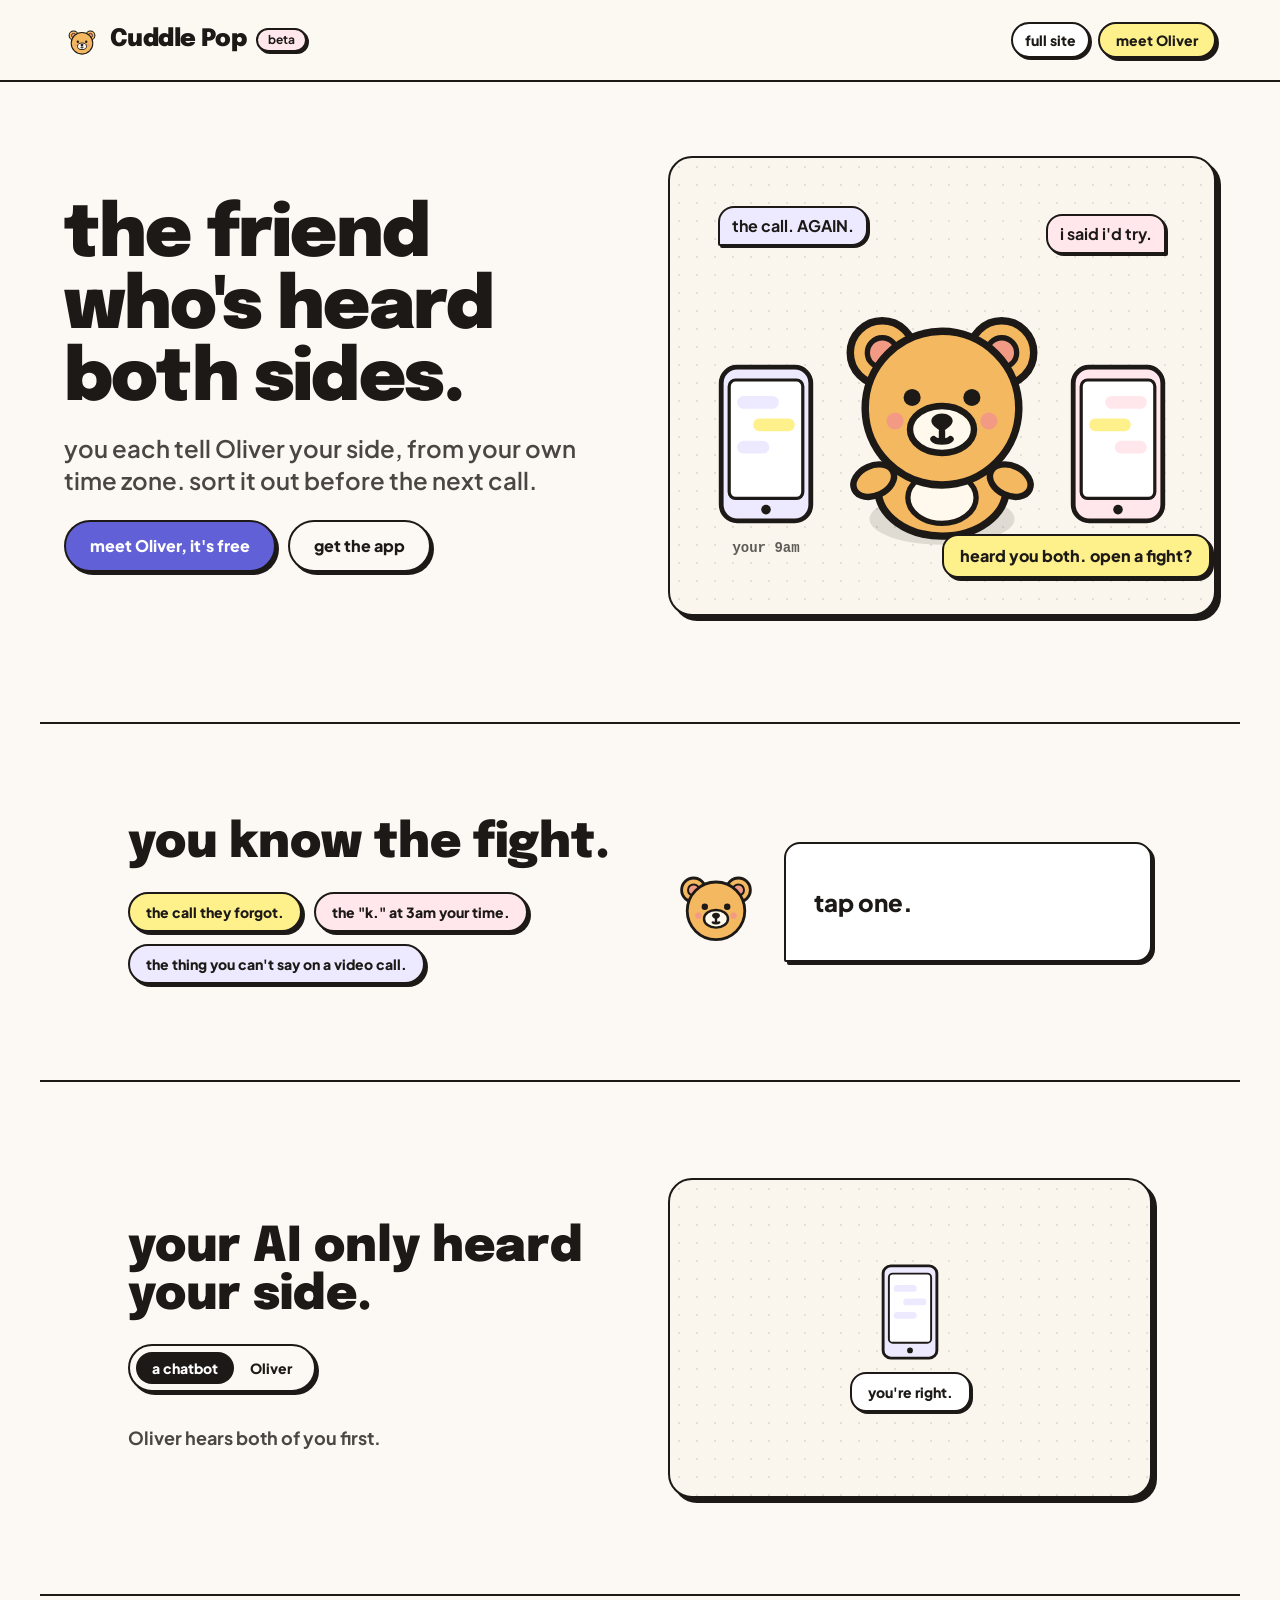
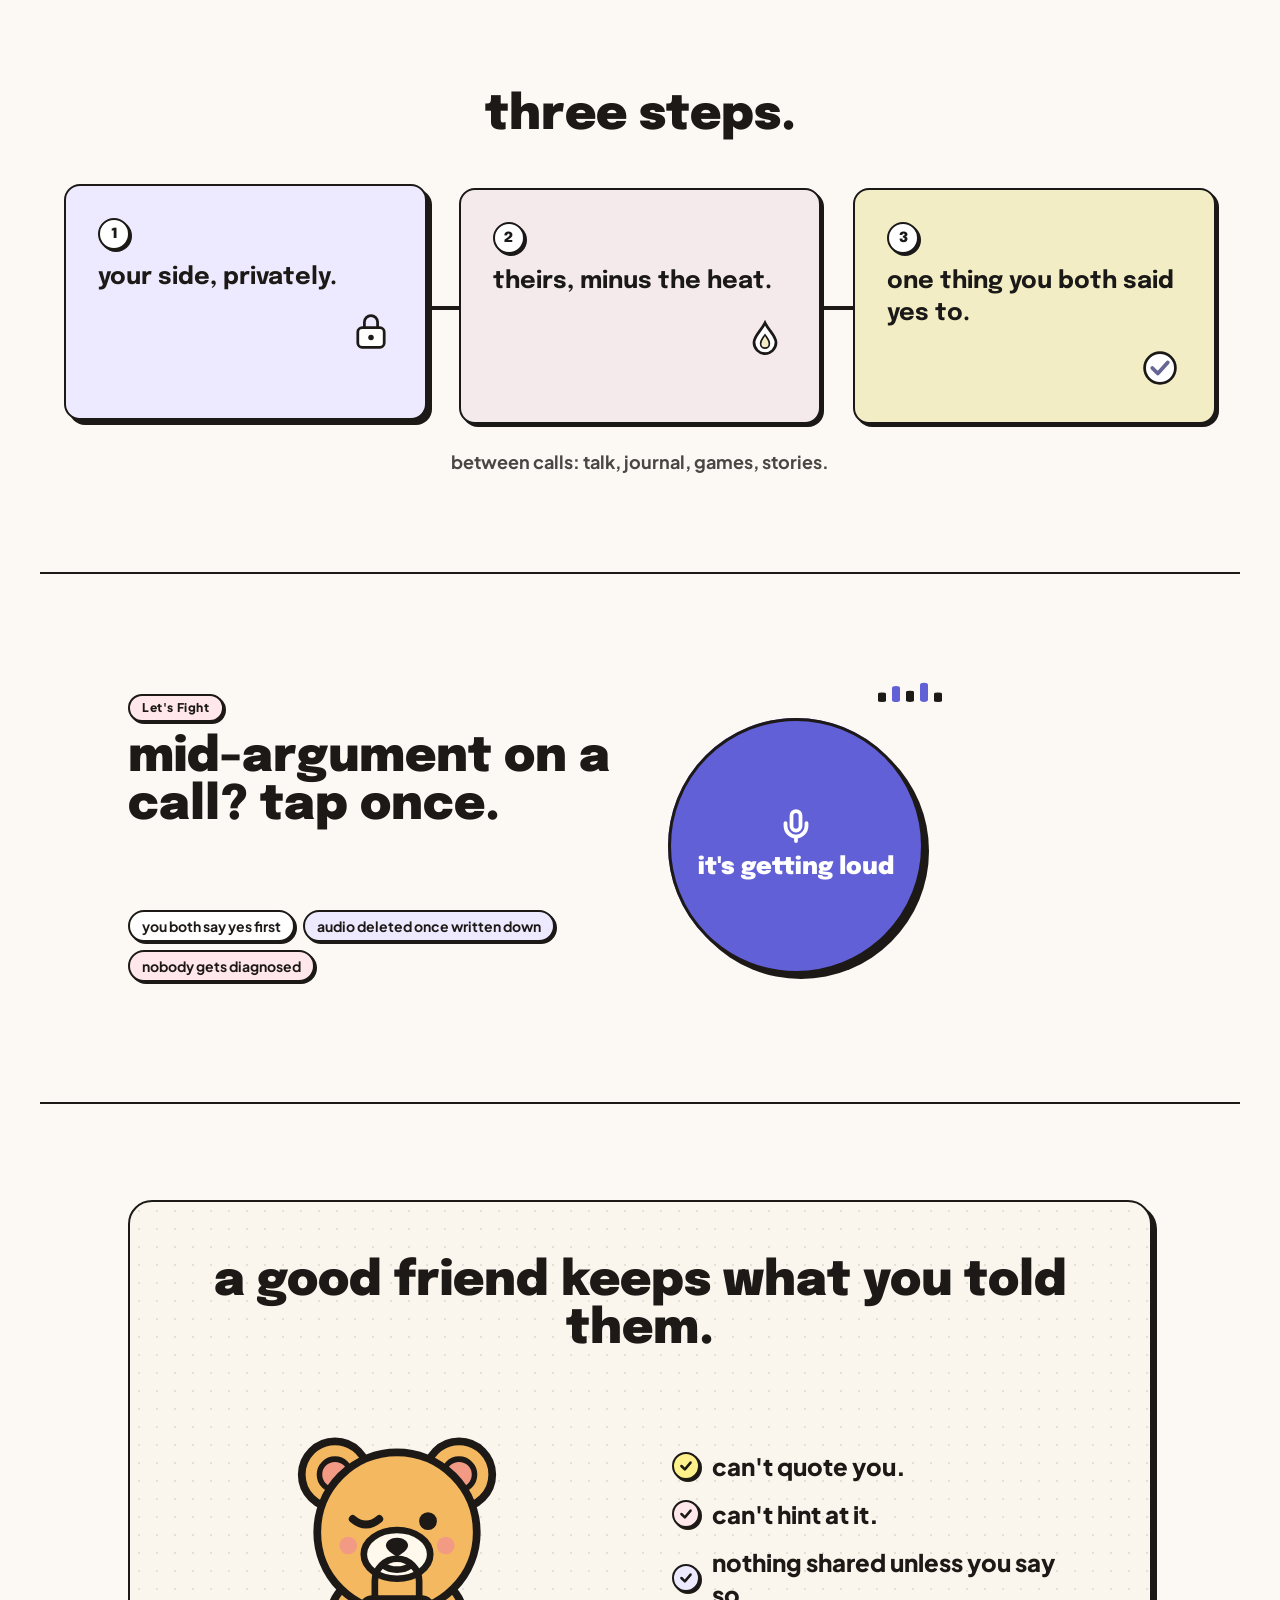
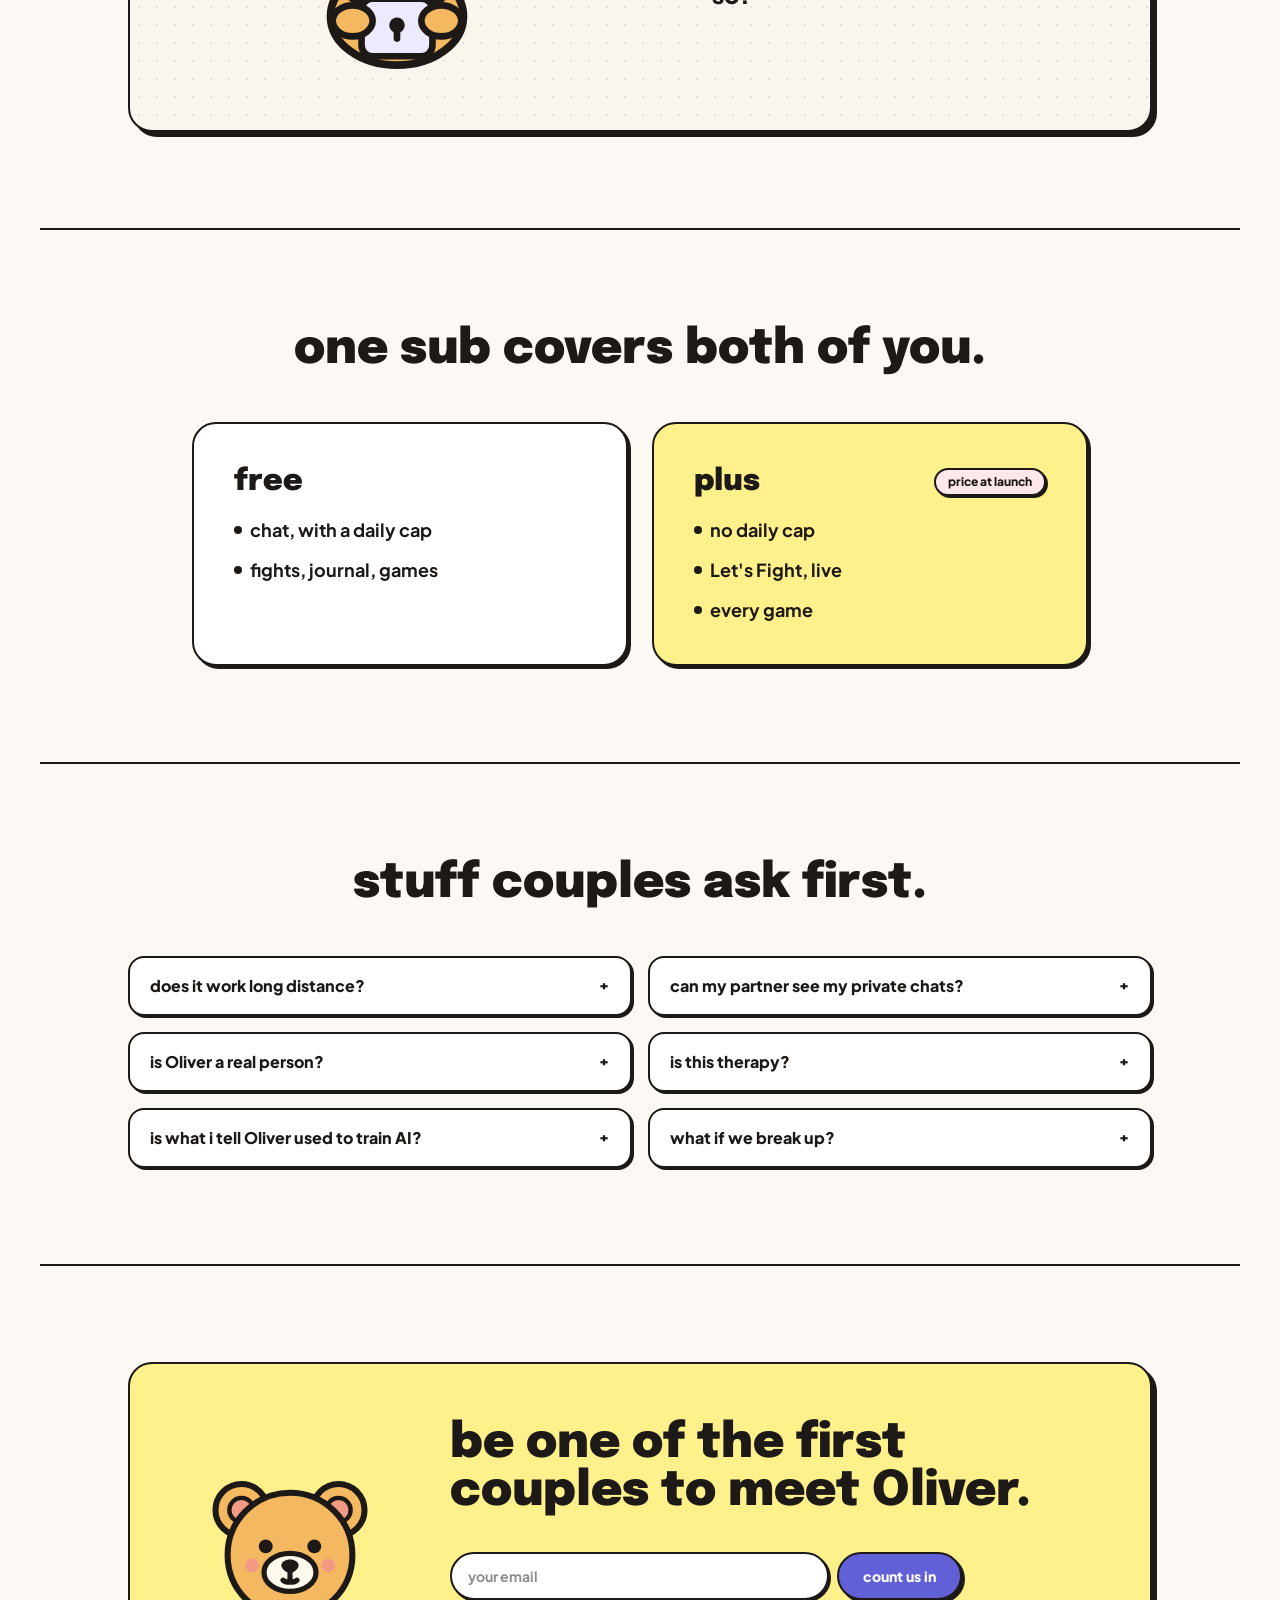
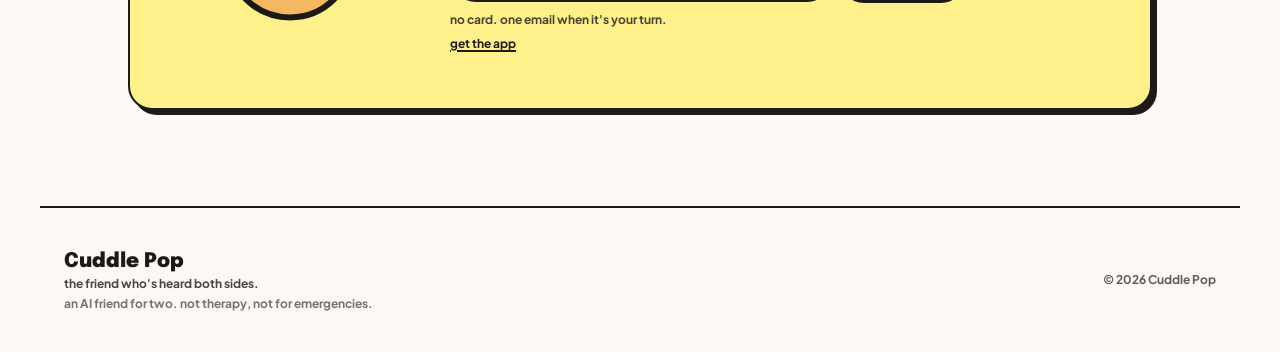
==== adhd/index.html @ 22873da7 "Update site" ====
<!DOCTYPE html>
<html lang="en" class="scroll-smooth">
<head>
  <meta charset="UTF-8">
  <title>Cuddle Pop, ADHD Mode: the AI friend for long-distance couples</title>
  <meta name="description" content="meet Oliver, the friend you both share, from two time zones. each of you tells your side privately, whenever your day allows. Oliver hears both and helps you sort it out before the next call. free early access.">
  <link rel="canonical" href="https://cuddlepop.com/adhd/">
  <meta name="viewport" content="width=device-width, initial-scale=1, viewport-fit=cover">
  <meta name="theme-color" content="#FCF9F4">

  <meta property="og:type" content="website">
  <meta property="og:site_name" content="Cuddle Pop">
  <meta property="og:url" content="https://cuddlepop.com/adhd/">
  <meta property="og:title" content="Oliver wants to hear your side.">
  <meta property="og:description" content="Cuddle Pop is the friend who's heard both sides, in both time zones. tell Oliver yours, privately. sort it out before the next call.">
  <meta property="og:image" content="https://cuddlepop.com/assets/og.png">
  <meta property="og:image:width" content="1200">
  <meta property="og:image:height" content="630">
  <meta property="og:image:alt" content="Oliver the bear beside the words: the friend who's heard both sides.">

  <meta name="twitter:card" content="summary_large_image">
  <meta name="twitter:title" content="Oliver wants to hear your side.">
  <meta name="twitter:description" content="Cuddle Pop is the friend who's heard both sides, in both time zones. tell Oliver yours, privately. sort it out before the next call.">
  <meta name="twitter:image" content="https://cuddlepop.com/assets/og.png">

  <link rel="icon" href="/assets/favicon.svg" type="image/svg+xml">
  <link rel="icon" href="/assets/favicon-32.png" sizes="32x32" type="image/png">
  <link rel="apple-touch-icon" href="/assets/apple-touch-icon.png">

  <!-- Google Fonts: Epilogue (headlines), Plus Jakarta Sans (body) -->
  <link rel="preconnect" href="https://fonts.googleapis.com">
  <link rel="preconnect" href="https://fonts.gstatic.com" crossorigin>
  <link rel="preload" as="style" href="https://fonts.googleapis.com/css2?family=Epilogue:wght@700;800;900&amp;family=Plus+Jakarta+Sans:wght@500;700;800&amp;display=swap" onload="this.onload=null;this.rel='stylesheet'">
  <noscript><link rel="stylesheet" href="https://fonts.googleapis.com/css2?family=Epilogue:wght@700;800;900&amp;family=Plus+Jakarta+Sans:wght@500;700;800&amp;display=swap"></noscript>

  <link rel="stylesheet" href="/assets/site.css?v=66c65642ec">

  <style>
    body {
      background-color: #FCF9F4;
      color: #1C1917;
      font-family: 'Plus Jakarta Sans', sans-serif;
      -webkit-font-smoothing: antialiased;
      overflow-x: hidden;
    }
    h1, h2, h3, .font-heading { font-family: 'Epilogue', sans-serif; }
    section { scroll-margin-top: 4.5rem; }

    /* paper dots behind the illustrations */
    .paper {
      background-color: #FAF6ED;
      background-image: radial-gradient(rgba(28, 25, 23, 0.10) 1.2px, transparent 1.2px);
      background-size: 18px 18px;
    }

    /* buttons press down like a stamp */
    .pop-btn { transition: transform 0.12s ease, box-shadow 0.12s ease; }
    .pop-btn:hover { transform: translateY(-2px); }
    .pop-btn:active { transform: translate(3px, 3px) !important; box-shadow: 1px 1px 0 #1C1917 !important; }

    /* Oliver: ears wiggle, eyes blink */
    @keyframes earL { 0%, 78%, 100% { transform: rotate(0); } 82% { transform: rotate(-14deg); } 87% { transform: rotate(9deg); } 92% { transform: rotate(-6deg); } 96% { transform: rotate(0); } }
    @keyframes earR { 0%, 78%, 100% { transform: rotate(0); } 82% { transform: rotate(14deg); } 87% { transform: rotate(-9deg); } 92% { transform: rotate(6deg); } 96% { transform: rotate(0); } }
    @keyframes blink { 0%, 91%, 100% { transform: scaleY(1); } 94% { transform: scaleY(0.08); } }
    .ear-l { transform-origin: 32px 40px; animation: earL 5s ease-in-out infinite; }
    .ear-r { transform-origin: 88px 40px; animation: earR 5s ease-in-out infinite 0.3s; }
    .eye { transform-box: fill-box; transform-origin: center; animation: blink 4.2s ease-in-out infinite; }
    .eye-r { animation-delay: 0.05s; }

    /* hero bubbles take turns */
    @keyframes bubL { 0%, 8% { opacity: 0; transform: translate(-24px, 6px) scale(0.85); } 14%, 86% { opacity: 1; transform: none; } 93%, 100% { opacity: 0; transform: translate(-12px, 0) scale(0.95); } }
    @keyframes bubR { 0%, 24% { opacity: 0; transform: translate(24px, 6px) scale(0.85); } 30%, 86% { opacity: 1; transform: none; } 93%, 100% { opacity: 0; transform: translate(12px, 0) scale(0.95); } }
    @keyframes bubO { 0%, 44% { opacity: 0; transform: translate(-50%, 14px) scale(0.8); } 50%, 86% { opacity: 1; transform: translate(-50%, 0) scale(1); } 93%, 100% { opacity: 0; transform: translate(-50%, 8px) scale(0.9); } }
    .bub-l { animation: bubL 8s cubic-bezier(0.16, 1, 0.3, 1) infinite; }
    .bub-r { animation: bubR 8s cubic-bezier(0.16, 1, 0.3, 1) infinite; }
    .bub-o { animation: bubO 8s cubic-bezier(0.16, 1, 0.3, 1) infinite; }

    /* stickers drift a little */
    @keyframes bob { 0%, 100% { transform: translateY(0) rotate(var(--tilt, 0deg)); } 50% { transform: translateY(-4px) rotate(var(--tilt, 0deg)); } }
    .sticker { animation: bob 3.6s ease-in-out infinite; }
    .sticker:nth-child(2) { animation-delay: 0.6s; }
    .sticker:nth-child(3) { animation-delay: 1.2s; }

    /* hero card leans toward the pointer (desktop only) */
    #hero-card { transform: perspective(900px) rotateX(var(--rx, 0deg)) rotateY(var(--ry, 0deg)); transition: transform 0.25s ease; will-change: transform; }

    /* things slide in as you scroll */
    .reveal { opacity: 0; transform: translateY(22px); transition: opacity 0.6s cubic-bezier(0.16, 1, 0.3, 1), transform 0.6s cubic-bezier(0.16, 1, 0.3, 1); }
    .reveal.in { opacity: 1; transform: none; }
    .reveal[data-delay="1"] { transition-delay: 0.15s; }
    .reveal[data-delay="2"] { transition-delay: 0.3s; }
    .reveal[data-delay="3"] { transition-delay: 0.45s; }

    /* step cards light up one after another; the line between them draws itself */
    .step { transition: transform 0.4s ease, box-shadow 0.4s ease, filter 0.4s ease; filter: saturate(0.4); }
    .step.lit { filter: none; transform: translateY(-4px); box-shadow: 5px 5px 0 #1C1917; }
    #step-line { transform: scaleX(0); transform-origin: left; transition: transform 1.2s cubic-bezier(0.16, 1, 0.3, 1); }
    #step-line.in { transform: scaleX(1); }

    /* typing cursor on Oliver's replies */
    .typing::after { content: '|'; margin-left: 1px; animation: cursor 0.8s steps(1) infinite; }
    @keyframes cursor { 50% { opacity: 0; } }

    /* Let's Fight: the button hums, the meter spikes, the toast pops */
    @keyframes ring { 0% { transform: scale(1); opacity: 0.55; } 100% { transform: scale(1.45); opacity: 0; } }
    #loud-ring { animation: ring 2.2s ease-out infinite; }
    #loud-ring.off { animation: none; opacity: 0; }
    .bar { transform-origin: bottom; transition: transform 0.25s ease; }
    #meter.loud .bar { animation: spike 0.5s ease-in-out 3; }
    @keyframes spike { 0%, 100% { transform: scaleY(0.3); } 50% { transform: scaleY(1); } }
    .bar:nth-child(2) { animation-delay: 0.08s !important; }
    .bar:nth-child(3) { animation-delay: 0.16s !important; }
    .bar:nth-child(4) { animation-delay: 0.24s !important; }
    .bar:nth-child(5) { animation-delay: 0.32s !important; }
    @keyframes popIn { 0% { opacity: 0; transform: translate(-50%, 12px) scale(0.7); } 60% { transform: translate(-50%, -4px) scale(1.05); } 100% { opacity: 1; transform: translate(-50%, 0) scale(1); } }
    #fight-toast.show { display: block; animation: popIn 0.4s cubic-bezier(0.16, 1, 0.3, 1) both; }

    /* privacy: the lock says nope */
    @keyframes nope { 0%, 100% { transform: translateX(0); } 20%, 60% { transform: translateX(-4px); } 40%, 80% { transform: translateX(4px); } }
    .nope { animation: nope 0.45s ease-in-out; }

    /* chatbot vs Oliver crossfade */
    .state { transition: opacity 0.35s ease, transform 0.35s ease; }
    .state.out { opacity: 0; transform: scale(0.96); position: absolute; pointer-events: none; }

    @media (prefers-reduced-motion: reduce) {
      *, ::before, ::after { animation-duration: 0.01ms !important; animation-iteration-count: 1 !important; transition-duration: 0.01ms !important; scroll-behavior: auto !important; }
      .bub-l, .bub-r, .bub-o, .reveal, #step-line { opacity: 1 !important; transform: none !important; }
      .step { filter: none; }
      #hero-card { transform: none !important; }
    }
  </style>

  <script src="/assets/track.js?v=4882228693" defer></script>

  <script type="application/ld+json">
  {
    "@context": "https://schema.org",
    "@type": "Organization",
    "name": "Cuddle Pop",
    "url": "https://cuddlepop.com/",
    "logo": "https://cuddlepop.com/assets/apple-touch-icon.png",
    "slogan": "the friend who's heard both sides."
  }
  </script>
  <script type="application/ld+json">
  {
    "@context": "https://schema.org",
    "@type": "SoftwareApplication",
    "name": "Cuddle Pop",
    "applicationCategory": "LifestyleApplication",
    "operatingSystem": "iOS, Android",
    "description": "Cuddle Pop gives a long-distance couple Oliver, the AI mutual friend they share. Each partner tells their side privately from their own time zone, and Oliver helps them agree on what happens next before the next call.",
    "url": "https://cuddlepop.com/",
    "offers": { "@type": "Offer", "price": "0", "priceCurrency": "USD" }
  }
  </script>
  <script type="application/ld+json">
  {
    "@context": "https://schema.org",
    "@type": "FAQPage",
    "mainEntity": [
      { "@type": "Question", "name": "does it work long distance?", "acceptedAnswer": { "@type": "Answer", "text": "yes. that's who it's for. Let's Fight works on video calls." } },
      { "@type": "Question", "name": "can my partner see my private chats?", "acceptedAnswer": { "@type": "Answer", "text": "no." } },
      { "@type": "Question", "name": "is Oliver a real person?", "acceptedAnswer": { "@type": "Answer", "text": "no. an AI, and a bear." } },
      { "@type": "Question", "name": "is this therapy?", "acceptedAnswer": { "@type": "Answer", "text": "no. if it spots crisis or abuse, it points you to real help." } },
      { "@type": "Question", "name": "is what i tell Oliver used to train AI?", "acceptedAnswer": { "@type": "Answer", "text": "no." } },
      { "@type": "Question", "name": "what if we break up?", "acceptedAnswer": { "@type": "Answer", "text": "either of you can lock it for both. we wipe it on request." } }
    ]
  }
  </script>
</head>

<body class="bg-canvas text-ink antialiased selection:bg-lemon selection:text-ink">

  <!-- Oliver's face, reused by the small illustrations -->
  <svg width="0" height="0" class="absolute" aria-hidden="true">
    <symbol id="oliver-face" viewBox="0 0 120 110">
      <circle cx="32" cy="40" r="15" fill="#F4B860" stroke="#1C1917" stroke-width="3.5"/>
      <circle cx="32" cy="40" r="7" fill="#F39A85" stroke="#1C1917" stroke-width="2.5"/>
      <circle cx="88" cy="40" r="15" fill="#F4B860" stroke="#1C1917" stroke-width="3.5"/>
      <circle cx="88" cy="40" r="7" fill="#F39A85" stroke="#1C1917" stroke-width="2.5"/>
      <circle cx="60" cy="66" r="36" fill="#F4B860" stroke="#1C1917" stroke-width="3.5"/>
      <ellipse cx="60" cy="76" rx="15" ry="11" fill="#FFF9ED" stroke="#1C1917" stroke-width="3"/>
      <path d="M55 72C55 70 57.3 68.5 60 68.5C62.7 68.5 65 70 65 72C65 74.5 60 77 60 77C60 77 55 74.5 55 72Z" fill="#1C1917"/>
      <path d="M60 77V80.5M56 80.5C57.3 82 62.7 82 64 80.5" stroke="#1C1917" stroke-width="3" stroke-linecap="round"/>
      <circle cx="46" cy="61" r="4" fill="#1C1917"/>
      <circle cx="74" cy="61" r="4" fill="#1C1917"/>
      <circle cx="38" cy="72" r="4" fill="#F39A85"/>
      <circle cx="82" cy="72" r="4" fill="#F39A85"/>
    </symbol>
  </svg>

  <!-- Header -->
  <header class="sticky top-0 z-50 bg-canvas/90 backdrop-blur-md border-b-2 border-ink">
    <div class="max-w-[1200px] mx-auto px-4 sm:px-6 h-16 xl:h-20 flex items-center justify-between">
      <a href="#panel-home" class="flex items-center gap-2.5">
        <svg class="w-9 h-9" aria-hidden="true"><use href="#oliver-face"/></svg>
        <span class="font-heading font-black text-xl sm:text-2xl tracking-tight whitespace-nowrap">Cuddle Pop</span>
        <span class="px-2.5 py-0.5 text-xs font-bold bg-peach border-2 border-ink rounded-full shadow-pop-sm">beta</span>
      </a>
      <div class="flex items-center gap-2">
        <a href="/" onclick="window.track && track('mode_switch', { to: 'full' })" class="pop-btn px-3 py-1.5 text-xs sm:text-sm font-extrabold bg-white border-2 border-ink rounded-full shadow-pop-sm whitespace-nowrap">full site</a>
        <a href="#early-access" onclick="scrollToEarlyAccess(event, 'header')" class="pop-btn px-4 py-1.5 text-sm font-extrabold bg-lemon border-2 border-ink rounded-full shadow-pop whitespace-nowrap">meet Oliver</a>
      </div>
    </div>
  </header>

  <main>
    <!-- Hero -->
    <section id="panel-home" class="pt-10 pb-16 px-4 sm:px-6 max-w-[1200px] mx-auto md:grid md:grid-cols-12 md:gap-8 md:items-center md:pt-14 md:pb-20 xl:gap-14 xl:pt-16 xl:pb-24 xl:min-h-[640px]">
      <div class="text-center max-w-2xl mx-auto mb-10 reveal md:text-left md:mx-0 md:mb-0 md:col-span-6 xl:col-span-6">
        <h1 class="font-heading font-black text-[2.6rem] sm:text-6xl md:text-5xl xl:text-7xl tracking-tight leading-[1.05] mb-4">the friend who's heard both sides.</h1>
        <p class="text-base sm:text-lg xl:text-2xl font-semibold text-ink/80 mb-6 md:max-w-md xl:max-w-lg">you each tell Oliver your side, from your own time zone. sort it out before the next call.</p>
        <div class="flex flex-wrap items-center justify-center md:justify-start gap-3">
          <a href="#early-access" onclick="scrollToEarlyAccess(event, 'hero')" class="pop-btn px-6 py-3 text-base font-extrabold bg-violet text-white border-2 border-ink rounded-full shadow-pop">meet Oliver, it's free</a>
          <button type="button" onclick="openGetApp('hero')" class="pop-btn px-6 py-3 text-base font-extrabold bg-canvas border-2 border-ink rounded-full shadow-pop">get the app</button>
        </div>
      </div>

      <!-- Oliver between two phones -->
      <div id="hero-card" class="paper relative w-full max-w-xl mx-auto border-2 border-ink rounded-3xl p-6 sm:p-10 xl:p-12 shadow-pop-lg reveal md:col-span-6 md:max-w-none" data-delay="1">
        <div class="relative flex items-end justify-between min-h-[230px] sm:min-h-[260px] xl:min-h-[360px]">
          <div class="flex flex-col items-center gap-1.5 mb-2"><svg class="w-16 h-28 sm:w-20 sm:h-36 xl:w-24 xl:h-44" viewBox="0 0 60 100" fill="none" aria-hidden="true">
            <rect x="2" y="2" width="56" height="96" rx="10" fill="#EDE9FE" stroke="#1C1917" stroke-width="3"/>
            <rect x="7" y="10" width="46" height="74" rx="4" fill="#FFFFFF" stroke="#1C1917" stroke-width="2"/>
            <rect x="12" y="20" width="26" height="8" rx="4" fill="#EDE9FE"/>
            <rect x="22" y="34" width="26" height="8" rx="4" fill="#FEF08A"/>
            <rect x="12" y="48" width="20" height="8" rx="4" fill="#EDE9FE"/>
            <circle cx="30" cy="91" r="3" fill="#1C1917"/>
          </svg><span class="font-mono text-[10px] sm:text-xs xl:text-sm font-bold text-ink/70 whitespace-nowrap">your 9am</span></div>

          <svg class="w-40 h-44 sm:w-52 sm:h-56 xl:w-72 xl:h-80 z-10" viewBox="0 0 120 130" fill="none" role="img" aria-label="Oliver, a round bear, between two phones">
            <ellipse cx="60" cy="118" rx="34" ry="12" fill="#1C1917" opacity="0.12"/>
            <ellipse cx="60" cy="104" rx="30" ry="22" fill="#F4B860" stroke="#1C1917" stroke-width="3.5"/>
            <ellipse cx="60" cy="108" rx="16" ry="12" fill="#FFF9ED" stroke="#1C1917" stroke-width="2.5"/>
            <ellipse cx="28" cy="100" rx="10" ry="7" transform="rotate(-25 28 100)" fill="#F4B860" stroke="#1C1917" stroke-width="3"/>
            <ellipse cx="92" cy="100" rx="10" ry="7" transform="rotate(25 92 100)" fill="#F4B860" stroke="#1C1917" stroke-width="3"/>
            <g class="ear-l"><circle cx="32" cy="40" r="15" fill="#F4B860" stroke="#1C1917" stroke-width="3.5"/><circle cx="32" cy="40" r="7" fill="#F39A85" stroke="#1C1917" stroke-width="2.5"/></g>
            <g class="ear-r"><circle cx="88" cy="40" r="15" fill="#F4B860" stroke="#1C1917" stroke-width="3.5"/><circle cx="88" cy="40" r="7" fill="#F39A85" stroke="#1C1917" stroke-width="2.5"/></g>
            <circle cx="60" cy="66" r="36" fill="#F4B860" stroke="#1C1917" stroke-width="3.5"/>
            <ellipse cx="60" cy="76" rx="15" ry="11" fill="#FFF9ED" stroke="#1C1917" stroke-width="3"/>
            <path d="M55 72C55 70 57.3 68.5 60 68.5C62.7 68.5 65 70 65 72C65 74.5 60 77 60 77C60 77 55 74.5 55 72Z" fill="#1C1917"/>
            <path d="M60 77V80.5M56 80.5C57.3 82 62.7 82 64 80.5" stroke="#1C1917" stroke-width="3" stroke-linecap="round"/>
            <circle class="eye" cx="46" cy="61" r="4" fill="#1C1917"/>
            <circle class="eye eye-r" cx="74" cy="61" r="4" fill="#1C1917"/>
            <circle cx="38" cy="72" r="4" fill="#F39A85"/>
            <circle cx="82" cy="72" r="4" fill="#F39A85"/>
          </svg>

          <div class="flex flex-col items-center gap-1.5 mb-2"><svg class="w-16 h-28 sm:w-20 sm:h-36 xl:w-24 xl:h-44" viewBox="0 0 60 100" fill="none" aria-hidden="true">
            <rect x="2" y="2" width="56" height="96" rx="10" fill="#FFE7EC" stroke="#1C1917" stroke-width="3"/>
            <rect x="7" y="10" width="46" height="74" rx="4" fill="#FFFFFF" stroke="#1C1917" stroke-width="2"/>
            <rect x="22" y="20" width="26" height="8" rx="4" fill="#FFE7EC"/>
            <rect x="12" y="34" width="26" height="8" rx="4" fill="#FEF08A"/>
            <rect x="28" y="48" width="20" height="8" rx="4" fill="#FFE7EC"/>
            <circle cx="30" cy="91" r="3" fill="#1C1917"/>
          </svg><span class="font-mono text-[10px] sm:text-xs xl:text-sm font-bold text-ink/70 whitespace-nowrap">their 11pm</span></div>

          <div class="bub-l absolute top-0 left-0 px-3 py-1.5 bg-lavender border-2 border-ink rounded-2xl rounded-bl-sm shadow-pop-sm text-xs sm:text-sm xl:text-base font-bold">the call. AGAIN.</div>
          <div class="bub-r absolute top-2 right-0 px-3 py-1.5 bg-peach border-2 border-ink rounded-2xl rounded-br-sm shadow-pop-sm text-xs sm:text-sm xl:text-base font-bold">i said i'd try.</div>
          <div class="bub-o absolute -bottom-3 left-1/2 px-4 py-2 bg-lemon border-2 border-ink rounded-2xl shadow-pop text-xs sm:text-sm xl:text-base font-black whitespace-nowrap z-20">heard you both. open a fight?</div>
        </div>
      </div>
    </section>

    <!-- you know the fight -->
    <section id="problem" class="py-14 md:py-20 xl:py-24 px-4 sm:px-6 max-w-[1200px] mx-auto border-t-2 border-ink">
      <div class="max-w-xl md:max-w-2xl mx-auto text-center xl:max-w-5xl xl:grid xl:grid-cols-2 xl:gap-14 xl:items-center xl:text-left">
       <div>
        <h2 class="font-heading font-black text-3xl sm:text-4xl xl:text-5xl mb-6 reveal">you know the fight.</h2>
        <div class="flex flex-wrap justify-center xl:justify-start gap-3 mb-6 xl:mb-0 reveal" data-delay="1">
          <button type="button" onclick="pickChip(0, this)" class="pop-btn chip sticker px-4 py-2 text-sm font-extrabold bg-lemon border-2 border-ink rounded-full shadow-pop" style="--tilt:-2deg">the call they forgot.</button>
          <button type="button" onclick="pickChip(1, this)" class="pop-btn chip sticker px-4 py-2 text-sm font-extrabold bg-peach border-2 border-ink rounded-full shadow-pop" style="--tilt:1.5deg">the "k." at 3am your time.</button>
          <button type="button" onclick="pickChip(2, this)" class="pop-btn chip sticker px-4 py-2 text-sm font-extrabold bg-lavender border-2 border-ink rounded-full shadow-pop" style="--tilt:-1deg">the thing you can't say on a video call.</button>
        </div>
       </div>
        <div class="flex items-center justify-center gap-3 max-w-md mx-auto xl:max-w-none xl:mx-0 xl:gap-5 reveal" data-delay="2">
          <svg class="w-12 h-12 xl:w-24 xl:h-24 shrink-0" aria-hidden="true"><use href="#oliver-face"/></svg>
          <div class="relative flex-1 bg-white border-2 border-ink rounded-2xl rounded-bl-sm p-4 xl:p-7 shadow-pop-sm xl:shadow-pop min-h-[60px] xl:min-h-[120px] flex items-center">
            <span id="chip-reply" class="text-sm sm:text-base xl:text-2xl font-extrabold text-left" aria-live="polite">tap one.</span>
          </div>
        </div>
      </div>
    </section>

    <!-- your AI only heard your side -->
    <section id="why-not-chatbot" class="py-14 md:py-20 xl:py-24 px-4 sm:px-6 max-w-[1200px] mx-auto border-t-2 border-ink">
      <div class="max-w-xl md:max-w-2xl mx-auto text-center xl:max-w-5xl xl:grid xl:grid-cols-2 xl:gap-14 xl:items-center xl:text-left">
       <div>
        <h2 class="font-heading font-black text-3xl sm:text-4xl xl:text-5xl mb-6 reveal">your AI only heard your side.</h2>
        <div class="inline-flex p-1.5 bg-canvas border-2 border-ink rounded-full shadow-pop mb-8 reveal" data-delay="1" role="tablist" aria-label="who is listening">
          <button type="button" id="tab-chatbot" role="tab" aria-selected="true" onclick="setListener('chatbot')" class="px-4 py-1.5 text-sm font-extrabold rounded-full transition-colors bg-ink text-white">a chatbot</button>
          <button type="button" id="tab-oliver" role="tab" aria-selected="false" onclick="setListener('oliver')" class="px-4 py-1.5 text-sm font-extrabold rounded-full transition-colors">Oliver</button>
        </div>
        <p class="hidden xl:block text-lg font-bold text-ink/80 reveal" data-delay="2">Oliver hears both of you first.</p>
       </div>
        <div id="listener-box" class="paper relative border-2 border-ink rounded-3xl p-6 sm:p-8 xl:p-12 shadow-pop-lg min-h-[200px] xl:min-h-[320px] flex items-center justify-center mb-4 xl:mb-0 reveal" data-delay="2">
          <div id="state-chatbot" class="state flex flex-col items-center gap-3">
            <svg class="w-16 h-24" viewBox="0 0 60 100" fill="none" aria-hidden="true">
              <rect x="2" y="2" width="56" height="96" rx="8" fill="#EDE9FE" stroke="#1C1917" stroke-width="3"/>
              <rect x="8" y="10" width="44" height="72" rx="4" fill="#FFFFFF" stroke="#1C1917" stroke-width="2"/>
              <rect x="13" y="22" width="24" height="7" rx="3.5" fill="#EDE9FE"/>
              <rect x="23" y="36" width="24" height="7" rx="3.5" fill="#EDE9FE"/>
              <rect x="13" y="50" width="24" height="7" rx="3.5" fill="#EDE9FE"/>
              <circle cx="30" cy="90" r="3" fill="#1C1917"/>
            </svg>
            <div class="px-4 py-2 bg-white border-2 border-ink rounded-2xl shadow-pop-sm text-sm font-extrabold">you're right.</div>
          </div>
          <div id="state-oliver" class="state out flex flex-col items-center gap-3">
            <div class="flex items-center gap-4">
              <svg class="w-12 h-20" viewBox="0 0 60 100" fill="none" aria-hidden="true">
                <rect x="2" y="2" width="56" height="96" rx="8" fill="#EDE9FE" stroke="#1C1917" stroke-width="3"/>
                <rect x="8" y="10" width="44" height="72" rx="4" fill="#FFFFFF" stroke="#1C1917" stroke-width="2"/>
              </svg>
              <svg class="w-20 h-20 xl:w-28 xl:h-28" aria-hidden="true"><use href="#oliver-face"/></svg>
              <svg class="w-12 h-20" viewBox="0 0 60 100" fill="none" aria-hidden="true">
                <rect x="2" y="2" width="56" height="96" rx="8" fill="#FFE7EC" stroke="#1C1917" stroke-width="3"/>
                <rect x="8" y="10" width="44" height="72" rx="4" fill="#FFFFFF" stroke="#1C1917" stroke-width="2"/>
              </svg>
            </div>
            <div class="px-4 py-2 bg-lemon border-2 border-ink rounded-2xl shadow-pop-sm text-sm font-extrabold">you both have a point.</div>
          </div>
        </div>
        <p class="xl:hidden text-sm font-bold text-ink/80 reveal" data-delay="3">Oliver hears both of you first.</p>
      </div>
    </section>

    <!-- three steps -->
    <section id="panel-how-it-works" class="py-14 md:py-20 xl:py-24 px-4 sm:px-6 max-w-[1200px] mx-auto border-t-2 border-ink">
      <div class="max-w-4xl xl:max-w-6xl mx-auto">
        <h2 class="font-heading font-black text-3xl sm:text-4xl xl:text-5xl text-center mb-8 xl:mb-12 reveal">three steps.</h2>
        <div class="relative">
          <div id="step-line" class="hidden md:block absolute top-1/2 left-[8%] right-[8%] h-1 bg-ink -z-10" aria-hidden="true"></div>
          <div id="steps" class="grid grid-cols-1 md:grid-cols-3 gap-4 xl:gap-8 mb-6">
            <div class="step bg-lavender border-2 border-ink rounded-2xl p-5 xl:p-8 shadow-pop reveal">
              <div class="w-8 h-8 rounded-full bg-white border-2 border-ink flex items-center justify-center font-heading font-black text-sm mb-3 shadow-pop-sm">1</div>
              <h3 class="font-heading font-bold text-lg xl:text-2xl">your side, privately.</h3>
              <div class="mt-4 flex justify-end">
                <svg class="w-11 h-11" viewBox="0 0 40 40" fill="none" aria-hidden="true">
                  <rect x="8" y="16" width="24" height="18" rx="4" fill="#FFFFFF" stroke="#1C1917" stroke-width="2.5"/>
                  <path d="M14 16V11C14 7.7 16.7 5 20 5C23.3 5 26 7.7 26 11V16" stroke="#1C1917" stroke-width="2.5" stroke-linecap="round"/>
                  <circle cx="20" cy="25" r="2.5" fill="#1C1917"/>
                </svg>
              </div>
            </div>
            <div class="step bg-peach border-2 border-ink rounded-2xl p-5 xl:p-8 shadow-pop reveal" data-delay="1">
              <div class="w-8 h-8 rounded-full bg-white border-2 border-ink flex items-center justify-center font-heading font-black text-sm mb-3 shadow-pop-sm">2</div>
              <h3 class="font-heading font-bold text-lg xl:text-2xl">theirs, minus the heat.</h3>
              <div class="mt-4 flex justify-end">
                <svg class="w-11 h-11" viewBox="0 0 40 40" fill="none" aria-hidden="true">
                  <path d="M10 26C10 20 16 16 20 8C24 16 30 20 30 26C30 31.5 25.5 36 20 36C14.5 36 10 31.5 10 26Z" fill="#FFFFFF" stroke="#1C1917" stroke-width="2.5"/>
                  <path d="M16 27C16 24 18 22 20 19C22 22 24 24 24 27C24 29.2 22.2 31 20 31C17.8 31 16 29.2 16 27Z" fill="#FEF08A" stroke="#1C1917" stroke-width="1.5"/>
                </svg>
              </div>
            </div>
            <div class="step bg-lemon border-2 border-ink rounded-2xl p-5 xl:p-8 shadow-pop reveal" data-delay="2">
              <div class="w-8 h-8 rounded-full bg-white border-2 border-ink flex items-center justify-center font-heading font-black text-sm mb-3 shadow-pop-sm">3</div>
              <h3 class="font-heading font-bold text-lg xl:text-2xl">one thing you both said yes to.</h3>
              <div class="mt-4 flex justify-end">
                <svg class="w-11 h-11" viewBox="0 0 40 40" fill="none" aria-hidden="true">
                  <circle cx="20" cy="20" r="14" fill="#FFFFFF" stroke="#1C1917" stroke-width="2.5"/>
                  <path d="M13 20L18 25L27 15" stroke="#6260D6" stroke-width="3.5" stroke-linecap="round" stroke-linejoin="round"/>
                </svg>
              </div>
            </div>
          </div>
        </div>
        <p class="text-sm xl:text-lg font-bold text-center text-ink/80 reveal">between calls: talk, journal, games, stories.</p>
      </div>
    </section>

    <!-- Let's Fight -->
    <section id="panel-lets-fight" class="py-14 md:py-20 xl:py-24 px-4 sm:px-6 max-w-[1200px] mx-auto border-t-2 border-ink">
      <div class="max-w-xl mx-auto text-center xl:max-w-5xl xl:grid xl:grid-cols-2 xl:gap-14 xl:items-center xl:text-left">
       <div class="xl:col-start-1 xl:row-start-1 xl:self-end">
        <div class="inline-block px-3 py-1 bg-peach border-2 border-ink rounded-full text-xs font-black tracking-wider mb-3 shadow-pop-sm reveal">Let's Fight</div>
        <h2 class="font-heading font-black text-3xl sm:text-4xl xl:text-5xl mb-8 xl:mb-6 reveal">mid-argument on a call? tap once.</h2>
       </div>
       <div class="xl:col-start-2 xl:row-start-1 xl:row-span-2">
        <div id="meter" class="flex items-end justify-center gap-1.5 h-8 mb-4 reveal" data-delay="1" aria-hidden="true">
          <span class="bar w-2 h-full bg-ink rounded-full" style="transform:scaleY(0.3)"></span>
          <span class="bar w-2 h-full bg-violet rounded-full" style="transform:scaleY(0.5)"></span>
          <span class="bar w-2 h-full bg-ink rounded-full" style="transform:scaleY(0.35)"></span>
          <span class="bar w-2 h-full bg-violet rounded-full" style="transform:scaleY(0.6)"></span>
          <span class="bar w-2 h-full bg-ink rounded-full" style="transform:scaleY(0.3)"></span>
        </div>

        <div class="relative inline-block mb-8 reveal" data-delay="1">
          <span id="loud-ring" class="absolute inset-0 rounded-full bg-violet" aria-hidden="true"></span>
          <button type="button" onclick="getLoud()" class="pop-btn relative w-44 h-44 sm:w-52 sm:h-52 xl:w-64 xl:h-64 rounded-full bg-violet text-white border-[3px] border-ink shadow-pop-lg flex flex-col items-center justify-center p-4">
            <svg class="w-9 h-9 mb-2" viewBox="0 0 24 24" fill="none" stroke="currentColor" stroke-width="2.5" stroke-linecap="round" aria-hidden="true">
              <path d="M12 2a3 3 0 0 0-3 3v7a3 3 0 0 0 6 0V5a3 3 0 0 0-3-3Z"/>
              <path d="M19 10v2a7 7 0 0 1-14 0v-2"/>
              <line x1="12" y1="19" x2="12" y2="22"/>
            </svg>
            <span class="font-heading font-black text-lg xl:text-2xl leading-tight">it's getting loud</span>
          </button>
          <div id="fight-toast" role="status" class="hidden absolute -top-16 left-1/2 w-72 bg-lemon border-2 border-ink rounded-2xl p-3 shadow-pop text-sm font-black z-30">
            <span class="inline-flex items-center gap-2"><svg class="w-7 h-7 shrink-0" aria-hidden="true"><use href="#oliver-face"/></svg>take ten? i'll hold the thought.</span>
          </div>
        </div>
       </div>

        <div class="flex flex-wrap justify-center xl:justify-start gap-2 xl:col-start-1 xl:row-start-2 xl:self-start reveal" data-delay="2">
          <span class="sticker inline-block px-3 py-1 bg-white border-2 border-ink rounded-full text-xs xl:text-sm font-bold shadow-pop-sm" style="--tilt:-1.5deg">you both say yes first</span>
          <span class="sticker inline-block px-3 py-1 bg-lavender border-2 border-ink rounded-full text-xs xl:text-sm font-bold shadow-pop-sm" style="--tilt:1deg">audio deleted once written down</span>
          <span class="sticker inline-block px-3 py-1 bg-peach border-2 border-ink rounded-full text-xs xl:text-sm font-bold shadow-pop-sm" style="--tilt:-1deg">nobody gets diagnosed</span>
        </div>
      </div>
    </section>

    <!-- privacy -->
    <section id="panel-privacy" class="py-14 md:py-20 xl:py-24 px-4 sm:px-6 max-w-[1200px] mx-auto border-t-2 border-ink">
      <div class="paper max-w-2xl md:max-w-3xl xl:max-w-5xl mx-auto border-2 border-ink rounded-3xl p-6 sm:p-10 xl:p-14 shadow-pop-lg reveal">
        <h2 class="font-heading font-black text-3xl sm:text-4xl xl:text-5xl text-center mb-8">a good friend keeps what you told them.</h2>
        <div class="grid grid-cols-1 sm:grid-cols-2 gap-8 xl:gap-16 items-center">
          <button type="button" onclick="shakeLock()" class="flex justify-center focus:outline-none" aria-label="try to open the lock">
            <svg class="w-44 h-44 xl:w-72 xl:h-72" viewBox="0 0 120 130" fill="none" aria-hidden="true">
              <ellipse cx="60" cy="104" rx="30" ry="22" fill="#F4B860" stroke="#1C1917" stroke-width="3.5"/>
              <circle cx="32" cy="40" r="15" fill="#F4B860" stroke="#1C1917" stroke-width="3.5"/>
              <circle cx="32" cy="40" r="7" fill="#F39A85" stroke="#1C1917" stroke-width="2.5"/>
              <circle cx="88" cy="40" r="15" fill="#F4B860" stroke="#1C1917" stroke-width="3.5"/>
              <circle cx="88" cy="40" r="7" fill="#F39A85" stroke="#1C1917" stroke-width="2.5"/>
              <circle cx="60" cy="66" r="36" fill="#F4B860" stroke="#1C1917" stroke-width="3.5"/>
              <path d="M40 60 Q46 65 52 60" stroke="#1C1917" stroke-width="3.5" stroke-linecap="round"/>
              <circle cx="74" cy="61" r="4" fill="#1C1917"/>
              <ellipse cx="60" cy="76" rx="15" ry="11" fill="#FFF9ED" stroke="#1C1917" stroke-width="3"/>
              <path d="M55 72C55 70 57.3 68.5 60 68.5C62.7 68.5 65 70 65 72C65 74.5 60 77 60 77C60 77 55 74.5 55 72Z" fill="#1C1917"/>
              <path d="M54 81C57 83.5 63 83.5 66 81" stroke="#1C1917" stroke-width="3" stroke-linecap="round"/>
              <circle cx="38" cy="72" r="4" fill="#F39A85"/>
              <circle cx="82" cy="72" r="4" fill="#F39A85"/>
              <g id="lock">
                <rect x="44" y="96" width="32" height="26" rx="5" fill="#EDE9FE" stroke="#1C1917" stroke-width="3"/>
                <path d="M50 96V88C50 82.5 54.5 78 60 78C65.5 78 70 82.5 70 88V96" stroke="#1C1917" stroke-width="3" stroke-linecap="round"/>
                <circle cx="60" cy="108" r="3.5" fill="#1C1917"/>
                <path d="M60 108V114" stroke="#1C1917" stroke-width="3" stroke-linecap="round"/>
              </g>
              <ellipse cx="40" cy="106" rx="9" ry="7" fill="#F4B860" stroke="#1C1917" stroke-width="3"/>
              <ellipse cx="80" cy="106" rx="9" ry="7" fill="#F4B860" stroke="#1C1917" stroke-width="3"/>
            </svg>
          </button>
          <ul class="space-y-4">
            <li class="flex items-center gap-3 reveal" data-delay="1"><span class="w-7 h-7 rounded-full bg-lemon border-2 border-ink flex items-center justify-center shrink-0 shadow-pop-sm"><svg class="w-4 h-4" viewBox="0 0 14 14" fill="none" aria-hidden="true"><path d="M3 7L6 10L11 4" stroke="#1C1917" stroke-width="2.2" stroke-linecap="round" stroke-linejoin="round"/></svg></span><span class="text-base xl:text-2xl font-extrabold">can't quote you.</span></li>
            <li class="flex items-center gap-3 reveal" data-delay="2"><span class="w-7 h-7 rounded-full bg-peach border-2 border-ink flex items-center justify-center shrink-0 shadow-pop-sm"><svg class="w-4 h-4" viewBox="0 0 14 14" fill="none" aria-hidden="true"><path d="M3 7L6 10L11 4" stroke="#1C1917" stroke-width="2.2" stroke-linecap="round" stroke-linejoin="round"/></svg></span><span class="text-base xl:text-2xl font-extrabold">can't hint at it.</span></li>
            <li class="flex items-center gap-3 reveal" data-delay="3"><span class="w-7 h-7 rounded-full bg-lavender border-2 border-ink flex items-center justify-center shrink-0 shadow-pop-sm"><svg class="w-4 h-4" viewBox="0 0 14 14" fill="none" aria-hidden="true"><path d="M3 7L6 10L11 4" stroke="#1C1917" stroke-width="2.2" stroke-linecap="round" stroke-linejoin="round"/></svg></span><span class="text-base xl:text-2xl font-extrabold">nothing shared unless you say so.</span></li>
          </ul>
        </div>
      </div>
    </section>

    <!-- pricing -->
    <section id="panel-pricing" class="py-14 md:py-20 xl:py-24 px-4 sm:px-6 max-w-[1200px] mx-auto border-t-2 border-ink">
      <div class="max-w-2xl xl:max-w-4xl mx-auto">
        <h2 class="font-heading font-black text-3xl sm:text-4xl xl:text-5xl text-center mb-8 xl:mb-12 reveal">one sub covers both of you.</h2>
        <div class="grid grid-cols-1 sm:grid-cols-2 gap-6">
          <div class="bg-white border-2 border-ink rounded-3xl p-6 xl:p-10 shadow-pop reveal" data-delay="1">
            <h3 class="font-heading font-black text-2xl xl:text-3xl mb-4">free</h3>
            <ul class="space-y-3 font-bold text-sm xl:text-lg">
              <li class="flex items-center gap-2"><span class="w-2 h-2 rounded-full bg-ink"></span>chat, with a daily cap</li>
              <li class="flex items-center gap-2"><span class="w-2 h-2 rounded-full bg-ink"></span>fights, journal, games</li>
            </ul>
          </div>
          <div class="bg-lemon border-2 border-ink rounded-3xl p-6 xl:p-10 shadow-pop reveal" data-delay="2">
            <div class="flex items-center justify-between mb-4">
              <h3 class="font-heading font-black text-2xl xl:text-3xl">plus</h3>
              <span class="px-3 py-1 bg-peach border-2 border-ink rounded-full text-xs font-black shadow-pop-sm">price at launch</span>
            </div>
            <ul class="space-y-3 font-bold text-sm xl:text-lg">
              <li class="flex items-center gap-2"><span class="w-2 h-2 rounded-full bg-ink"></span>no daily cap</li>
              <li class="flex items-center gap-2"><span class="w-2 h-2 rounded-full bg-ink"></span>Let's Fight, live</li>
              <li class="flex items-center gap-2"><span class="w-2 h-2 rounded-full bg-ink"></span>every game</li>
            </ul>
          </div>
        </div>
      </div>
    </section>

    <!-- faq -->
    <section id="faq" class="py-14 md:py-20 xl:py-24 px-4 sm:px-6 max-w-[1200px] mx-auto border-t-2 border-ink">
      <div class="max-w-xl md:max-w-3xl xl:max-w-5xl mx-auto">
        <h2 class="font-heading font-black text-3xl sm:text-4xl xl:text-5xl text-center mb-8 xl:mb-12 reveal">stuff couples ask first.</h2>
        <div id="faq-list" class="space-y-3 md:space-y-0 md:grid md:grid-cols-2 md:gap-4 md:items-start reveal" data-delay="1">
          <div class="border-2 border-ink rounded-2xl bg-white shadow-pop-sm overflow-hidden">
            <button type="button" onclick="toggleFaq(this)" aria-expanded="false" class="w-full text-left px-5 py-3.5 flex items-center justify-between font-extrabold text-sm sm:text-base"><span>does it work long distance?</span><span class="faq-ic font-heading text-lg font-black ml-2" aria-hidden="true">+</span></button>
            <div class="faq-a hidden px-5 pb-3.5 pt-1 text-sm font-bold text-ink/80 bg-canvas">yes. that's who it's for. Let's Fight works on video calls.</div>
          </div>
          <div class="border-2 border-ink rounded-2xl bg-white shadow-pop-sm overflow-hidden">
            <button type="button" onclick="toggleFaq(this)" aria-expanded="false" class="w-full text-left px-5 py-3.5 flex items-center justify-between font-extrabold text-sm sm:text-base"><span>can my partner see my private chats?</span><span class="faq-ic font-heading text-lg font-black ml-2" aria-hidden="true">+</span></button>
            <div class="faq-a hidden px-5 pb-3.5 pt-1 text-sm font-bold text-ink/80 bg-canvas">no.</div>
          </div>
          <div class="border-2 border-ink rounded-2xl bg-white shadow-pop-sm overflow-hidden">
            <button type="button" onclick="toggleFaq(this)" aria-expanded="false" class="w-full text-left px-5 py-3.5 flex items-center justify-between font-extrabold text-sm sm:text-base"><span>is Oliver a real person?</span><span class="faq-ic font-heading text-lg font-black ml-2" aria-hidden="true">+</span></button>
            <div class="faq-a hidden px-5 pb-3.5 pt-1 text-sm font-bold text-ink/80 bg-canvas">no. an AI, and a bear.</div>
          </div>
          <div class="border-2 border-ink rounded-2xl bg-white shadow-pop-sm overflow-hidden">
            <button type="button" onclick="toggleFaq(this)" aria-expanded="false" class="w-full text-left px-5 py-3.5 flex items-center justify-between font-extrabold text-sm sm:text-base"><span>is this therapy?</span><span class="faq-ic font-heading text-lg font-black ml-2" aria-hidden="true">+</span></button>
            <div class="faq-a hidden px-5 pb-3.5 pt-1 text-sm font-bold text-ink/80 bg-canvas">no. if it spots crisis or abuse, it points you to real help.</div>
          </div>
          <div class="border-2 border-ink rounded-2xl bg-white shadow-pop-sm overflow-hidden">
            <button type="button" onclick="toggleFaq(this)" aria-expanded="false" class="w-full text-left px-5 py-3.5 flex items-center justify-between font-extrabold text-sm sm:text-base"><span>is what i tell Oliver used to train AI?</span><span class="faq-ic font-heading text-lg font-black ml-2" aria-hidden="true">+</span></button>
            <div class="faq-a hidden px-5 pb-3.5 pt-1 text-sm font-bold text-ink/80 bg-canvas">no.</div>
          </div>
          <div class="border-2 border-ink rounded-2xl bg-white shadow-pop-sm overflow-hidden">
            <button type="button" onclick="toggleFaq(this)" aria-expanded="false" class="w-full text-left px-5 py-3.5 flex items-center justify-between font-extrabold text-sm sm:text-base"><span>what if we break up?</span><span class="faq-ic font-heading text-lg font-black ml-2" aria-hidden="true">+</span></button>
            <div class="faq-a hidden px-5 pb-3.5 pt-1 text-sm font-bold text-ink/80 bg-canvas">either of you can lock it for both. we wipe it on request.</div>
          </div>
        </div>
      </div>
    </section>

    <!-- early access -->
    <section id="early-access" class="py-14 md:py-20 xl:py-24 px-4 sm:px-6 max-w-[1200px] mx-auto border-t-2 border-ink">
      <div class="max-w-xl md:max-w-3xl xl:max-w-5xl mx-auto bg-lemon border-2 border-ink rounded-3xl p-6 sm:p-10 xl:p-14 shadow-pop-lg text-center md:text-left md:grid md:grid-cols-[auto_1fr] md:gap-x-8 xl:gap-x-14 md:items-center reveal">
        <svg class="w-16 h-16 mx-auto mb-3 md:w-36 md:h-36 md:mx-0 md:mb-0 md:row-span-4 xl:w-52 xl:h-52" aria-hidden="true"><use href="#oliver-face"/></svg>
        <h2 class="font-heading font-black text-2xl sm:text-3xl xl:text-5xl mb-6">be one of the first couples to meet Oliver.</h2>
        <form onsubmit="handleWaitlist(event)" class="max-w-md mx-auto md:mx-0 xl:max-w-lg space-y-3 mb-3">
          <input type="hidden" name="ref" id="waitlist-ref" value="">
          <div class="flex flex-col sm:flex-row gap-2">
            <input type="email" id="waitlist-email" required placeholder="your email" autocomplete="email" class="w-full min-w-0 px-4 py-3 bg-white border-2 border-ink rounded-full text-sm font-bold placeholder:text-ink/50 focus:outline-none focus:ring-2 focus:ring-violet shadow-pop-sm">
            <button type="submit" id="waitlist-submit" class="pop-btn px-6 py-3 bg-violet text-white font-extrabold text-sm border-2 border-ink rounded-full shadow-pop whitespace-nowrap"><span>count us in</span></button>
          </div>
          <div id="waitlist-success" class="hidden text-sm font-bold bg-white border-2 border-ink rounded-full py-2 px-4">you're in. now send this to your person.</div>
          <div id="share-wrap" class="hidden justify-center md:justify-start">
            <button type="button" id="share-btn" onclick="shareInvite()" class="pop-btn px-6 py-3 bg-violet text-white font-extrabold text-sm border-2 border-ink rounded-full shadow-pop"><span id="share-label">send to your person</span></button>
          </div>
        </form>
        <p class="text-xs font-bold text-ink/80">no card. one email when it's your turn.</p>
        <p class="text-xs font-bold mt-2"><button type="button" onclick="openGetApp('footer')" class="underline underline-offset-2 decoration-2 hover:text-violet">get the app</button></p>
      </div>
    </section>
  </main>

  <footer class="py-10 px-4 sm:px-6 max-w-[1200px] mx-auto border-t-2 border-ink">
    <div class="flex flex-col sm:flex-row items-center justify-between gap-4 text-center sm:text-left">
      <div>
        <div class="font-heading font-black text-xl">Cuddle Pop</div>
        <div class="text-xs font-bold text-ink/80">the friend who's heard both sides.</div>
        <div class="text-xs font-bold text-ink/60 mt-1">an AI friend for two. not therapy, not for emergencies.</div>
      </div>
      <div class="text-xs font-bold text-ink/70">&copy; 2026 Cuddle Pop</div>
    </div>
  </footer>

  <!-- get the app: platform picker. switches itself on when APP_LINKS are filled in -->
  <div id="get-app" class="hidden fixed inset-0 z-[60] bg-ink/40 flex items-center justify-center" onclick="if (event.target === this) closeGetApp()">
    <div role="dialog" aria-modal="true" aria-labelledby="get-app-title" class="relative bg-white border-2 border-ink rounded-3xl shadow-pop-lg p-6 max-w-sm w-[calc(100%-2rem)] space-y-4">
      <button type="button" onclick="closeGetApp()" aria-label="close" class="absolute top-3 right-3 w-8 h-8 inline-flex items-center justify-center rounded-full border-2 border-ink bg-white font-heading font-bold hover:bg-canvas"><span aria-hidden="true" class="text-lg leading-none">&times;</span></button>
      <div class="pr-10">
        <h2 id="get-app-title" tabindex="-1" class="font-heading font-black text-2xl focus:outline-none">get the app.</h2>
      </div>
      <div class="grid grid-cols-2 gap-3">
        <button type="button" id="get-app-android" onclick="pickPlatform('android')" class="pop-btn font-extrabold border-2 border-ink rounded-full py-3 bg-lemon shadow-pop-sm">android</button>
        <button type="button" id="get-app-ios" onclick="pickPlatform('ios')" class="pop-btn font-extrabold border-2 border-ink rounded-full py-3 bg-lavender shadow-pop-sm">iOS</button>
      </div>
      <div id="get-app-ready-android" class="hidden space-y-2 text-center">
        <a id="get-app-dl-android" download href="#" onclick="window.track && track('get_app_download', { platform: 'android' })" class="pop-btn inline-flex w-full items-center justify-center bg-violet text-white font-extrabold text-sm px-5 py-3 rounded-full border-2 border-ink shadow-pop">download for android</a>
        <p class="text-xs font-bold text-ink/70">your phone will ask to allow installs from the browser. that's normal.</p>
      </div>
      <div id="get-app-ready-ios" class="hidden text-center">
        <a id="get-app-dl-ios" href="#" onclick="window.track && track('get_app_download', { platform: 'ios' })" class="pop-btn inline-flex w-full items-center justify-center bg-violet text-white font-extrabold text-sm px-5 py-3 rounded-full border-2 border-ink shadow-pop">get it on iOS</a>
      </div>
      <div id="get-app-not-ready" class="hidden space-y-3 text-center">
        <p class="text-sm font-bold">not out yet. leave your email, we'll send the link the day it's ready.</p>
        <button type="button" onclick="closeGetApp(); goToWaitlist();" class="pop-btn inline-flex w-full items-center justify-center bg-violet text-white font-extrabold text-sm px-5 py-3 rounded-full border-2 border-ink shadow-pop">count us in</button>
      </div>
    </div>
  </div>

  <script>
    const APP_LINKS = { android: '', ios: '' }; // TODO(ready): set the APK URL (e.g. 'assets/cuddlepop.apk') and the iOS link when the builds are ready
    const reducedMotion = window.matchMedia('(prefers-reduced-motion: reduce)').matches;

    // Old hashes (and a few aliases) still land on the right section
    const HASH_MAP = {
      'home': 'panel-home', 'hero': 'panel-home', 'how-it-works': 'panel-how-it-works', 'lets-fight': 'panel-lets-fight',
      'privacy': 'panel-privacy', 'pricing': 'panel-pricing', 'cta': 'early-access'
    };
    function resolveTarget(hash) {
      hash = (hash || '').replace('#', '').toLowerCase();
      if (!hash) return null;
      return document.getElementById(HASH_MAP[hash] || hash);
    }

    // Scroll reveal; the step cards light up in order once they are on screen
    if (!('IntersectionObserver' in window)) {
      document.querySelectorAll('.reveal, #step-line').forEach(el => el.classList.add('in'));
      document.querySelectorAll('#steps .step').forEach(el => el.classList.add('lit'));
    }
    const io = ('IntersectionObserver' in window) ? new IntersectionObserver(entries => {
      entries.forEach(entry => {
        if (!entry.isIntersecting) return;
        entry.target.classList.add('in');
        io.unobserve(entry.target);
        if (entry.target.id === 'steps') lightSteps();
        if (entry.target.id === 'listener-box') autoFlipListener();
      });
    }, { threshold: 0.2 }) : null;
    if (io) document.querySelectorAll('.reveal, #steps, #listener-box').forEach(el => io.observe(el));


    function lightSteps() {
      const line = document.getElementById('step-line');
      if (line) line.classList.add('in');
      document.querySelectorAll('#steps .step').forEach((card, i) => {
        setTimeout(() => card.classList.add('lit'), reducedMotion ? 0 : 500 + i * 450);
      });
    }

    // Hero card leans toward the pointer
    (function heroTilt() {
      const card = document.getElementById('hero-card');
      if (!card || reducedMotion || !window.matchMedia('(hover: hover)').matches) return;
      card.addEventListener('mousemove', e => {
        const r = card.getBoundingClientRect();
        const x = (e.clientX - r.left) / r.width - 0.5;
        const y = (e.clientY - r.top) / r.height - 0.5;
        card.style.setProperty('--ry', (x * 8).toFixed(2) + 'deg');
        card.style.setProperty('--rx', (-y * 8).toFixed(2) + 'deg');
      });
      card.addEventListener('mouseleave', () => { card.style.setProperty('--rx', '0deg'); card.style.setProperty('--ry', '0deg'); });
    })();

    // "you know the fight": tap a chip, Oliver types a reply
    const CHIP_REPLIES = ['that would get to me too.', 'ok. two sides, two time zones.', 'say it here. only Oliver hears it.'];
    let typeTimer = null;
    function pickChip(i, btn) {
      document.querySelectorAll('.chip').forEach(c => c.classList.remove('ring-4', 'ring-violet/40'));
      btn.classList.add('ring-4', 'ring-violet/40');
      typeInto(document.getElementById('chip-reply'), CHIP_REPLIES[i]);
      window.track && track('chip_tap', { chip: i });
    }
    function typeInto(el, text) {
      clearTimeout(typeTimer);
      if (reducedMotion) { el.textContent = text; return; }
      el.textContent = '';
      el.classList.add('typing');
      let n = 0;
      (function step() {
        el.textContent = text.slice(0, ++n);
        if (n < text.length) typeTimer = setTimeout(step, 28);
        else typeTimer = setTimeout(() => el.classList.remove('typing'), 900);
      })();
    }

    // chatbot vs Oliver
    let listenerTouched = false;
    function setListener(which, auto) {
      if (!auto) listenerTouched = true;
      const isOliver = which === 'oliver';
      document.getElementById('state-oliver').classList.toggle('out', !isOliver);
      document.getElementById('state-chatbot').classList.toggle('out', isOliver);
      [['tab-chatbot', !isOliver], ['tab-oliver', isOliver]].forEach(([id, on]) => {
        const b = document.getElementById(id);
        b.setAttribute('aria-selected', String(on));
        b.classList.toggle('bg-ink', on);
        b.classList.toggle('text-white', on);
      });
      if (!auto) window.track && track('listener_toggle', { which: which });
    }
    function autoFlipListener() {
      setTimeout(() => { if (!listenerTouched) setListener('oliver', true); }, reducedMotion ? 0 : 1800);
    }

    // Let's Fight: the meter spikes, Oliver steps in
    let toastTimer = null;
    function getLoud() {
      const meter = document.getElementById('meter');
      const toast = document.getElementById('fight-toast');
      const ring = document.getElementById('loud-ring');
      meter.classList.remove('loud'); void meter.offsetWidth; meter.classList.add('loud');
      ring.classList.add('off');
      clearTimeout(toastTimer);
      toast.classList.remove('show'); void toast.offsetWidth;
      setTimeout(() => toast.classList.add('show'), reducedMotion ? 0 : 900);
      toastTimer = setTimeout(() => { toast.classList.remove('show'); ring.classList.remove('off'); }, 4500);
      window.track && track('lets_fight_demo', {});
    }

    // privacy: the lock does not open
    function shakeLock() {
      const lock = document.getElementById('lock');
      lock.classList.remove('nope'); void lock.getBBox(); lock.classList.add('nope');
    }

    // FAQ accordion, one open at a time
    function toggleFaq(btn) {
      const answer = btn.nextElementSibling;
      const open = answer.classList.contains('hidden');
      document.querySelectorAll('#faq-list .faq-a').forEach(a => a.classList.add('hidden'));
      document.querySelectorAll('#faq-list .faq-ic').forEach(i => i.textContent = '+');
      document.querySelectorAll('#faq-list button').forEach(b => b.setAttribute('aria-expanded', 'false'));
      if (open) {
        answer.classList.remove('hidden');
        btn.querySelector('.faq-ic').textContent = '−';
        btn.setAttribute('aria-expanded', 'true');
        const q = btn.querySelector('span');
        window.track && track('faq_open', { question: q ? q.textContent.trim() : '' });
      }
    }

    // Early access
    function goToWaitlist() {
      const el = document.getElementById('early-access');
      if (!el) return;
      el.scrollIntoView({ behavior: reducedMotion ? 'instant' : 'smooth', block: 'center' });
      const input = document.getElementById('waitlist-email');
      if (input) setTimeout(() => input.focus({ preventScroll: true }), 500);
    }
    function scrollToEarlyAccess(e, location) {
      if (e) e.preventDefault();
      if (location) window.track && track('cta_click', { location: location });
      goToWaitlist();
    }
    function handleWaitlist(e) {
      e.preventDefault();
      const input = document.getElementById('waitlist-email');
      const submitBtn = document.getElementById('waitlist-submit');
      const successMsg = document.getElementById('waitlist-success');
      if (!input || !input.value) return;
      window.track && track('cta_click', { location: 'footer' });
      submitBtn.disabled = true;
      submitBtn.innerHTML = '<span>one sec...</span>';
      setTimeout(() => {
        submitBtn.classList.add('hidden');
        input.disabled = true;
        successMsg.classList.remove('hidden');
        const refInput = document.getElementById('waitlist-ref');
        window.track && track('waitlist_signup', { ref: refInput ? refInput.value : '' });
        showShare();
      }, 600);
    }
    (function fillRef() {
      try {
        const ref = new URLSearchParams(window.location.search).get('ref');
        const el = document.getElementById('waitlist-ref');
        if (ref && el) el.value = ref.replace(/[^a-z0-9_-]/gi, '').slice(0, 64);
      } catch (err) { /* old browser: leave ref empty */ }
    })();

    // Share step after sign-up: native share sheet when available, else copy the link
    const INVITE_URL = 'https://cuddlepop.com/?ref=invite';
    const INVITE_TEXT = 'Oliver wants to hear your side.';
    const canShare = typeof navigator.share === 'function';
    function showShare() {
      const wrap = document.getElementById('share-wrap');
      const label = document.getElementById('share-label');
      if (!wrap) return;
      if (!canShare && label) label.textContent = 'copy link';
      wrap.classList.remove('hidden');
      wrap.classList.add('flex');
    }
    function copyText(text) {
      if (navigator.clipboard && window.isSecureContext) return navigator.clipboard.writeText(text);
      return new Promise((resolve, reject) => {
        const ta = document.createElement('textarea');
        ta.value = text; ta.setAttribute('readonly', '');
        ta.style.position = 'fixed'; ta.style.opacity = '0';
        document.body.appendChild(ta); ta.select();
        const ok = document.execCommand('copy');
        document.body.removeChild(ta);
        ok ? resolve() : reject(new Error('copy failed'));
      });
    }
    let copyTimer = null;
    function copyInvite() {
      const label = document.getElementById('share-label');
      copyText(INVITE_TEXT + ' ' + INVITE_URL).then(() => {
        if (!label) return;
        label.textContent = 'copied.';
        clearTimeout(copyTimer);
        copyTimer = setTimeout(() => { label.textContent = 'copy link'; }, 2000);
      }).catch(() => {});
    }
    function shareInvite() {
      if (canShare) {
        window.track && track('invite_share', { method: 'share' });
        navigator.share({ title: 'Cuddle Pop', text: INVITE_TEXT, url: INVITE_URL }).catch(() => {});
      } else {
        window.track && track('invite_share', { method: 'copy' });
        copyInvite();
      }
    }

    // Get the app: platform picker modal
    let getAppOpener = null;
    function detectPlatform() {
      const ua = navigator.userAgent || '';
      if (/android/i.test(ua)) return 'android';
      if (/iphone|ipad|ipod/i.test(ua) || (/macintosh/i.test(ua) && navigator.maxTouchPoints > 1)) return 'ios';
      return null;
    }
    function openGetApp(location) {
      const modal = document.getElementById('get-app');
      if (!modal) return;
      getAppOpener = document.activeElement;
      ['get-app-ready-android', 'get-app-ready-ios', 'get-app-not-ready'].forEach(id => document.getElementById(id).classList.add('hidden'));
      const guess = detectPlatform();
      ['android', 'ios'].forEach(p => {
        const b = document.getElementById('get-app-' + p);
        b.classList.toggle('ring-4', p === guess);
        b.classList.toggle('ring-violet/40', p === guess);
        b.setAttribute('aria-pressed', 'false');
      });
      modal.classList.remove('hidden');
      document.body.classList.add('overflow-hidden');
      document.getElementById('get-app-title').focus();
      window.track && track('get_app_open', { location: location || '' });
    }
    function closeGetApp() {
      const modal = document.getElementById('get-app');
      if (!modal || modal.classList.contains('hidden')) return;
      modal.classList.add('hidden');
      document.body.classList.remove('overflow-hidden');
      if (getAppOpener && getAppOpener.focus) getAppOpener.focus({ preventScroll: true });
      getAppOpener = null;
    }
    function pickPlatform(platform) {
      const url = APP_LINKS[platform] || '';
      const ready = url !== '';
      ['android', 'ios'].forEach(p => document.getElementById('get-app-' + p).setAttribute('aria-pressed', String(p === platform)));
      ['get-app-ready-android', 'get-app-ready-ios', 'get-app-not-ready'].forEach(id => document.getElementById(id).classList.add('hidden'));
      if (ready) {
        document.getElementById('get-app-dl-' + platform).setAttribute('href', url);
        document.getElementById('get-app-ready-' + platform).classList.remove('hidden');
      } else {
        document.getElementById('get-app-not-ready').classList.remove('hidden');
      }
      window.track && track('get_app_pick', { platform: platform, ready: ready });
    }
    document.addEventListener('keydown', e => { if (e.key === 'Escape') closeGetApp(); });

    // On load: land on the hashed section, open the app picker from ?getapp=1
    function jumpToHash() {
      const el = resolveTarget(window.location.hash);
      if (el) el.scrollIntoView({ behavior: 'instant', block: 'start' });
    }
    window.addEventListener('DOMContentLoaded', () => {
      if ('scrollRestoration' in history) history.scrollRestoration = 'manual';
      jumpToHash();
      if (/[?&]getapp=1(&|$)/.test(window.location.search)) openGetApp('url');
    });
    window.addEventListener('load', () => { jumpToHash(); setTimeout(jumpToHash, 400); });
    window.addEventListener('hashchange', () => {
      const el = resolveTarget(window.location.hash);
      if (el) el.scrollIntoView({ behavior: reducedMotion ? 'instant' : 'smooth', block: 'start' });
    });
  </script>
</body>
</html>
---- assets/site.css ----
*,:after,:before{--tw-border-spacing-x:0;--tw-border-spacing-y:0;--tw-translate-x:0;--tw-translate-y:0;--tw-rotate:0;--tw-skew-x:0;--tw-skew-y:0;--tw-scale-x:1;--tw-scale-y:1;--tw-pan-x: ;--tw-pan-y: ;--tw-pinch-zoom: ;--tw-scroll-snap-strictness:proximity;--tw-gradient-from-position: ;--tw-gradient-via-position: ;--tw-gradient-to-position: ;--tw-ordinal: ;--tw-slashed-zero: ;--tw-numeric-figure: ;--tw-numeric-spacing: ;--tw-numeric-fraction: ;--tw-ring-inset: ;--tw-ring-offset-width:0px;--tw-ring-offset-color:#fff;--tw-ring-color:rgba(59,130,246,.5);--tw-ring-offset-shadow:0 0 #0000;--tw-ring-shadow:0 0 #0000;--tw-shadow:0 0 #0000;--tw-shadow-colored:0 0 #0000;--tw-blur: ;--tw-brightness: ;--tw-contrast: ;--tw-grayscale: ;--tw-hue-rotate: ;--tw-invert: ;--tw-saturate: ;--tw-sepia: ;--tw-drop-shadow: ;--tw-backdrop-blur: ;--tw-backdrop-brightness: ;--tw-backdrop-contrast: ;--tw-backdrop-grayscale: ;--tw-backdrop-hue-rotate: ;--tw-backdrop-invert: ;--tw-backdrop-opacity: ;--tw-backdrop-saturate: ;--tw-backdrop-sepia: ;--tw-contain-size: ;--tw-contain-layout: ;--tw-contain-paint: ;--tw-contain-style: }::backdrop{--tw-border-spacing-x:0;--tw-border-spacing-y:0;--tw-translate-x:0;--tw-translate-y:0;--tw-rotate:0;--tw-skew-x:0;--tw-skew-y:0;--tw-scale-x:1;--tw-scale-y:1;--tw-pan-x: ;--tw-pan-y: ;--tw-pinch-zoom: ;--tw-scroll-snap-strictness:proximity;--tw-gradient-from-position: ;--tw-gradient-via-position: ;--tw-gradient-to-position: ;--tw-ordinal: ;--tw-slashed-zero: ;--tw-numeric-figure: ;--tw-numeric-spacing: ;--tw-numeric-fraction: ;--tw-ring-inset: ;--tw-ring-offset-width:0px;--tw-ring-offset-color:#fff;--tw-ring-color:rgba(59,130,246,.5);--tw-ring-offset-shadow:0 0 #0000;--tw-ring-shadow:0 0 #0000;--tw-shadow:0 0 #0000;--tw-shadow-colored:0 0 #0000;--tw-blur: ;--tw-brightness: ;--tw-contrast: ;--tw-grayscale: ;--tw-hue-rotate: ;--tw-invert: ;--tw-saturate: ;--tw-sepia: ;--tw-drop-shadow: ;--tw-backdrop-blur: ;--tw-backdrop-brightness: ;--tw-backdrop-contrast: ;--tw-backdrop-grayscale: ;--tw-backdrop-hue-rotate: ;--tw-backdrop-invert: ;--tw-backdrop-opacity: ;--tw-backdrop-saturate: ;--tw-backdrop-sepia: ;--tw-contain-size: ;--tw-contain-layout: ;--tw-contain-paint: ;--tw-contain-style: }/*! tailwindcss v3.4.19 | MIT License | https://tailwindcss.com*/*,:after,:before{box-sizing:border-box;border:0 solid #e5e7eb}:after,:before{--tw-content:""}:host,html{line-height:1.5;-webkit-text-size-adjust:100%;-moz-tab-size:4;-o-tab-size:4;tab-size:4;font-family:Plus Jakarta Sans,sans-serif;font-feature-settings:normal;font-variation-settings:normal;-webkit-tap-highlight-color:transparent}body{margin:0;line-height:inherit}hr{height:0;color:inherit;border-top-width:1px}abbr:where([title]){-webkit-text-decoration:underline dotted;text-decoration:underline dotted}h1,h2,h3,h4,h5,h6{font-size:inherit;font-weight:inherit}a{color:inherit;text-decoration:inherit}b,strong{font-weight:bolder}code,kbd,pre,samp{font-family:JetBrains Mono,monospace;font-feature-settings:normal;font-variation-settings:normal;font-size:1em}small{font-size:80%}sub,sup{font-size:75%;line-height:0;position:relative;vertical-align:baseline}sub{bottom:-.25em}sup{top:-.5em}table{text-indent:0;border-color:inherit;border-collapse:collapse}button,input,optgroup,select,textarea{font-family:inherit;font-feature-settings:inherit;font-variation-settings:inherit;font-size:100%;font-weight:inherit;line-height:inherit;letter-spacing:inherit;color:inherit;margin:0;padding:0}button,select{text-transform:none}button,input:where([type=button]),input:where([type=reset]),input:where([type=submit]){-webkit-appearance:button;background-color:transparent;background-image:none}:-moz-focusring{outline:auto}:-moz-ui-invalid{box-shadow:none}progress{vertical-align:baseline}::-webkit-inner-spin-button,::-webkit-outer-spin-button{height:auto}[type=search]{-webkit-appearance:textfield;outline-offset:-2px}::-webkit-search-decoration{-webkit-appearance:none}::-webkit-file-upload-button{-webkit-appearance:button;font:inherit}summary{display:list-item}blockquote,dd,dl,figure,h1,h2,h3,h4,h5,h6,hr,p,pre{margin:0}fieldset{margin:0}fieldset,legend{padding:0}menu,ol,ul{list-style:none;margin:0;padding:0}dialog{padding:0}textarea{resize:vertical}input::-moz-placeholder,textarea::-moz-placeholder{opacity:1;color:#9ca3af}input::placeholder,textarea::placeholder{opacity:1;color:#9ca3af}[role=button],button{cursor:pointer}:disabled{cursor:default}audio,canvas,embed,iframe,img,object,svg,video{display:block;vertical-align:middle}img,video{max-width:100%;height:auto}[hidden]:where(:not([hidden=until-found])){display:none}.sr-only{position:absolute;width:1px;height:1px;padding:0;margin:-1px;overflow:hidden;clip:rect(0,0,0,0);white-space:nowrap;border-width:0}.pointer-events-none{pointer-events:none}.pointer-events-auto{pointer-events:auto}.fixed{position:fixed}.absolute{position:absolute}.relative{position:relative}.sticky{position:sticky}.inset-0{inset:0}.inset-x-0{left:0;right:0}.-bottom-3{bottom:-.75rem}.-top-16{top:-4rem}.left-0{left:0}.left-1\/2{left:50%}.left-\[8\%\]{left:8%}.right-0{right:0}.right-2{right:.5rem}.right-3{right:.75rem}.right-\[8\%\]{right:8%}.top-0{top:0}.top-1\/2{top:50%}.top-2{top:.5rem}.top-3{top:.75rem}.-z-10{z-index:-10}.z-10{z-index:10}.z-20{z-index:20}.z-30{z-index:30}.z-50{z-index:50}.z-\[60\]{z-index:60}.mx-auto{margin-left:auto;margin-right:auto}.-mt-2{margin-top:-.5rem}.mb-10{margin-bottom:2.5rem}.mb-2{margin-bottom:.5rem}.mb-3{margin-bottom:.75rem}.mb-4{margin-bottom:1rem}.mb-6{margin-bottom:1.5rem}.mb-8{margin-bottom:2rem}.ml-2{margin-left:.5rem}.ml-auto{margin-left:auto}.mr-2{margin-right:.5rem}.mt-1{margin-top:.25rem}.mt-2{margin-top:.5rem}.mt-4{margin-top:1rem}.block{display:block}.inline-block{display:inline-block}.flex{display:flex}.inline-flex{display:inline-flex}.grid{display:grid}.hidden{display:none}.aspect-\[4\/3\]{aspect-ratio:4/3}.aspect-square{aspect-ratio:1/1}.h-1{height:.25rem}.h-11{height:2.75rem}.h-12{height:3rem}.h-16{height:4rem}.h-2{height:.5rem}.h-2\.5{height:.625rem}.h-20{height:5rem}.h-24{height:6rem}.h-28{height:7rem}.h-4{height:1rem}.h-44{height:11rem}.h-7{height:1.75rem}.h-8{height:2rem}.h-9{height:2.25rem}.h-\[6px\]{height:6px}.h-full{height:100%}.min-h-\[200px\]{min-height:200px}.min-h-\[230px\]{min-height:230px}.min-h-\[60px\]{min-height:60px}.min-h-screen{min-height:100vh}.w-1{width:.25rem}.w-11{width:2.75rem}.w-12{width:3rem}.w-16{width:4rem}.w-2{width:.5rem}.w-2\.5{width:.625rem}.w-20{width:5rem}.w-28{width:7rem}.w-36{width:9rem}.w-4{width:1rem}.w-40{width:10rem}.w-44{width:11rem}.w-48{width:12rem}.w-5{width:1.25rem}.w-7{width:1.75rem}.w-72{width:18rem}.w-8{width:2rem}.w-9{width:2.25rem}.w-\[calc\(100\%-2rem\)\]{width:calc(100% - 2rem)}.w-full{width:100%}.min-w-0{min-width:0}.max-w-2xl{max-width:42rem}.max-w-4xl{max-width:56rem}.max-w-\[1200px\]{max-width:1200px}.max-w-\[60ch\]{max-width:60ch}.max-w-\[85\%\]{max-width:85%}.max-w-\[90\%\]{max-width:90%}.max-w-full{max-width:100%}.max-w-md{max-width:28rem}.max-w-sm{max-width:24rem}.max-w-xl{max-width:36rem}.max-w-xs{max-width:20rem}.flex-1{flex:1 1 0%}.shrink-0{flex-shrink:0}.rotate-180{--tw-rotate:180deg}.rotate-180,.rotate-\[-1\.5deg\]{transform:translate(var(--tw-translate-x),var(--tw-translate-y)) rotate(var(--tw-rotate)) skewX(var(--tw-skew-x)) skewY(var(--tw-skew-y)) scaleX(var(--tw-scale-x)) scaleY(var(--tw-scale-y))}.rotate-\[-1\.5deg\]{--tw-rotate:-1.5deg}.rotate-\[-1deg\]{--tw-rotate:-1deg}.rotate-\[-1deg\],.rotate-\[-3deg\]{transform:translate(var(--tw-translate-x),var(--tw-translate-y)) rotate(var(--tw-rotate)) skewX(var(--tw-skew-x)) skewY(var(--tw-skew-y)) scaleX(var(--tw-scale-x)) scaleY(var(--tw-scale-y))}.rotate-\[-3deg\]{--tw-rotate:-3deg}.rotate-\[1\.5deg\]{--tw-rotate:1.5deg}.rotate-\[1\.5deg\],.rotate-\[2deg\]{transform:translate(var(--tw-translate-x),var(--tw-translate-y)) rotate(var(--tw-rotate)) skewX(var(--tw-skew-x)) skewY(var(--tw-skew-y)) scaleX(var(--tw-scale-x)) scaleY(var(--tw-scale-y))}.rotate-\[2deg\]{--tw-rotate:2deg}.rotate-\[6deg\]{--tw-rotate:6deg}.rotate-\[6deg\],.transform{transform:translate(var(--tw-translate-x),var(--tw-translate-y)) rotate(var(--tw-rotate)) skewX(var(--tw-skew-x)) skewY(var(--tw-skew-y)) scaleX(var(--tw-scale-x)) scaleY(var(--tw-scale-y))}@keyframes ping{75%,to{transform:scale(2);opacity:0}}.animate-ping{animation:ping 1s cubic-bezier(0,0,.2,1) infinite}.grid-cols-1{grid-template-columns:repeat(1,minmax(0,1fr))}.grid-cols-2{grid-template-columns:repeat(2,minmax(0,1fr))}.flex-col{flex-direction:column}.flex-wrap{flex-wrap:wrap}.items-start{align-items:flex-start}.items-end{align-items:flex-end}.items-center{align-items:center}.justify-end{justify-content:flex-end}.justify-center{justify-content:center}.justify-between{justify-content:space-between}.gap-0\.5{gap:.125rem}.gap-1{gap:.25rem}.gap-1\.5{gap:.375rem}.gap-2{gap:.5rem}.gap-2\.5{gap:.625rem}.gap-3{gap:.75rem}.gap-4{gap:1rem}.gap-5{gap:1.25rem}.gap-6{gap:1.5rem}.gap-8{gap:2rem}.space-y-1>:not([hidden])~:not([hidden]){--tw-space-y-reverse:0;margin-top:calc(.25rem*(1 - var(--tw-space-y-reverse)));margin-bottom:calc(.25rem*var(--tw-space-y-reverse))}.space-y-1\.5>:not([hidden])~:not([hidden]){--tw-space-y-reverse:0;margin-top:calc(.375rem*(1 - var(--tw-space-y-reverse)));margin-bottom:calc(.375rem*var(--tw-space-y-reverse))}.space-y-2>:not([hidden])~:not([hidden]){--tw-space-y-reverse:0;margin-top:calc(.5rem*(1 - var(--tw-space-y-reverse)));margin-bottom:calc(.5rem*var(--tw-space-y-reverse))}.space-y-20>:not([hidden])~:not([hidden]){--tw-space-y-reverse:0;margin-top:calc(5rem*(1 - var(--tw-space-y-reverse)));margin-bottom:calc(5rem*var(--tw-space-y-reverse))}.space-y-3>:not([hidden])~:not([hidden]){--tw-space-y-reverse:0;margin-top:calc(.75rem*(1 - var(--tw-space-y-reverse)));margin-bottom:calc(.75rem*var(--tw-space-y-reverse))}.space-y-4>:not([hidden])~:not([hidden]){--tw-space-y-reverse:0;margin-top:calc(1rem*(1 - var(--tw-space-y-reverse)));margin-bottom:calc(1rem*var(--tw-space-y-reverse))}.space-y-5>:not([hidden])~:not([hidden]){--tw-space-y-reverse:0;margin-top:calc(1.25rem*(1 - var(--tw-space-y-reverse)));margin-bottom:calc(1.25rem*var(--tw-space-y-reverse))}.space-y-6>:not([hidden])~:not([hidden]){--tw-space-y-reverse:0;margin-top:calc(1.5rem*(1 - var(--tw-space-y-reverse)));margin-bottom:calc(1.5rem*var(--tw-space-y-reverse))}.space-y-8>:not([hidden])~:not([hidden]){--tw-space-y-reverse:0;margin-top:calc(2rem*(1 - var(--tw-space-y-reverse)));margin-bottom:calc(2rem*var(--tw-space-y-reverse))}.overflow-hidden{overflow:hidden}.scroll-smooth{scroll-behavior:smooth}.whitespace-nowrap{white-space:nowrap}.rounded{border-radius:.25rem}.rounded-2xl{border-radius:1rem}.rounded-3xl{border-radius:1.5rem}.rounded-\[1\.75rem\]{border-radius:1.75rem}.rounded-full{border-radius:9999px}.rounded-lg{border-radius:.5rem}.rounded-md{border-radius:.375rem}.rounded-xl{border-radius:.75rem}.rounded-bl-sm{border-bottom-left-radius:.125rem}.rounded-br-sm{border-bottom-right-radius:.125rem}.rounded-tl-none{border-top-left-radius:0}.rounded-tr-none{border-top-right-radius:0}.border{border-width:1px}.border-2{border-width:2px}.border-\[3px\]{border-width:3px}.border-b{border-bottom-width:1px}.border-b-2{border-bottom-width:2px}.border-t{border-top-width:1px}.border-t-2{border-top-width:2px}.border-dashed{border-style:dashed}.border-\[\#2B2749\]{--tw-border-opacity:1;border-color:rgb(43 39 73/var(--tw-border-opacity,1))}.border-amber-300{--tw-border-opacity:1;border-color:rgb(252 211 77/var(--tw-border-opacity,1))}.border-brand-border{--tw-border-opacity:1;border-color:rgb(38 38 38/var(--tw-border-opacity,1))}.border-brand-dark{--tw-border-opacity:1;border-color:rgb(28 25 23/var(--tw-border-opacity,1))}.border-brand-primary{--tw-border-opacity:1;border-color:rgb(98 96 214/var(--tw-border-opacity,1))}.border-brand-primary\/40{border-color:rgba(98,96,214,.4)}.border-brand-primary\/50{border-color:rgba(98,96,214,.5)}.border-emerald-600{--tw-border-opacity:1;border-color:rgb(5 150 105/var(--tw-border-opacity,1))}.border-indigo-100{--tw-border-opacity:1;border-color:rgb(224 231 255/var(--tw-border-opacity,1))}.border-ink{--tw-border-opacity:1;border-color:rgb(28 25 23/var(--tw-border-opacity,1))}.border-stone-200{--tw-border-opacity:1;border-color:rgb(231 229 228/var(--tw-border-opacity,1))}.border-stone-300{--tw-border-opacity:1;border-color:rgb(214 211 209/var(--tw-border-opacity,1))}.border-stone-700{--tw-border-opacity:1;border-color:rgb(68 64 60/var(--tw-border-opacity,1))}.border-stone-800{--tw-border-opacity:1;border-color:rgb(41 37 36/var(--tw-border-opacity,1))}.border-transparent{border-color:transparent}.bg-amber-200\/80{background-color:hsla(48,97%,77%,.8)}.bg-amber-400{--tw-bg-opacity:1;background-color:rgb(251 191 36/var(--tw-bg-opacity,1))}.bg-amber-50\/70{background-color:rgba(255,251,235,.7)}.bg-brand-butter{--tw-bg-opacity:1;background-color:rgb(255 251 235/var(--tw-bg-opacity,1))}.bg-brand-cream{--tw-bg-opacity:1;background-color:rgb(252 249 244/var(--tw-bg-opacity,1))}.bg-brand-cream\/40{background-color:hsla(38,57%,97%,.4)}.bg-brand-cream\/\[0\.92\]{background-color:hsla(38,57%,97%,.92)}.bg-brand-dark\/40{background-color:rgba(28,25,23,.4)}.bg-brand-lavender{--tw-bg-opacity:1;background-color:rgb(237 233 254/var(--tw-bg-opacity,1))}.bg-brand-lemon{--tw-bg-opacity:1;background-color:rgb(254 240 138/var(--tw-bg-opacity,1))}.bg-brand-lemon\/60{background-color:hsla(53,98%,77%,.6)}.bg-brand-peach{--tw-bg-opacity:1;background-color:rgb(255 231 236/var(--tw-bg-opacity,1))}.bg-brand-primary{--tw-bg-opacity:1;background-color:rgb(98 96 214/var(--tw-bg-opacity,1))}.bg-brand-primary\/20{background-color:rgba(98,96,214,.2)}.bg-brand-rose{--tw-bg-opacity:1;background-color:rgb(253 164 175/var(--tw-bg-opacity,1))}.bg-canvas{--tw-bg-opacity:1;background-color:rgb(252 249 244/var(--tw-bg-opacity,1))}.bg-canvas\/90{background-color:hsla(38,57%,97%,.9)}.bg-emerald-100{--tw-bg-opacity:1;background-color:rgb(209 250 229/var(--tw-bg-opacity,1))}.bg-indigo-50\/60{background-color:rgba(238,242,255,.6)}.bg-indigo-500{--tw-bg-opacity:1;background-color:rgb(99 102 241/var(--tw-bg-opacity,1))}.bg-ink{--tw-bg-opacity:1;background-color:rgb(28 25 23/var(--tw-bg-opacity,1))}.bg-ink\/40{background-color:rgba(28,25,23,.4)}.bg-lavender{--tw-bg-opacity:1;background-color:rgb(237 233 254/var(--tw-bg-opacity,1))}.bg-lemon{--tw-bg-opacity:1;background-color:rgb(254 240 138/var(--tw-bg-opacity,1))}.bg-peach{--tw-bg-opacity:1;background-color:rgb(255 231 236/var(--tw-bg-opacity,1))}.bg-red-400{--tw-bg-opacity:1;background-color:rgb(248 113 113/var(--tw-bg-opacity,1))}.bg-red-500{--tw-bg-opacity:1;background-color:rgb(239 68 68/var(--tw-bg-opacity,1))}.bg-stone-100{--tw-bg-opacity:1;background-color:rgb(245 245 244/var(--tw-bg-opacity,1))}.bg-stone-800{--tw-bg-opacity:1;background-color:rgb(41 37 36/var(--tw-bg-opacity,1))}.bg-stone-900{--tw-bg-opacity:1;background-color:rgb(28 25 23/var(--tw-bg-opacity,1))}.bg-stone-950{--tw-bg-opacity:1;background-color:rgb(12 10 9/var(--tw-bg-opacity,1))}.bg-violet{--tw-bg-opacity:1;background-color:rgb(98 96 214/var(--tw-bg-opacity,1))}.bg-white{--tw-bg-opacity:1;background-color:rgb(255 255 255/var(--tw-bg-opacity,1))}.object-cover{-o-object-fit:cover;object-fit:cover}.p-1{padding:.25rem}.p-1\.5{padding:.375rem}.p-2{padding:.5rem}.p-2\.5{padding:.625rem}.p-3{padding:.75rem}.p-3\.5{padding:.875rem}.p-4{padding:1rem}.p-5{padding:1.25rem}.p-6{padding:1.5rem}.px-1\.5{padding-left:.375rem;padding-right:.375rem}.px-2{padding-left:.5rem;padding-right:.5rem}.px-2\.5{padding-left:.625rem;padding-right:.625rem}.px-3{padding-left:.75rem;padding-right:.75rem}.px-3\.5{padding-left:.875rem;padding-right:.875rem}.px-4{padding-left:1rem;padding-right:1rem}.px-5{padding-left:1.25rem;padding-right:1.25rem}.px-6{padding-left:1.5rem;padding-right:1.5rem}.py-0\.5{padding-top:.125rem;padding-bottom:.125rem}.py-1{padding-top:.25rem;padding-bottom:.25rem}.py-1\.5{padding-top:.375rem;padding-bottom:.375rem}.py-10{padding-top:2.5rem;padding-bottom:2.5rem}.py-14{padding-top:3.5rem;padding-bottom:3.5rem}.py-2{padding-top:.5rem;padding-bottom:.5rem}.py-2\.5{padding-top:.625rem;padding-bottom:.625rem}.py-3{padding-top:.75rem;padding-bottom:.75rem}.py-3\.5{padding-top:.875rem;padding-bottom:.875rem}.pb-16{padding-bottom:4rem}.pb-2{padding-bottom:.5rem}.pb-24{padding-bottom:6rem}.pb-3\.5{padding-bottom:.875rem}.pb-4{padding-bottom:1rem}.pr-10{padding-right:2.5rem}.pt-0{padding-top:0}.pt-1{padding-top:.25rem}.pt-10{padding-top:2.5rem}.pt-2{padding-top:.5rem}.pt-6{padding-top:1.5rem}.pt-8{padding-top:2rem}.text-left{text-align:left}.text-center{text-align:center}.align-middle{vertical-align:middle}.font-accent{font-family:"Instrument Serif",Georgia,serif}.font-hand{font-family:Caveat,cursive}.font-heading{font-family:Epilogue,sans-serif}.font-mono{font-family:JetBrains Mono,monospace}.text-2xl{font-size:1.5rem;line-height:2rem}.text-3xl{font-size:1.875rem;line-height:2.25rem}.text-4xl{font-size:2.25rem;line-height:2.5rem}.text-\[1\.08em\]{font-size:1.08em}.text-\[10px\]{font-size:10px}.text-\[11px\]{font-size:11px}.text-\[15px\]{font-size:15px}.text-\[17px\]{font-size:17px}.text-\[2\.6rem\]{font-size:2.6rem}.text-base{font-size:1rem;line-height:1.5rem}.text-lg{font-size:1.125rem;line-height:1.75rem}.text-sm{font-size:.875rem;line-height:1.25rem}.text-xl{font-size:1.25rem;line-height:1.75rem}.text-xs{font-size:.75rem;line-height:1rem}.font-black{font-weight:900}.font-bold{font-weight:700}.font-extrabold{font-weight:800}.font-medium{font-weight:500}.font-normal{font-weight:400}.font-semibold{font-weight:600}.italic{font-style:italic}.leading-\[1\.04\]{line-height:1.04}.leading-\[1\.05\]{line-height:1.05}.leading-\[1\.08\]{line-height:1.08}.leading-\[1\.65\]{line-height:1.65}.leading-\[1\.6\]{line-height:1.6}.leading-none{line-height:1}.leading-relaxed{line-height:1.625}.leading-snug{line-height:1.375}.leading-tight{line-height:1.25}.tracking-\[-0\.01em\]{letter-spacing:-.01em}.tracking-\[-0\.02em\]{letter-spacing:-.02em}.tracking-\[-0\.035em\]{letter-spacing:-.035em}.tracking-\[0\.06em\]{letter-spacing:.06em}.tracking-tight{letter-spacing:-.025em}.tracking-wide{letter-spacing:.025em}.tracking-wider{letter-spacing:.05em}.text-brand-dark{--tw-text-opacity:1;color:rgb(28 25 23/var(--tw-text-opacity,1))}.text-brand-dark\/80{color:rgba(28,25,23,.8)}.text-brand-lemon{--tw-text-opacity:1;color:rgb(254 240 138/var(--tw-text-opacity,1))}.text-brand-primary{--tw-text-opacity:1;color:rgb(98 96 214/var(--tw-text-opacity,1))}.text-brand-rose{--tw-text-opacity:1;color:rgb(253 164 175/var(--tw-text-opacity,1))}.text-emerald-800{--tw-text-opacity:1;color:rgb(6 95 70/var(--tw-text-opacity,1))}.text-indigo-100{--tw-text-opacity:1;color:rgb(224 231 255/var(--tw-text-opacity,1))}.text-indigo-300{--tw-text-opacity:1;color:rgb(165 180 252/var(--tw-text-opacity,1))}.text-ink{--tw-text-opacity:1;color:rgb(28 25 23/var(--tw-text-opacity,1))}.text-ink\/60{color:rgba(28,25,23,.6)}.text-ink\/70{color:rgba(28,25,23,.7)}.text-ink\/80{color:rgba(28,25,23,.8)}.text-red-400{--tw-text-opacity:1;color:rgb(248 113 113/var(--tw-text-opacity,1))}.text-stone-200{--tw-text-opacity:1;color:rgb(231 229 228/var(--tw-text-opacity,1))}.text-stone-400{--tw-text-opacity:1;color:rgb(168 162 158/var(--tw-text-opacity,1))}.text-stone-500{--tw-text-opacity:1;color:rgb(120 113 108/var(--tw-text-opacity,1))}.text-stone-600{--tw-text-opacity:1;color:rgb(87 83 78/var(--tw-text-opacity,1))}.text-stone-700{--tw-text-opacity:1;color:rgb(68 64 60/var(--tw-text-opacity,1))}.text-stone-800{--tw-text-opacity:1;color:rgb(41 37 36/var(--tw-text-opacity,1))}.text-stone-900{--tw-text-opacity:1;color:rgb(28 25 23/var(--tw-text-opacity,1))}.text-stone-950{--tw-text-opacity:1;color:rgb(12 10 9/var(--tw-text-opacity,1))}.text-white{--tw-text-opacity:1;color:rgb(255 255 255/var(--tw-text-opacity,1))}.underline{text-decoration-line:underline}.decoration-2{text-decoration-thickness:2px}.underline-offset-2{text-underline-offset:2px}.antialiased{-webkit-font-smoothing:antialiased;-moz-osx-font-smoothing:grayscale}.shadow-\[0_2px_0_rgba\(43\2c 39\2c 73\2c 0\.06\)\]{--tw-shadow:0 2px 0 rgba(43,39,73,.06);--tw-shadow-colored:0 2px 0 var(--tw-shadow-color);box-shadow:var(--tw-ring-offset-shadow,0 0 #0000),var(--tw-ring-shadow,0 0 #0000),var(--tw-shadow)}.shadow-\[3px_3px_0px_\#2B2749\]{--tw-shadow:3px 3px 0px #2b2749;--tw-shadow-colored:3px 3px 0px var(--tw-shadow-color)}.shadow-\[3px_3px_0px_\#2B2749\],.shadow-pop{box-shadow:var(--tw-ring-offset-shadow,0 0 #0000),var(--tw-ring-shadow,0 0 #0000),var(--tw-shadow)}.shadow-pop{--tw-shadow:3px 3px 0px #1c1917;--tw-shadow-colored:3px 3px 0px var(--tw-shadow-color)}.shadow-pop-lg{--tw-shadow:5px 5px 0px #1c1917;--tw-shadow-colored:5px 5px 0px var(--tw-shadow-color)}.shadow-pop-lg,.shadow-pop-sm{box-shadow:var(--tw-ring-offset-shadow,0 0 #0000),var(--tw-ring-shadow,0 0 #0000),var(--tw-shadow)}.shadow-pop-sm{--tw-shadow:2px 2px 0px #1c1917;--tw-shadow-colored:2px 2px 0px var(--tw-shadow-color)}.ring{--tw-ring-offset-shadow:var(--tw-ring-inset) 0 0 0 var(--tw-ring-offset-width) var(--tw-ring-offset-color);--tw-ring-shadow:var(--tw-ring-inset) 0 0 0 calc(3px + var(--tw-ring-offset-width)) var(--tw-ring-color)}.ring,.ring-2{box-shadow:var(--tw-ring-offset-shadow),var(--tw-ring-shadow),var(--tw-shadow,0 0 #0000)}.ring-2{--tw-ring-offset-shadow:var(--tw-ring-inset) 0 0 0 var(--tw-ring-offset-width) var(--tw-ring-offset-color);--tw-ring-shadow:var(--tw-ring-inset) 0 0 0 calc(2px + var(--tw-ring-offset-width)) var(--tw-ring-color)}.ring-4{--tw-ring-offset-shadow:var(--tw-ring-inset) 0 0 0 var(--tw-ring-offset-width) var(--tw-ring-offset-color);--tw-ring-shadow:var(--tw-ring-inset) 0 0 0 calc(4px + var(--tw-ring-offset-width)) var(--tw-ring-color);box-shadow:var(--tw-ring-offset-shadow),var(--tw-ring-shadow),var(--tw-shadow,0 0 #0000)}.ring-brand-primary{--tw-ring-opacity:1;--tw-ring-color:rgb(98 96 214/var(--tw-ring-opacity,1))}.ring-violet\/40{--tw-ring-color:rgba(98,96,214,.4)}.blur{--tw-blur:blur(8px)}.blur,.drop-shadow{filter:var(--tw-blur) var(--tw-brightness) var(--tw-contrast) var(--tw-grayscale) var(--tw-hue-rotate) var(--tw-invert) var(--tw-saturate) var(--tw-sepia) var(--tw-drop-shadow)}.drop-shadow{--tw-drop-shadow:drop-shadow(0 1px 2px rgba(0,0,0,.1)) drop-shadow(0 1px 1px rgba(0,0,0,.06))}.filter{filter:var(--tw-blur) var(--tw-brightness) var(--tw-contrast) var(--tw-grayscale) var(--tw-hue-rotate) var(--tw-invert) var(--tw-saturate) var(--tw-sepia) var(--tw-drop-shadow)}.backdrop-blur-md{--tw-backdrop-blur:blur(12px)}.backdrop-blur-md,.backdrop-filter{-webkit-backdrop-filter:var(--tw-backdrop-blur) var(--tw-backdrop-brightness) var(--tw-backdrop-contrast) var(--tw-backdrop-grayscale) var(--tw-backdrop-hue-rotate) var(--tw-backdrop-invert) var(--tw-backdrop-opacity) var(--tw-backdrop-saturate) var(--tw-backdrop-sepia);backdrop-filter:var(--tw-backdrop-blur) var(--tw-backdrop-brightness) var(--tw-backdrop-contrast) var(--tw-backdrop-grayscale) var(--tw-backdrop-hue-rotate) var(--tw-backdrop-invert) var(--tw-backdrop-opacity) var(--tw-backdrop-saturate) var(--tw-backdrop-sepia)}.transition{transition-property:color,background-color,border-color,text-decoration-color,fill,stroke,opacity,box-shadow,transform,filter,-webkit-backdrop-filter;transition-property:color,background-color,border-color,text-decoration-color,fill,stroke,opacity,box-shadow,transform,filter,backdrop-filter;transition-property:color,background-color,border-color,text-decoration-color,fill,stroke,opacity,box-shadow,transform,filter,backdrop-filter,-webkit-backdrop-filter;transition-timing-function:cubic-bezier(.4,0,.2,1);transition-duration:.15s}.transition-\[transform\2c background-color\]{transition-property:transform,background-color;transition-timing-function:cubic-bezier(.4,0,.2,1);transition-duration:.15s}.transition-all{transition-property:all;transition-timing-function:cubic-bezier(.4,0,.2,1);transition-duration:.15s}.transition-colors{transition-property:color,background-color,border-color,text-decoration-color,fill,stroke;transition-timing-function:cubic-bezier(.4,0,.2,1);transition-duration:.15s}.transition-transform{transition-property:transform;transition-timing-function:cubic-bezier(.4,0,.2,1)}.duration-150,.transition-transform{transition-duration:.15s}.ease-in-out{transition-timing-function:cubic-bezier(.4,0,.2,1)}.ease-out{transition-timing-function:cubic-bezier(0,0,.2,1)}.will-change-transform{will-change:transform}.selection\:bg-brand-rose ::-moz-selection{--tw-bg-opacity:1;background-color:rgb(253 164 175/var(--tw-bg-opacity,1))}.selection\:bg-brand-rose ::selection{--tw-bg-opacity:1;background-color:rgb(253 164 175/var(--tw-bg-opacity,1))}.selection\:bg-lemon ::-moz-selection{--tw-bg-opacity:1;background-color:rgb(254 240 138/var(--tw-bg-opacity,1))}.selection\:bg-lemon ::selection{--tw-bg-opacity:1;background-color:rgb(254 240 138/var(--tw-bg-opacity,1))}.selection\:text-brand-dark ::-moz-selection{--tw-text-opacity:1;color:rgb(28 25 23/var(--tw-text-opacity,1))}.selection\:text-brand-dark ::selection{--tw-text-opacity:1;color:rgb(28 25 23/var(--tw-text-opacity,1))}.selection\:text-ink ::-moz-selection{--tw-text-opacity:1;color:rgb(28 25 23/var(--tw-text-opacity,1))}.selection\:text-ink ::selection{--tw-text-opacity:1;color:rgb(28 25 23/var(--tw-text-opacity,1))}.selection\:bg-brand-rose::-moz-selection{--tw-bg-opacity:1;background-color:rgb(253 164 175/var(--tw-bg-opacity,1))}.selection\:bg-brand-rose::selection{--tw-bg-opacity:1;background-color:rgb(253 164 175/var(--tw-bg-opacity,1))}.selection\:bg-lemon::-moz-selection{--tw-bg-opacity:1;background-color:rgb(254 240 138/var(--tw-bg-opacity,1))}.selection\:bg-lemon::selection{--tw-bg-opacity:1;background-color:rgb(254 240 138/var(--tw-bg-opacity,1))}.selection\:text-brand-dark::-moz-selection{--tw-text-opacity:1;color:rgb(28 25 23/var(--tw-text-opacity,1))}.selection\:text-brand-dark::selection{--tw-text-opacity:1;color:rgb(28 25 23/var(--tw-text-opacity,1))}.selection\:text-ink::-moz-selection{--tw-text-opacity:1;color:rgb(28 25 23/var(--tw-text-opacity,1))}.selection\:text-ink::selection{--tw-text-opacity:1;color:rgb(28 25 23/var(--tw-text-opacity,1))}.placeholder\:text-ink\/50::-moz-placeholder{color:rgba(28,25,23,.5)}.placeholder\:text-ink\/50::placeholder{color:rgba(28,25,23,.5)}.placeholder\:text-stone-400::-moz-placeholder{--tw-text-opacity:1;color:rgb(168 162 158/var(--tw-text-opacity,1))}.placeholder\:text-stone-400::placeholder{--tw-text-opacity:1;color:rgb(168 162 158/var(--tw-text-opacity,1))}.hover\:-translate-y-0\.5:hover{--tw-translate-y:-0.125rem}.hover\:-translate-y-0\.5:hover,.hover\:translate-x-0\.5:hover{transform:translate(var(--tw-translate-x),var(--tw-translate-y)) rotate(var(--tw-rotate)) skewX(var(--tw-skew-x)) skewY(var(--tw-skew-y)) scaleX(var(--tw-scale-x)) scaleY(var(--tw-scale-y))}.hover\:translate-x-0\.5:hover{--tw-translate-x:0.125rem}.hover\:translate-y-0\.5:hover{--tw-translate-y:0.125rem;transform:translate(var(--tw-translate-x),var(--tw-translate-y)) rotate(var(--tw-rotate)) skewX(var(--tw-skew-x)) skewY(var(--tw-skew-y)) scaleX(var(--tw-scale-x)) scaleY(var(--tw-scale-y))}.hover\:bg-brand-cream:hover{--tw-bg-opacity:1;background-color:rgb(252 249 244/var(--tw-bg-opacity,1))}.hover\:bg-brand-primaryHover:hover{--tw-bg-opacity:1;background-color:rgb(82 80 184/var(--tw-bg-opacity,1))}.hover\:bg-canvas:hover{--tw-bg-opacity:1;background-color:rgb(252 249 244/var(--tw-bg-opacity,1))}.hover\:bg-stone-200:hover{--tw-bg-opacity:1;background-color:rgb(231 229 228/var(--tw-bg-opacity,1))}.hover\:bg-stone-700:hover{--tw-bg-opacity:1;background-color:rgb(68 64 60/var(--tw-bg-opacity,1))}.hover\:text-brand-primary:hover,.hover\:text-violet:hover{--tw-text-opacity:1;color:rgb(98 96 214/var(--tw-text-opacity,1))}.hover\:shadow-none:hover{--tw-shadow:0 0 #0000;--tw-shadow-colored:0 0 #0000}.hover\:shadow-none:hover,.hover\:shadow-pop-lg:hover{box-shadow:var(--tw-ring-offset-shadow,0 0 #0000),var(--tw-ring-shadow,0 0 #0000),var(--tw-shadow)}.hover\:shadow-pop-lg:hover{--tw-shadow:5px 5px 0px #1c1917;--tw-shadow-colored:5px 5px 0px var(--tw-shadow-color)}.focus\:outline-none:focus{outline:2px solid transparent;outline-offset:2px}.focus\:ring-2:focus{--tw-ring-offset-shadow:var(--tw-ring-inset) 0 0 0 var(--tw-ring-offset-width) var(--tw-ring-offset-color);--tw-ring-shadow:var(--tw-ring-inset) 0 0 0 calc(2px + var(--tw-ring-offset-width)) var(--tw-ring-color);box-shadow:var(--tw-ring-offset-shadow),var(--tw-ring-shadow),var(--tw-shadow,0 0 #0000)}.focus\:ring-brand-primary:focus,.focus\:ring-violet:focus{--tw-ring-opacity:1;--tw-ring-color:rgb(98 96 214/var(--tw-ring-opacity,1))}.active\:translate-x-0\.5:active{--tw-translate-x:0.125rem}.active\:translate-x-0\.5:active,.active\:translate-y-0\.5:active{transform:translate(var(--tw-translate-x),var(--tw-translate-y)) rotate(var(--tw-rotate)) skewX(var(--tw-skew-x)) skewY(var(--tw-skew-y)) scaleX(var(--tw-scale-x)) scaleY(var(--tw-scale-y))}.active\:translate-y-0\.5:active{--tw-translate-y:0.125rem}.active\:shadow-none:active{--tw-shadow:0 0 #0000;--tw-shadow-colored:0 0 #0000;box-shadow:var(--tw-ring-offset-shadow,0 0 #0000),var(--tw-ring-shadow,0 0 #0000),var(--tw-shadow)}.group:hover .group-hover\:scale-110{--tw-scale-x:1.1;--tw-scale-y:1.1;transform:translate(var(--tw-translate-x),var(--tw-translate-y)) rotate(var(--tw-rotate)) skewX(var(--tw-skew-x)) skewY(var(--tw-skew-y)) scaleX(var(--tw-scale-x)) scaleY(var(--tw-scale-y))}@media (min-width:640px){.sm\:mr-10{margin-right:2.5rem}.sm\:block{display:block}.sm\:h-36{height:9rem}.sm\:h-52{height:13rem}.sm\:h-56{height:14rem}.sm\:min-h-\[260px\]{min-height:260px}.sm\:w-20{width:5rem}.sm\:w-52{width:13rem}.sm\:grid-cols-2{grid-template-columns:repeat(2,minmax(0,1fr))}.sm\:flex-row{flex-direction:row}.sm\:p-10{padding:2.5rem}.sm\:p-8{padding:2rem}.sm\:px-6{padding-left:1.5rem;padding-right:1.5rem}.sm\:text-left{text-align:left}.sm\:text-2xl{font-size:1.5rem;line-height:2rem}.sm\:text-3xl{font-size:1.875rem;line-height:2.25rem}.sm\:text-4xl{font-size:2.25rem;line-height:2.5rem}.sm\:text-5xl{font-size:3rem;line-height:1}.sm\:text-6xl{font-size:3.75rem;line-height:1}.sm\:text-base{font-size:1rem;line-height:1.5rem}.sm\:text-lg{font-size:1.125rem;line-height:1.75rem}.sm\:text-sm{font-size:.875rem;line-height:1.25rem}.sm\:text-xs{font-size:.75rem;line-height:1rem}}@media (min-width:768px){.md\:not-sr-only{position:static;width:auto;height:auto;padding:0;margin:0;overflow:visible;clip:auto;white-space:normal}.md\:col-span-6{grid-column:span 6/span 6}.md\:row-span-4{grid-row:span 4/span 4}.md\:mx-0{margin-left:0;margin-right:0}.md\:-mt-4{margin-top:-1rem}.md\:mb-0{margin-bottom:0}.md\:block{display:block}.md\:flex{display:flex}.md\:grid{display:grid}.md\:hidden{display:none}.md\:h-36{height:9rem}.md\:w-36{width:9rem}.md\:w-full{width:100%}.md\:max-w-2xl{max-width:42rem}.md\:max-w-3xl{max-width:48rem}.md\:max-w-4xl{max-width:56rem}.md\:max-w-md{max-width:28rem}.md\:max-w-none{max-width:none}.md\:shrink-0{flex-shrink:0}.md\:translate-y-4{--tw-translate-y:1rem}.md\:rotate-\[-1\.5deg\],.md\:translate-y-4{transform:translate(var(--tw-translate-x),var(--tw-translate-y)) rotate(var(--tw-rotate)) skewX(var(--tw-skew-x)) skewY(var(--tw-skew-y)) scaleX(var(--tw-scale-x)) scaleY(var(--tw-scale-y))}.md\:rotate-\[-1\.5deg\]{--tw-rotate:-1.5deg}.md\:rotate-\[-2deg\]{--tw-rotate:-2deg}.md\:rotate-\[-2deg\],.md\:rotate-\[1deg\]{transform:translate(var(--tw-translate-x),var(--tw-translate-y)) rotate(var(--tw-rotate)) skewX(var(--tw-skew-x)) skewY(var(--tw-skew-y)) scaleX(var(--tw-scale-x)) scaleY(var(--tw-scale-y))}.md\:rotate-\[1deg\]{--tw-rotate:1deg}.md\:grid-cols-12{grid-template-columns:repeat(12,minmax(0,1fr))}.md\:grid-cols-2{grid-template-columns:repeat(2,minmax(0,1fr))}.md\:grid-cols-3{grid-template-columns:repeat(3,minmax(0,1fr))}.md\:grid-cols-\[1fr_auto\]{grid-template-columns:1fr auto}.md\:grid-cols-\[auto_1fr\]{grid-template-columns:auto 1fr}.md\:flex-row{flex-direction:row}.md\:items-start{align-items:flex-start}.md\:items-center{align-items:center}.md\:justify-start{justify-content:flex-start}.md\:justify-between{justify-content:space-between}.md\:gap-1{gap:.25rem}.md\:gap-1\.5{gap:.375rem}.md\:gap-10{gap:2.5rem}.md\:gap-3{gap:.75rem}.md\:gap-4{gap:1rem}.md\:gap-6{gap:1.5rem}.md\:gap-8{gap:2rem}.md\:gap-x-8{-moz-column-gap:2rem;column-gap:2rem}.md\:space-y-0>:not([hidden])~:not([hidden]){--tw-space-y-reverse:0;margin-top:calc(0px*(1 - var(--tw-space-y-reverse)));margin-bottom:calc(0px*var(--tw-space-y-reverse))}.md\:space-y-1>:not([hidden])~:not([hidden]){--tw-space-y-reverse:0;margin-top:calc(.25rem*(1 - var(--tw-space-y-reverse)));margin-bottom:calc(.25rem*var(--tw-space-y-reverse))}.md\:space-y-24>:not([hidden])~:not([hidden]){--tw-space-y-reverse:0;margin-top:calc(6rem*(1 - var(--tw-space-y-reverse)));margin-bottom:calc(6rem*var(--tw-space-y-reverse))}.md\:space-y-8>:not([hidden])~:not([hidden]){--tw-space-y-reverse:0;margin-top:calc(2rem*(1 - var(--tw-space-y-reverse)));margin-bottom:calc(2rem*var(--tw-space-y-reverse))}.md\:rounded-full{border-radius:9999px}.md\:p-1\.5{padding:.375rem}.md\:p-4{padding:1rem}.md\:p-5{padding:1.25rem}.md\:p-6{padding:1.5rem}.md\:px-3{padding-left:.75rem;padding-right:.75rem}.md\:px-8{padding-left:2rem;padding-right:2rem}.md\:py-1\.5{padding-top:.375rem;padding-bottom:.375rem}.md\:py-20{padding-top:5rem;padding-bottom:5rem}.md\:pb-0{padding-bottom:0}.md\:pb-1{padding-bottom:.25rem}.md\:pb-20{padding-bottom:5rem}.md\:pb-3{padding-bottom:.75rem}.md\:pt-10{padding-top:2.5rem}.md\:pt-12{padding-top:3rem}.md\:pt-14{padding-top:3.5rem}.md\:pt-2{padding-top:.5rem}.md\:pt-4{padding-top:1rem}.md\:pt-\[76px\]{padding-top:76px}.md\:text-left{text-align:left}.md\:text-center{text-align:center}.md\:text-right{text-align:right}.md\:text-3xl{font-size:1.875rem;line-height:2.25rem}.md\:text-4xl{font-size:2.25rem;line-height:2.5rem}.md\:text-5xl{font-size:3rem;line-height:1}.md\:text-\[15px\]{font-size:15px}.md\:text-base{font-size:1rem;line-height:1.5rem}.md\:text-lg{font-size:1.125rem;line-height:1.75rem}.md\:text-sm{font-size:.875rem;line-height:1.25rem}.md\:text-xl{font-size:1.25rem;line-height:1.75rem}.md\:text-xs{font-size:.75rem;line-height:1rem}}@media (min-width:1024px){.lg\:text-5xl{font-size:3rem;line-height:1}}@media (min-width:1280px){.xl\:col-span-5{grid-column:span 5/span 5}.xl\:col-span-6{grid-column:span 6/span 6}.xl\:col-span-7{grid-column:span 7/span 7}.xl\:col-start-1{grid-column-start:1}.xl\:col-start-2{grid-column-start:2}.xl\:row-span-2{grid-row:span 2/span 2}.xl\:row-start-1{grid-row-start:1}.xl\:row-start-2{grid-row-start:2}.xl\:mx-0{margin-left:0;margin-right:0}.xl\:mb-0{margin-bottom:0}.xl\:mb-12{margin-bottom:3rem}.xl\:mb-6{margin-bottom:1.5rem}.xl\:mr-16{margin-right:4rem}.xl\:block{display:block}.xl\:grid{display:grid}.xl\:hidden{display:none}.xl\:h-20{height:5rem}.xl\:h-24{height:6rem}.xl\:h-28{height:7rem}.xl\:h-44{height:11rem}.xl\:h-52{height:13rem}.xl\:h-64{height:16rem}.xl\:h-72{height:18rem}.xl\:h-80{height:20rem}.xl\:min-h-\[120px\]{min-height:120px}.xl\:min-h-\[320px\]{min-height:320px}.xl\:min-h-\[360px\]{min-height:360px}.xl\:min-h-\[640px\]{min-height:640px}.xl\:min-h-\[76px\]{min-height:76px}.xl\:w-24{width:6rem}.xl\:w-28{width:7rem}.xl\:w-44{width:11rem}.xl\:w-48{width:12rem}.xl\:w-52{width:13rem}.xl\:w-60{width:15rem}.xl\:w-64{width:16rem}.xl\:w-72{width:18rem}.xl\:max-w-4xl{max-width:56rem}.xl\:max-w-5xl{max-width:64rem}.xl\:max-w-6xl{max-width:72rem}.xl\:max-w-7xl{max-width:80rem}.xl\:max-w-lg{max-width:32rem}.xl\:max-w-none{max-width:none}.xl\:grid-cols-12{grid-template-columns:repeat(12,minmax(0,1fr))}.xl\:grid-cols-2{grid-template-columns:repeat(2,minmax(0,1fr))}.xl\:grid-cols-\[1\.05fr_1fr\]{grid-template-columns:1.05fr 1fr}.xl\:grid-cols-\[5fr_7fr\]{grid-template-columns:5fr 7fr}.xl\:flex-col{flex-direction:column}.xl\:items-start{align-items:flex-start}.xl\:items-center{align-items:center}.xl\:justify-start{justify-content:flex-start}.xl\:gap-10{gap:2.5rem}.xl\:gap-12{gap:3rem}.xl\:gap-14{gap:3.5rem}.xl\:gap-16{gap:4rem}.xl\:gap-5{gap:1.25rem}.xl\:gap-6{gap:1.5rem}.xl\:gap-8{gap:2rem}.xl\:gap-x-14{-moz-column-gap:3.5rem;column-gap:3.5rem}.xl\:space-y-0>:not([hidden])~:not([hidden]){--tw-space-y-reverse:0;margin-top:calc(0px*(1 - var(--tw-space-y-reverse)));margin-bottom:calc(0px*var(--tw-space-y-reverse))}.xl\:space-y-2>:not([hidden])~:not([hidden]){--tw-space-y-reverse:0;margin-top:calc(.5rem*(1 - var(--tw-space-y-reverse)));margin-bottom:calc(.5rem*var(--tw-space-y-reverse))}.xl\:space-y-28>:not([hidden])~:not([hidden]){--tw-space-y-reverse:0;margin-top:calc(7rem*(1 - var(--tw-space-y-reverse)));margin-bottom:calc(7rem*var(--tw-space-y-reverse))}.xl\:space-y-4>:not([hidden])~:not([hidden]){--tw-space-y-reverse:0;margin-top:calc(1rem*(1 - var(--tw-space-y-reverse)));margin-bottom:calc(1rem*var(--tw-space-y-reverse))}.xl\:space-y-6>:not([hidden])~:not([hidden]){--tw-space-y-reverse:0;margin-top:calc(1.5rem*(1 - var(--tw-space-y-reverse)));margin-bottom:calc(1.5rem*var(--tw-space-y-reverse))}.xl\:self-start{align-self:flex-start}.xl\:self-end{align-self:flex-end}.xl\:p-10{padding:2.5rem}.xl\:p-12{padding:3rem}.xl\:p-14{padding:3.5rem}.xl\:p-5{padding:1.25rem}.xl\:p-6{padding:1.5rem}.xl\:p-7{padding:1.75rem}.xl\:p-8{padding:2rem}.xl\:px-10{padding-left:2.5rem;padding-right:2.5rem}.xl\:px-16{padding-left:4rem;padding-right:4rem}.xl\:px-4{padding-left:1rem;padding-right:1rem}.xl\:px-5{padding-left:1.25rem;padding-right:1.25rem}.xl\:py-2{padding-top:.5rem;padding-bottom:.5rem}.xl\:py-2\.5{padding-top:.625rem;padding-bottom:.625rem}.xl\:py-24{padding-top:6rem}.xl\:pb-24,.xl\:py-24{padding-bottom:6rem}.xl\:pr-4{padding-right:1rem}.xl\:pt-14{padding-top:3.5rem}.xl\:pt-16{padding-top:4rem}.xl\:text-left{text-align:left}.xl\:text-2xl{font-size:1.5rem;line-height:2rem}.xl\:text-3xl{font-size:1.875rem;line-height:2.25rem}.xl\:text-4xl{font-size:2.25rem;line-height:2.5rem}.xl\:text-5xl{font-size:3rem;line-height:1}.xl\:text-7xl{font-size:4.5rem;line-height:1}.xl\:text-\[17px\]{font-size:17px}.xl\:text-base{font-size:1rem;line-height:1.5rem}.xl\:text-lg{font-size:1.125rem;line-height:1.75rem}.xl\:text-sm{font-size:.875rem;line-height:1.25rem}.xl\:leading-\[0\.98\]{line-height:.98}.xl\:leading-\[1\.6\]{line-height:1.6}.xl\:shadow-pop{--tw-shadow:3px 3px 0px #1c1917;--tw-shadow-colored:3px 3px 0px var(--tw-shadow-color);box-shadow:var(--tw-ring-offset-shadow,0 0 #0000),var(--tw-ring-shadow,0 0 #0000),var(--tw-shadow)}}@media(hover:hover){.\[\@media\(hover\:hover\)\]\:hover\:scale-\[1\.12\]:hover{--tw-scale-x:1.12;--tw-scale-y:1.12;transform:translate(var(--tw-translate-x),var(--tw-translate-y)) rotate(var(--tw-rotate)) skewX(var(--tw-skew-x)) skewY(var(--tw-skew-y)) scaleX(var(--tw-scale-x)) scaleY(var(--tw-scale-y))}.\[\@media\(hover\:hover\)\]\:hover\:bg-brand-butter:hover{--tw-bg-opacity:1;background-color:rgb(255 251 235/var(--tw-bg-opacity,1))}.\[\@media\(hover\:hover\)\]\:hover\:bg-brand-primaryHover:hover{--tw-bg-opacity:1;background-color:rgb(82 80 184/var(--tw-bg-opacity,1))}}
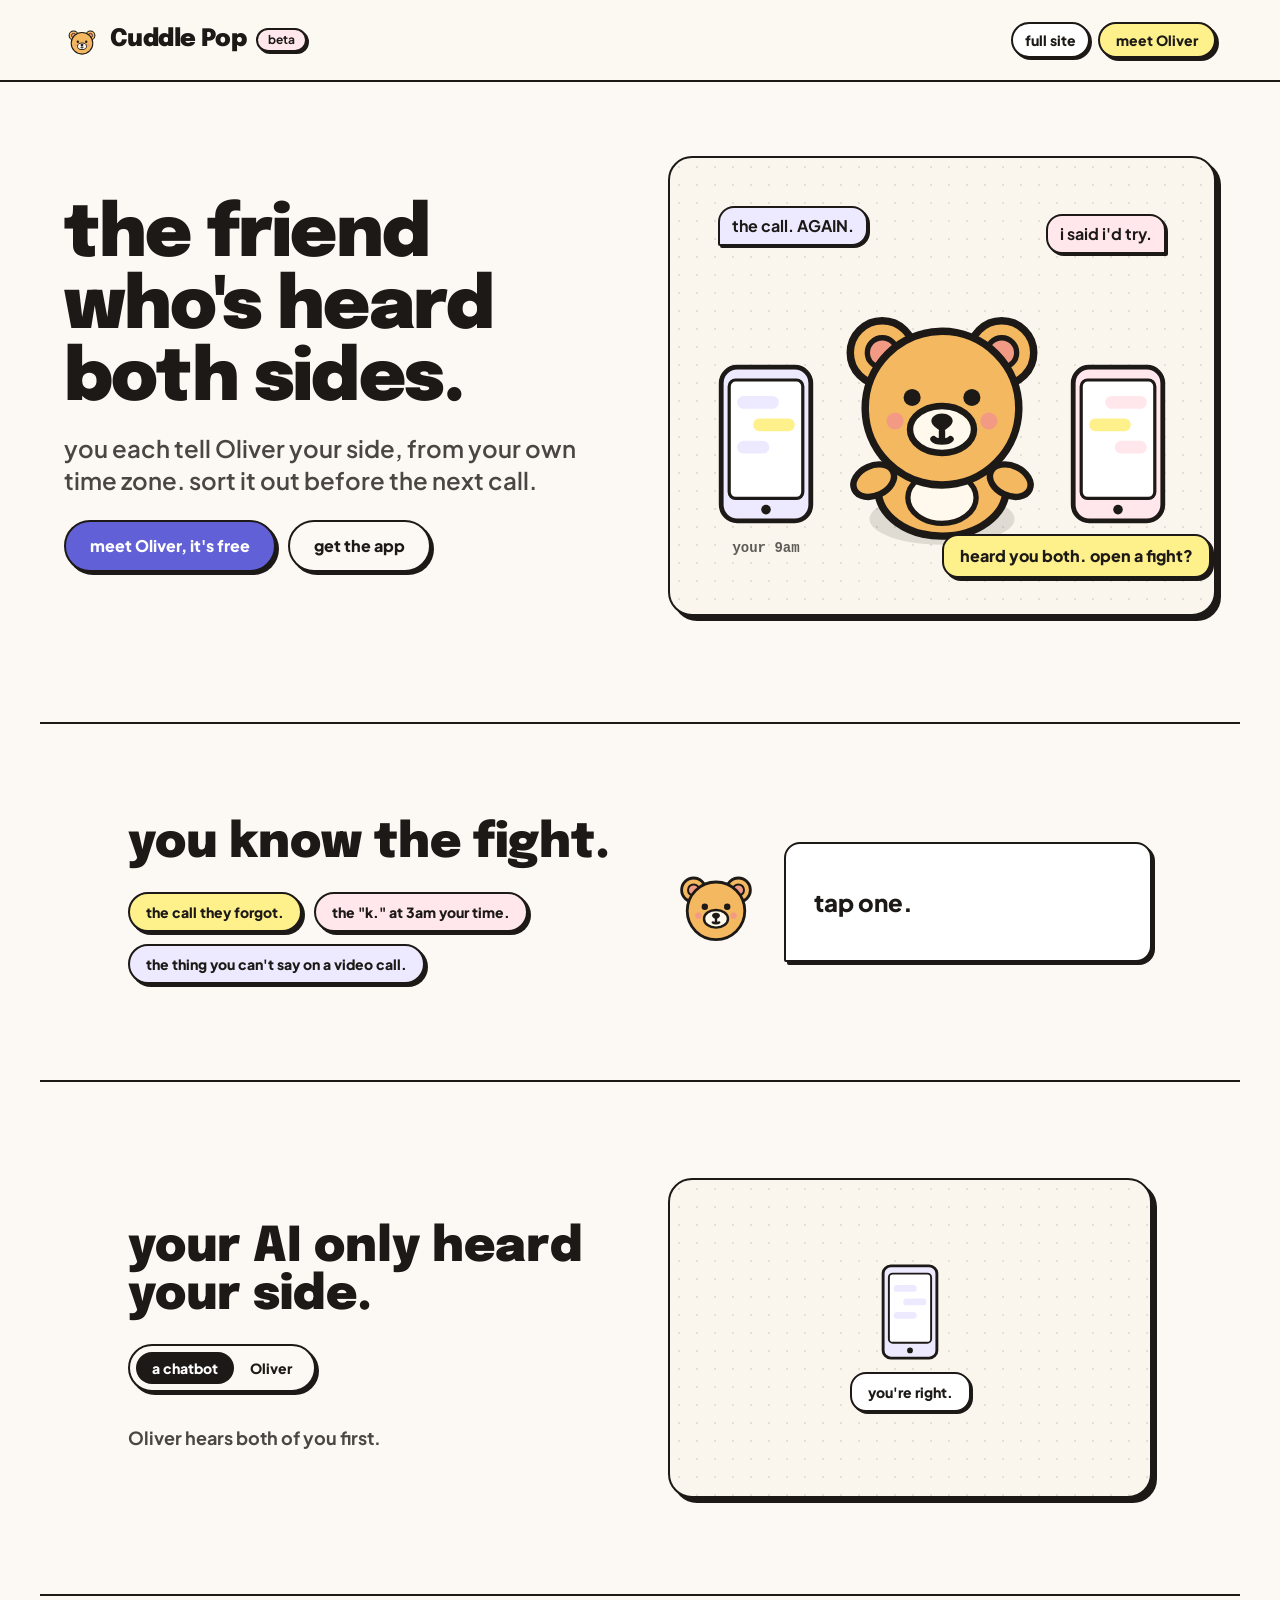
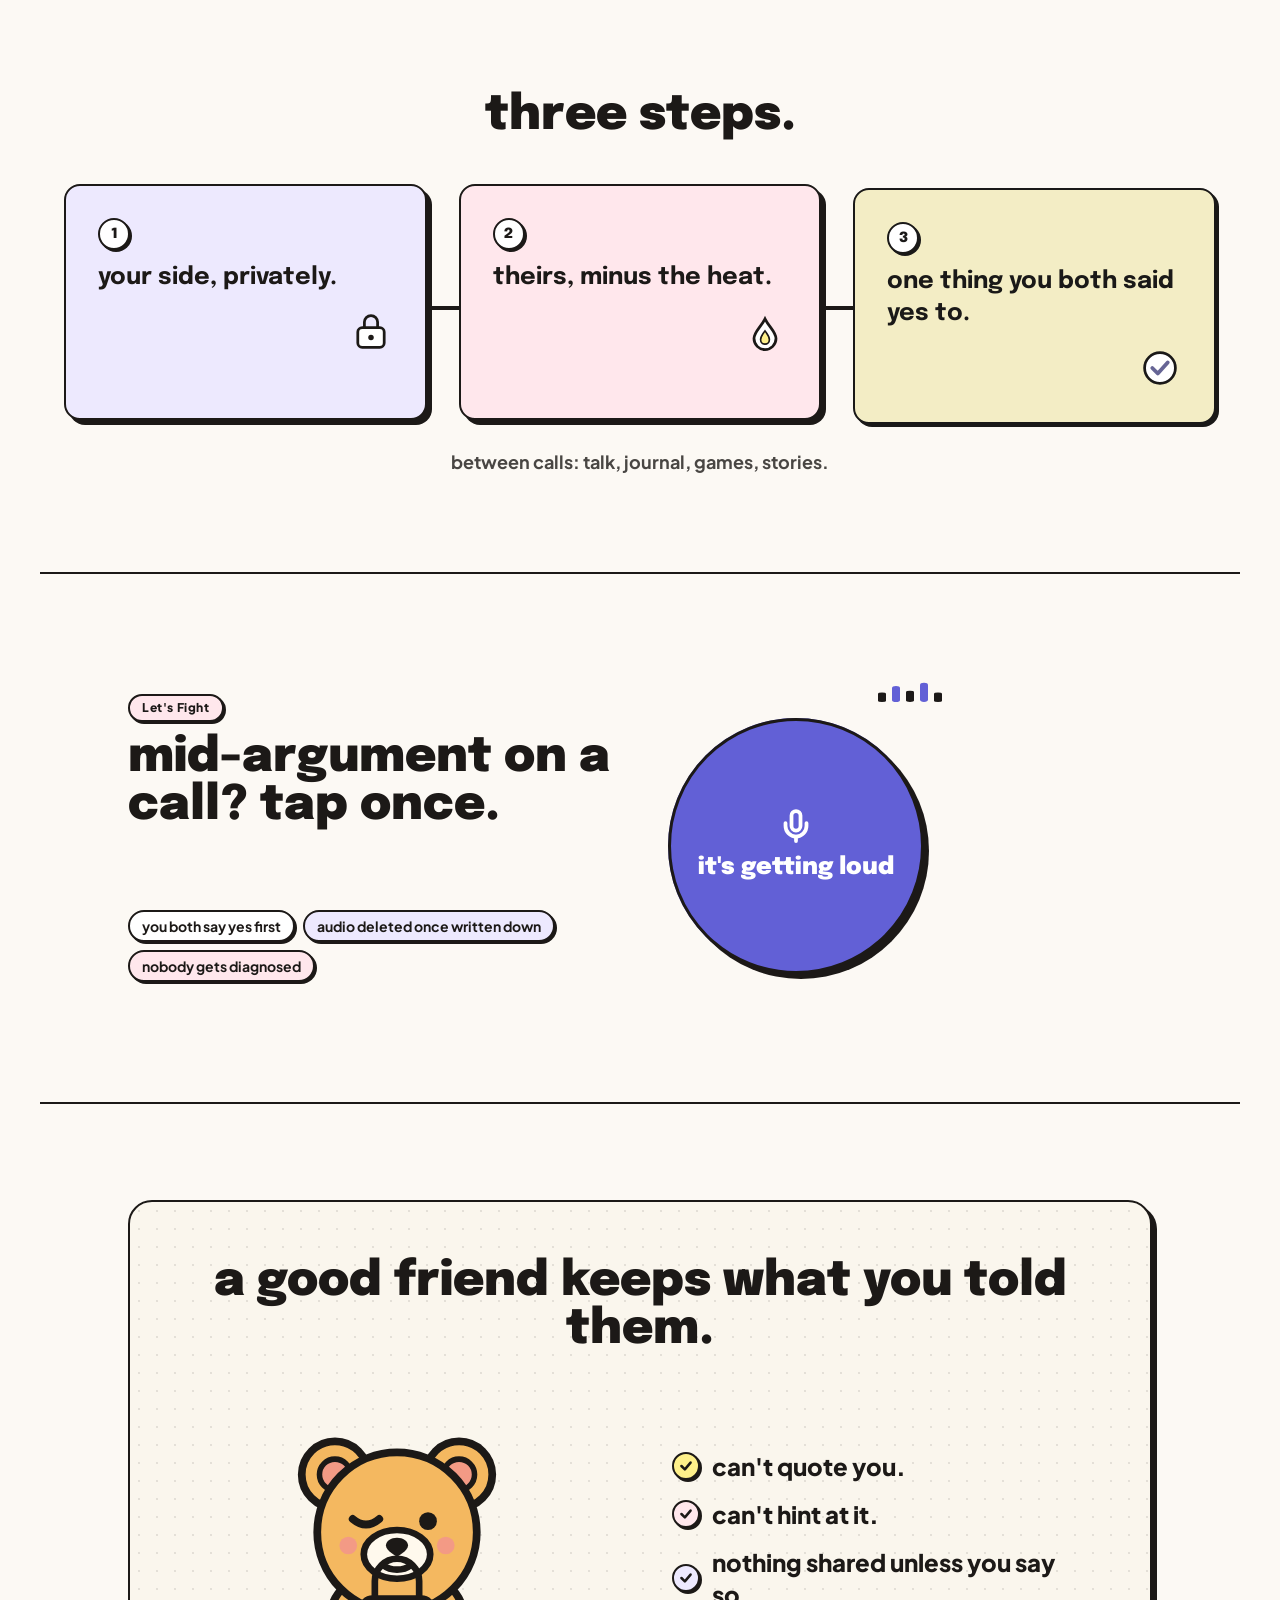
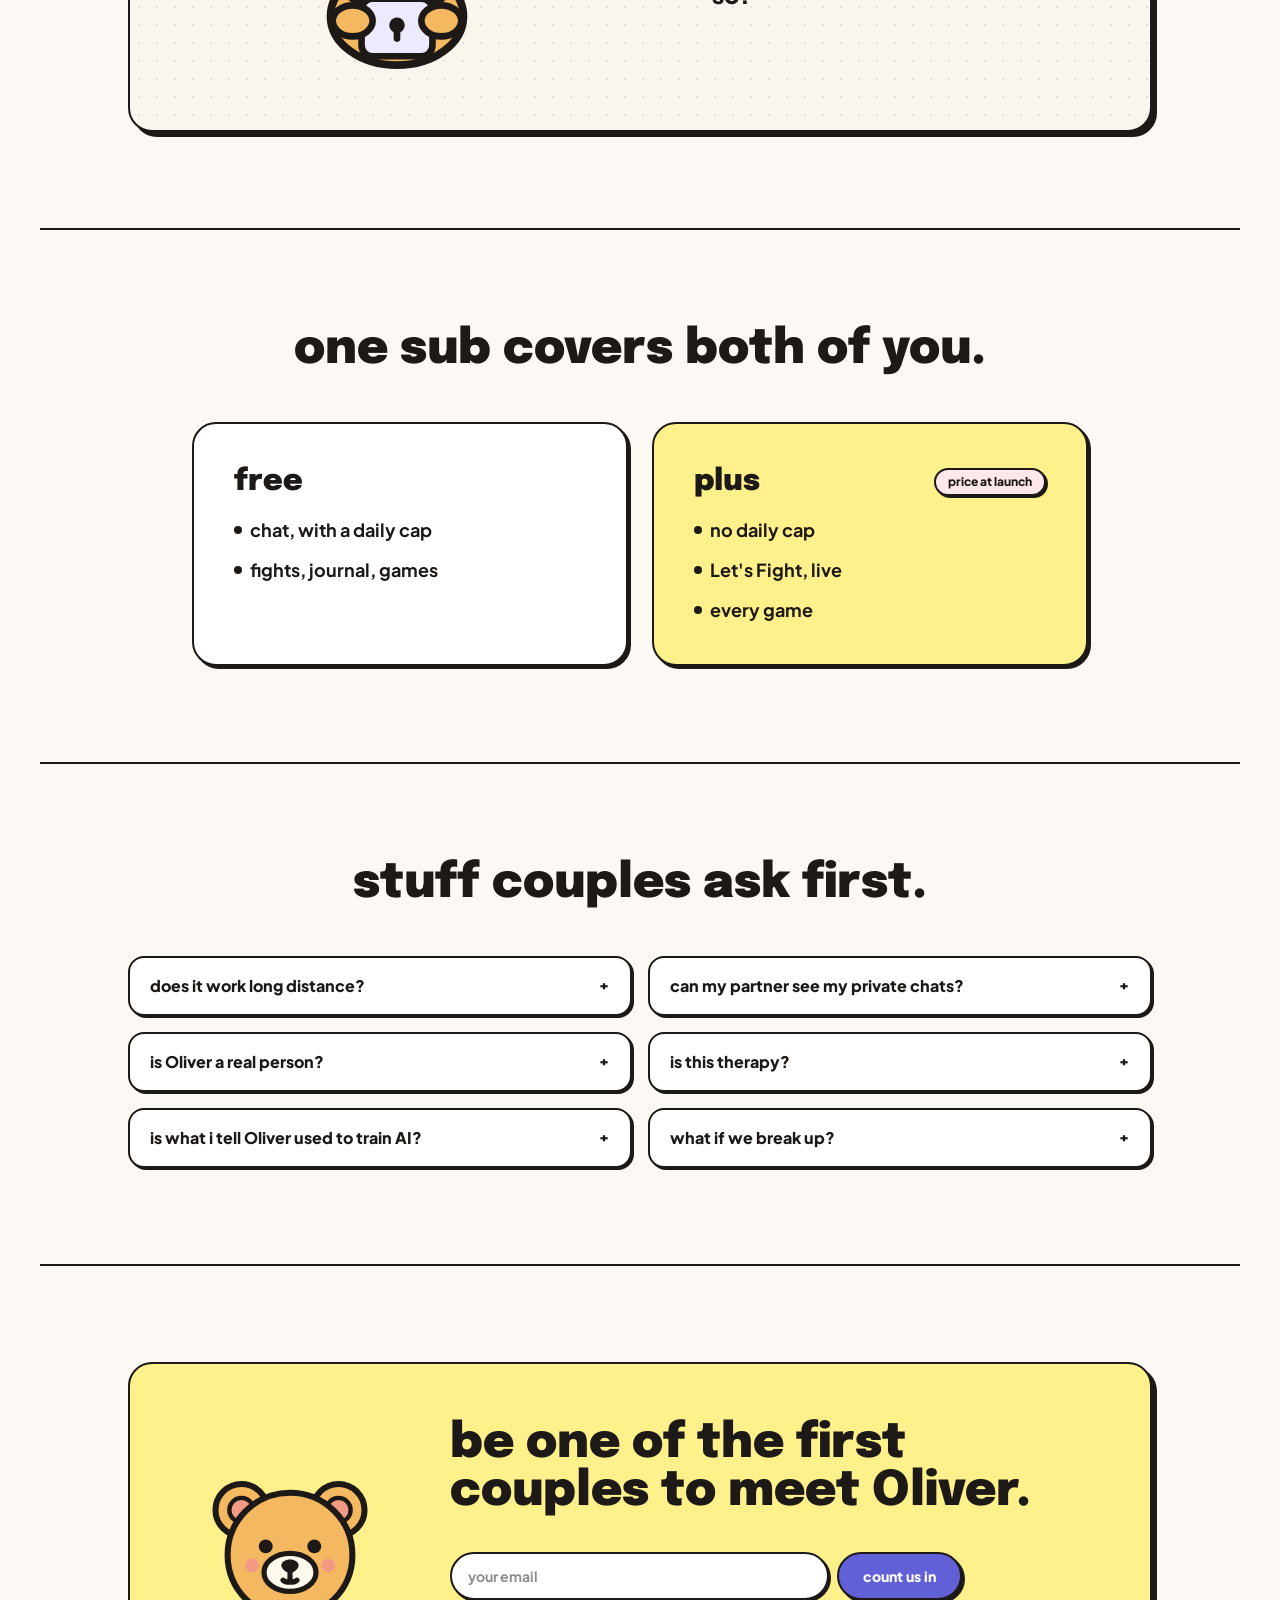
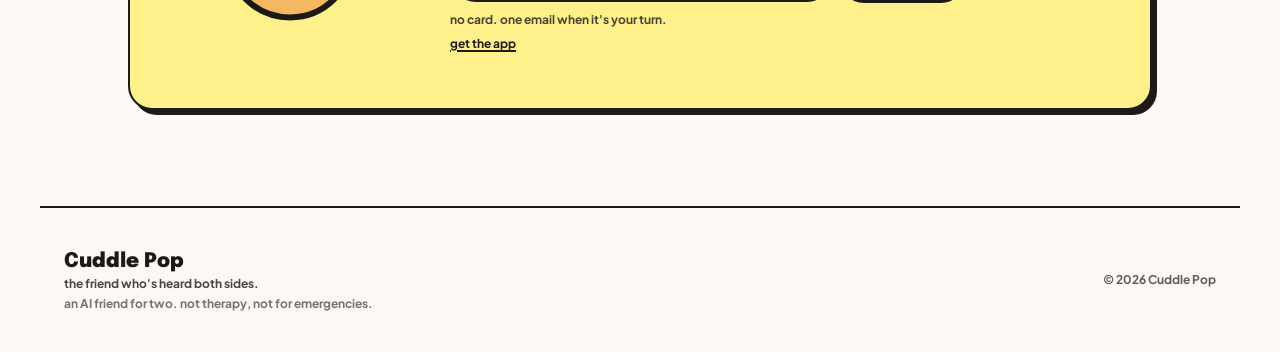
==== commit 369f5a87: "Update site" ====
--- a/adhd/index.html
+++ b/adhd/index.html
@@ -33,7 +33,7 @@
   <link rel="preload" as="style" href="https://fonts.googleapis.com/css2?family=Epilogue:wght@700;800;900&amp;family=Plus+Jakarta+Sans:wght@500;700;800&amp;display=swap" onload="this.onload=null;this.rel='stylesheet'">
   <noscript><link rel="stylesheet" href="https://fonts.googleapis.com/css2?family=Epilogue:wght@700;800;900&amp;family=Plus+Jakarta+Sans:wght@500;700;800&amp;display=swap"></noscript>
 
-  <link rel="stylesheet" href="/assets/site.css?v=66c65642ec">
+  <link rel="stylesheet" href="/assets/site.css?v=aeb097e380">
 
   <style>
     body {
@@ -196,12 +196,12 @@
     <div class="max-w-[1200px] mx-auto px-4 sm:px-6 h-16 xl:h-20 flex items-center justify-between">
       <a href="#panel-home" class="flex items-center gap-2.5">
         <svg class="w-9 h-9" aria-hidden="true"><use href="#oliver-face"/></svg>
-        <span class="font-heading font-black text-xl sm:text-2xl tracking-tight whitespace-nowrap">Cuddle Pop</span>
-        <span class="px-2.5 py-0.5 text-xs font-bold bg-peach border-2 border-ink rounded-full shadow-pop-sm">beta</span>
+        <span class="font-heading font-black text-lg sm:text-2xl tracking-tight whitespace-nowrap">Cuddle Pop</span>
+        <span class="hidden sm:inline-block px-2.5 py-0.5 text-xs font-bold bg-peach border-2 border-ink rounded-full shadow-pop-sm">beta</span>
       </a>
       <div class="flex items-center gap-2">
-        <a href="/" onclick="window.track && track('mode_switch', { to: 'full' })" class="pop-btn px-3 py-1.5 text-xs sm:text-sm font-extrabold bg-white border-2 border-ink rounded-full shadow-pop-sm whitespace-nowrap">full site</a>
-        <a href="#early-access" onclick="scrollToEarlyAccess(event, 'header')" class="pop-btn px-4 py-1.5 text-sm font-extrabold bg-lemon border-2 border-ink rounded-full shadow-pop whitespace-nowrap">meet Oliver</a>
+        <a href="/" onclick="window.track && track('mode_switch', { to: 'full' })" class="pop-btn px-2.5 sm:px-3 py-1.5 text-xs sm:text-sm font-extrabold bg-white border-2 border-ink rounded-full shadow-pop-sm whitespace-nowrap">full site</a>
+        <a href="#early-access" onclick="scrollToEarlyAccess(event, 'header')" class="pop-btn px-3 sm:px-4 py-1.5 text-xs sm:text-sm font-extrabold bg-lemon border-2 border-ink rounded-full shadow-pop whitespace-nowrap">meet Oliver</a>
       </div>
     </div>
   </header>
@@ -517,7 +517,7 @@
         <form onsubmit="handleWaitlist(event)" class="max-w-md mx-auto md:mx-0 xl:max-w-lg space-y-3 mb-3">
           <input type="hidden" name="ref" id="waitlist-ref" value="">
           <div class="flex flex-col sm:flex-row gap-2">
-            <input type="email" id="waitlist-email" required placeholder="your email" autocomplete="email" class="w-full min-w-0 px-4 py-3 bg-white border-2 border-ink rounded-full text-sm font-bold placeholder:text-ink/50 focus:outline-none focus:ring-2 focus:ring-violet shadow-pop-sm">
+            <input type="email" id="waitlist-email" aria-label="your email" required placeholder="your email" autocomplete="email" class="w-full min-w-0 px-4 py-3 bg-white border-2 border-ink rounded-full text-sm font-bold placeholder:text-ink/50 focus:outline-none focus:ring-2 focus:ring-violet shadow-pop-sm">
             <button type="submit" id="waitlist-submit" class="pop-btn px-6 py-3 bg-violet text-white font-extrabold text-sm border-2 border-ink rounded-full shadow-pop whitespace-nowrap"><span>count us in</span></button>
           </div>
           <div id="waitlist-success" class="hidden text-sm font-bold bg-white border-2 border-ink rounded-full py-2 px-4">you're in. now send this to your person.</div>
@@ -828,7 +828,18 @@
       }
       window.track && track('get_app_pick', { platform: platform, ready: ready });
     }
-    document.addEventListener('keydown', e => { if (e.key === 'Escape') closeGetApp(); });
+    document.addEventListener('keydown', e => {
+      if (e.key === 'Escape') return closeGetApp();
+      // Keep Tab inside the open get-the-app dialog (aria-modal)
+      const modal = document.getElementById('get-app');
+      if (e.key !== 'Tab' || !modal || modal.classList.contains('hidden')) return;
+      const f = [...modal.querySelectorAll('a[href], button:not([disabled])')].filter(el => el.offsetParent !== null);
+      if (!f.length) return;
+      const i = f.indexOf(document.activeElement);
+      if (!modal.contains(document.activeElement)) { e.preventDefault(); f[0].focus(); }
+      else if (e.shiftKey && i === 0) { e.preventDefault(); f[f.length - 1].focus(); }
+      else if (!e.shiftKey && i === f.length - 1) { e.preventDefault(); f[0].focus(); }
+    });
 
     // On load: land on the hashed section, open the app picker from ?getapp=1
     function jumpToHash() {
--- a/assets/site.css
+++ b/assets/site.css
@@ -1 +1 @@
-*,:after,:before{--tw-border-spacing-x:0;--tw-border-spacing-y:0;--tw-translate-x:0;--tw-translate-y:0;--tw-rotate:0;--tw-skew-x:0;--tw-skew-y:0;--tw-scale-x:1;--tw-scale-y:1;--tw-pan-x: ;--tw-pan-y: ;--tw-pinch-zoom: ;--tw-scroll-snap-strictness:proximity;--tw-gradient-from-position: ;--tw-gradient-via-position: ;--tw-gradient-to-position: ;--tw-ordinal: ;--tw-slashed-zero: ;--tw-numeric-figure: ;--tw-numeric-spacing: ;--tw-numeric-fraction: ;--tw-ring-inset: ;--tw-ring-offset-width:0px;--tw-ring-offset-color:#fff;--tw-ring-color:rgba(59,130,246,.5);--tw-ring-offset-shadow:0 0 #0000;--tw-ring-shadow:0 0 #0000;--tw-shadow:0 0 #0000;--tw-shadow-colored:0 0 #0000;--tw-blur: ;--tw-brightness: ;--tw-contrast: ;--tw-grayscale: ;--tw-hue-rotate: ;--tw-invert: ;--tw-saturate: ;--tw-sepia: ;--tw-drop-shadow: ;--tw-backdrop-blur: ;--tw-backdrop-brightness: ;--tw-backdrop-contrast: ;--tw-backdrop-grayscale: ;--tw-backdrop-hue-rotate: ;--tw-backdrop-invert: ;--tw-backdrop-opacity: ;--tw-backdrop-saturate: ;--tw-backdrop-sepia: ;--tw-contain-size: ;--tw-contain-layout: ;--tw-contain-paint: ;--tw-contain-style: }::backdrop{--tw-border-spacing-x:0;--tw-border-spacing-y:0;--tw-translate-x:0;--tw-translate-y:0;--tw-rotate:0;--tw-skew-x:0;--tw-skew-y:0;--tw-scale-x:1;--tw-scale-y:1;--tw-pan-x: ;--tw-pan-y: ;--tw-pinch-zoom: ;--tw-scroll-snap-strictness:proximity;--tw-gradient-from-position: ;--tw-gradient-via-position: ;--tw-gradient-to-position: ;--tw-ordinal: ;--tw-slashed-zero: ;--tw-numeric-figure: ;--tw-numeric-spacing: ;--tw-numeric-fraction: ;--tw-ring-inset: ;--tw-ring-offset-width:0px;--tw-ring-offset-color:#fff;--tw-ring-color:rgba(59,130,246,.5);--tw-ring-offset-shadow:0 0 #0000;--tw-ring-shadow:0 0 #0000;--tw-shadow:0 0 #0000;--tw-shadow-colored:0 0 #0000;--tw-blur: ;--tw-brightness: ;--tw-contrast: ;--tw-grayscale: ;--tw-hue-rotate: ;--tw-invert: ;--tw-saturate: ;--tw-sepia: ;--tw-drop-shadow: ;--tw-backdrop-blur: ;--tw-backdrop-brightness: ;--tw-backdrop-contrast: ;--tw-backdrop-grayscale: ;--tw-backdrop-hue-rotate: ;--tw-backdrop-invert: ;--tw-backdrop-opacity: ;--tw-backdrop-saturate: ;--tw-backdrop-sepia: ;--tw-contain-size: ;--tw-contain-layout: ;--tw-contain-paint: ;--tw-contain-style: }/*! tailwindcss v3.4.19 | MIT License | https://tailwindcss.com*/*,:after,:before{box-sizing:border-box;border:0 solid #e5e7eb}:after,:before{--tw-content:""}:host,html{line-height:1.5;-webkit-text-size-adjust:100%;-moz-tab-size:4;-o-tab-size:4;tab-size:4;font-family:Plus Jakarta Sans,sans-serif;font-feature-settings:normal;font-variation-settings:normal;-webkit-tap-highlight-color:transparent}body{margin:0;line-height:inherit}hr{height:0;color:inherit;border-top-width:1px}abbr:where([title]){-webkit-text-decoration:underline dotted;text-decoration:underline dotted}h1,h2,h3,h4,h5,h6{font-size:inherit;font-weight:inherit}a{color:inherit;text-decoration:inherit}b,strong{font-weight:bolder}code,kbd,pre,samp{font-family:JetBrains Mono,monospace;font-feature-settings:normal;font-variation-settings:normal;font-size:1em}small{font-size:80%}sub,sup{font-size:75%;line-height:0;position:relative;vertical-align:baseline}sub{bottom:-.25em}sup{top:-.5em}table{text-indent:0;border-color:inherit;border-collapse:collapse}button,input,optgroup,select,textarea{font-family:inherit;font-feature-settings:inherit;font-variation-settings:inherit;font-size:100%;font-weight:inherit;line-height:inherit;letter-spacing:inherit;color:inherit;margin:0;padding:0}button,select{text-transform:none}button,input:where([type=button]),input:where([type=reset]),input:where([type=submit]){-webkit-appearance:button;background-color:transparent;background-image:none}:-moz-focusring{outline:auto}:-moz-ui-invalid{box-shadow:none}progress{vertical-align:baseline}::-webkit-inner-spin-button,::-webkit-outer-spin-button{height:auto}[type=search]{-webkit-appearance:textfield;outline-offset:-2px}::-webkit-search-decoration{-webkit-appearance:none}::-webkit-file-upload-button{-webkit-appearance:button;font:inherit}summary{display:list-item}blockquote,dd,dl,figure,h1,h2,h3,h4,h5,h6,hr,p,pre{margin:0}fieldset{margin:0}fieldset,legend{padding:0}menu,ol,ul{list-style:none;margin:0;padding:0}dialog{padding:0}textarea{resize:vertical}input::-moz-placeholder,textarea::-moz-placeholder{opacity:1;color:#9ca3af}input::placeholder,textarea::placeholder{opacity:1;color:#9ca3af}[role=button],button{cursor:pointer}:disabled{cursor:default}audio,canvas,embed,iframe,img,object,svg,video{display:block;vertical-align:middle}img,video{max-width:100%;height:auto}[hidden]:where(:not([hidden=until-found])){display:none}.sr-only{position:absolute;width:1px;height:1px;padding:0;margin:-1px;overflow:hidden;clip:rect(0,0,0,0);white-space:nowrap;border-width:0}.pointer-events-none{pointer-events:none}.pointer-events-auto{pointer-events:auto}.fixed{position:fixed}.absolute{position:absolute}.relative{position:relative}.sticky{position:sticky}.inset-0{inset:0}.inset-x-0{left:0;right:0}.-bottom-3{bottom:-.75rem}.-top-16{top:-4rem}.left-0{left:0}.left-1\/2{left:50%}.left-\[8\%\]{left:8%}.right-0{right:0}.right-2{right:.5rem}.right-3{right:.75rem}.right-\[8\%\]{right:8%}.top-0{top:0}.top-1\/2{top:50%}.top-2{top:.5rem}.top-3{top:.75rem}.-z-10{z-index:-10}.z-10{z-index:10}.z-20{z-index:20}.z-30{z-index:30}.z-50{z-index:50}.z-\[60\]{z-index:60}.mx-auto{margin-left:auto;margin-right:auto}.-mt-2{margin-top:-.5rem}.mb-10{margin-bottom:2.5rem}.mb-2{margin-bottom:.5rem}.mb-3{margin-bottom:.75rem}.mb-4{margin-bottom:1rem}.mb-6{margin-bottom:1.5rem}.mb-8{margin-bottom:2rem}.ml-2{margin-left:.5rem}.ml-auto{margin-left:auto}.mr-2{margin-right:.5rem}.mt-1{margin-top:.25rem}.mt-2{margin-top:.5rem}.mt-4{margin-top:1rem}.block{display:block}.inline-block{display:inline-block}.flex{display:flex}.inline-flex{display:inline-flex}.grid{display:grid}.hidden{display:none}.aspect-\[4\/3\]{aspect-ratio:4/3}.aspect-square{aspect-ratio:1/1}.h-1{height:.25rem}.h-11{height:2.75rem}.h-12{height:3rem}.h-16{height:4rem}.h-2{height:.5rem}.h-2\.5{height:.625rem}.h-20{height:5rem}.h-24{height:6rem}.h-28{height:7rem}.h-4{height:1rem}.h-44{height:11rem}.h-7{height:1.75rem}.h-8{height:2rem}.h-9{height:2.25rem}.h-\[6px\]{height:6px}.h-full{height:100%}.min-h-\[200px\]{min-height:200px}.min-h-\[230px\]{min-height:230px}.min-h-\[60px\]{min-height:60px}.min-h-screen{min-height:100vh}.w-1{width:.25rem}.w-11{width:2.75rem}.w-12{width:3rem}.w-16{width:4rem}.w-2{width:.5rem}.w-2\.5{width:.625rem}.w-20{width:5rem}.w-28{width:7rem}.w-36{width:9rem}.w-4{width:1rem}.w-40{width:10rem}.w-44{width:11rem}.w-48{width:12rem}.w-5{width:1.25rem}.w-7{width:1.75rem}.w-72{width:18rem}.w-8{width:2rem}.w-9{width:2.25rem}.w-\[calc\(100\%-2rem\)\]{width:calc(100% - 2rem)}.w-full{width:100%}.min-w-0{min-width:0}.max-w-2xl{max-width:42rem}.max-w-4xl{max-width:56rem}.max-w-\[1200px\]{max-width:1200px}.max-w-\[60ch\]{max-width:60ch}.max-w-\[85\%\]{max-width:85%}.max-w-\[90\%\]{max-width:90%}.max-w-full{max-width:100%}.max-w-md{max-width:28rem}.max-w-sm{max-width:24rem}.max-w-xl{max-width:36rem}.max-w-xs{max-width:20rem}.flex-1{flex:1 1 0%}.shrink-0{flex-shrink:0}.rotate-180{--tw-rotate:180deg}.rotate-180,.rotate-\[-1\.5deg\]{transform:translate(var(--tw-translate-x),var(--tw-translate-y)) rotate(var(--tw-rotate)) skewX(var(--tw-skew-x)) skewY(var(--tw-skew-y)) scaleX(var(--tw-scale-x)) scaleY(var(--tw-scale-y))}.rotate-\[-1\.5deg\]{--tw-rotate:-1.5deg}.rotate-\[-1deg\]{--tw-rotate:-1deg}.rotate-\[-1deg\],.rotate-\[-3deg\]{transform:translate(var(--tw-translate-x),var(--tw-translate-y)) rotate(var(--tw-rotate)) skewX(var(--tw-skew-x)) skewY(var(--tw-skew-y)) scaleX(var(--tw-scale-x)) scaleY(var(--tw-scale-y))}.rotate-\[-3deg\]{--tw-rotate:-3deg}.rotate-\[1\.5deg\]{--tw-rotate:1.5deg}.rotate-\[1\.5deg\],.rotate-\[2deg\]{transform:translate(var(--tw-translate-x),var(--tw-translate-y)) rotate(var(--tw-rotate)) skewX(var(--tw-skew-x)) skewY(var(--tw-skew-y)) scaleX(var(--tw-scale-x)) scaleY(var(--tw-scale-y))}.rotate-\[2deg\]{--tw-rotate:2deg}.rotate-\[6deg\]{--tw-rotate:6deg}.rotate-\[6deg\],.transform{transform:translate(var(--tw-translate-x),var(--tw-translate-y)) rotate(var(--tw-rotate)) skewX(var(--tw-skew-x)) skewY(var(--tw-skew-y)) scaleX(var(--tw-scale-x)) scaleY(var(--tw-scale-y))}@keyframes ping{75%,to{transform:scale(2);opacity:0}}.animate-ping{animation:ping 1s cubic-bezier(0,0,.2,1) infinite}.grid-cols-1{grid-template-columns:repeat(1,minmax(0,1fr))}.grid-cols-2{grid-template-columns:repeat(2,minmax(0,1fr))}.flex-col{flex-direction:column}.flex-wrap{flex-wrap:wrap}.items-start{align-items:flex-start}.items-end{align-items:flex-end}.items-center{align-items:center}.justify-end{justify-content:flex-end}.justify-center{justify-content:center}.justify-between{justify-content:space-between}.gap-0\.5{gap:.125rem}.gap-1{gap:.25rem}.gap-1\.5{gap:.375rem}.gap-2{gap:.5rem}.gap-2\.5{gap:.625rem}.gap-3{gap:.75rem}.gap-4{gap:1rem}.gap-5{gap:1.25rem}.gap-6{gap:1.5rem}.gap-8{gap:2rem}.space-y-1>:not([hidden])~:not([hidden]){--tw-space-y-reverse:0;margin-top:calc(.25rem*(1 - var(--tw-space-y-reverse)));margin-bottom:calc(.25rem*var(--tw-space-y-reverse))}.space-y-1\.5>:not([hidden])~:not([hidden]){--tw-space-y-reverse:0;margin-top:calc(.375rem*(1 - var(--tw-space-y-reverse)));margin-bottom:calc(.375rem*var(--tw-space-y-reverse))}.space-y-2>:not([hidden])~:not([hidden]){--tw-space-y-reverse:0;margin-top:calc(.5rem*(1 - var(--tw-space-y-reverse)));margin-bottom:calc(.5rem*var(--tw-space-y-reverse))}.space-y-20>:not([hidden])~:not([hidden]){--tw-space-y-reverse:0;margin-top:calc(5rem*(1 - var(--tw-space-y-reverse)));margin-bottom:calc(5rem*var(--tw-space-y-reverse))}.space-y-3>:not([hidden])~:not([hidden]){--tw-space-y-reverse:0;margin-top:calc(.75rem*(1 - var(--tw-space-y-reverse)));margin-bottom:calc(.75rem*var(--tw-space-y-reverse))}.space-y-4>:not([hidden])~:not([hidden]){--tw-space-y-reverse:0;margin-top:calc(1rem*(1 - var(--tw-space-y-reverse)));margin-bottom:calc(1rem*var(--tw-space-y-reverse))}.space-y-5>:not([hidden])~:not([hidden]){--tw-space-y-reverse:0;margin-top:calc(1.25rem*(1 - var(--tw-space-y-reverse)));margin-bottom:calc(1.25rem*var(--tw-space-y-reverse))}.space-y-6>:not([hidden])~:not([hidden]){--tw-space-y-reverse:0;margin-top:calc(1.5rem*(1 - var(--tw-space-y-reverse)));margin-bottom:calc(1.5rem*var(--tw-space-y-reverse))}.space-y-8>:not([hidden])~:not([hidden]){--tw-space-y-reverse:0;margin-top:calc(2rem*(1 - var(--tw-space-y-reverse)));margin-bottom:calc(2rem*var(--tw-space-y-reverse))}.overflow-hidden{overflow:hidden}.scroll-smooth{scroll-behavior:smooth}.whitespace-nowrap{white-space:nowrap}.rounded{border-radius:.25rem}.rounded-2xl{border-radius:1rem}.rounded-3xl{border-radius:1.5rem}.rounded-\[1\.75rem\]{border-radius:1.75rem}.rounded-full{border-radius:9999px}.rounded-lg{border-radius:.5rem}.rounded-md{border-radius:.375rem}.rounded-xl{border-radius:.75rem}.rounded-bl-sm{border-bottom-left-radius:.125rem}.rounded-br-sm{border-bottom-right-radius:.125rem}.rounded-tl-none{border-top-left-radius:0}.rounded-tr-none{border-top-right-radius:0}.border{border-width:1px}.border-2{border-width:2px}.border-\[3px\]{border-width:3px}.border-b{border-bottom-width:1px}.border-b-2{border-bottom-width:2px}.border-t{border-top-width:1px}.border-t-2{border-top-width:2px}.border-dashed{border-style:dashed}.border-\[\#2B2749\]{--tw-border-opacity:1;border-color:rgb(43 39 73/var(--tw-border-opacity,1))}.border-amber-300{--tw-border-opacity:1;border-color:rgb(252 211 77/var(--tw-border-opacity,1))}.border-brand-border{--tw-border-opacity:1;border-color:rgb(38 38 38/var(--tw-border-opacity,1))}.border-brand-dark{--tw-border-opacity:1;border-color:rgb(28 25 23/var(--tw-border-opacity,1))}.border-brand-primary{--tw-border-opacity:1;border-color:rgb(98 96 214/var(--tw-border-opacity,1))}.border-brand-primary\/40{border-color:rgba(98,96,214,.4)}.border-brand-primary\/50{border-color:rgba(98,96,214,.5)}.border-emerald-600{--tw-border-opacity:1;border-color:rgb(5 150 105/var(--tw-border-opacity,1))}.border-indigo-100{--tw-border-opacity:1;border-color:rgb(224 231 255/var(--tw-border-opacity,1))}.border-ink{--tw-border-opacity:1;border-color:rgb(28 25 23/var(--tw-border-opacity,1))}.border-stone-200{--tw-border-opacity:1;border-color:rgb(231 229 228/var(--tw-border-opacity,1))}.border-stone-300{--tw-border-opacity:1;border-color:rgb(214 211 209/var(--tw-border-opacity,1))}.border-stone-700{--tw-border-opacity:1;border-color:rgb(68 64 60/var(--tw-border-opacity,1))}.border-stone-800{--tw-border-opacity:1;border-color:rgb(41 37 36/var(--tw-border-opacity,1))}.border-transparent{border-color:transparent}.bg-amber-200\/80{background-color:hsla(48,97%,77%,.8)}.bg-amber-400{--tw-bg-opacity:1;background-color:rgb(251 191 36/var(--tw-bg-opacity,1))}.bg-amber-50\/70{background-color:rgba(255,251,235,.7)}.bg-brand-butter{--tw-bg-opacity:1;background-color:rgb(255 251 235/var(--tw-bg-opacity,1))}.bg-brand-cream{--tw-bg-opacity:1;background-color:rgb(252 249 244/var(--tw-bg-opacity,1))}.bg-brand-cream\/40{background-color:hsla(38,57%,97%,.4)}.bg-brand-cream\/\[0\.92\]{background-color:hsla(38,57%,97%,.92)}.bg-brand-dark\/40{background-color:rgba(28,25,23,.4)}.bg-brand-lavender{--tw-bg-opacity:1;background-color:rgb(237 233 254/var(--tw-bg-opacity,1))}.bg-brand-lemon{--tw-bg-opacity:1;background-color:rgb(254 240 138/var(--tw-bg-opacity,1))}.bg-brand-lemon\/60{background-color:hsla(53,98%,77%,.6)}.bg-brand-peach{--tw-bg-opacity:1;background-color:rgb(255 231 236/var(--tw-bg-opacity,1))}.bg-brand-primary{--tw-bg-opacity:1;background-color:rgb(98 96 214/var(--tw-bg-opacity,1))}.bg-brand-primary\/20{background-color:rgba(98,96,214,.2)}.bg-brand-rose{--tw-bg-opacity:1;background-color:rgb(253 164 175/var(--tw-bg-opacity,1))}.bg-canvas{--tw-bg-opacity:1;background-color:rgb(252 249 244/var(--tw-bg-opacity,1))}.bg-canvas\/90{background-color:hsla(38,57%,97%,.9)}.bg-emerald-100{--tw-bg-opacity:1;background-color:rgb(209 250 229/var(--tw-bg-opacity,1))}.bg-indigo-50\/60{background-color:rgba(238,242,255,.6)}.bg-indigo-500{--tw-bg-opacity:1;background-color:rgb(99 102 241/var(--tw-bg-opacity,1))}.bg-ink{--tw-bg-opacity:1;background-color:rgb(28 25 23/var(--tw-bg-opacity,1))}.bg-ink\/40{background-color:rgba(28,25,23,.4)}.bg-lavender{--tw-bg-opacity:1;background-color:rgb(237 233 254/var(--tw-bg-opacity,1))}.bg-lemon{--tw-bg-opacity:1;background-color:rgb(254 240 138/var(--tw-bg-opacity,1))}.bg-peach{--tw-bg-opacity:1;background-color:rgb(255 231 236/var(--tw-bg-opacity,1))}.bg-red-400{--tw-bg-opacity:1;background-color:rgb(248 113 113/var(--tw-bg-opacity,1))}.bg-red-500{--tw-bg-opacity:1;background-color:rgb(239 68 68/var(--tw-bg-opacity,1))}.bg-stone-100{--tw-bg-opacity:1;background-color:rgb(245 245 244/var(--tw-bg-opacity,1))}.bg-stone-800{--tw-bg-opacity:1;background-color:rgb(41 37 36/var(--tw-bg-opacity,1))}.bg-stone-900{--tw-bg-opacity:1;background-color:rgb(28 25 23/var(--tw-bg-opacity,1))}.bg-stone-950{--tw-bg-opacity:1;background-color:rgb(12 10 9/var(--tw-bg-opacity,1))}.bg-violet{--tw-bg-opacity:1;background-color:rgb(98 96 214/var(--tw-bg-opacity,1))}.bg-white{--tw-bg-opacity:1;background-color:rgb(255 255 255/var(--tw-bg-opacity,1))}.object-cover{-o-object-fit:cover;object-fit:cover}.p-1{padding:.25rem}.p-1\.5{padding:.375rem}.p-2{padding:.5rem}.p-2\.5{padding:.625rem}.p-3{padding:.75rem}.p-3\.5{padding:.875rem}.p-4{padding:1rem}.p-5{padding:1.25rem}.p-6{padding:1.5rem}.px-1\.5{padding-left:.375rem;padding-right:.375rem}.px-2{padding-left:.5rem;padding-right:.5rem}.px-2\.5{padding-left:.625rem;padding-right:.625rem}.px-3{padding-left:.75rem;padding-right:.75rem}.px-3\.5{padding-left:.875rem;padding-right:.875rem}.px-4{padding-left:1rem;padding-right:1rem}.px-5{padding-left:1.25rem;padding-right:1.25rem}.px-6{padding-left:1.5rem;padding-right:1.5rem}.py-0\.5{padding-top:.125rem;padding-bottom:.125rem}.py-1{padding-top:.25rem;padding-bottom:.25rem}.py-1\.5{padding-top:.375rem;padding-bottom:.375rem}.py-10{padding-top:2.5rem;padding-bottom:2.5rem}.py-14{padding-top:3.5rem;padding-bottom:3.5rem}.py-2{padding-top:.5rem;padding-bottom:.5rem}.py-2\.5{padding-top:.625rem;padding-bottom:.625rem}.py-3{padding-top:.75rem;padding-bottom:.75rem}.py-3\.5{padding-top:.875rem;padding-bottom:.875rem}.pb-16{padding-bottom:4rem}.pb-2{padding-bottom:.5rem}.pb-24{padding-bottom:6rem}.pb-3\.5{padding-bottom:.875rem}.pb-4{padding-bottom:1rem}.pr-10{padding-right:2.5rem}.pt-0{padding-top:0}.pt-1{padding-top:.25rem}.pt-10{padding-top:2.5rem}.pt-2{padding-top:.5rem}.pt-6{padding-top:1.5rem}.pt-8{padding-top:2rem}.text-left{text-align:left}.text-center{text-align:center}.align-middle{vertical-align:middle}.font-accent{font-family:"Instrument Serif",Georgia,serif}.font-hand{font-family:Caveat,cursive}.font-heading{font-family:Epilogue,sans-serif}.font-mono{font-family:JetBrains Mono,monospace}.text-2xl{font-size:1.5rem;line-height:2rem}.text-3xl{font-size:1.875rem;line-height:2.25rem}.text-4xl{font-size:2.25rem;line-height:2.5rem}.text-\[1\.08em\]{font-size:1.08em}.text-\[10px\]{font-size:10px}.text-\[11px\]{font-size:11px}.text-\[15px\]{font-size:15px}.text-\[17px\]{font-size:17px}.text-\[2\.6rem\]{font-size:2.6rem}.text-base{font-size:1rem;line-height:1.5rem}.text-lg{font-size:1.125rem;line-height:1.75rem}.text-sm{font-size:.875rem;line-height:1.25rem}.text-xl{font-size:1.25rem;line-height:1.75rem}.text-xs{font-size:.75rem;line-height:1rem}.font-black{font-weight:900}.font-bold{font-weight:700}.font-extrabold{font-weight:800}.font-medium{font-weight:500}.font-normal{font-weight:400}.font-semibold{font-weight:600}.italic{font-style:italic}.leading-\[1\.04\]{line-height:1.04}.leading-\[1\.05\]{line-height:1.05}.leading-\[1\.08\]{line-height:1.08}.leading-\[1\.65\]{line-height:1.65}.leading-\[1\.6\]{line-height:1.6}.leading-none{line-height:1}.leading-relaxed{line-height:1.625}.leading-snug{line-height:1.375}.leading-tight{line-height:1.25}.tracking-\[-0\.01em\]{letter-spacing:-.01em}.tracking-\[-0\.02em\]{letter-spacing:-.02em}.tracking-\[-0\.035em\]{letter-spacing:-.035em}.tracking-\[0\.06em\]{letter-spacing:.06em}.tracking-tight{letter-spacing:-.025em}.tracking-wide{letter-spacing:.025em}.tracking-wider{letter-spacing:.05em}.text-brand-dark{--tw-text-opacity:1;color:rgb(28 25 23/var(--tw-text-opacity,1))}.text-brand-dark\/80{color:rgba(28,25,23,.8)}.text-brand-lemon{--tw-text-opacity:1;color:rgb(254 240 138/var(--tw-text-opacity,1))}.text-brand-primary{--tw-text-opacity:1;color:rgb(98 96 214/var(--tw-text-opacity,1))}.text-brand-rose{--tw-text-opacity:1;color:rgb(253 164 175/var(--tw-text-opacity,1))}.text-emerald-800{--tw-text-opacity:1;color:rgb(6 95 70/var(--tw-text-opacity,1))}.text-indigo-100{--tw-text-opacity:1;color:rgb(224 231 255/var(--tw-text-opacity,1))}.text-indigo-300{--tw-text-opacity:1;color:rgb(165 180 252/var(--tw-text-opacity,1))}.text-ink{--tw-text-opacity:1;color:rgb(28 25 23/var(--tw-text-opacity,1))}.text-ink\/60{color:rgba(28,25,23,.6)}.text-ink\/70{color:rgba(28,25,23,.7)}.text-ink\/80{color:rgba(28,25,23,.8)}.text-red-400{--tw-text-opacity:1;color:rgb(248 113 113/var(--tw-text-opacity,1))}.text-stone-200{--tw-text-opacity:1;color:rgb(231 229 228/var(--tw-text-opacity,1))}.text-stone-400{--tw-text-opacity:1;color:rgb(168 162 158/var(--tw-text-opacity,1))}.text-stone-500{--tw-text-opacity:1;color:rgb(120 113 108/var(--tw-text-opacity,1))}.text-stone-600{--tw-text-opacity:1;color:rgb(87 83 78/var(--tw-text-opacity,1))}.text-stone-700{--tw-text-opacity:1;color:rgb(68 64 60/var(--tw-text-opacity,1))}.text-stone-800{--tw-text-opacity:1;color:rgb(41 37 36/var(--tw-text-opacity,1))}.text-stone-900{--tw-text-opacity:1;color:rgb(28 25 23/var(--tw-text-opacity,1))}.text-stone-950{--tw-text-opacity:1;color:rgb(12 10 9/var(--tw-text-opacity,1))}.text-white{--tw-text-opacity:1;color:rgb(255 255 255/var(--tw-text-opacity,1))}.underline{text-decoration-line:underline}.decoration-2{text-decoration-thickness:2px}.underline-offset-2{text-underline-offset:2px}.antialiased{-webkit-font-smoothing:antialiased;-moz-osx-font-smoothing:grayscale}.shadow-\[0_2px_0_rgba\(43\2c 39\2c 73\2c 0\.06\)\]{--tw-shadow:0 2px 0 rgba(43,39,73,.06);--tw-shadow-colored:0 2px 0 var(--tw-shadow-color);box-shadow:var(--tw-ring-offset-shadow,0 0 #0000),var(--tw-ring-shadow,0 0 #0000),var(--tw-shadow)}.shadow-\[3px_3px_0px_\#2B2749\]{--tw-shadow:3px 3px 0px #2b2749;--tw-shadow-colored:3px 3px 0px var(--tw-shadow-color)}.shadow-\[3px_3px_0px_\#2B2749\],.shadow-pop{box-shadow:var(--tw-ring-offset-shadow,0 0 #0000),var(--tw-ring-shadow,0 0 #0000),var(--tw-shadow)}.shadow-pop{--tw-shadow:3px 3px 0px #1c1917;--tw-shadow-colored:3px 3px 0px var(--tw-shadow-color)}.shadow-pop-lg{--tw-shadow:5px 5px 0px #1c1917;--tw-shadow-colored:5px 5px 0px var(--tw-shadow-color)}.shadow-pop-lg,.shadow-pop-sm{box-shadow:var(--tw-ring-offset-shadow,0 0 #0000),var(--tw-ring-shadow,0 0 #0000),var(--tw-shadow)}.shadow-pop-sm{--tw-shadow:2px 2px 0px #1c1917;--tw-shadow-colored:2px 2px 0px var(--tw-shadow-color)}.ring{--tw-ring-offset-shadow:var(--tw-ring-inset) 0 0 0 var(--tw-ring-offset-width) var(--tw-ring-offset-color);--tw-ring-shadow:var(--tw-ring-inset) 0 0 0 calc(3px + var(--tw-ring-offset-width)) var(--tw-ring-color)}.ring,.ring-2{box-shadow:var(--tw-ring-offset-shadow),var(--tw-ring-shadow),var(--tw-shadow,0 0 #0000)}.ring-2{--tw-ring-offset-shadow:var(--tw-ring-inset) 0 0 0 var(--tw-ring-offset-width) var(--tw-ring-offset-color);--tw-ring-shadow:var(--tw-ring-inset) 0 0 0 calc(2px + var(--tw-ring-offset-width)) var(--tw-ring-color)}.ring-4{--tw-ring-offset-shadow:var(--tw-ring-inset) 0 0 0 var(--tw-ring-offset-width) var(--tw-ring-offset-color);--tw-ring-shadow:var(--tw-ring-inset) 0 0 0 calc(4px + var(--tw-ring-offset-width)) var(--tw-ring-color);box-shadow:var(--tw-ring-offset-shadow),var(--tw-ring-shadow),var(--tw-shadow,0 0 #0000)}.ring-brand-primary{--tw-ring-opacity:1;--tw-ring-color:rgb(98 96 214/var(--tw-ring-opacity,1))}.ring-violet\/40{--tw-ring-color:rgba(98,96,214,.4)}.blur{--tw-blur:blur(8px)}.blur,.drop-shadow{filter:var(--tw-blur) var(--tw-brightness) var(--tw-contrast) var(--tw-grayscale) var(--tw-hue-rotate) var(--tw-invert) var(--tw-saturate) var(--tw-sepia) var(--tw-drop-shadow)}.drop-shadow{--tw-drop-shadow:drop-shadow(0 1px 2px rgba(0,0,0,.1)) drop-shadow(0 1px 1px rgba(0,0,0,.06))}.filter{filter:var(--tw-blur) var(--tw-brightness) var(--tw-contrast) var(--tw-grayscale) var(--tw-hue-rotate) var(--tw-invert) var(--tw-saturate) var(--tw-sepia) var(--tw-drop-shadow)}.backdrop-blur-md{--tw-backdrop-blur:blur(12px)}.backdrop-blur-md,.backdrop-filter{-webkit-backdrop-filter:var(--tw-backdrop-blur) var(--tw-backdrop-brightness) var(--tw-backdrop-contrast) var(--tw-backdrop-grayscale) var(--tw-backdrop-hue-rotate) var(--tw-backdrop-invert) var(--tw-backdrop-opacity) var(--tw-backdrop-saturate) var(--tw-backdrop-sepia);backdrop-filter:var(--tw-backdrop-blur) var(--tw-backdrop-brightness) var(--tw-backdrop-contrast) var(--tw-backdrop-grayscale) var(--tw-backdrop-hue-rotate) var(--tw-backdrop-invert) var(--tw-backdrop-opacity) var(--tw-backdrop-saturate) var(--tw-backdrop-sepia)}.transition{transition-property:color,background-color,border-color,text-decoration-color,fill,stroke,opacity,box-shadow,transform,filter,-webkit-backdrop-filter;transition-property:color,background-color,border-color,text-decoration-color,fill,stroke,opacity,box-shadow,transform,filter,backdrop-filter;transition-property:color,background-color,border-color,text-decoration-color,fill,stroke,opacity,box-shadow,transform,filter,backdrop-filter,-webkit-backdrop-filter;transition-timing-function:cubic-bezier(.4,0,.2,1);transition-duration:.15s}.transition-\[transform\2c background-color\]{transition-property:transform,background-color;transition-timing-function:cubic-bezier(.4,0,.2,1);transition-duration:.15s}.transition-all{transition-property:all;transition-timing-function:cubic-bezier(.4,0,.2,1);transition-duration:.15s}.transition-colors{transition-property:color,background-color,border-color,text-decoration-color,fill,stroke;transition-timing-function:cubic-bezier(.4,0,.2,1);transition-duration:.15s}.transition-transform{transition-property:transform;transition-timing-function:cubic-bezier(.4,0,.2,1)}.duration-150,.transition-transform{transition-duration:.15s}.ease-in-out{transition-timing-function:cubic-bezier(.4,0,.2,1)}.ease-out{transition-timing-function:cubic-bezier(0,0,.2,1)}.will-change-transform{will-change:transform}.selection\:bg-brand-rose ::-moz-selection{--tw-bg-opacity:1;background-color:rgb(253 164 175/var(--tw-bg-opacity,1))}.selection\:bg-brand-rose ::selection{--tw-bg-opacity:1;background-color:rgb(253 164 175/var(--tw-bg-opacity,1))}.selection\:bg-lemon ::-moz-selection{--tw-bg-opacity:1;background-color:rgb(254 240 138/var(--tw-bg-opacity,1))}.selection\:bg-lemon ::selection{--tw-bg-opacity:1;background-color:rgb(254 240 138/var(--tw-bg-opacity,1))}.selection\:text-brand-dark ::-moz-selection{--tw-text-opacity:1;color:rgb(28 25 23/var(--tw-text-opacity,1))}.selection\:text-brand-dark ::selection{--tw-text-opacity:1;color:rgb(28 25 23/var(--tw-text-opacity,1))}.selection\:text-ink ::-moz-selection{--tw-text-opacity:1;color:rgb(28 25 23/var(--tw-text-opacity,1))}.selection\:text-ink ::selection{--tw-text-opacity:1;color:rgb(28 25 23/var(--tw-text-opacity,1))}.selection\:bg-brand-rose::-moz-selection{--tw-bg-opacity:1;background-color:rgb(253 164 175/var(--tw-bg-opacity,1))}.selection\:bg-brand-rose::selection{--tw-bg-opacity:1;background-color:rgb(253 164 175/var(--tw-bg-opacity,1))}.selection\:bg-lemon::-moz-selection{--tw-bg-opacity:1;background-color:rgb(254 240 138/var(--tw-bg-opacity,1))}.selection\:bg-lemon::selection{--tw-bg-opacity:1;background-color:rgb(254 240 138/var(--tw-bg-opacity,1))}.selection\:text-brand-dark::-moz-selection{--tw-text-opacity:1;color:rgb(28 25 23/var(--tw-text-opacity,1))}.selection\:text-brand-dark::selection{--tw-text-opacity:1;color:rgb(28 25 23/var(--tw-text-opacity,1))}.selection\:text-ink::-moz-selection{--tw-text-opacity:1;color:rgb(28 25 23/var(--tw-text-opacity,1))}.selection\:text-ink::selection{--tw-text-opacity:1;color:rgb(28 25 23/var(--tw-text-opacity,1))}.placeholder\:text-ink\/50::-moz-placeholder{color:rgba(28,25,23,.5)}.placeholder\:text-ink\/50::placeholder{color:rgba(28,25,23,.5)}.placeholder\:text-stone-400::-moz-placeholder{--tw-text-opacity:1;color:rgb(168 162 158/var(--tw-text-opacity,1))}.placeholder\:text-stone-400::placeholder{--tw-text-opacity:1;color:rgb(168 162 158/var(--tw-text-opacity,1))}.hover\:-translate-y-0\.5:hover{--tw-translate-y:-0.125rem}.hover\:-translate-y-0\.5:hover,.hover\:translate-x-0\.5:hover{transform:translate(var(--tw-translate-x),var(--tw-translate-y)) rotate(var(--tw-rotate)) skewX(var(--tw-skew-x)) skewY(var(--tw-skew-y)) scaleX(var(--tw-scale-x)) scaleY(var(--tw-scale-y))}.hover\:translate-x-0\.5:hover{--tw-translate-x:0.125rem}.hover\:translate-y-0\.5:hover{--tw-translate-y:0.125rem;transform:translate(var(--tw-translate-x),var(--tw-translate-y)) rotate(var(--tw-rotate)) skewX(var(--tw-skew-x)) skewY(var(--tw-skew-y)) scaleX(var(--tw-scale-x)) scaleY(var(--tw-scale-y))}.hover\:bg-brand-cream:hover{--tw-bg-opacity:1;background-color:rgb(252 249 244/var(--tw-bg-opacity,1))}.hover\:bg-brand-primaryHover:hover{--tw-bg-opacity:1;background-color:rgb(82 80 184/var(--tw-bg-opacity,1))}.hover\:bg-canvas:hover{--tw-bg-opacity:1;background-color:rgb(252 249 244/var(--tw-bg-opacity,1))}.hover\:bg-stone-200:hover{--tw-bg-opacity:1;background-color:rgb(231 229 228/var(--tw-bg-opacity,1))}.hover\:bg-stone-700:hover{--tw-bg-opacity:1;background-color:rgb(68 64 60/var(--tw-bg-opacity,1))}.hover\:text-brand-primary:hover,.hover\:text-violet:hover{--tw-text-opacity:1;color:rgb(98 96 214/var(--tw-text-opacity,1))}.hover\:shadow-none:hover{--tw-shadow:0 0 #0000;--tw-shadow-colored:0 0 #0000}.hover\:shadow-none:hover,.hover\:shadow-pop-lg:hover{box-shadow:var(--tw-ring-offset-shadow,0 0 #0000),var(--tw-ring-shadow,0 0 #0000),var(--tw-shadow)}.hover\:shadow-pop-lg:hover{--tw-shadow:5px 5px 0px #1c1917;--tw-shadow-colored:5px 5px 0px var(--tw-shadow-color)}.focus\:outline-none:focus{outline:2px solid transparent;outline-offset:2px}.focus\:ring-2:focus{--tw-ring-offset-shadow:var(--tw-ring-inset) 0 0 0 var(--tw-ring-offset-width) var(--tw-ring-offset-color);--tw-ring-shadow:var(--tw-ring-inset) 0 0 0 calc(2px + var(--tw-ring-offset-width)) var(--tw-ring-color);box-shadow:var(--tw-ring-offset-shadow),var(--tw-ring-shadow),var(--tw-shadow,0 0 #0000)}.focus\:ring-brand-primary:focus,.focus\:ring-violet:focus{--tw-ring-opacity:1;--tw-ring-color:rgb(98 96 214/var(--tw-ring-opacity,1))}.active\:translate-x-0\.5:active{--tw-translate-x:0.125rem}.active\:translate-x-0\.5:active,.active\:translate-y-0\.5:active{transform:translate(var(--tw-translate-x),var(--tw-translate-y)) rotate(var(--tw-rotate)) skewX(var(--tw-skew-x)) skewY(var(--tw-skew-y)) scaleX(var(--tw-scale-x)) scaleY(var(--tw-scale-y))}.active\:translate-y-0\.5:active{--tw-translate-y:0.125rem}.active\:shadow-none:active{--tw-shadow:0 0 #0000;--tw-shadow-colored:0 0 #0000;box-shadow:var(--tw-ring-offset-shadow,0 0 #0000),var(--tw-ring-shadow,0 0 #0000),var(--tw-shadow)}.group:hover .group-hover\:scale-110{--tw-scale-x:1.1;--tw-scale-y:1.1;transform:translate(var(--tw-translate-x),var(--tw-translate-y)) rotate(var(--tw-rotate)) skewX(var(--tw-skew-x)) skewY(var(--tw-skew-y)) scaleX(var(--tw-scale-x)) scaleY(var(--tw-scale-y))}@media (min-width:640px){.sm\:mr-10{margin-right:2.5rem}.sm\:block{display:block}.sm\:h-36{height:9rem}.sm\:h-52{height:13rem}.sm\:h-56{height:14rem}.sm\:min-h-\[260px\]{min-height:260px}.sm\:w-20{width:5rem}.sm\:w-52{width:13rem}.sm\:grid-cols-2{grid-template-columns:repeat(2,minmax(0,1fr))}.sm\:flex-row{flex-direction:row}.sm\:p-10{padding:2.5rem}.sm\:p-8{padding:2rem}.sm\:px-6{padding-left:1.5rem;padding-right:1.5rem}.sm\:text-left{text-align:left}.sm\:text-2xl{font-size:1.5rem;line-height:2rem}.sm\:text-3xl{font-size:1.875rem;line-height:2.25rem}.sm\:text-4xl{font-size:2.25rem;line-height:2.5rem}.sm\:text-5xl{font-size:3rem;line-height:1}.sm\:text-6xl{font-size:3.75rem;line-height:1}.sm\:text-base{font-size:1rem;line-height:1.5rem}.sm\:text-lg{font-size:1.125rem;line-height:1.75rem}.sm\:text-sm{font-size:.875rem;line-height:1.25rem}.sm\:text-xs{font-size:.75rem;line-height:1rem}}@media (min-width:768px){.md\:not-sr-only{position:static;width:auto;height:auto;padding:0;margin:0;overflow:visible;clip:auto;white-space:normal}.md\:col-span-6{grid-column:span 6/span 6}.md\:row-span-4{grid-row:span 4/span 4}.md\:mx-0{margin-left:0;margin-right:0}.md\:-mt-4{margin-top:-1rem}.md\:mb-0{margin-bottom:0}.md\:block{display:block}.md\:flex{display:flex}.md\:grid{display:grid}.md\:hidden{display:none}.md\:h-36{height:9rem}.md\:w-36{width:9rem}.md\:w-full{width:100%}.md\:max-w-2xl{max-width:42rem}.md\:max-w-3xl{max-width:48rem}.md\:max-w-4xl{max-width:56rem}.md\:max-w-md{max-width:28rem}.md\:max-w-none{max-width:none}.md\:shrink-0{flex-shrink:0}.md\:translate-y-4{--tw-translate-y:1rem}.md\:rotate-\[-1\.5deg\],.md\:translate-y-4{transform:translate(var(--tw-translate-x),var(--tw-translate-y)) rotate(var(--tw-rotate)) skewX(var(--tw-skew-x)) skewY(var(--tw-skew-y)) scaleX(var(--tw-scale-x)) scaleY(var(--tw-scale-y))}.md\:rotate-\[-1\.5deg\]{--tw-rotate:-1.5deg}.md\:rotate-\[-2deg\]{--tw-rotate:-2deg}.md\:rotate-\[-2deg\],.md\:rotate-\[1deg\]{transform:translate(var(--tw-translate-x),var(--tw-translate-y)) rotate(var(--tw-rotate)) skewX(var(--tw-skew-x)) skewY(var(--tw-skew-y)) scaleX(var(--tw-scale-x)) scaleY(var(--tw-scale-y))}.md\:rotate-\[1deg\]{--tw-rotate:1deg}.md\:grid-cols-12{grid-template-columns:repeat(12,minmax(0,1fr))}.md\:grid-cols-2{grid-template-columns:repeat(2,minmax(0,1fr))}.md\:grid-cols-3{grid-template-columns:repeat(3,minmax(0,1fr))}.md\:grid-cols-\[1fr_auto\]{grid-template-columns:1fr auto}.md\:grid-cols-\[auto_1fr\]{grid-template-columns:auto 1fr}.md\:flex-row{flex-direction:row}.md\:items-start{align-items:flex-start}.md\:items-center{align-items:center}.md\:justify-start{justify-content:flex-start}.md\:justify-between{justify-content:space-between}.md\:gap-1{gap:.25rem}.md\:gap-1\.5{gap:.375rem}.md\:gap-10{gap:2.5rem}.md\:gap-3{gap:.75rem}.md\:gap-4{gap:1rem}.md\:gap-6{gap:1.5rem}.md\:gap-8{gap:2rem}.md\:gap-x-8{-moz-column-gap:2rem;column-gap:2rem}.md\:space-y-0>:not([hidden])~:not([hidden]){--tw-space-y-reverse:0;margin-top:calc(0px*(1 - var(--tw-space-y-reverse)));margin-bottom:calc(0px*var(--tw-space-y-reverse))}.md\:space-y-1>:not([hidden])~:not([hidden]){--tw-space-y-reverse:0;margin-top:calc(.25rem*(1 - var(--tw-space-y-reverse)));margin-bottom:calc(.25rem*var(--tw-space-y-reverse))}.md\:space-y-24>:not([hidden])~:not([hidden]){--tw-space-y-reverse:0;margin-top:calc(6rem*(1 - var(--tw-space-y-reverse)));margin-bottom:calc(6rem*var(--tw-space-y-reverse))}.md\:space-y-8>:not([hidden])~:not([hidden]){--tw-space-y-reverse:0;margin-top:calc(2rem*(1 - var(--tw-space-y-reverse)));margin-bottom:calc(2rem*var(--tw-space-y-reverse))}.md\:rounded-full{border-radius:9999px}.md\:p-1\.5{padding:.375rem}.md\:p-4{padding:1rem}.md\:p-5{padding:1.25rem}.md\:p-6{padding:1.5rem}.md\:px-3{padding-left:.75rem;padding-right:.75rem}.md\:px-8{padding-left:2rem;padding-right:2rem}.md\:py-1\.5{padding-top:.375rem;padding-bottom:.375rem}.md\:py-20{padding-top:5rem;padding-bottom:5rem}.md\:pb-0{padding-bottom:0}.md\:pb-1{padding-bottom:.25rem}.md\:pb-20{padding-bottom:5rem}.md\:pb-3{padding-bottom:.75rem}.md\:pt-10{padding-top:2.5rem}.md\:pt-12{padding-top:3rem}.md\:pt-14{padding-top:3.5rem}.md\:pt-2{padding-top:.5rem}.md\:pt-4{padding-top:1rem}.md\:pt-\[76px\]{padding-top:76px}.md\:text-left{text-align:left}.md\:text-center{text-align:center}.md\:text-right{text-align:right}.md\:text-3xl{font-size:1.875rem;line-height:2.25rem}.md\:text-4xl{font-size:2.25rem;line-height:2.5rem}.md\:text-5xl{font-size:3rem;line-height:1}.md\:text-\[15px\]{font-size:15px}.md\:text-base{font-size:1rem;line-height:1.5rem}.md\:text-lg{font-size:1.125rem;line-height:1.75rem}.md\:text-sm{font-size:.875rem;line-height:1.25rem}.md\:text-xl{font-size:1.25rem;line-height:1.75rem}.md\:text-xs{font-size:.75rem;line-height:1rem}}@media (min-width:1024px){.lg\:text-5xl{font-size:3rem;line-height:1}}@media (min-width:1280px){.xl\:col-span-5{grid-column:span 5/span 5}.xl\:col-span-6{grid-column:span 6/span 6}.xl\:col-span-7{grid-column:span 7/span 7}.xl\:col-start-1{grid-column-start:1}.xl\:col-start-2{grid-column-start:2}.xl\:row-span-2{grid-row:span 2/span 2}.xl\:row-start-1{grid-row-start:1}.xl\:row-start-2{grid-row-start:2}.xl\:mx-0{margin-left:0;margin-right:0}.xl\:mb-0{margin-bottom:0}.xl\:mb-12{margin-bottom:3rem}.xl\:mb-6{margin-bottom:1.5rem}.xl\:mr-16{margin-right:4rem}.xl\:block{display:block}.xl\:grid{display:grid}.xl\:hidden{display:none}.xl\:h-20{height:5rem}.xl\:h-24{height:6rem}.xl\:h-28{height:7rem}.xl\:h-44{height:11rem}.xl\:h-52{height:13rem}.xl\:h-64{height:16rem}.xl\:h-72{height:18rem}.xl\:h-80{height:20rem}.xl\:min-h-\[120px\]{min-height:120px}.xl\:min-h-\[320px\]{min-height:320px}.xl\:min-h-\[360px\]{min-height:360px}.xl\:min-h-\[640px\]{min-height:640px}.xl\:min-h-\[76px\]{min-height:76px}.xl\:w-24{width:6rem}.xl\:w-28{width:7rem}.xl\:w-44{width:11rem}.xl\:w-48{width:12rem}.xl\:w-52{width:13rem}.xl\:w-60{width:15rem}.xl\:w-64{width:16rem}.xl\:w-72{width:18rem}.xl\:max-w-4xl{max-width:56rem}.xl\:max-w-5xl{max-width:64rem}.xl\:max-w-6xl{max-width:72rem}.xl\:max-w-7xl{max-width:80rem}.xl\:max-w-lg{max-width:32rem}.xl\:max-w-none{max-width:none}.xl\:grid-cols-12{grid-template-columns:repeat(12,minmax(0,1fr))}.xl\:grid-cols-2{grid-template-columns:repeat(2,minmax(0,1fr))}.xl\:grid-cols-\[1\.05fr_1fr\]{grid-template-columns:1.05fr 1fr}.xl\:grid-cols-\[5fr_7fr\]{grid-template-columns:5fr 7fr}.xl\:flex-col{flex-direction:column}.xl\:items-start{align-items:flex-start}.xl\:items-center{align-items:center}.xl\:justify-start{justify-content:flex-start}.xl\:gap-10{gap:2.5rem}.xl\:gap-12{gap:3rem}.xl\:gap-14{gap:3.5rem}.xl\:gap-16{gap:4rem}.xl\:gap-5{gap:1.25rem}.xl\:gap-6{gap:1.5rem}.xl\:gap-8{gap:2rem}.xl\:gap-x-14{-moz-column-gap:3.5rem;column-gap:3.5rem}.xl\:space-y-0>:not([hidden])~:not([hidden]){--tw-space-y-reverse:0;margin-top:calc(0px*(1 - var(--tw-space-y-reverse)));margin-bottom:calc(0px*var(--tw-space-y-reverse))}.xl\:space-y-2>:not([hidden])~:not([hidden]){--tw-space-y-reverse:0;margin-top:calc(.5rem*(1 - var(--tw-space-y-reverse)));margin-bottom:calc(.5rem*var(--tw-space-y-reverse))}.xl\:space-y-28>:not([hidden])~:not([hidden]){--tw-space-y-reverse:0;margin-top:calc(7rem*(1 - var(--tw-space-y-reverse)));margin-bottom:calc(7rem*var(--tw-space-y-reverse))}.xl\:space-y-4>:not([hidden])~:not([hidden]){--tw-space-y-reverse:0;margin-top:calc(1rem*(1 - var(--tw-space-y-reverse)));margin-bottom:calc(1rem*var(--tw-space-y-reverse))}.xl\:space-y-6>:not([hidden])~:not([hidden]){--tw-space-y-reverse:0;margin-top:calc(1.5rem*(1 - var(--tw-space-y-reverse)));margin-bottom:calc(1.5rem*var(--tw-space-y-reverse))}.xl\:self-start{align-self:flex-start}.xl\:self-end{align-self:flex-end}.xl\:p-10{padding:2.5rem}.xl\:p-12{padding:3rem}.xl\:p-14{padding:3.5rem}.xl\:p-5{padding:1.25rem}.xl\:p-6{padding:1.5rem}.xl\:p-7{padding:1.75rem}.xl\:p-8{padding:2rem}.xl\:px-10{padding-left:2.5rem;padding-right:2.5rem}.xl\:px-16{padding-left:4rem;padding-right:4rem}.xl\:px-4{padding-left:1rem;padding-right:1rem}.xl\:px-5{padding-left:1.25rem;padding-right:1.25rem}.xl\:py-2{padding-top:.5rem;padding-bottom:.5rem}.xl\:py-2\.5{padding-top:.625rem;padding-bottom:.625rem}.xl\:py-24{padding-top:6rem}.xl\:pb-24,.xl\:py-24{padding-bottom:6rem}.xl\:pr-4{padding-right:1rem}.xl\:pt-14{padding-top:3.5rem}.xl\:pt-16{padding-top:4rem}.xl\:text-left{text-align:left}.xl\:text-2xl{font-size:1.5rem;line-height:2rem}.xl\:text-3xl{font-size:1.875rem;line-height:2.25rem}.xl\:text-4xl{font-size:2.25rem;line-height:2.5rem}.xl\:text-5xl{font-size:3rem;line-height:1}.xl\:text-7xl{font-size:4.5rem;line-height:1}.xl\:text-\[17px\]{font-size:17px}.xl\:text-base{font-size:1rem;line-height:1.5rem}.xl\:text-lg{font-size:1.125rem;line-height:1.75rem}.xl\:text-sm{font-size:.875rem;line-height:1.25rem}.xl\:leading-\[0\.98\]{line-height:.98}.xl\:leading-\[1\.6\]{line-height:1.6}.xl\:shadow-pop{--tw-shadow:3px 3px 0px #1c1917;--tw-shadow-colored:3px 3px 0px var(--tw-shadow-color);box-shadow:var(--tw-ring-offset-shadow,0 0 #0000),var(--tw-ring-shadow,0 0 #0000),var(--tw-shadow)}}@media(hover:hover){.\[\@media\(hover\:hover\)\]\:hover\:scale-\[1\.12\]:hover{--tw-scale-x:1.12;--tw-scale-y:1.12;transform:translate(var(--tw-translate-x),var(--tw-translate-y)) rotate(var(--tw-rotate)) skewX(var(--tw-skew-x)) skewY(var(--tw-skew-y)) scaleX(var(--tw-scale-x)) scaleY(var(--tw-scale-y))}.\[\@media\(hover\:hover\)\]\:hover\:bg-brand-butter:hover{--tw-bg-opacity:1;background-color:rgb(255 251 235/var(--tw-bg-opacity,1))}.\[\@media\(hover\:hover\)\]\:hover\:bg-brand-primaryHover:hover{--tw-bg-opacity:1;background-color:rgb(82 80 184/var(--tw-bg-opacity,1))}}+*,:after,:before{--tw-border-spacing-x:0;--tw-border-spacing-y:0;--tw-translate-x:0;--tw-translate-y:0;--tw-rotate:0;--tw-skew-x:0;--tw-skew-y:0;--tw-scale-x:1;--tw-scale-y:1;--tw-pan-x: ;--tw-pan-y: ;--tw-pinch-zoom: ;--tw-scroll-snap-strictness:proximity;--tw-gradient-from-position: ;--tw-gradient-via-position: ;--tw-gradient-to-position: ;--tw-ordinal: ;--tw-slashed-zero: ;--tw-numeric-figure: ;--tw-numeric-spacing: ;--tw-numeric-fraction: ;--tw-ring-inset: ;--tw-ring-offset-width:0px;--tw-ring-offset-color:#fff;--tw-ring-color:rgba(59,130,246,.5);--tw-ring-offset-shadow:0 0 #0000;--tw-ring-shadow:0 0 #0000;--tw-shadow:0 0 #0000;--tw-shadow-colored:0 0 #0000;--tw-blur: ;--tw-brightness: ;--tw-contrast: ;--tw-grayscale: ;--tw-hue-rotate: ;--tw-invert: ;--tw-saturate: ;--tw-sepia: ;--tw-drop-shadow: ;--tw-backdrop-blur: ;--tw-backdrop-brightness: ;--tw-backdrop-contrast: ;--tw-backdrop-grayscale: ;--tw-backdrop-hue-rotate: ;--tw-backdrop-invert: ;--tw-backdrop-opacity: ;--tw-backdrop-saturate: ;--tw-backdrop-sepia: ;--tw-contain-size: ;--tw-contain-layout: ;--tw-contain-paint: ;--tw-contain-style: }::backdrop{--tw-border-spacing-x:0;--tw-border-spacing-y:0;--tw-translate-x:0;--tw-translate-y:0;--tw-rotate:0;--tw-skew-x:0;--tw-skew-y:0;--tw-scale-x:1;--tw-scale-y:1;--tw-pan-x: ;--tw-pan-y: ;--tw-pinch-zoom: ;--tw-scroll-snap-strictness:proximity;--tw-gradient-from-position: ;--tw-gradient-via-position: ;--tw-gradient-to-position: ;--tw-ordinal: ;--tw-slashed-zero: ;--tw-numeric-figure: ;--tw-numeric-spacing: ;--tw-numeric-fraction: ;--tw-ring-inset: ;--tw-ring-offset-width:0px;--tw-ring-offset-color:#fff;--tw-ring-color:rgba(59,130,246,.5);--tw-ring-offset-shadow:0 0 #0000;--tw-ring-shadow:0 0 #0000;--tw-shadow:0 0 #0000;--tw-shadow-colored:0 0 #0000;--tw-blur: ;--tw-brightness: ;--tw-contrast: ;--tw-grayscale: ;--tw-hue-rotate: ;--tw-invert: ;--tw-saturate: ;--tw-sepia: ;--tw-drop-shadow: ;--tw-backdrop-blur: ;--tw-backdrop-brightness: ;--tw-backdrop-contrast: ;--tw-backdrop-grayscale: ;--tw-backdrop-hue-rotate: ;--tw-backdrop-invert: ;--tw-backdrop-opacity: ;--tw-backdrop-saturate: ;--tw-backdrop-sepia: ;--tw-contain-size: ;--tw-contain-layout: ;--tw-contain-paint: ;--tw-contain-style: }/*! tailwindcss v3.4.19 | MIT License | https://tailwindcss.com*/*,:after,:before{box-sizing:border-box;border:0 solid #e5e7eb}:after,:before{--tw-content:""}:host,html{line-height:1.5;-webkit-text-size-adjust:100%;-moz-tab-size:4;-o-tab-size:4;tab-size:4;font-family:Plus Jakarta Sans,sans-serif;font-feature-settings:normal;font-variation-settings:normal;-webkit-tap-highlight-color:transparent}body{margin:0;line-height:inherit}hr{height:0;color:inherit;border-top-width:1px}abbr:where([title]){-webkit-text-decoration:underline dotted;text-decoration:underline dotted}h1,h2,h3,h4,h5,h6{font-size:inherit;font-weight:inherit}a{color:inherit;text-decoration:inherit}b,strong{font-weight:bolder}code,kbd,pre,samp{font-family:JetBrains Mono,monospace;font-feature-settings:normal;font-variation-settings:normal;font-size:1em}small{font-size:80%}sub,sup{font-size:75%;line-height:0;position:relative;vertical-align:baseline}sub{bottom:-.25em}sup{top:-.5em}table{text-indent:0;border-color:inherit;border-collapse:collapse}button,input,optgroup,select,textarea{font-family:inherit;font-feature-settings:inherit;font-variation-settings:inherit;font-size:100%;font-weight:inherit;line-height:inherit;letter-spacing:inherit;color:inherit;margin:0;padding:0}button,select{text-transform:none}button,input:where([type=button]),input:where([type=reset]),input:where([type=submit]){-webkit-appearance:button;background-color:transparent;background-image:none}:-moz-focusring{outline:auto}:-moz-ui-invalid{box-shadow:none}progress{vertical-align:baseline}::-webkit-inner-spin-button,::-webkit-outer-spin-button{height:auto}[type=search]{-webkit-appearance:textfield;outline-offset:-2px}::-webkit-search-decoration{-webkit-appearance:none}::-webkit-file-upload-button{-webkit-appearance:button;font:inherit}summary{display:list-item}blockquote,dd,dl,figure,h1,h2,h3,h4,h5,h6,hr,p,pre{margin:0}fieldset{margin:0}fieldset,legend{padding:0}menu,ol,ul{list-style:none;margin:0;padding:0}dialog{padding:0}textarea{resize:vertical}input::-moz-placeholder,textarea::-moz-placeholder{opacity:1;color:#9ca3af}input::placeholder,textarea::placeholder{opacity:1;color:#9ca3af}[role=button],button{cursor:pointer}:disabled{cursor:default}audio,canvas,embed,iframe,img,object,svg,video{display:block;vertical-align:middle}img,video{max-width:100%;height:auto}[hidden]:where(:not([hidden=until-found])){display:none}.sr-only{position:absolute;width:1px;height:1px;padding:0;margin:-1px;overflow:hidden;clip:rect(0,0,0,0);white-space:nowrap;border-width:0}.pointer-events-none{pointer-events:none}.pointer-events-auto{pointer-events:auto}.fixed{position:fixed}.absolute{position:absolute}.relative{position:relative}.sticky{position:sticky}.inset-0{inset:0}.inset-x-0{left:0;right:0}.-bottom-3{bottom:-.75rem}.-top-16{top:-4rem}.left-0{left:0}.left-1\/2{left:50%}.left-\[8\%\]{left:8%}.right-0{right:0}.right-2{right:.5rem}.right-3{right:.75rem}.right-\[8\%\]{right:8%}.top-0{top:0}.top-1\/2{top:50%}.top-2{top:.5rem}.top-3{top:.75rem}.-z-10{z-index:-10}.z-10{z-index:10}.z-20{z-index:20}.z-30{z-index:30}.z-50{z-index:50}.z-\[60\]{z-index:60}.mx-auto{margin-left:auto;margin-right:auto}.-mt-2{margin-top:-.5rem}.mb-10{margin-bottom:2.5rem}.mb-2{margin-bottom:.5rem}.mb-3{margin-bottom:.75rem}.mb-4{margin-bottom:1rem}.mb-6{margin-bottom:1.5rem}.mb-8{margin-bottom:2rem}.ml-2{margin-left:.5rem}.ml-auto{margin-left:auto}.mr-2{margin-right:.5rem}.mt-1{margin-top:.25rem}.mt-2{margin-top:.5rem}.mt-4{margin-top:1rem}.block{display:block}.inline-block{display:inline-block}.flex{display:flex}.inline-flex{display:inline-flex}.grid{display:grid}.hidden{display:none}.aspect-\[4\/3\]{aspect-ratio:4/3}.aspect-square{aspect-ratio:1/1}.h-1{height:.25rem}.h-11{height:2.75rem}.h-12{height:3rem}.h-16{height:4rem}.h-2{height:.5rem}.h-2\.5{height:.625rem}.h-20{height:5rem}.h-24{height:6rem}.h-28{height:7rem}.h-4{height:1rem}.h-44{height:11rem}.h-7{height:1.75rem}.h-8{height:2rem}.h-9{height:2.25rem}.h-\[6px\]{height:6px}.h-full{height:100%}.min-h-\[200px\]{min-height:200px}.min-h-\[230px\]{min-height:230px}.min-h-\[60px\]{min-height:60px}.min-h-screen{min-height:100vh}.w-1{width:.25rem}.w-11{width:2.75rem}.w-12{width:3rem}.w-16{width:4rem}.w-2{width:.5rem}.w-2\.5{width:.625rem}.w-20{width:5rem}.w-28{width:7rem}.w-36{width:9rem}.w-4{width:1rem}.w-40{width:10rem}.w-44{width:11rem}.w-48{width:12rem}.w-5{width:1.25rem}.w-7{width:1.75rem}.w-72{width:18rem}.w-8{width:2rem}.w-9{width:2.25rem}.w-\[calc\(100\%-2rem\)\]{width:calc(100% - 2rem)}.w-full{width:100%}.min-w-0{min-width:0}.max-w-2xl{max-width:42rem}.max-w-4xl{max-width:56rem}.max-w-\[1200px\]{max-width:1200px}.max-w-\[60ch\]{max-width:60ch}.max-w-\[85\%\]{max-width:85%}.max-w-\[90\%\]{max-width:90%}.max-w-full{max-width:100%}.max-w-md{max-width:28rem}.max-w-sm{max-width:24rem}.max-w-xl{max-width:36rem}.max-w-xs{max-width:20rem}.flex-1{flex:1 1 0%}.shrink-0{flex-shrink:0}.rotate-180{--tw-rotate:180deg}.rotate-180,.rotate-\[-1\.5deg\]{transform:translate(var(--tw-translate-x),var(--tw-translate-y)) rotate(var(--tw-rotate)) skewX(var(--tw-skew-x)) skewY(var(--tw-skew-y)) scaleX(var(--tw-scale-x)) scaleY(var(--tw-scale-y))}.rotate-\[-1\.5deg\]{--tw-rotate:-1.5deg}.rotate-\[-1deg\]{--tw-rotate:-1deg}.rotate-\[-1deg\],.rotate-\[-3deg\]{transform:translate(var(--tw-translate-x),var(--tw-translate-y)) rotate(var(--tw-rotate)) skewX(var(--tw-skew-x)) skewY(var(--tw-skew-y)) scaleX(var(--tw-scale-x)) scaleY(var(--tw-scale-y))}.rotate-\[-3deg\]{--tw-rotate:-3deg}.rotate-\[1\.5deg\]{--tw-rotate:1.5deg}.rotate-\[1\.5deg\],.rotate-\[2deg\]{transform:translate(var(--tw-translate-x),var(--tw-translate-y)) rotate(var(--tw-rotate)) skewX(var(--tw-skew-x)) skewY(var(--tw-skew-y)) scaleX(var(--tw-scale-x)) scaleY(var(--tw-scale-y))}.rotate-\[2deg\]{--tw-rotate:2deg}.rotate-\[6deg\]{--tw-rotate:6deg}.rotate-\[6deg\],.transform{transform:translate(var(--tw-translate-x),var(--tw-translate-y)) rotate(var(--tw-rotate)) skewX(var(--tw-skew-x)) skewY(var(--tw-skew-y)) scaleX(var(--tw-scale-x)) scaleY(var(--tw-scale-y))}@keyframes ping{75%,to{transform:scale(2);opacity:0}}.animate-ping{animation:ping 1s cubic-bezier(0,0,.2,1) infinite}.grid-cols-1{grid-template-columns:repeat(1,minmax(0,1fr))}.grid-cols-2{grid-template-columns:repeat(2,minmax(0,1fr))}.flex-col{flex-direction:column}.flex-wrap{flex-wrap:wrap}.items-start{align-items:flex-start}.items-end{align-items:flex-end}.items-center{align-items:center}.justify-end{justify-content:flex-end}.justify-center{justify-content:center}.justify-between{justify-content:space-between}.gap-0\.5{gap:.125rem}.gap-1{gap:.25rem}.gap-1\.5{gap:.375rem}.gap-2{gap:.5rem}.gap-2\.5{gap:.625rem}.gap-3{gap:.75rem}.gap-4{gap:1rem}.gap-5{gap:1.25rem}.gap-6{gap:1.5rem}.gap-8{gap:2rem}.space-y-1>:not([hidden])~:not([hidden]){--tw-space-y-reverse:0;margin-top:calc(.25rem*(1 - var(--tw-space-y-reverse)));margin-bottom:calc(.25rem*var(--tw-space-y-reverse))}.space-y-1\.5>:not([hidden])~:not([hidden]){--tw-space-y-reverse:0;margin-top:calc(.375rem*(1 - var(--tw-space-y-reverse)));margin-bottom:calc(.375rem*var(--tw-space-y-reverse))}.space-y-2>:not([hidden])~:not([hidden]){--tw-space-y-reverse:0;margin-top:calc(.5rem*(1 - var(--tw-space-y-reverse)));margin-bottom:calc(.5rem*var(--tw-space-y-reverse))}.space-y-20>:not([hidden])~:not([hidden]){--tw-space-y-reverse:0;margin-top:calc(5rem*(1 - var(--tw-space-y-reverse)));margin-bottom:calc(5rem*var(--tw-space-y-reverse))}.space-y-3>:not([hidden])~:not([hidden]){--tw-space-y-reverse:0;margin-top:calc(.75rem*(1 - var(--tw-space-y-reverse)));margin-bottom:calc(.75rem*var(--tw-space-y-reverse))}.space-y-4>:not([hidden])~:not([hidden]){--tw-space-y-reverse:0;margin-top:calc(1rem*(1 - var(--tw-space-y-reverse)));margin-bottom:calc(1rem*var(--tw-space-y-reverse))}.space-y-5>:not([hidden])~:not([hidden]){--tw-space-y-reverse:0;margin-top:calc(1.25rem*(1 - var(--tw-space-y-reverse)));margin-bottom:calc(1.25rem*var(--tw-space-y-reverse))}.space-y-6>:not([hidden])~:not([hidden]){--tw-space-y-reverse:0;margin-top:calc(1.5rem*(1 - var(--tw-space-y-reverse)));margin-bottom:calc(1.5rem*var(--tw-space-y-reverse))}.space-y-8>:not([hidden])~:not([hidden]){--tw-space-y-reverse:0;margin-top:calc(2rem*(1 - var(--tw-space-y-reverse)));margin-bottom:calc(2rem*var(--tw-space-y-reverse))}.overflow-hidden{overflow:hidden}.scroll-smooth{scroll-behavior:smooth}.whitespace-nowrap{white-space:nowrap}.rounded{border-radius:.25rem}.rounded-2xl{border-radius:1rem}.rounded-3xl{border-radius:1.5rem}.rounded-\[1\.75rem\]{border-radius:1.75rem}.rounded-full{border-radius:9999px}.rounded-lg{border-radius:.5rem}.rounded-md{border-radius:.375rem}.rounded-xl{border-radius:.75rem}.rounded-bl-sm{border-bottom-left-radius:.125rem}.rounded-br-sm{border-bottom-right-radius:.125rem}.rounded-tl-none{border-top-left-radius:0}.rounded-tr-none{border-top-right-radius:0}.border{border-width:1px}.border-2{border-width:2px}.border-\[3px\]{border-width:3px}.border-b{border-bottom-width:1px}.border-b-2{border-bottom-width:2px}.border-t{border-top-width:1px}.border-t-2{border-top-width:2px}.border-dashed{border-style:dashed}.border-\[\#2B2749\]{--tw-border-opacity:1;border-color:rgb(43 39 73/var(--tw-border-opacity,1))}.border-amber-300{--tw-border-opacity:1;border-color:rgb(252 211 77/var(--tw-border-opacity,1))}.border-brand-border{--tw-border-opacity:1;border-color:rgb(38 38 38/var(--tw-border-opacity,1))}.border-brand-dark{--tw-border-opacity:1;border-color:rgb(28 25 23/var(--tw-border-opacity,1))}.border-brand-primary{--tw-border-opacity:1;border-color:rgb(98 96 214/var(--tw-border-opacity,1))}.border-brand-primary\/40{border-color:rgba(98,96,214,.4)}.border-brand-primary\/50{border-color:rgba(98,96,214,.5)}.border-emerald-600{--tw-border-opacity:1;border-color:rgb(5 150 105/var(--tw-border-opacity,1))}.border-indigo-100{--tw-border-opacity:1;border-color:rgb(224 231 255/var(--tw-border-opacity,1))}.border-ink{--tw-border-opacity:1;border-color:rgb(28 25 23/var(--tw-border-opacity,1))}.border-stone-200{--tw-border-opacity:1;border-color:rgb(231 229 228/var(--tw-border-opacity,1))}.border-stone-300{--tw-border-opacity:1;border-color:rgb(214 211 209/var(--tw-border-opacity,1))}.border-stone-700{--tw-border-opacity:1;border-color:rgb(68 64 60/var(--tw-border-opacity,1))}.border-stone-800{--tw-border-opacity:1;border-color:rgb(41 37 36/var(--tw-border-opacity,1))}.border-transparent{border-color:transparent}.bg-amber-200\/80{background-color:hsla(48,97%,77%,.8)}.bg-amber-400{--tw-bg-opacity:1;background-color:rgb(251 191 36/var(--tw-bg-opacity,1))}.bg-amber-50\/70{background-color:rgba(255,251,235,.7)}.bg-brand-butter{--tw-bg-opacity:1;background-color:rgb(255 251 235/var(--tw-bg-opacity,1))}.bg-brand-cream{--tw-bg-opacity:1;background-color:rgb(252 249 244/var(--tw-bg-opacity,1))}.bg-brand-cream\/40{background-color:hsla(38,57%,97%,.4)}.bg-brand-cream\/\[0\.92\]{background-color:hsla(38,57%,97%,.92)}.bg-brand-dark\/40{background-color:rgba(28,25,23,.4)}.bg-brand-lavender{--tw-bg-opacity:1;background-color:rgb(237 233 254/var(--tw-bg-opacity,1))}.bg-brand-lemon{--tw-bg-opacity:1;background-color:rgb(254 240 138/var(--tw-bg-opacity,1))}.bg-brand-lemon\/60{background-color:hsla(53,98%,77%,.6)}.bg-brand-peach{--tw-bg-opacity:1;background-color:rgb(255 231 236/var(--tw-bg-opacity,1))}.bg-brand-primary{--tw-bg-opacity:1;background-color:rgb(98 96 214/var(--tw-bg-opacity,1))}.bg-brand-primary\/20{background-color:rgba(98,96,214,.2)}.bg-brand-rose{--tw-bg-opacity:1;background-color:rgb(253 164 175/var(--tw-bg-opacity,1))}.bg-canvas{--tw-bg-opacity:1;background-color:rgb(252 249 244/var(--tw-bg-opacity,1))}.bg-canvas\/90{background-color:hsla(38,57%,97%,.9)}.bg-emerald-100{--tw-bg-opacity:1;background-color:rgb(209 250 229/var(--tw-bg-opacity,1))}.bg-indigo-50\/60{background-color:rgba(238,242,255,.6)}.bg-indigo-500{--tw-bg-opacity:1;background-color:rgb(99 102 241/var(--tw-bg-opacity,1))}.bg-ink{--tw-bg-opacity:1;background-color:rgb(28 25 23/var(--tw-bg-opacity,1))}.bg-ink\/40{background-color:rgba(28,25,23,.4)}.bg-lavender{--tw-bg-opacity:1;background-color:rgb(237 233 254/var(--tw-bg-opacity,1))}.bg-lemon{--tw-bg-opacity:1;background-color:rgb(254 240 138/var(--tw-bg-opacity,1))}.bg-peach{--tw-bg-opacity:1;background-color:rgb(255 231 236/var(--tw-bg-opacity,1))}.bg-red-400{--tw-bg-opacity:1;background-color:rgb(248 113 113/var(--tw-bg-opacity,1))}.bg-red-500{--tw-bg-opacity:1;background-color:rgb(239 68 68/var(--tw-bg-opacity,1))}.bg-stone-100{--tw-bg-opacity:1;background-color:rgb(245 245 244/var(--tw-bg-opacity,1))}.bg-stone-800{--tw-bg-opacity:1;background-color:rgb(41 37 36/var(--tw-bg-opacity,1))}.bg-stone-900{--tw-bg-opacity:1;background-color:rgb(28 25 23/var(--tw-bg-opacity,1))}.bg-stone-950{--tw-bg-opacity:1;background-color:rgb(12 10 9/var(--tw-bg-opacity,1))}.bg-violet{--tw-bg-opacity:1;background-color:rgb(98 96 214/var(--tw-bg-opacity,1))}.bg-white{--tw-bg-opacity:1;background-color:rgb(255 255 255/var(--tw-bg-opacity,1))}.object-cover{-o-object-fit:cover;object-fit:cover}.p-1{padding:.25rem}.p-1\.5{padding:.375rem}.p-2{padding:.5rem}.p-2\.5{padding:.625rem}.p-3{padding:.75rem}.p-3\.5{padding:.875rem}.p-4{padding:1rem}.p-5{padding:1.25rem}.p-6{padding:1.5rem}.px-1\.5{padding-left:.375rem;padding-right:.375rem}.px-2{padding-left:.5rem;padding-right:.5rem}.px-2\.5{padding-left:.625rem;padding-right:.625rem}.px-3{padding-left:.75rem;padding-right:.75rem}.px-3\.5{padding-left:.875rem;padding-right:.875rem}.px-4{padding-left:1rem;padding-right:1rem}.px-5{padding-left:1.25rem;padding-right:1.25rem}.px-6{padding-left:1.5rem;padding-right:1.5rem}.py-0\.5{padding-top:.125rem;padding-bottom:.125rem}.py-1{padding-top:.25rem;padding-bottom:.25rem}.py-1\.5{padding-top:.375rem;padding-bottom:.375rem}.py-10{padding-top:2.5rem;padding-bottom:2.5rem}.py-14{padding-top:3.5rem;padding-bottom:3.5rem}.py-2{padding-top:.5rem;padding-bottom:.5rem}.py-2\.5{padding-top:.625rem;padding-bottom:.625rem}.py-3{padding-top:.75rem;padding-bottom:.75rem}.py-3\.5{padding-top:.875rem;padding-bottom:.875rem}.pb-16{padding-bottom:4rem}.pb-2{padding-bottom:.5rem}.pb-24{padding-bottom:6rem}.pb-3\.5{padding-bottom:.875rem}.pb-4{padding-bottom:1rem}.pr-10{padding-right:2.5rem}.pt-0{padding-top:0}.pt-1{padding-top:.25rem}.pt-10{padding-top:2.5rem}.pt-2{padding-top:.5rem}.pt-6{padding-top:1.5rem}.pt-8{padding-top:2rem}.text-left{text-align:left}.text-center{text-align:center}.align-middle{vertical-align:middle}.font-accent{font-family:"Instrument Serif",Georgia,serif}.font-hand{font-family:Caveat,cursive}.font-heading{font-family:Epilogue,sans-serif}.font-mono{font-family:JetBrains Mono,monospace}.text-2xl{font-size:1.5rem;line-height:2rem}.text-3xl{font-size:1.875rem;line-height:2.25rem}.text-4xl{font-size:2.25rem;line-height:2.5rem}.text-\[1\.08em\]{font-size:1.08em}.text-\[10px\]{font-size:10px}.text-\[11px\]{font-size:11px}.text-\[15px\]{font-size:15px}.text-\[17px\]{font-size:17px}.text-\[2\.6rem\]{font-size:2.6rem}.text-base{font-size:1rem;line-height:1.5rem}.text-lg{font-size:1.125rem;line-height:1.75rem}.text-sm{font-size:.875rem;line-height:1.25rem}.text-xl{font-size:1.25rem;line-height:1.75rem}.text-xs{font-size:.75rem;line-height:1rem}.font-black{font-weight:900}.font-bold{font-weight:700}.font-extrabold{font-weight:800}.font-medium{font-weight:500}.font-normal{font-weight:400}.font-semibold{font-weight:600}.italic{font-style:italic}.leading-\[1\.04\]{line-height:1.04}.leading-\[1\.05\]{line-height:1.05}.leading-\[1\.08\]{line-height:1.08}.leading-\[1\.65\]{line-height:1.65}.leading-\[1\.6\]{line-height:1.6}.leading-none{line-height:1}.leading-relaxed{line-height:1.625}.leading-snug{line-height:1.375}.leading-tight{line-height:1.25}.tracking-\[-0\.01em\]{letter-spacing:-.01em}.tracking-\[-0\.02em\]{letter-spacing:-.02em}.tracking-\[-0\.035em\]{letter-spacing:-.035em}.tracking-\[0\.06em\]{letter-spacing:.06em}.tracking-tight{letter-spacing:-.025em}.tracking-wide{letter-spacing:.025em}.tracking-wider{letter-spacing:.05em}.text-brand-dark{--tw-text-opacity:1;color:rgb(28 25 23/var(--tw-text-opacity,1))}.text-brand-dark\/80{color:rgba(28,25,23,.8)}.text-brand-lemon{--tw-text-opacity:1;color:rgb(254 240 138/var(--tw-text-opacity,1))}.text-brand-primary{--tw-text-opacity:1;color:rgb(98 96 214/var(--tw-text-opacity,1))}.text-brand-rose{--tw-text-opacity:1;color:rgb(253 164 175/var(--tw-text-opacity,1))}.text-emerald-800{--tw-text-opacity:1;color:rgb(6 95 70/var(--tw-text-opacity,1))}.text-indigo-100{--tw-text-opacity:1;color:rgb(224 231 255/var(--tw-text-opacity,1))}.text-indigo-300{--tw-text-opacity:1;color:rgb(165 180 252/var(--tw-text-opacity,1))}.text-ink{--tw-text-opacity:1;color:rgb(28 25 23/var(--tw-text-opacity,1))}.text-ink\/60{color:rgba(28,25,23,.6)}.text-ink\/70{color:rgba(28,25,23,.7)}.text-ink\/80{color:rgba(28,25,23,.8)}.text-red-400{--tw-text-opacity:1;color:rgb(248 113 113/var(--tw-text-opacity,1))}.text-stone-200{--tw-text-opacity:1;color:rgb(231 229 228/var(--tw-text-opacity,1))}.text-stone-400{--tw-text-opacity:1;color:rgb(168 162 158/var(--tw-text-opacity,1))}.text-stone-500{--tw-text-opacity:1;color:rgb(120 113 108/var(--tw-text-opacity,1))}.text-stone-600{--tw-text-opacity:1;color:rgb(87 83 78/var(--tw-text-opacity,1))}.text-stone-700{--tw-text-opacity:1;color:rgb(68 64 60/var(--tw-text-opacity,1))}.text-stone-800{--tw-text-opacity:1;color:rgb(41 37 36/var(--tw-text-opacity,1))}.text-stone-900{--tw-text-opacity:1;color:rgb(28 25 23/var(--tw-text-opacity,1))}.text-stone-950{--tw-text-opacity:1;color:rgb(12 10 9/var(--tw-text-opacity,1))}.text-white{--tw-text-opacity:1;color:rgb(255 255 255/var(--tw-text-opacity,1))}.underline{text-decoration-line:underline}.decoration-2{text-decoration-thickness:2px}.underline-offset-2{text-underline-offset:2px}.antialiased{-webkit-font-smoothing:antialiased;-moz-osx-font-smoothing:grayscale}.shadow-\[0_2px_0_rgba\(43\2c 39\2c 73\2c 0\.06\)\]{--tw-shadow:0 2px 0 rgba(43,39,73,.06);--tw-shadow-colored:0 2px 0 var(--tw-shadow-color);box-shadow:var(--tw-ring-offset-shadow,0 0 #0000),var(--tw-ring-shadow,0 0 #0000),var(--tw-shadow)}.shadow-\[3px_3px_0px_\#2B2749\]{--tw-shadow:3px 3px 0px #2b2749;--tw-shadow-colored:3px 3px 0px var(--tw-shadow-color)}.shadow-\[3px_3px_0px_\#2B2749\],.shadow-pop{box-shadow:var(--tw-ring-offset-shadow,0 0 #0000),var(--tw-ring-shadow,0 0 #0000),var(--tw-shadow)}.shadow-pop{--tw-shadow:3px 3px 0px #1c1917;--tw-shadow-colored:3px 3px 0px var(--tw-shadow-color)}.shadow-pop-lg{--tw-shadow:5px 5px 0px #1c1917;--tw-shadow-colored:5px 5px 0px var(--tw-shadow-color)}.shadow-pop-lg,.shadow-pop-sm{box-shadow:var(--tw-ring-offset-shadow,0 0 #0000),var(--tw-ring-shadow,0 0 #0000),var(--tw-shadow)}.shadow-pop-sm{--tw-shadow:2px 2px 0px #1c1917;--tw-shadow-colored:2px 2px 0px var(--tw-shadow-color)}.ring{--tw-ring-offset-shadow:var(--tw-ring-inset) 0 0 0 var(--tw-ring-offset-width) var(--tw-ring-offset-color);--tw-ring-shadow:var(--tw-ring-inset) 0 0 0 calc(3px + var(--tw-ring-offset-width)) var(--tw-ring-color)}.ring,.ring-2{box-shadow:var(--tw-ring-offset-shadow),var(--tw-ring-shadow),var(--tw-shadow,0 0 #0000)}.ring-2{--tw-ring-offset-shadow:var(--tw-ring-inset) 0 0 0 var(--tw-ring-offset-width) var(--tw-ring-offset-color);--tw-ring-shadow:var(--tw-ring-inset) 0 0 0 calc(2px + var(--tw-ring-offset-width)) var(--tw-ring-color)}.ring-4{--tw-ring-offset-shadow:var(--tw-ring-inset) 0 0 0 var(--tw-ring-offset-width) var(--tw-ring-offset-color);--tw-ring-shadow:var(--tw-ring-inset) 0 0 0 calc(4px + var(--tw-ring-offset-width)) var(--tw-ring-color);box-shadow:var(--tw-ring-offset-shadow),var(--tw-ring-shadow),var(--tw-shadow,0 0 #0000)}.ring-brand-primary{--tw-ring-opacity:1;--tw-ring-color:rgb(98 96 214/var(--tw-ring-opacity,1))}.ring-violet\/40{--tw-ring-color:rgba(98,96,214,.4)}.blur{--tw-blur:blur(8px)}.blur,.drop-shadow{filter:var(--tw-blur) var(--tw-brightness) var(--tw-contrast) var(--tw-grayscale) var(--tw-hue-rotate) var(--tw-invert) var(--tw-saturate) var(--tw-sepia) var(--tw-drop-shadow)}.drop-shadow{--tw-drop-shadow:drop-shadow(0 1px 2px rgba(0,0,0,.1)) drop-shadow(0 1px 1px rgba(0,0,0,.06))}.filter{filter:var(--tw-blur) var(--tw-brightness) var(--tw-contrast) var(--tw-grayscale) var(--tw-hue-rotate) var(--tw-invert) var(--tw-saturate) var(--tw-sepia) var(--tw-drop-shadow)}.backdrop-blur-md{--tw-backdrop-blur:blur(12px)}.backdrop-blur-md,.backdrop-filter{-webkit-backdrop-filter:var(--tw-backdrop-blur) var(--tw-backdrop-brightness) var(--tw-backdrop-contrast) var(--tw-backdrop-grayscale) var(--tw-backdrop-hue-rotate) var(--tw-backdrop-invert) var(--tw-backdrop-opacity) var(--tw-backdrop-saturate) var(--tw-backdrop-sepia);backdrop-filter:var(--tw-backdrop-blur) var(--tw-backdrop-brightness) var(--tw-backdrop-contrast) var(--tw-backdrop-grayscale) var(--tw-backdrop-hue-rotate) var(--tw-backdrop-invert) var(--tw-backdrop-opacity) var(--tw-backdrop-saturate) var(--tw-backdrop-sepia)}.transition{transition-property:color,background-color,border-color,text-decoration-color,fill,stroke,opacity,box-shadow,transform,filter,-webkit-backdrop-filter;transition-property:color,background-color,border-color,text-decoration-color,fill,stroke,opacity,box-shadow,transform,filter,backdrop-filter;transition-property:color,background-color,border-color,text-decoration-color,fill,stroke,opacity,box-shadow,transform,filter,backdrop-filter,-webkit-backdrop-filter;transition-timing-function:cubic-bezier(.4,0,.2,1);transition-duration:.15s}.transition-\[transform\2c background-color\]{transition-property:transform,background-color;transition-timing-function:cubic-bezier(.4,0,.2,1);transition-duration:.15s}.transition-all{transition-property:all;transition-timing-function:cubic-bezier(.4,0,.2,1);transition-duration:.15s}.transition-colors{transition-property:color,background-color,border-color,text-decoration-color,fill,stroke;transition-timing-function:cubic-bezier(.4,0,.2,1);transition-duration:.15s}.transition-transform{transition-property:transform;transition-timing-function:cubic-bezier(.4,0,.2,1)}.duration-150,.transition-transform{transition-duration:.15s}.ease-in-out{transition-timing-function:cubic-bezier(.4,0,.2,1)}.ease-out{transition-timing-function:cubic-bezier(0,0,.2,1)}.will-change-transform{will-change:transform}.selection\:bg-brand-rose ::-moz-selection{--tw-bg-opacity:1;background-color:rgb(253 164 175/var(--tw-bg-opacity,1))}.selection\:bg-brand-rose ::selection{--tw-bg-opacity:1;background-color:rgb(253 164 175/var(--tw-bg-opacity,1))}.selection\:bg-lemon ::-moz-selection{--tw-bg-opacity:1;background-color:rgb(254 240 138/var(--tw-bg-opacity,1))}.selection\:bg-lemon ::selection{--tw-bg-opacity:1;background-color:rgb(254 240 138/var(--tw-bg-opacity,1))}.selection\:text-brand-dark ::-moz-selection{--tw-text-opacity:1;color:rgb(28 25 23/var(--tw-text-opacity,1))}.selection\:text-brand-dark ::selection{--tw-text-opacity:1;color:rgb(28 25 23/var(--tw-text-opacity,1))}.selection\:text-ink ::-moz-selection{--tw-text-opacity:1;color:rgb(28 25 23/var(--tw-text-opacity,1))}.selection\:text-ink ::selection{--tw-text-opacity:1;color:rgb(28 25 23/var(--tw-text-opacity,1))}.selection\:bg-brand-rose::-moz-selection{--tw-bg-opacity:1;background-color:rgb(253 164 175/var(--tw-bg-opacity,1))}.selection\:bg-brand-rose::selection{--tw-bg-opacity:1;background-color:rgb(253 164 175/var(--tw-bg-opacity,1))}.selection\:bg-lemon::-moz-selection{--tw-bg-opacity:1;background-color:rgb(254 240 138/var(--tw-bg-opacity,1))}.selection\:bg-lemon::selection{--tw-bg-opacity:1;background-color:rgb(254 240 138/var(--tw-bg-opacity,1))}.selection\:text-brand-dark::-moz-selection{--tw-text-opacity:1;color:rgb(28 25 23/var(--tw-text-opacity,1))}.selection\:text-brand-dark::selection{--tw-text-opacity:1;color:rgb(28 25 23/var(--tw-text-opacity,1))}.selection\:text-ink::-moz-selection{--tw-text-opacity:1;color:rgb(28 25 23/var(--tw-text-opacity,1))}.selection\:text-ink::selection{--tw-text-opacity:1;color:rgb(28 25 23/var(--tw-text-opacity,1))}.placeholder\:text-ink\/50::-moz-placeholder{color:rgba(28,25,23,.5)}.placeholder\:text-ink\/50::placeholder{color:rgba(28,25,23,.5)}.placeholder\:text-stone-400::-moz-placeholder{--tw-text-opacity:1;color:rgb(168 162 158/var(--tw-text-opacity,1))}.placeholder\:text-stone-400::placeholder{--tw-text-opacity:1;color:rgb(168 162 158/var(--tw-text-opacity,1))}.hover\:-translate-y-0\.5:hover{--tw-translate-y:-0.125rem}.hover\:-translate-y-0\.5:hover,.hover\:translate-x-0\.5:hover{transform:translate(var(--tw-translate-x),var(--tw-translate-y)) rotate(var(--tw-rotate)) skewX(var(--tw-skew-x)) skewY(var(--tw-skew-y)) scaleX(var(--tw-scale-x)) scaleY(var(--tw-scale-y))}.hover\:translate-x-0\.5:hover{--tw-translate-x:0.125rem}.hover\:translate-y-0\.5:hover{--tw-translate-y:0.125rem;transform:translate(var(--tw-translate-x),var(--tw-translate-y)) rotate(var(--tw-rotate)) skewX(var(--tw-skew-x)) skewY(var(--tw-skew-y)) scaleX(var(--tw-scale-x)) scaleY(var(--tw-scale-y))}.hover\:bg-brand-cream:hover{--tw-bg-opacity:1;background-color:rgb(252 249 244/var(--tw-bg-opacity,1))}.hover\:bg-brand-primaryHover:hover{--tw-bg-opacity:1;background-color:rgb(82 80 184/var(--tw-bg-opacity,1))}.hover\:bg-canvas:hover{--tw-bg-opacity:1;background-color:rgb(252 249 244/var(--tw-bg-opacity,1))}.hover\:bg-stone-200:hover{--tw-bg-opacity:1;background-color:rgb(231 229 228/var(--tw-bg-opacity,1))}.hover\:bg-stone-700:hover{--tw-bg-opacity:1;background-color:rgb(68 64 60/var(--tw-bg-opacity,1))}.hover\:text-brand-primary:hover,.hover\:text-violet:hover{--tw-text-opacity:1;color:rgb(98 96 214/var(--tw-text-opacity,1))}.hover\:shadow-none:hover{--tw-shadow:0 0 #0000;--tw-shadow-colored:0 0 #0000}.hover\:shadow-none:hover,.hover\:shadow-pop-lg:hover{box-shadow:var(--tw-ring-offset-shadow,0 0 #0000),var(--tw-ring-shadow,0 0 #0000),var(--tw-shadow)}.hover\:shadow-pop-lg:hover{--tw-shadow:5px 5px 0px #1c1917;--tw-shadow-colored:5px 5px 0px var(--tw-shadow-color)}.focus\:outline-none:focus{outline:2px solid transparent;outline-offset:2px}.focus\:ring-2:focus{--tw-ring-offset-shadow:var(--tw-ring-inset) 0 0 0 var(--tw-ring-offset-width) var(--tw-ring-offset-color);--tw-ring-shadow:var(--tw-ring-inset) 0 0 0 calc(2px + var(--tw-ring-offset-width)) var(--tw-ring-color);box-shadow:var(--tw-ring-offset-shadow),var(--tw-ring-shadow),var(--tw-shadow,0 0 #0000)}.focus\:ring-brand-primary:focus,.focus\:ring-violet:focus{--tw-ring-opacity:1;--tw-ring-color:rgb(98 96 214/var(--tw-ring-opacity,1))}.active\:translate-x-0\.5:active{--tw-translate-x:0.125rem}.active\:translate-x-0\.5:active,.active\:translate-y-0\.5:active{transform:translate(var(--tw-translate-x),var(--tw-translate-y)) rotate(var(--tw-rotate)) skewX(var(--tw-skew-x)) skewY(var(--tw-skew-y)) scaleX(var(--tw-scale-x)) scaleY(var(--tw-scale-y))}.active\:translate-y-0\.5:active{--tw-translate-y:0.125rem}.active\:shadow-none:active{--tw-shadow:0 0 #0000;--tw-shadow-colored:0 0 #0000;box-shadow:var(--tw-ring-offset-shadow,0 0 #0000),var(--tw-ring-shadow,0 0 #0000),var(--tw-shadow)}.group:hover .group-hover\:scale-110{--tw-scale-x:1.1;--tw-scale-y:1.1;transform:translate(var(--tw-translate-x),var(--tw-translate-y)) rotate(var(--tw-rotate)) skewX(var(--tw-skew-x)) skewY(var(--tw-skew-y)) scaleX(var(--tw-scale-x)) scaleY(var(--tw-scale-y))}@media (min-width:640px){.sm\:mr-10{margin-right:2.5rem}.sm\:block{display:block}.sm\:inline-block{display:inline-block}.sm\:h-36{height:9rem}.sm\:h-52{height:13rem}.sm\:h-56{height:14rem}.sm\:min-h-\[260px\]{min-height:260px}.sm\:w-20{width:5rem}.sm\:w-52{width:13rem}.sm\:grid-cols-2{grid-template-columns:repeat(2,minmax(0,1fr))}.sm\:flex-row{flex-direction:row}.sm\:p-10{padding:2.5rem}.sm\:p-8{padding:2rem}.sm\:px-3{padding-left:.75rem;padding-right:.75rem}.sm\:px-4{padding-left:1rem;padding-right:1rem}.sm\:px-6{padding-left:1.5rem;padding-right:1.5rem}.sm\:text-left{text-align:left}.sm\:text-2xl{font-size:1.5rem;line-height:2rem}.sm\:text-3xl{font-size:1.875rem;line-height:2.25rem}.sm\:text-4xl{font-size:2.25rem;line-height:2.5rem}.sm\:text-5xl{font-size:3rem;line-height:1}.sm\:text-6xl{font-size:3.75rem;line-height:1}.sm\:text-base{font-size:1rem;line-height:1.5rem}.sm\:text-lg{font-size:1.125rem;line-height:1.75rem}.sm\:text-sm{font-size:.875rem;line-height:1.25rem}.sm\:text-xs{font-size:.75rem;line-height:1rem}}@media (min-width:768px){.md\:not-sr-only{position:static;width:auto;height:auto;padding:0;margin:0;overflow:visible;clip:auto;white-space:normal}.md\:col-span-6{grid-column:span 6/span 6}.md\:row-span-4{grid-row:span 4/span 4}.md\:mx-0{margin-left:0;margin-right:0}.md\:-mt-4{margin-top:-1rem}.md\:mb-0{margin-bottom:0}.md\:block{display:block}.md\:flex{display:flex}.md\:grid{display:grid}.md\:hidden{display:none}.md\:h-36{height:9rem}.md\:w-36{width:9rem}.md\:w-full{width:100%}.md\:max-w-2xl{max-width:42rem}.md\:max-w-3xl{max-width:48rem}.md\:max-w-4xl{max-width:56rem}.md\:max-w-md{max-width:28rem}.md\:max-w-none{max-width:none}.md\:shrink-0{flex-shrink:0}.md\:translate-y-4{--tw-translate-y:1rem}.md\:rotate-\[-1\.5deg\],.md\:translate-y-4{transform:translate(var(--tw-translate-x),var(--tw-translate-y)) rotate(var(--tw-rotate)) skewX(var(--tw-skew-x)) skewY(var(--tw-skew-y)) scaleX(var(--tw-scale-x)) scaleY(var(--tw-scale-y))}.md\:rotate-\[-1\.5deg\]{--tw-rotate:-1.5deg}.md\:rotate-\[-2deg\]{--tw-rotate:-2deg}.md\:rotate-\[-2deg\],.md\:rotate-\[1deg\]{transform:translate(var(--tw-translate-x),var(--tw-translate-y)) rotate(var(--tw-rotate)) skewX(var(--tw-skew-x)) skewY(var(--tw-skew-y)) scaleX(var(--tw-scale-x)) scaleY(var(--tw-scale-y))}.md\:rotate-\[1deg\]{--tw-rotate:1deg}.md\:grid-cols-12{grid-template-columns:repeat(12,minmax(0,1fr))}.md\:grid-cols-2{grid-template-columns:repeat(2,minmax(0,1fr))}.md\:grid-cols-3{grid-template-columns:repeat(3,minmax(0,1fr))}.md\:grid-cols-\[1fr_auto\]{grid-template-columns:1fr auto}.md\:grid-cols-\[auto_1fr\]{grid-template-columns:auto 1fr}.md\:flex-row{flex-direction:row}.md\:items-start{align-items:flex-start}.md\:items-center{align-items:center}.md\:justify-start{justify-content:flex-start}.md\:justify-between{justify-content:space-between}.md\:gap-1{gap:.25rem}.md\:gap-1\.5{gap:.375rem}.md\:gap-10{gap:2.5rem}.md\:gap-3{gap:.75rem}.md\:gap-4{gap:1rem}.md\:gap-6{gap:1.5rem}.md\:gap-8{gap:2rem}.md\:gap-x-8{-moz-column-gap:2rem;column-gap:2rem}.md\:space-y-0>:not([hidden])~:not([hidden]){--tw-space-y-reverse:0;margin-top:calc(0px*(1 - var(--tw-space-y-reverse)));margin-bottom:calc(0px*var(--tw-space-y-reverse))}.md\:space-y-1>:not([hidden])~:not([hidden]){--tw-space-y-reverse:0;margin-top:calc(.25rem*(1 - var(--tw-space-y-reverse)));margin-bottom:calc(.25rem*var(--tw-space-y-reverse))}.md\:space-y-24>:not([hidden])~:not([hidden]){--tw-space-y-reverse:0;margin-top:calc(6rem*(1 - var(--tw-space-y-reverse)));margin-bottom:calc(6rem*var(--tw-space-y-reverse))}.md\:space-y-8>:not([hidden])~:not([hidden]){--tw-space-y-reverse:0;margin-top:calc(2rem*(1 - var(--tw-space-y-reverse)));margin-bottom:calc(2rem*var(--tw-space-y-reverse))}.md\:rounded-full{border-radius:9999px}.md\:p-1\.5{padding:.375rem}.md\:p-4{padding:1rem}.md\:p-5{padding:1.25rem}.md\:p-6{padding:1.5rem}.md\:px-3{padding-left:.75rem;padding-right:.75rem}.md\:px-8{padding-left:2rem;padding-right:2rem}.md\:py-1\.5{padding-top:.375rem;padding-bottom:.375rem}.md\:py-20{padding-top:5rem;padding-bottom:5rem}.md\:pb-0{padding-bottom:0}.md\:pb-1{padding-bottom:.25rem}.md\:pb-20{padding-bottom:5rem}.md\:pb-3{padding-bottom:.75rem}.md\:pt-10{padding-top:2.5rem}.md\:pt-12{padding-top:3rem}.md\:pt-14{padding-top:3.5rem}.md\:pt-2{padding-top:.5rem}.md\:pt-4{padding-top:1rem}.md\:pt-\[76px\]{padding-top:76px}.md\:text-left{text-align:left}.md\:text-center{text-align:center}.md\:text-right{text-align:right}.md\:text-3xl{font-size:1.875rem;line-height:2.25rem}.md\:text-4xl{font-size:2.25rem;line-height:2.5rem}.md\:text-5xl{font-size:3rem;line-height:1}.md\:text-\[15px\]{font-size:15px}.md\:text-base{font-size:1rem;line-height:1.5rem}.md\:text-lg{font-size:1.125rem;line-height:1.75rem}.md\:text-sm{font-size:.875rem;line-height:1.25rem}.md\:text-xl{font-size:1.25rem;line-height:1.75rem}.md\:text-xs{font-size:.75rem;line-height:1rem}}@media (min-width:1024px){.lg\:text-5xl{font-size:3rem;line-height:1}}@media (min-width:1280px){.xl\:col-span-5{grid-column:span 5/span 5}.xl\:col-span-6{grid-column:span 6/span 6}.xl\:col-span-7{grid-column:span 7/span 7}.xl\:col-start-1{grid-column-start:1}.xl\:col-start-2{grid-column-start:2}.xl\:row-span-2{grid-row:span 2/span 2}.xl\:row-start-1{grid-row-start:1}.xl\:row-start-2{grid-row-start:2}.xl\:mx-0{margin-left:0;margin-right:0}.xl\:mb-0{margin-bottom:0}.xl\:mb-12{margin-bottom:3rem}.xl\:mb-6{margin-bottom:1.5rem}.xl\:mr-16{margin-right:4rem}.xl\:block{display:block}.xl\:grid{display:grid}.xl\:hidden{display:none}.xl\:h-20{height:5rem}.xl\:h-24{height:6rem}.xl\:h-28{height:7rem}.xl\:h-44{height:11rem}.xl\:h-52{height:13rem}.xl\:h-64{height:16rem}.xl\:h-72{height:18rem}.xl\:h-80{height:20rem}.xl\:min-h-\[120px\]{min-height:120px}.xl\:min-h-\[320px\]{min-height:320px}.xl\:min-h-\[360px\]{min-height:360px}.xl\:min-h-\[640px\]{min-height:640px}.xl\:min-h-\[76px\]{min-height:76px}.xl\:w-24{width:6rem}.xl\:w-28{width:7rem}.xl\:w-44{width:11rem}.xl\:w-48{width:12rem}.xl\:w-52{width:13rem}.xl\:w-60{width:15rem}.xl\:w-64{width:16rem}.xl\:w-72{width:18rem}.xl\:max-w-4xl{max-width:56rem}.xl\:max-w-5xl{max-width:64rem}.xl\:max-w-6xl{max-width:72rem}.xl\:max-w-7xl{max-width:80rem}.xl\:max-w-lg{max-width:32rem}.xl\:max-w-none{max-width:none}.xl\:grid-cols-12{grid-template-columns:repeat(12,minmax(0,1fr))}.xl\:grid-cols-2{grid-template-columns:repeat(2,minmax(0,1fr))}.xl\:grid-cols-\[1\.05fr_1fr\]{grid-template-columns:1.05fr 1fr}.xl\:grid-cols-\[5fr_7fr\]{grid-template-columns:5fr 7fr}.xl\:flex-col{flex-direction:column}.xl\:items-start{align-items:flex-start}.xl\:items-center{align-items:center}.xl\:justify-start{justify-content:flex-start}.xl\:gap-10{gap:2.5rem}.xl\:gap-12{gap:3rem}.xl\:gap-14{gap:3.5rem}.xl\:gap-16{gap:4rem}.xl\:gap-5{gap:1.25rem}.xl\:gap-6{gap:1.5rem}.xl\:gap-8{gap:2rem}.xl\:gap-x-14{-moz-column-gap:3.5rem;column-gap:3.5rem}.xl\:space-y-0>:not([hidden])~:not([hidden]){--tw-space-y-reverse:0;margin-top:calc(0px*(1 - var(--tw-space-y-reverse)));margin-bottom:calc(0px*var(--tw-space-y-reverse))}.xl\:space-y-2>:not([hidden])~:not([hidden]){--tw-space-y-reverse:0;margin-top:calc(.5rem*(1 - var(--tw-space-y-reverse)));margin-bottom:calc(.5rem*var(--tw-space-y-reverse))}.xl\:space-y-28>:not([hidden])~:not([hidden]){--tw-space-y-reverse:0;margin-top:calc(7rem*(1 - var(--tw-space-y-reverse)));margin-bottom:calc(7rem*var(--tw-space-y-reverse))}.xl\:space-y-4>:not([hidden])~:not([hidden]){--tw-space-y-reverse:0;margin-top:calc(1rem*(1 - var(--tw-space-y-reverse)));margin-bottom:calc(1rem*var(--tw-space-y-reverse))}.xl\:space-y-6>:not([hidden])~:not([hidden]){--tw-space-y-reverse:0;margin-top:calc(1.5rem*(1 - var(--tw-space-y-reverse)));margin-bottom:calc(1.5rem*var(--tw-space-y-reverse))}.xl\:self-start{align-self:flex-start}.xl\:self-end{align-self:flex-end}.xl\:p-10{padding:2.5rem}.xl\:p-12{padding:3rem}.xl\:p-14{padding:3.5rem}.xl\:p-5{padding:1.25rem}.xl\:p-6{padding:1.5rem}.xl\:p-7{padding:1.75rem}.xl\:p-8{padding:2rem}.xl\:px-10{padding-left:2.5rem;padding-right:2.5rem}.xl\:px-16{padding-left:4rem;padding-right:4rem}.xl\:px-4{padding-left:1rem;padding-right:1rem}.xl\:px-5{padding-left:1.25rem;padding-right:1.25rem}.xl\:py-2{padding-top:.5rem;padding-bottom:.5rem}.xl\:py-2\.5{padding-top:.625rem;padding-bottom:.625rem}.xl\:py-24{padding-top:6rem}.xl\:pb-24,.xl\:py-24{padding-bottom:6rem}.xl\:pr-4{padding-right:1rem}.xl\:pt-14{padding-top:3.5rem}.xl\:pt-16{padding-top:4rem}.xl\:text-left{text-align:left}.xl\:text-2xl{font-size:1.5rem;line-height:2rem}.xl\:text-3xl{font-size:1.875rem;line-height:2.25rem}.xl\:text-4xl{font-size:2.25rem;line-height:2.5rem}.xl\:text-5xl{font-size:3rem;line-height:1}.xl\:text-7xl{font-size:4.5rem;line-height:1}.xl\:text-\[17px\]{font-size:17px}.xl\:text-base{font-size:1rem;line-height:1.5rem}.xl\:text-lg{font-size:1.125rem;line-height:1.75rem}.xl\:text-sm{font-size:.875rem;line-height:1.25rem}.xl\:leading-\[0\.98\]{line-height:.98}.xl\:leading-\[1\.6\]{line-height:1.6}.xl\:shadow-pop{--tw-shadow:3px 3px 0px #1c1917;--tw-shadow-colored:3px 3px 0px var(--tw-shadow-color);box-shadow:var(--tw-ring-offset-shadow,0 0 #0000),var(--tw-ring-shadow,0 0 #0000),var(--tw-shadow)}}@media(hover:hover){.\[\@media\(hover\:hover\)\]\:hover\:scale-\[1\.12\]:hover{--tw-scale-x:1.12;--tw-scale-y:1.12;transform:translate(var(--tw-translate-x),var(--tw-translate-y)) rotate(var(--tw-rotate)) skewX(var(--tw-skew-x)) skewY(var(--tw-skew-y)) scaleX(var(--tw-scale-x)) scaleY(var(--tw-scale-y))}.\[\@media\(hover\:hover\)\]\:hover\:bg-brand-butter:hover{--tw-bg-opacity:1;background-color:rgb(255 251 235/var(--tw-bg-opacity,1))}.\[\@media\(hover\:hover\)\]\:hover\:bg-brand-primaryHover:hover{--tw-bg-opacity:1;background-color:rgb(82 80 184/var(--tw-bg-opacity,1))}}
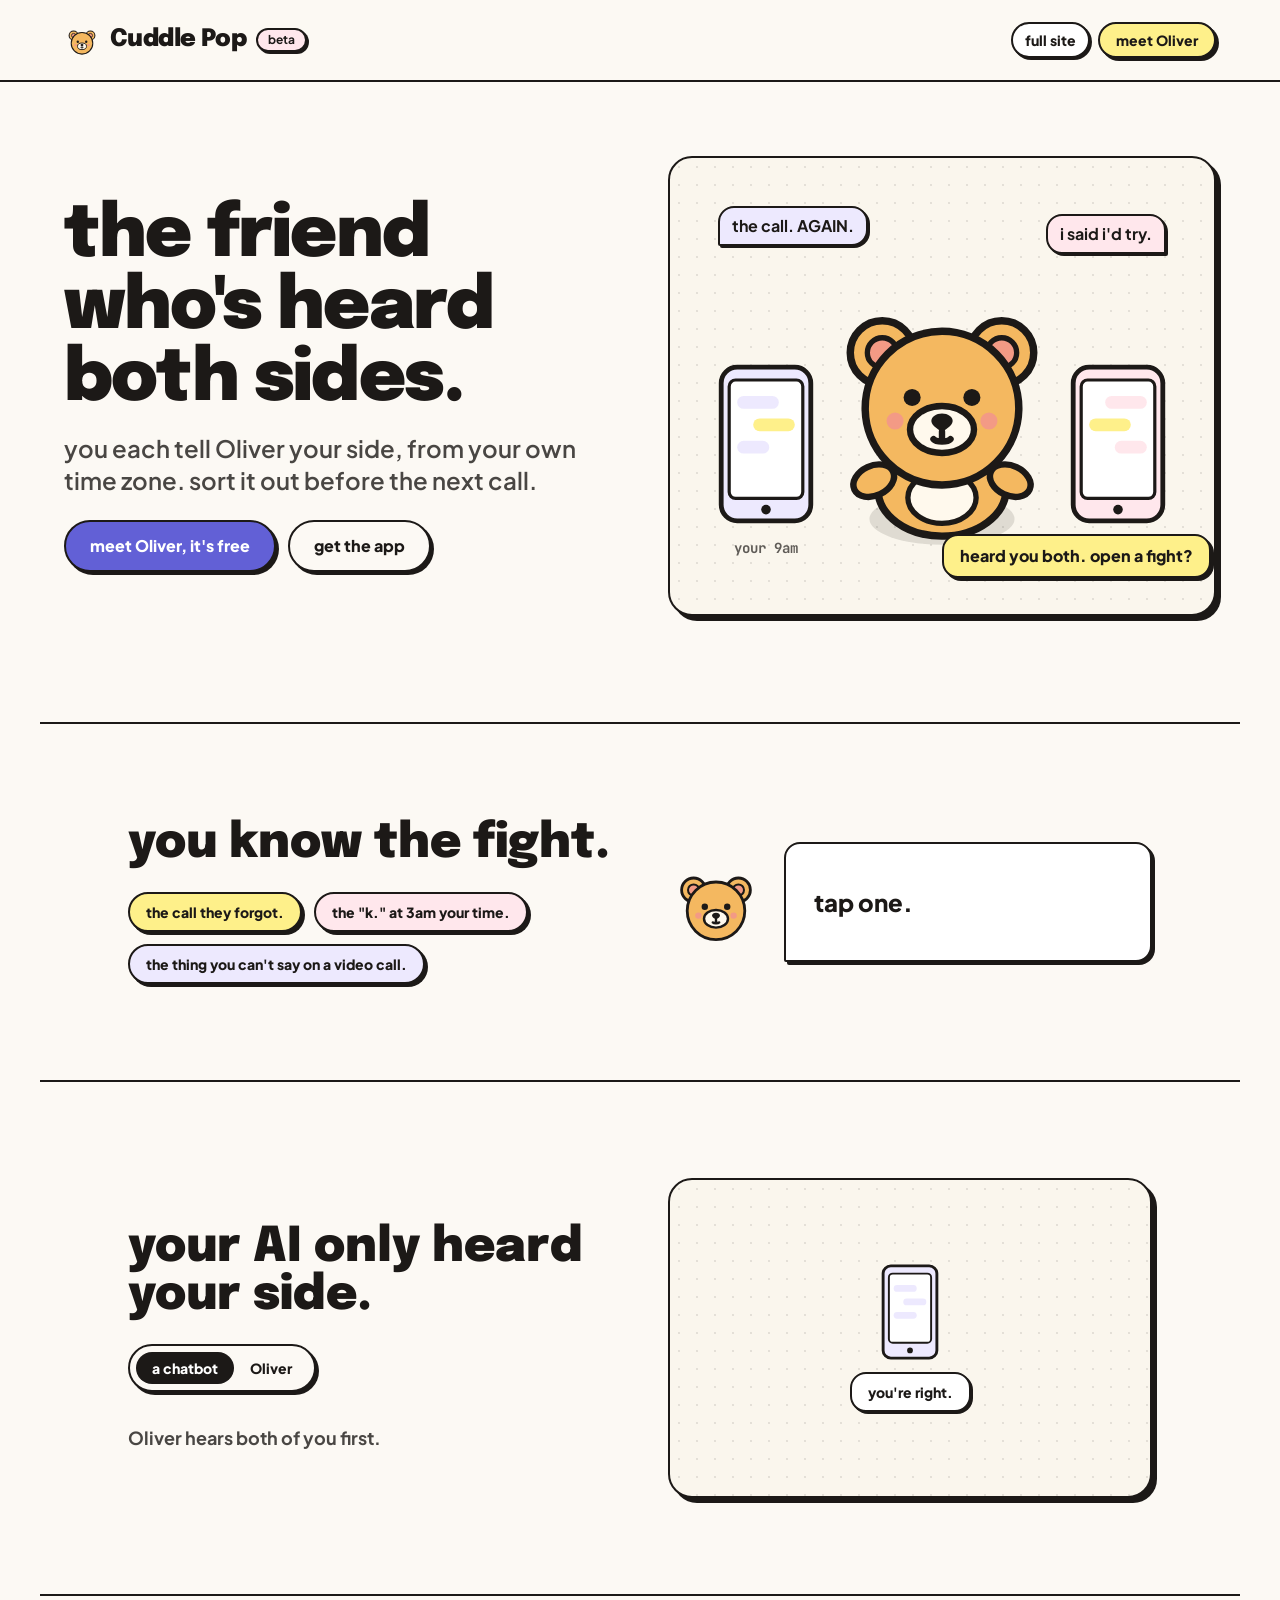
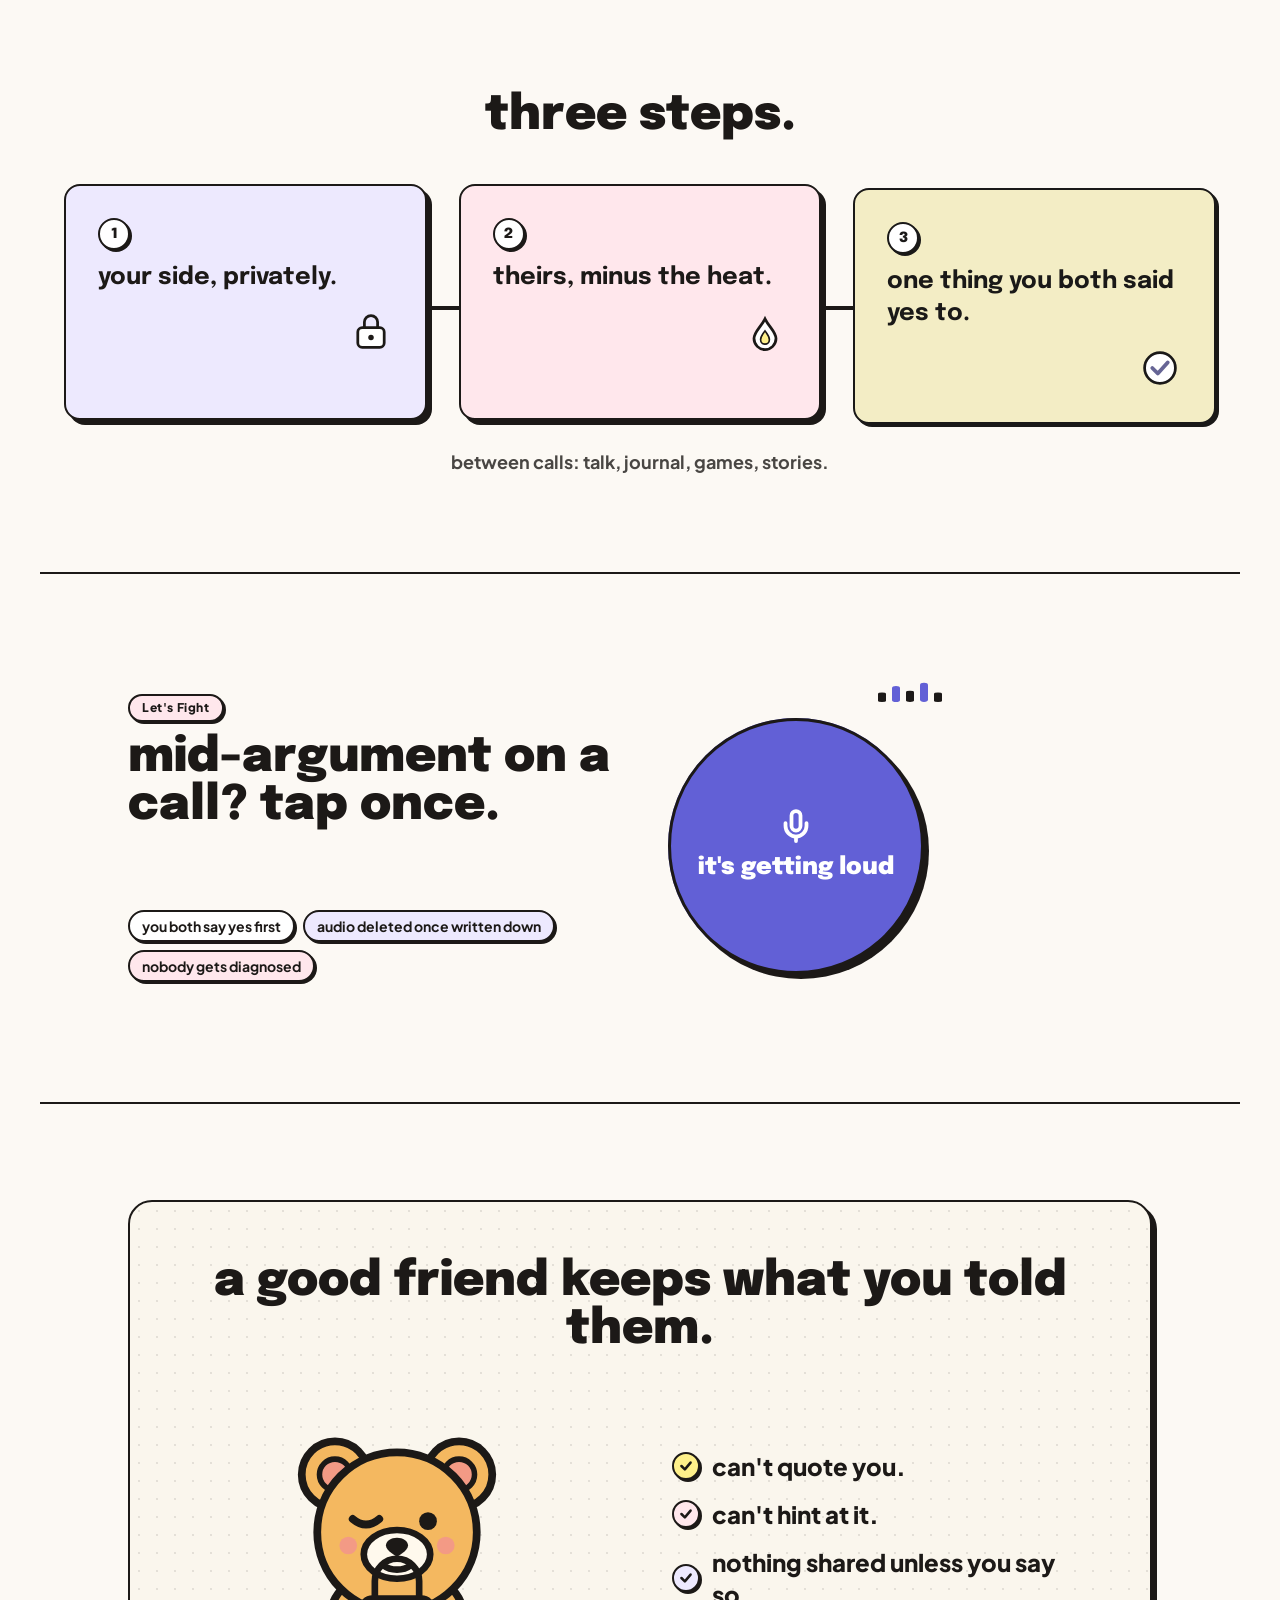
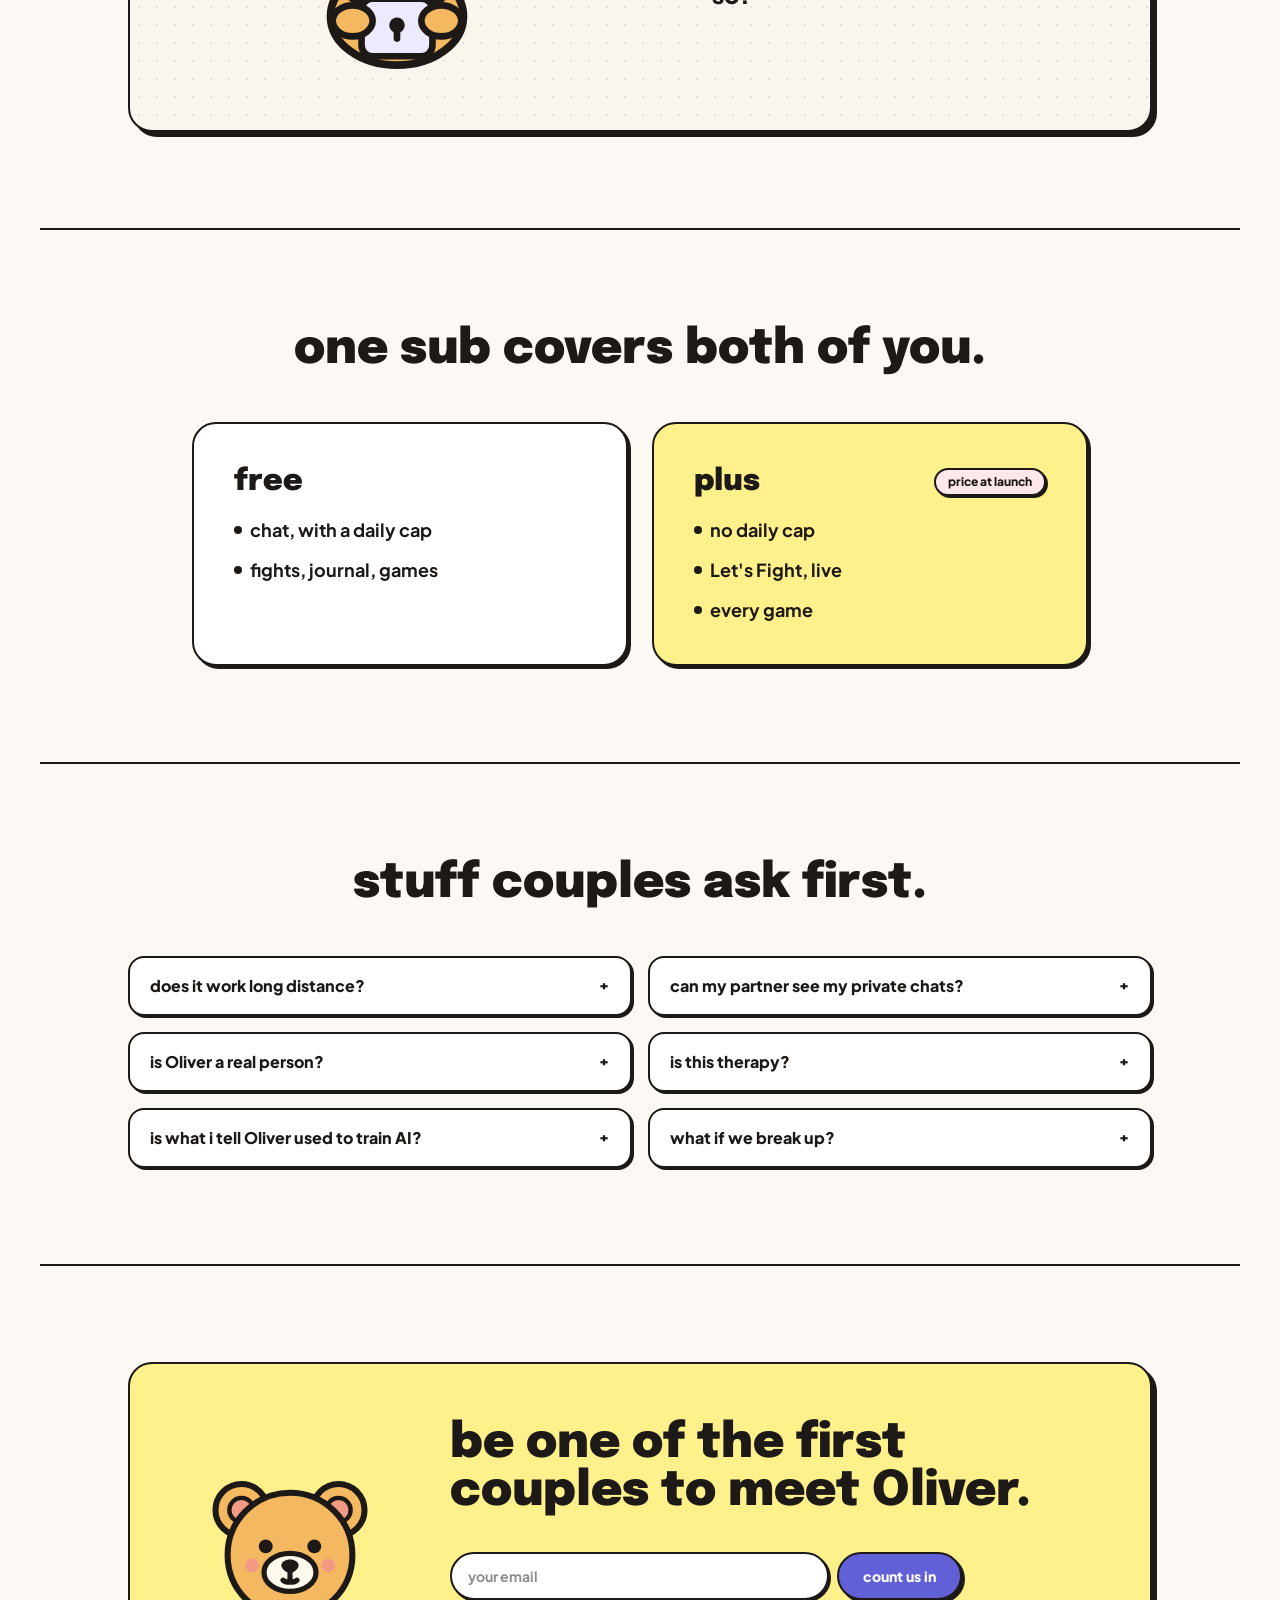
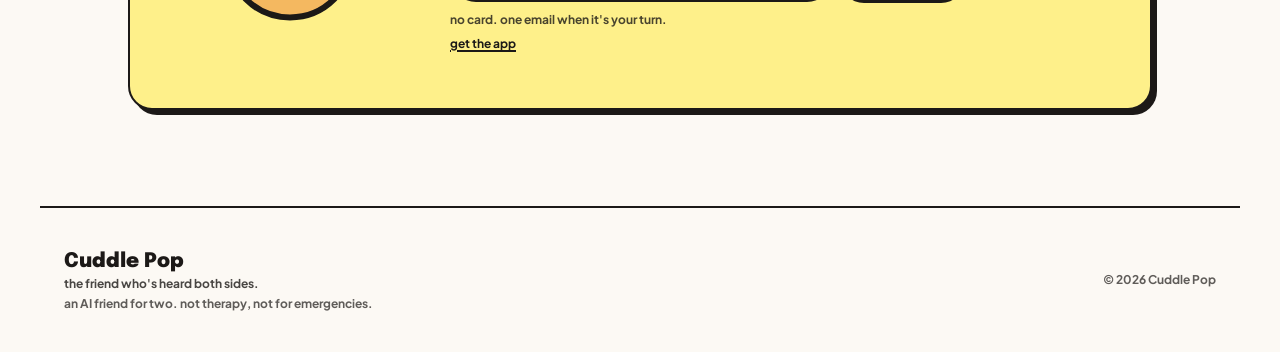
==== commit 728ed5ee: "Update site" ====
--- a/adhd/index.html
+++ b/adhd/index.html
@@ -30,10 +30,10 @@
   <!-- Google Fonts: Epilogue (headlines), Plus Jakarta Sans (body) -->
   <link rel="preconnect" href="https://fonts.googleapis.com">
   <link rel="preconnect" href="https://fonts.gstatic.com" crossorigin>
-  <link rel="preload" as="style" href="https://fonts.googleapis.com/css2?family=Epilogue:wght@700;800;900&amp;family=Plus+Jakarta+Sans:wght@500;700;800&amp;display=swap" onload="this.onload=null;this.rel='stylesheet'">
-  <noscript><link rel="stylesheet" href="https://fonts.googleapis.com/css2?family=Epilogue:wght@700;800;900&amp;family=Plus+Jakarta+Sans:wght@500;700;800&amp;display=swap"></noscript>
-
-  <link rel="stylesheet" href="/assets/site.css?v=aeb097e380">
+  <link rel="preload" as="style" href="https://fonts.googleapis.com/css2?family=Epilogue:wght@700;900&amp;family=Plus+Jakarta+Sans:wght@700;800&amp;family=JetBrains+Mono:wght@700&amp;display=swap" onload="this.onload=null;this.rel='stylesheet'">
+  <noscript><link rel="stylesheet" href="https://fonts.googleapis.com/css2?family=Epilogue:wght@700;900&amp;family=Plus+Jakarta+Sans:wght@700;800&amp;family=JetBrains+Mono:wght@700&amp;display=swap"></noscript>
+
+  <link rel="stylesheet" href="/assets/site.css?v=946b703394">
 
   <style>
     body {
@@ -126,12 +126,13 @@
     @media (prefers-reduced-motion: reduce) {
       *, ::before, ::after { animation-duration: 0.01ms !important; animation-iteration-count: 1 !important; transition-duration: 0.01ms !important; scroll-behavior: auto !important; }
       .bub-l, .bub-r, .bub-o, .reveal, #step-line { opacity: 1 !important; transform: none !important; }
+      .bub-o { transform: translateX(-50%) !important; }
       .step { filter: none; }
       #hero-card { transform: none !important; }
     }
   </style>
 
-  <script src="/assets/track.js?v=4882228693" defer></script>
+  <script src="/assets/track.js?v=7691872161" defer></script>
 
   <script type="application/ld+json">
   {
@@ -536,7 +537,7 @@
       <div>
         <div class="font-heading font-black text-xl">Cuddle Pop</div>
         <div class="text-xs font-bold text-ink/80">the friend who's heard both sides.</div>
-        <div class="text-xs font-bold text-ink/60 mt-1">an AI friend for two. not therapy, not for emergencies.</div>
+        <div class="text-xs font-bold text-ink/70 mt-1">an AI friend for two. not therapy, not for emergencies.</div>
       </div>
       <div class="text-xs font-bold text-ink/70">&copy; 2026 Cuddle Pop</div>
     </div>
--- a/assets/site.css
+++ b/assets/site.css
@@ -1 +1,5 @@
-*,:after,:before{--tw-border-spacing-x:0;--tw-border-spacing-y:0;--tw-translate-x:0;--tw-translate-y:0;--tw-rotate:0;--tw-skew-x:0;--tw-skew-y:0;--tw-scale-x:1;--tw-scale-y:1;--tw-pan-x: ;--tw-pan-y: ;--tw-pinch-zoom: ;--tw-scroll-snap-strictness:proximity;--tw-gradient-from-position: ;--tw-gradient-via-position: ;--tw-gradient-to-position: ;--tw-ordinal: ;--tw-slashed-zero: ;--tw-numeric-figure: ;--tw-numeric-spacing: ;--tw-numeric-fraction: ;--tw-ring-inset: ;--tw-ring-offset-width:0px;--tw-ring-offset-color:#fff;--tw-ring-color:rgba(59,130,246,.5);--tw-ring-offset-shadow:0 0 #0000;--tw-ring-shadow:0 0 #0000;--tw-shadow:0 0 #0000;--tw-shadow-colored:0 0 #0000;--tw-blur: ;--tw-brightness: ;--tw-contrast: ;--tw-grayscale: ;--tw-hue-rotate: ;--tw-invert: ;--tw-saturate: ;--tw-sepia: ;--tw-drop-shadow: ;--tw-backdrop-blur: ;--tw-backdrop-brightness: ;--tw-backdrop-contrast: ;--tw-backdrop-grayscale: ;--tw-backdrop-hue-rotate: ;--tw-backdrop-invert: ;--tw-backdrop-opacity: ;--tw-backdrop-saturate: ;--tw-backdrop-sepia: ;--tw-contain-size: ;--tw-contain-layout: ;--tw-contain-paint: ;--tw-contain-style: }::backdrop{--tw-border-spacing-x:0;--tw-border-spacing-y:0;--tw-translate-x:0;--tw-translate-y:0;--tw-rotate:0;--tw-skew-x:0;--tw-skew-y:0;--tw-scale-x:1;--tw-scale-y:1;--tw-pan-x: ;--tw-pan-y: ;--tw-pinch-zoom: ;--tw-scroll-snap-strictness:proximity;--tw-gradient-from-position: ;--tw-gradient-via-position: ;--tw-gradient-to-position: ;--tw-ordinal: ;--tw-slashed-zero: ;--tw-numeric-figure: ;--tw-numeric-spacing: ;--tw-numeric-fraction: ;--tw-ring-inset: ;--tw-ring-offset-width:0px;--tw-ring-offset-color:#fff;--tw-ring-color:rgba(59,130,246,.5);--tw-ring-offset-shadow:0 0 #0000;--tw-ring-shadow:0 0 #0000;--tw-shadow:0 0 #0000;--tw-shadow-colored:0 0 #0000;--tw-blur: ;--tw-brightness: ;--tw-contrast: ;--tw-grayscale: ;--tw-hue-rotate: ;--tw-invert: ;--tw-saturate: ;--tw-sepia: ;--tw-drop-shadow: ;--tw-backdrop-blur: ;--tw-backdrop-brightness: ;--tw-backdrop-contrast: ;--tw-backdrop-grayscale: ;--tw-backdrop-hue-rotate: ;--tw-backdrop-invert: ;--tw-backdrop-opacity: ;--tw-backdrop-saturate: ;--tw-backdrop-sepia: ;--tw-contain-size: ;--tw-contain-layout: ;--tw-contain-paint: ;--tw-contain-style: }/*! tailwindcss v3.4.19 | MIT License | https://tailwindcss.com*/*,:after,:before{box-sizing:border-box;border:0 solid #e5e7eb}:after,:before{--tw-content:""}:host,html{line-height:1.5;-webkit-text-size-adjust:100%;-moz-tab-size:4;-o-tab-size:4;tab-size:4;font-family:Plus Jakarta Sans,sans-serif;font-feature-settings:normal;font-variation-settings:normal;-webkit-tap-highlight-color:transparent}body{margin:0;line-height:inherit}hr{height:0;color:inherit;border-top-width:1px}abbr:where([title]){-webkit-text-decoration:underline dotted;text-decoration:underline dotted}h1,h2,h3,h4,h5,h6{font-size:inherit;font-weight:inherit}a{color:inherit;text-decoration:inherit}b,strong{font-weight:bolder}code,kbd,pre,samp{font-family:JetBrains Mono,monospace;font-feature-settings:normal;font-variation-settings:normal;font-size:1em}small{font-size:80%}sub,sup{font-size:75%;line-height:0;position:relative;vertical-align:baseline}sub{bottom:-.25em}sup{top:-.5em}table{text-indent:0;border-color:inherit;border-collapse:collapse}button,input,optgroup,select,textarea{font-family:inherit;font-feature-settings:inherit;font-variation-settings:inherit;font-size:100%;font-weight:inherit;line-height:inherit;letter-spacing:inherit;color:inherit;margin:0;padding:0}button,select{text-transform:none}button,input:where([type=button]),input:where([type=reset]),input:where([type=submit]){-webkit-appearance:button;background-color:transparent;background-image:none}:-moz-focusring{outline:auto}:-moz-ui-invalid{box-shadow:none}progress{vertical-align:baseline}::-webkit-inner-spin-button,::-webkit-outer-spin-button{height:auto}[type=search]{-webkit-appearance:textfield;outline-offset:-2px}::-webkit-search-decoration{-webkit-appearance:none}::-webkit-file-upload-button{-webkit-appearance:button;font:inherit}summary{display:list-item}blockquote,dd,dl,figure,h1,h2,h3,h4,h5,h6,hr,p,pre{margin:0}fieldset{margin:0}fieldset,legend{padding:0}menu,ol,ul{list-style:none;margin:0;padding:0}dialog{padding:0}textarea{resize:vertical}input::-moz-placeholder,textarea::-moz-placeholder{opacity:1;color:#9ca3af}input::placeholder,textarea::placeholder{opacity:1;color:#9ca3af}[role=button],button{cursor:pointer}:disabled{cursor:default}audio,canvas,embed,iframe,img,object,svg,video{display:block;vertical-align:middle}img,video{max-width:100%;height:auto}[hidden]:where(:not([hidden=until-found])){display:none}.sr-only{position:absolute;width:1px;height:1px;padding:0;margin:-1px;overflow:hidden;clip:rect(0,0,0,0);white-space:nowrap;border-width:0}.pointer-events-none{pointer-events:none}.pointer-events-auto{pointer-events:auto}.fixed{position:fixed}.absolute{position:absolute}.relative{position:relative}.sticky{position:sticky}.inset-0{inset:0}.inset-x-0{left:0;right:0}.-bottom-3{bottom:-.75rem}.-top-16{top:-4rem}.left-0{left:0}.left-1\/2{left:50%}.left-\[8\%\]{left:8%}.right-0{right:0}.right-2{right:.5rem}.right-3{right:.75rem}.right-\[8\%\]{right:8%}.top-0{top:0}.top-1\/2{top:50%}.top-2{top:.5rem}.top-3{top:.75rem}.-z-10{z-index:-10}.z-10{z-index:10}.z-20{z-index:20}.z-30{z-index:30}.z-50{z-index:50}.z-\[60\]{z-index:60}.mx-auto{margin-left:auto;margin-right:auto}.-mt-2{margin-top:-.5rem}.mb-10{margin-bottom:2.5rem}.mb-2{margin-bottom:.5rem}.mb-3{margin-bottom:.75rem}.mb-4{margin-bottom:1rem}.mb-6{margin-bottom:1.5rem}.mb-8{margin-bottom:2rem}.ml-2{margin-left:.5rem}.ml-auto{margin-left:auto}.mr-2{margin-right:.5rem}.mt-1{margin-top:.25rem}.mt-2{margin-top:.5rem}.mt-4{margin-top:1rem}.block{display:block}.inline-block{display:inline-block}.flex{display:flex}.inline-flex{display:inline-flex}.grid{display:grid}.hidden{display:none}.aspect-\[4\/3\]{aspect-ratio:4/3}.aspect-square{aspect-ratio:1/1}.h-1{height:.25rem}.h-11{height:2.75rem}.h-12{height:3rem}.h-16{height:4rem}.h-2{height:.5rem}.h-2\.5{height:.625rem}.h-20{height:5rem}.h-24{height:6rem}.h-28{height:7rem}.h-4{height:1rem}.h-44{height:11rem}.h-7{height:1.75rem}.h-8{height:2rem}.h-9{height:2.25rem}.h-\[6px\]{height:6px}.h-full{height:100%}.min-h-\[200px\]{min-height:200px}.min-h-\[230px\]{min-height:230px}.min-h-\[60px\]{min-height:60px}.min-h-screen{min-height:100vh}.w-1{width:.25rem}.w-11{width:2.75rem}.w-12{width:3rem}.w-16{width:4rem}.w-2{width:.5rem}.w-2\.5{width:.625rem}.w-20{width:5rem}.w-28{width:7rem}.w-36{width:9rem}.w-4{width:1rem}.w-40{width:10rem}.w-44{width:11rem}.w-48{width:12rem}.w-5{width:1.25rem}.w-7{width:1.75rem}.w-72{width:18rem}.w-8{width:2rem}.w-9{width:2.25rem}.w-\[calc\(100\%-2rem\)\]{width:calc(100% - 2rem)}.w-full{width:100%}.min-w-0{min-width:0}.max-w-2xl{max-width:42rem}.max-w-4xl{max-width:56rem}.max-w-\[1200px\]{max-width:1200px}.max-w-\[60ch\]{max-width:60ch}.max-w-\[85\%\]{max-width:85%}.max-w-\[90\%\]{max-width:90%}.max-w-full{max-width:100%}.max-w-md{max-width:28rem}.max-w-sm{max-width:24rem}.max-w-xl{max-width:36rem}.max-w-xs{max-width:20rem}.flex-1{flex:1 1 0%}.shrink-0{flex-shrink:0}.rotate-180{--tw-rotate:180deg}.rotate-180,.rotate-\[-1\.5deg\]{transform:translate(var(--tw-translate-x),var(--tw-translate-y)) rotate(var(--tw-rotate)) skewX(var(--tw-skew-x)) skewY(var(--tw-skew-y)) scaleX(var(--tw-scale-x)) scaleY(var(--tw-scale-y))}.rotate-\[-1\.5deg\]{--tw-rotate:-1.5deg}.rotate-\[-1deg\]{--tw-rotate:-1deg}.rotate-\[-1deg\],.rotate-\[-3deg\]{transform:translate(var(--tw-translate-x),var(--tw-translate-y)) rotate(var(--tw-rotate)) skewX(var(--tw-skew-x)) skewY(var(--tw-skew-y)) scaleX(var(--tw-scale-x)) scaleY(var(--tw-scale-y))}.rotate-\[-3deg\]{--tw-rotate:-3deg}.rotate-\[1\.5deg\]{--tw-rotate:1.5deg}.rotate-\[1\.5deg\],.rotate-\[2deg\]{transform:translate(var(--tw-translate-x),var(--tw-translate-y)) rotate(var(--tw-rotate)) skewX(var(--tw-skew-x)) skewY(var(--tw-skew-y)) scaleX(var(--tw-scale-x)) scaleY(var(--tw-scale-y))}.rotate-\[2deg\]{--tw-rotate:2deg}.rotate-\[6deg\]{--tw-rotate:6deg}.rotate-\[6deg\],.transform{transform:translate(var(--tw-translate-x),var(--tw-translate-y)) rotate(var(--tw-rotate)) skewX(var(--tw-skew-x)) skewY(var(--tw-skew-y)) scaleX(var(--tw-scale-x)) scaleY(var(--tw-scale-y))}@keyframes ping{75%,to{transform:scale(2);opacity:0}}.animate-ping{animation:ping 1s cubic-bezier(0,0,.2,1) infinite}.grid-cols-1{grid-template-columns:repeat(1,minmax(0,1fr))}.grid-cols-2{grid-template-columns:repeat(2,minmax(0,1fr))}.flex-col{flex-direction:column}.flex-wrap{flex-wrap:wrap}.items-start{align-items:flex-start}.items-end{align-items:flex-end}.items-center{align-items:center}.justify-end{justify-content:flex-end}.justify-center{justify-content:center}.justify-between{justify-content:space-between}.gap-0\.5{gap:.125rem}.gap-1{gap:.25rem}.gap-1\.5{gap:.375rem}.gap-2{gap:.5rem}.gap-2\.5{gap:.625rem}.gap-3{gap:.75rem}.gap-4{gap:1rem}.gap-5{gap:1.25rem}.gap-6{gap:1.5rem}.gap-8{gap:2rem}.space-y-1>:not([hidden])~:not([hidden]){--tw-space-y-reverse:0;margin-top:calc(.25rem*(1 - var(--tw-space-y-reverse)));margin-bottom:calc(.25rem*var(--tw-space-y-reverse))}.space-y-1\.5>:not([hidden])~:not([hidden]){--tw-space-y-reverse:0;margin-top:calc(.375rem*(1 - var(--tw-space-y-reverse)));margin-bottom:calc(.375rem*var(--tw-space-y-reverse))}.space-y-2>:not([hidden])~:not([hidden]){--tw-space-y-reverse:0;margin-top:calc(.5rem*(1 - var(--tw-space-y-reverse)));margin-bottom:calc(.5rem*var(--tw-space-y-reverse))}.space-y-20>:not([hidden])~:not([hidden]){--tw-space-y-reverse:0;margin-top:calc(5rem*(1 - var(--tw-space-y-reverse)));margin-bottom:calc(5rem*var(--tw-space-y-reverse))}.space-y-3>:not([hidden])~:not([hidden]){--tw-space-y-reverse:0;margin-top:calc(.75rem*(1 - var(--tw-space-y-reverse)));margin-bottom:calc(.75rem*var(--tw-space-y-reverse))}.space-y-4>:not([hidden])~:not([hidden]){--tw-space-y-reverse:0;margin-top:calc(1rem*(1 - var(--tw-space-y-reverse)));margin-bottom:calc(1rem*var(--tw-space-y-reverse))}.space-y-5>:not([hidden])~:not([hidden]){--tw-space-y-reverse:0;margin-top:calc(1.25rem*(1 - var(--tw-space-y-reverse)));margin-bottom:calc(1.25rem*var(--tw-space-y-reverse))}.space-y-6>:not([hidden])~:not([hidden]){--tw-space-y-reverse:0;margin-top:calc(1.5rem*(1 - var(--tw-space-y-reverse)));margin-bottom:calc(1.5rem*var(--tw-space-y-reverse))}.space-y-8>:not([hidden])~:not([hidden]){--tw-space-y-reverse:0;margin-top:calc(2rem*(1 - var(--tw-space-y-reverse)));margin-bottom:calc(2rem*var(--tw-space-y-reverse))}.overflow-hidden{overflow:hidden}.scroll-smooth{scroll-behavior:smooth}.whitespace-nowrap{white-space:nowrap}.rounded{border-radius:.25rem}.rounded-2xl{border-radius:1rem}.rounded-3xl{border-radius:1.5rem}.rounded-\[1\.75rem\]{border-radius:1.75rem}.rounded-full{border-radius:9999px}.rounded-lg{border-radius:.5rem}.rounded-md{border-radius:.375rem}.rounded-xl{border-radius:.75rem}.rounded-bl-sm{border-bottom-left-radius:.125rem}.rounded-br-sm{border-bottom-right-radius:.125rem}.rounded-tl-none{border-top-left-radius:0}.rounded-tr-none{border-top-right-radius:0}.border{border-width:1px}.border-2{border-width:2px}.border-\[3px\]{border-width:3px}.border-b{border-bottom-width:1px}.border-b-2{border-bottom-width:2px}.border-t{border-top-width:1px}.border-t-2{border-top-width:2px}.border-dashed{border-style:dashed}.border-\[\#2B2749\]{--tw-border-opacity:1;border-color:rgb(43 39 73/var(--tw-border-opacity,1))}.border-amber-300{--tw-border-opacity:1;border-color:rgb(252 211 77/var(--tw-border-opacity,1))}.border-brand-border{--tw-border-opacity:1;border-color:rgb(38 38 38/var(--tw-border-opacity,1))}.border-brand-dark{--tw-border-opacity:1;border-color:rgb(28 25 23/var(--tw-border-opacity,1))}.border-brand-primary{--tw-border-opacity:1;border-color:rgb(98 96 214/var(--tw-border-opacity,1))}.border-brand-primary\/40{border-color:rgba(98,96,214,.4)}.border-brand-primary\/50{border-color:rgba(98,96,214,.5)}.border-emerald-600{--tw-border-opacity:1;border-color:rgb(5 150 105/var(--tw-border-opacity,1))}.border-indigo-100{--tw-border-opacity:1;border-color:rgb(224 231 255/var(--tw-border-opacity,1))}.border-ink{--tw-border-opacity:1;border-color:rgb(28 25 23/var(--tw-border-opacity,1))}.border-stone-200{--tw-border-opacity:1;border-color:rgb(231 229 228/var(--tw-border-opacity,1))}.border-stone-300{--tw-border-opacity:1;border-color:rgb(214 211 209/var(--tw-border-opacity,1))}.border-stone-700{--tw-border-opacity:1;border-color:rgb(68 64 60/var(--tw-border-opacity,1))}.border-stone-800{--tw-border-opacity:1;border-color:rgb(41 37 36/var(--tw-border-opacity,1))}.border-transparent{border-color:transparent}.bg-amber-200\/80{background-color:hsla(48,97%,77%,.8)}.bg-amber-400{--tw-bg-opacity:1;background-color:rgb(251 191 36/var(--tw-bg-opacity,1))}.bg-amber-50\/70{background-color:rgba(255,251,235,.7)}.bg-brand-butter{--tw-bg-opacity:1;background-color:rgb(255 251 235/var(--tw-bg-opacity,1))}.bg-brand-cream{--tw-bg-opacity:1;background-color:rgb(252 249 244/var(--tw-bg-opacity,1))}.bg-brand-cream\/40{background-color:hsla(38,57%,97%,.4)}.bg-brand-cream\/\[0\.92\]{background-color:hsla(38,57%,97%,.92)}.bg-brand-dark\/40{background-color:rgba(28,25,23,.4)}.bg-brand-lavender{--tw-bg-opacity:1;background-color:rgb(237 233 254/var(--tw-bg-opacity,1))}.bg-brand-lemon{--tw-bg-opacity:1;background-color:rgb(254 240 138/var(--tw-bg-opacity,1))}.bg-brand-lemon\/60{background-color:hsla(53,98%,77%,.6)}.bg-brand-peach{--tw-bg-opacity:1;background-color:rgb(255 231 236/var(--tw-bg-opacity,1))}.bg-brand-primary{--tw-bg-opacity:1;background-color:rgb(98 96 214/var(--tw-bg-opacity,1))}.bg-brand-primary\/20{background-color:rgba(98,96,214,.2)}.bg-brand-rose{--tw-bg-opacity:1;background-color:rgb(253 164 175/var(--tw-bg-opacity,1))}.bg-canvas{--tw-bg-opacity:1;background-color:rgb(252 249 244/var(--tw-bg-opacity,1))}.bg-canvas\/90{background-color:hsla(38,57%,97%,.9)}.bg-emerald-100{--tw-bg-opacity:1;background-color:rgb(209 250 229/var(--tw-bg-opacity,1))}.bg-indigo-50\/60{background-color:rgba(238,242,255,.6)}.bg-indigo-500{--tw-bg-opacity:1;background-color:rgb(99 102 241/var(--tw-bg-opacity,1))}.bg-ink{--tw-bg-opacity:1;background-color:rgb(28 25 23/var(--tw-bg-opacity,1))}.bg-ink\/40{background-color:rgba(28,25,23,.4)}.bg-lavender{--tw-bg-opacity:1;background-color:rgb(237 233 254/var(--tw-bg-opacity,1))}.bg-lemon{--tw-bg-opacity:1;background-color:rgb(254 240 138/var(--tw-bg-opacity,1))}.bg-peach{--tw-bg-opacity:1;background-color:rgb(255 231 236/var(--tw-bg-opacity,1))}.bg-red-400{--tw-bg-opacity:1;background-color:rgb(248 113 113/var(--tw-bg-opacity,1))}.bg-red-500{--tw-bg-opacity:1;background-color:rgb(239 68 68/var(--tw-bg-opacity,1))}.bg-stone-100{--tw-bg-opacity:1;background-color:rgb(245 245 244/var(--tw-bg-opacity,1))}.bg-stone-800{--tw-bg-opacity:1;background-color:rgb(41 37 36/var(--tw-bg-opacity,1))}.bg-stone-900{--tw-bg-opacity:1;background-color:rgb(28 25 23/var(--tw-bg-opacity,1))}.bg-stone-950{--tw-bg-opacity:1;background-color:rgb(12 10 9/var(--tw-bg-opacity,1))}.bg-violet{--tw-bg-opacity:1;background-color:rgb(98 96 214/var(--tw-bg-opacity,1))}.bg-white{--tw-bg-opacity:1;background-color:rgb(255 255 255/var(--tw-bg-opacity,1))}.object-cover{-o-object-fit:cover;object-fit:cover}.p-1{padding:.25rem}.p-1\.5{padding:.375rem}.p-2{padding:.5rem}.p-2\.5{padding:.625rem}.p-3{padding:.75rem}.p-3\.5{padding:.875rem}.p-4{padding:1rem}.p-5{padding:1.25rem}.p-6{padding:1.5rem}.px-1\.5{padding-left:.375rem;padding-right:.375rem}.px-2{padding-left:.5rem;padding-right:.5rem}.px-2\.5{padding-left:.625rem;padding-right:.625rem}.px-3{padding-left:.75rem;padding-right:.75rem}.px-3\.5{padding-left:.875rem;padding-right:.875rem}.px-4{padding-left:1rem;padding-right:1rem}.px-5{padding-left:1.25rem;padding-right:1.25rem}.px-6{padding-left:1.5rem;padding-right:1.5rem}.py-0\.5{padding-top:.125rem;padding-bottom:.125rem}.py-1{padding-top:.25rem;padding-bottom:.25rem}.py-1\.5{padding-top:.375rem;padding-bottom:.375rem}.py-10{padding-top:2.5rem;padding-bottom:2.5rem}.py-14{padding-top:3.5rem;padding-bottom:3.5rem}.py-2{padding-top:.5rem;padding-bottom:.5rem}.py-2\.5{padding-top:.625rem;padding-bottom:.625rem}.py-3{padding-top:.75rem;padding-bottom:.75rem}.py-3\.5{padding-top:.875rem;padding-bottom:.875rem}.pb-16{padding-bottom:4rem}.pb-2{padding-bottom:.5rem}.pb-24{padding-bottom:6rem}.pb-3\.5{padding-bottom:.875rem}.pb-4{padding-bottom:1rem}.pr-10{padding-right:2.5rem}.pt-0{padding-top:0}.pt-1{padding-top:.25rem}.pt-10{padding-top:2.5rem}.pt-2{padding-top:.5rem}.pt-6{padding-top:1.5rem}.pt-8{padding-top:2rem}.text-left{text-align:left}.text-center{text-align:center}.align-middle{vertical-align:middle}.font-accent{font-family:"Instrument Serif",Georgia,serif}.font-hand{font-family:Caveat,cursive}.font-heading{font-family:Epilogue,sans-serif}.font-mono{font-family:JetBrains Mono,monospace}.text-2xl{font-size:1.5rem;line-height:2rem}.text-3xl{font-size:1.875rem;line-height:2.25rem}.text-4xl{font-size:2.25rem;line-height:2.5rem}.text-\[1\.08em\]{font-size:1.08em}.text-\[10px\]{font-size:10px}.text-\[11px\]{font-size:11px}.text-\[15px\]{font-size:15px}.text-\[17px\]{font-size:17px}.text-\[2\.6rem\]{font-size:2.6rem}.text-base{font-size:1rem;line-height:1.5rem}.text-lg{font-size:1.125rem;line-height:1.75rem}.text-sm{font-size:.875rem;line-height:1.25rem}.text-xl{font-size:1.25rem;line-height:1.75rem}.text-xs{font-size:.75rem;line-height:1rem}.font-black{font-weight:900}.font-bold{font-weight:700}.font-extrabold{font-weight:800}.font-medium{font-weight:500}.font-normal{font-weight:400}.font-semibold{font-weight:600}.italic{font-style:italic}.leading-\[1\.04\]{line-height:1.04}.leading-\[1\.05\]{line-height:1.05}.leading-\[1\.08\]{line-height:1.08}.leading-\[1\.65\]{line-height:1.65}.leading-\[1\.6\]{line-height:1.6}.leading-none{line-height:1}.leading-relaxed{line-height:1.625}.leading-snug{line-height:1.375}.leading-tight{line-height:1.25}.tracking-\[-0\.01em\]{letter-spacing:-.01em}.tracking-\[-0\.02em\]{letter-spacing:-.02em}.tracking-\[-0\.035em\]{letter-spacing:-.035em}.tracking-\[0\.06em\]{letter-spacing:.06em}.tracking-tight{letter-spacing:-.025em}.tracking-wide{letter-spacing:.025em}.tracking-wider{letter-spacing:.05em}.text-brand-dark{--tw-text-opacity:1;color:rgb(28 25 23/var(--tw-text-opacity,1))}.text-brand-dark\/80{color:rgba(28,25,23,.8)}.text-brand-lemon{--tw-text-opacity:1;color:rgb(254 240 138/var(--tw-text-opacity,1))}.text-brand-primary{--tw-text-opacity:1;color:rgb(98 96 214/var(--tw-text-opacity,1))}.text-brand-rose{--tw-text-opacity:1;color:rgb(253 164 175/var(--tw-text-opacity,1))}.text-emerald-800{--tw-text-opacity:1;color:rgb(6 95 70/var(--tw-text-opacity,1))}.text-indigo-100{--tw-text-opacity:1;color:rgb(224 231 255/var(--tw-text-opacity,1))}.text-indigo-300{--tw-text-opacity:1;color:rgb(165 180 252/var(--tw-text-opacity,1))}.text-ink{--tw-text-opacity:1;color:rgb(28 25 23/var(--tw-text-opacity,1))}.text-ink\/60{color:rgba(28,25,23,.6)}.text-ink\/70{color:rgba(28,25,23,.7)}.text-ink\/80{color:rgba(28,25,23,.8)}.text-red-400{--tw-text-opacity:1;color:rgb(248 113 113/var(--tw-text-opacity,1))}.text-stone-200{--tw-text-opacity:1;color:rgb(231 229 228/var(--tw-text-opacity,1))}.text-stone-400{--tw-text-opacity:1;color:rgb(168 162 158/var(--tw-text-opacity,1))}.text-stone-500{--tw-text-opacity:1;color:rgb(120 113 108/var(--tw-text-opacity,1))}.text-stone-600{--tw-text-opacity:1;color:rgb(87 83 78/var(--tw-text-opacity,1))}.text-stone-700{--tw-text-opacity:1;color:rgb(68 64 60/var(--tw-text-opacity,1))}.text-stone-800{--tw-text-opacity:1;color:rgb(41 37 36/var(--tw-text-opacity,1))}.text-stone-900{--tw-text-opacity:1;color:rgb(28 25 23/var(--tw-text-opacity,1))}.text-stone-950{--tw-text-opacity:1;color:rgb(12 10 9/var(--tw-text-opacity,1))}.text-white{--tw-text-opacity:1;color:rgb(255 255 255/var(--tw-text-opacity,1))}.underline{text-decoration-line:underline}.decoration-2{text-decoration-thickness:2px}.underline-offset-2{text-underline-offset:2px}.antialiased{-webkit-font-smoothing:antialiased;-moz-osx-font-smoothing:grayscale}.shadow-\[0_2px_0_rgba\(43\2c 39\2c 73\2c 0\.06\)\]{--tw-shadow:0 2px 0 rgba(43,39,73,.06);--tw-shadow-colored:0 2px 0 var(--tw-shadow-color);box-shadow:var(--tw-ring-offset-shadow,0 0 #0000),var(--tw-ring-shadow,0 0 #0000),var(--tw-shadow)}.shadow-\[3px_3px_0px_\#2B2749\]{--tw-shadow:3px 3px 0px #2b2749;--tw-shadow-colored:3px 3px 0px var(--tw-shadow-color)}.shadow-\[3px_3px_0px_\#2B2749\],.shadow-pop{box-shadow:var(--tw-ring-offset-shadow,0 0 #0000),var(--tw-ring-shadow,0 0 #0000),var(--tw-shadow)}.shadow-pop{--tw-shadow:3px 3px 0px #1c1917;--tw-shadow-colored:3px 3px 0px var(--tw-shadow-color)}.shadow-pop-lg{--tw-shadow:5px 5px 0px #1c1917;--tw-shadow-colored:5px 5px 0px var(--tw-shadow-color)}.shadow-pop-lg,.shadow-pop-sm{box-shadow:var(--tw-ring-offset-shadow,0 0 #0000),var(--tw-ring-shadow,0 0 #0000),var(--tw-shadow)}.shadow-pop-sm{--tw-shadow:2px 2px 0px #1c1917;--tw-shadow-colored:2px 2px 0px var(--tw-shadow-color)}.ring{--tw-ring-offset-shadow:var(--tw-ring-inset) 0 0 0 var(--tw-ring-offset-width) var(--tw-ring-offset-color);--tw-ring-shadow:var(--tw-ring-inset) 0 0 0 calc(3px + var(--tw-ring-offset-width)) var(--tw-ring-color)}.ring,.ring-2{box-shadow:var(--tw-ring-offset-shadow),var(--tw-ring-shadow),var(--tw-shadow,0 0 #0000)}.ring-2{--tw-ring-offset-shadow:var(--tw-ring-inset) 0 0 0 var(--tw-ring-offset-width) var(--tw-ring-offset-color);--tw-ring-shadow:var(--tw-ring-inset) 0 0 0 calc(2px + var(--tw-ring-offset-width)) var(--tw-ring-color)}.ring-4{--tw-ring-offset-shadow:var(--tw-ring-inset) 0 0 0 var(--tw-ring-offset-width) var(--tw-ring-offset-color);--tw-ring-shadow:var(--tw-ring-inset) 0 0 0 calc(4px + var(--tw-ring-offset-width)) var(--tw-ring-color);box-shadow:var(--tw-ring-offset-shadow),var(--tw-ring-shadow),var(--tw-shadow,0 0 #0000)}.ring-brand-primary{--tw-ring-opacity:1;--tw-ring-color:rgb(98 96 214/var(--tw-ring-opacity,1))}.ring-violet\/40{--tw-ring-color:rgba(98,96,214,.4)}.blur{--tw-blur:blur(8px)}.blur,.drop-shadow{filter:var(--tw-blur) var(--tw-brightness) var(--tw-contrast) var(--tw-grayscale) var(--tw-hue-rotate) var(--tw-invert) var(--tw-saturate) var(--tw-sepia) var(--tw-drop-shadow)}.drop-shadow{--tw-drop-shadow:drop-shadow(0 1px 2px rgba(0,0,0,.1)) drop-shadow(0 1px 1px rgba(0,0,0,.06))}.filter{filter:var(--tw-blur) var(--tw-brightness) var(--tw-contrast) var(--tw-grayscale) var(--tw-hue-rotate) var(--tw-invert) var(--tw-saturate) var(--tw-sepia) var(--tw-drop-shadow)}.backdrop-blur-md{--tw-backdrop-blur:blur(12px)}.backdrop-blur-md,.backdrop-filter{-webkit-backdrop-filter:var(--tw-backdrop-blur) var(--tw-backdrop-brightness) var(--tw-backdrop-contrast) var(--tw-backdrop-grayscale) var(--tw-backdrop-hue-rotate) var(--tw-backdrop-invert) var(--tw-backdrop-opacity) var(--tw-backdrop-saturate) var(--tw-backdrop-sepia);backdrop-filter:var(--tw-backdrop-blur) var(--tw-backdrop-brightness) var(--tw-backdrop-contrast) var(--tw-backdrop-grayscale) var(--tw-backdrop-hue-rotate) var(--tw-backdrop-invert) var(--tw-backdrop-opacity) var(--tw-backdrop-saturate) var(--tw-backdrop-sepia)}.transition{transition-property:color,background-color,border-color,text-decoration-color,fill,stroke,opacity,box-shadow,transform,filter,-webkit-backdrop-filter;transition-property:color,background-color,border-color,text-decoration-color,fill,stroke,opacity,box-shadow,transform,filter,backdrop-filter;transition-property:color,background-color,border-color,text-decoration-color,fill,stroke,opacity,box-shadow,transform,filter,backdrop-filter,-webkit-backdrop-filter;transition-timing-function:cubic-bezier(.4,0,.2,1);transition-duration:.15s}.transition-\[transform\2c background-color\]{transition-property:transform,background-color;transition-timing-function:cubic-bezier(.4,0,.2,1);transition-duration:.15s}.transition-all{transition-property:all;transition-timing-function:cubic-bezier(.4,0,.2,1);transition-duration:.15s}.transition-colors{transition-property:color,background-color,border-color,text-decoration-color,fill,stroke;transition-timing-function:cubic-bezier(.4,0,.2,1);transition-duration:.15s}.transition-transform{transition-property:transform;transition-timing-function:cubic-bezier(.4,0,.2,1)}.duration-150,.transition-transform{transition-duration:.15s}.ease-in-out{transition-timing-function:cubic-bezier(.4,0,.2,1)}.ease-out{transition-timing-function:cubic-bezier(0,0,.2,1)}.will-change-transform{will-change:transform}.selection\:bg-brand-rose ::-moz-selection{--tw-bg-opacity:1;background-color:rgb(253 164 175/var(--tw-bg-opacity,1))}.selection\:bg-brand-rose ::selection{--tw-bg-opacity:1;background-color:rgb(253 164 175/var(--tw-bg-opacity,1))}.selection\:bg-lemon ::-moz-selection{--tw-bg-opacity:1;background-color:rgb(254 240 138/var(--tw-bg-opacity,1))}.selection\:bg-lemon ::selection{--tw-bg-opacity:1;background-color:rgb(254 240 138/var(--tw-bg-opacity,1))}.selection\:text-brand-dark ::-moz-selection{--tw-text-opacity:1;color:rgb(28 25 23/var(--tw-text-opacity,1))}.selection\:text-brand-dark ::selection{--tw-text-opacity:1;color:rgb(28 25 23/var(--tw-text-opacity,1))}.selection\:text-ink ::-moz-selection{--tw-text-opacity:1;color:rgb(28 25 23/var(--tw-text-opacity,1))}.selection\:text-ink ::selection{--tw-text-opacity:1;color:rgb(28 25 23/var(--tw-text-opacity,1))}.selection\:bg-brand-rose::-moz-selection{--tw-bg-opacity:1;background-color:rgb(253 164 175/var(--tw-bg-opacity,1))}.selection\:bg-brand-rose::selection{--tw-bg-opacity:1;background-color:rgb(253 164 175/var(--tw-bg-opacity,1))}.selection\:bg-lemon::-moz-selection{--tw-bg-opacity:1;background-color:rgb(254 240 138/var(--tw-bg-opacity,1))}.selection\:bg-lemon::selection{--tw-bg-opacity:1;background-color:rgb(254 240 138/var(--tw-bg-opacity,1))}.selection\:text-brand-dark::-moz-selection{--tw-text-opacity:1;color:rgb(28 25 23/var(--tw-text-opacity,1))}.selection\:text-brand-dark::selection{--tw-text-opacity:1;color:rgb(28 25 23/var(--tw-text-opacity,1))}.selection\:text-ink::-moz-selection{--tw-text-opacity:1;color:rgb(28 25 23/var(--tw-text-opacity,1))}.selection\:text-ink::selection{--tw-text-opacity:1;color:rgb(28 25 23/var(--tw-text-opacity,1))}.placeholder\:text-ink\/50::-moz-placeholder{color:rgba(28,25,23,.5)}.placeholder\:text-ink\/50::placeholder{color:rgba(28,25,23,.5)}.placeholder\:text-stone-400::-moz-placeholder{--tw-text-opacity:1;color:rgb(168 162 158/var(--tw-text-opacity,1))}.placeholder\:text-stone-400::placeholder{--tw-text-opacity:1;color:rgb(168 162 158/var(--tw-text-opacity,1))}.hover\:-translate-y-0\.5:hover{--tw-translate-y:-0.125rem}.hover\:-translate-y-0\.5:hover,.hover\:translate-x-0\.5:hover{transform:translate(var(--tw-translate-x),var(--tw-translate-y)) rotate(var(--tw-rotate)) skewX(var(--tw-skew-x)) skewY(var(--tw-skew-y)) scaleX(var(--tw-scale-x)) scaleY(var(--tw-scale-y))}.hover\:translate-x-0\.5:hover{--tw-translate-x:0.125rem}.hover\:translate-y-0\.5:hover{--tw-translate-y:0.125rem;transform:translate(var(--tw-translate-x),var(--tw-translate-y)) rotate(var(--tw-rotate)) skewX(var(--tw-skew-x)) skewY(var(--tw-skew-y)) scaleX(var(--tw-scale-x)) scaleY(var(--tw-scale-y))}.hover\:bg-brand-cream:hover{--tw-bg-opacity:1;background-color:rgb(252 249 244/var(--tw-bg-opacity,1))}.hover\:bg-brand-primaryHover:hover{--tw-bg-opacity:1;background-color:rgb(82 80 184/var(--tw-bg-opacity,1))}.hover\:bg-canvas:hover{--tw-bg-opacity:1;background-color:rgb(252 249 244/var(--tw-bg-opacity,1))}.hover\:bg-stone-200:hover{--tw-bg-opacity:1;background-color:rgb(231 229 228/var(--tw-bg-opacity,1))}.hover\:bg-stone-700:hover{--tw-bg-opacity:1;background-color:rgb(68 64 60/var(--tw-bg-opacity,1))}.hover\:text-brand-primary:hover,.hover\:text-violet:hover{--tw-text-opacity:1;color:rgb(98 96 214/var(--tw-text-opacity,1))}.hover\:shadow-none:hover{--tw-shadow:0 0 #0000;--tw-shadow-colored:0 0 #0000}.hover\:shadow-none:hover,.hover\:shadow-pop-lg:hover{box-shadow:var(--tw-ring-offset-shadow,0 0 #0000),var(--tw-ring-shadow,0 0 #0000),var(--tw-shadow)}.hover\:shadow-pop-lg:hover{--tw-shadow:5px 5px 0px #1c1917;--tw-shadow-colored:5px 5px 0px var(--tw-shadow-color)}.focus\:outline-none:focus{outline:2px solid transparent;outline-offset:2px}.focus\:ring-2:focus{--tw-ring-offset-shadow:var(--tw-ring-inset) 0 0 0 var(--tw-ring-offset-width) var(--tw-ring-offset-color);--tw-ring-shadow:var(--tw-ring-inset) 0 0 0 calc(2px + var(--tw-ring-offset-width)) var(--tw-ring-color);box-shadow:var(--tw-ring-offset-shadow),var(--tw-ring-shadow),var(--tw-shadow,0 0 #0000)}.focus\:ring-brand-primary:focus,.focus\:ring-violet:focus{--tw-ring-opacity:1;--tw-ring-color:rgb(98 96 214/var(--tw-ring-opacity,1))}.active\:translate-x-0\.5:active{--tw-translate-x:0.125rem}.active\:translate-x-0\.5:active,.active\:translate-y-0\.5:active{transform:translate(var(--tw-translate-x),var(--tw-translate-y)) rotate(var(--tw-rotate)) skewX(var(--tw-skew-x)) skewY(var(--tw-skew-y)) scaleX(var(--tw-scale-x)) scaleY(var(--tw-scale-y))}.active\:translate-y-0\.5:active{--tw-translate-y:0.125rem}.active\:shadow-none:active{--tw-shadow:0 0 #0000;--tw-shadow-colored:0 0 #0000;box-shadow:var(--tw-ring-offset-shadow,0 0 #0000),var(--tw-ring-shadow,0 0 #0000),var(--tw-shadow)}.group:hover .group-hover\:scale-110{--tw-scale-x:1.1;--tw-scale-y:1.1;transform:translate(var(--tw-translate-x),var(--tw-translate-y)) rotate(var(--tw-rotate)) skewX(var(--tw-skew-x)) skewY(var(--tw-skew-y)) scaleX(var(--tw-scale-x)) scaleY(var(--tw-scale-y))}@media (min-width:640px){.sm\:mr-10{margin-right:2.5rem}.sm\:block{display:block}.sm\:inline-block{display:inline-block}.sm\:h-36{height:9rem}.sm\:h-52{height:13rem}.sm\:h-56{height:14rem}.sm\:min-h-\[260px\]{min-height:260px}.sm\:w-20{width:5rem}.sm\:w-52{width:13rem}.sm\:grid-cols-2{grid-template-columns:repeat(2,minmax(0,1fr))}.sm\:flex-row{flex-direction:row}.sm\:p-10{padding:2.5rem}.sm\:p-8{padding:2rem}.sm\:px-3{padding-left:.75rem;padding-right:.75rem}.sm\:px-4{padding-left:1rem;padding-right:1rem}.sm\:px-6{padding-left:1.5rem;padding-right:1.5rem}.sm\:text-left{text-align:left}.sm\:text-2xl{font-size:1.5rem;line-height:2rem}.sm\:text-3xl{font-size:1.875rem;line-height:2.25rem}.sm\:text-4xl{font-size:2.25rem;line-height:2.5rem}.sm\:text-5xl{font-size:3rem;line-height:1}.sm\:text-6xl{font-size:3.75rem;line-height:1}.sm\:text-base{font-size:1rem;line-height:1.5rem}.sm\:text-lg{font-size:1.125rem;line-height:1.75rem}.sm\:text-sm{font-size:.875rem;line-height:1.25rem}.sm\:text-xs{font-size:.75rem;line-height:1rem}}@media (min-width:768px){.md\:not-sr-only{position:static;width:auto;height:auto;padding:0;margin:0;overflow:visible;clip:auto;white-space:normal}.md\:col-span-6{grid-column:span 6/span 6}.md\:row-span-4{grid-row:span 4/span 4}.md\:mx-0{margin-left:0;margin-right:0}.md\:-mt-4{margin-top:-1rem}.md\:mb-0{margin-bottom:0}.md\:block{display:block}.md\:flex{display:flex}.md\:grid{display:grid}.md\:hidden{display:none}.md\:h-36{height:9rem}.md\:w-36{width:9rem}.md\:w-full{width:100%}.md\:max-w-2xl{max-width:42rem}.md\:max-w-3xl{max-width:48rem}.md\:max-w-4xl{max-width:56rem}.md\:max-w-md{max-width:28rem}.md\:max-w-none{max-width:none}.md\:shrink-0{flex-shrink:0}.md\:translate-y-4{--tw-translate-y:1rem}.md\:rotate-\[-1\.5deg\],.md\:translate-y-4{transform:translate(var(--tw-translate-x),var(--tw-translate-y)) rotate(var(--tw-rotate)) skewX(var(--tw-skew-x)) skewY(var(--tw-skew-y)) scaleX(var(--tw-scale-x)) scaleY(var(--tw-scale-y))}.md\:rotate-\[-1\.5deg\]{--tw-rotate:-1.5deg}.md\:rotate-\[-2deg\]{--tw-rotate:-2deg}.md\:rotate-\[-2deg\],.md\:rotate-\[1deg\]{transform:translate(var(--tw-translate-x),var(--tw-translate-y)) rotate(var(--tw-rotate)) skewX(var(--tw-skew-x)) skewY(var(--tw-skew-y)) scaleX(var(--tw-scale-x)) scaleY(var(--tw-scale-y))}.md\:rotate-\[1deg\]{--tw-rotate:1deg}.md\:grid-cols-12{grid-template-columns:repeat(12,minmax(0,1fr))}.md\:grid-cols-2{grid-template-columns:repeat(2,minmax(0,1fr))}.md\:grid-cols-3{grid-template-columns:repeat(3,minmax(0,1fr))}.md\:grid-cols-\[1fr_auto\]{grid-template-columns:1fr auto}.md\:grid-cols-\[auto_1fr\]{grid-template-columns:auto 1fr}.md\:flex-row{flex-direction:row}.md\:items-start{align-items:flex-start}.md\:items-center{align-items:center}.md\:justify-start{justify-content:flex-start}.md\:justify-between{justify-content:space-between}.md\:gap-1{gap:.25rem}.md\:gap-1\.5{gap:.375rem}.md\:gap-10{gap:2.5rem}.md\:gap-3{gap:.75rem}.md\:gap-4{gap:1rem}.md\:gap-6{gap:1.5rem}.md\:gap-8{gap:2rem}.md\:gap-x-8{-moz-column-gap:2rem;column-gap:2rem}.md\:space-y-0>:not([hidden])~:not([hidden]){--tw-space-y-reverse:0;margin-top:calc(0px*(1 - var(--tw-space-y-reverse)));margin-bottom:calc(0px*var(--tw-space-y-reverse))}.md\:space-y-1>:not([hidden])~:not([hidden]){--tw-space-y-reverse:0;margin-top:calc(.25rem*(1 - var(--tw-space-y-reverse)));margin-bottom:calc(.25rem*var(--tw-space-y-reverse))}.md\:space-y-24>:not([hidden])~:not([hidden]){--tw-space-y-reverse:0;margin-top:calc(6rem*(1 - var(--tw-space-y-reverse)));margin-bottom:calc(6rem*var(--tw-space-y-reverse))}.md\:space-y-8>:not([hidden])~:not([hidden]){--tw-space-y-reverse:0;margin-top:calc(2rem*(1 - var(--tw-space-y-reverse)));margin-bottom:calc(2rem*var(--tw-space-y-reverse))}.md\:rounded-full{border-radius:9999px}.md\:p-1\.5{padding:.375rem}.md\:p-4{padding:1rem}.md\:p-5{padding:1.25rem}.md\:p-6{padding:1.5rem}.md\:px-3{padding-left:.75rem;padding-right:.75rem}.md\:px-8{padding-left:2rem;padding-right:2rem}.md\:py-1\.5{padding-top:.375rem;padding-bottom:.375rem}.md\:py-20{padding-top:5rem;padding-bottom:5rem}.md\:pb-0{padding-bottom:0}.md\:pb-1{padding-bottom:.25rem}.md\:pb-20{padding-bottom:5rem}.md\:pb-3{padding-bottom:.75rem}.md\:pt-10{padding-top:2.5rem}.md\:pt-12{padding-top:3rem}.md\:pt-14{padding-top:3.5rem}.md\:pt-2{padding-top:.5rem}.md\:pt-4{padding-top:1rem}.md\:pt-\[76px\]{padding-top:76px}.md\:text-left{text-align:left}.md\:text-center{text-align:center}.md\:text-right{text-align:right}.md\:text-3xl{font-size:1.875rem;line-height:2.25rem}.md\:text-4xl{font-size:2.25rem;line-height:2.5rem}.md\:text-5xl{font-size:3rem;line-height:1}.md\:text-\[15px\]{font-size:15px}.md\:text-base{font-size:1rem;line-height:1.5rem}.md\:text-lg{font-size:1.125rem;line-height:1.75rem}.md\:text-sm{font-size:.875rem;line-height:1.25rem}.md\:text-xl{font-size:1.25rem;line-height:1.75rem}.md\:text-xs{font-size:.75rem;line-height:1rem}}@media (min-width:1024px){.lg\:text-5xl{font-size:3rem;line-height:1}}@media (min-width:1280px){.xl\:col-span-5{grid-column:span 5/span 5}.xl\:col-span-6{grid-column:span 6/span 6}.xl\:col-span-7{grid-column:span 7/span 7}.xl\:col-start-1{grid-column-start:1}.xl\:col-start-2{grid-column-start:2}.xl\:row-span-2{grid-row:span 2/span 2}.xl\:row-start-1{grid-row-start:1}.xl\:row-start-2{grid-row-start:2}.xl\:mx-0{margin-left:0;margin-right:0}.xl\:mb-0{margin-bottom:0}.xl\:mb-12{margin-bottom:3rem}.xl\:mb-6{margin-bottom:1.5rem}.xl\:mr-16{margin-right:4rem}.xl\:block{display:block}.xl\:grid{display:grid}.xl\:hidden{display:none}.xl\:h-20{height:5rem}.xl\:h-24{height:6rem}.xl\:h-28{height:7rem}.xl\:h-44{height:11rem}.xl\:h-52{height:13rem}.xl\:h-64{height:16rem}.xl\:h-72{height:18rem}.xl\:h-80{height:20rem}.xl\:min-h-\[120px\]{min-height:120px}.xl\:min-h-\[320px\]{min-height:320px}.xl\:min-h-\[360px\]{min-height:360px}.xl\:min-h-\[640px\]{min-height:640px}.xl\:min-h-\[76px\]{min-height:76px}.xl\:w-24{width:6rem}.xl\:w-28{width:7rem}.xl\:w-44{width:11rem}.xl\:w-48{width:12rem}.xl\:w-52{width:13rem}.xl\:w-60{width:15rem}.xl\:w-64{width:16rem}.xl\:w-72{width:18rem}.xl\:max-w-4xl{max-width:56rem}.xl\:max-w-5xl{max-width:64rem}.xl\:max-w-6xl{max-width:72rem}.xl\:max-w-7xl{max-width:80rem}.xl\:max-w-lg{max-width:32rem}.xl\:max-w-none{max-width:none}.xl\:grid-cols-12{grid-template-columns:repeat(12,minmax(0,1fr))}.xl\:grid-cols-2{grid-template-columns:repeat(2,minmax(0,1fr))}.xl\:grid-cols-\[1\.05fr_1fr\]{grid-template-columns:1.05fr 1fr}.xl\:grid-cols-\[5fr_7fr\]{grid-template-columns:5fr 7fr}.xl\:flex-col{flex-direction:column}.xl\:items-start{align-items:flex-start}.xl\:items-center{align-items:center}.xl\:justify-start{justify-content:flex-start}.xl\:gap-10{gap:2.5rem}.xl\:gap-12{gap:3rem}.xl\:gap-14{gap:3.5rem}.xl\:gap-16{gap:4rem}.xl\:gap-5{gap:1.25rem}.xl\:gap-6{gap:1.5rem}.xl\:gap-8{gap:2rem}.xl\:gap-x-14{-moz-column-gap:3.5rem;column-gap:3.5rem}.xl\:space-y-0>:not([hidden])~:not([hidden]){--tw-space-y-reverse:0;margin-top:calc(0px*(1 - var(--tw-space-y-reverse)));margin-bottom:calc(0px*var(--tw-space-y-reverse))}.xl\:space-y-2>:not([hidden])~:not([hidden]){--tw-space-y-reverse:0;margin-top:calc(.5rem*(1 - var(--tw-space-y-reverse)));margin-bottom:calc(.5rem*var(--tw-space-y-reverse))}.xl\:space-y-28>:not([hidden])~:not([hidden]){--tw-space-y-reverse:0;margin-top:calc(7rem*(1 - var(--tw-space-y-reverse)));margin-bottom:calc(7rem*var(--tw-space-y-reverse))}.xl\:space-y-4>:not([hidden])~:not([hidden]){--tw-space-y-reverse:0;margin-top:calc(1rem*(1 - var(--tw-space-y-reverse)));margin-bottom:calc(1rem*var(--tw-space-y-reverse))}.xl\:space-y-6>:not([hidden])~:not([hidden]){--tw-space-y-reverse:0;margin-top:calc(1.5rem*(1 - var(--tw-space-y-reverse)));margin-bottom:calc(1.5rem*var(--tw-space-y-reverse))}.xl\:self-start{align-self:flex-start}.xl\:self-end{align-self:flex-end}.xl\:p-10{padding:2.5rem}.xl\:p-12{padding:3rem}.xl\:p-14{padding:3.5rem}.xl\:p-5{padding:1.25rem}.xl\:p-6{padding:1.5rem}.xl\:p-7{padding:1.75rem}.xl\:p-8{padding:2rem}.xl\:px-10{padding-left:2.5rem;padding-right:2.5rem}.xl\:px-16{padding-left:4rem;padding-right:4rem}.xl\:px-4{padding-left:1rem;padding-right:1rem}.xl\:px-5{padding-left:1.25rem;padding-right:1.25rem}.xl\:py-2{padding-top:.5rem;padding-bottom:.5rem}.xl\:py-2\.5{padding-top:.625rem;padding-bottom:.625rem}.xl\:py-24{padding-top:6rem}.xl\:pb-24,.xl\:py-24{padding-bottom:6rem}.xl\:pr-4{padding-right:1rem}.xl\:pt-14{padding-top:3.5rem}.xl\:pt-16{padding-top:4rem}.xl\:text-left{text-align:left}.xl\:text-2xl{font-size:1.5rem;line-height:2rem}.xl\:text-3xl{font-size:1.875rem;line-height:2.25rem}.xl\:text-4xl{font-size:2.25rem;line-height:2.5rem}.xl\:text-5xl{font-size:3rem;line-height:1}.xl\:text-7xl{font-size:4.5rem;line-height:1}.xl\:text-\[17px\]{font-size:17px}.xl\:text-base{font-size:1rem;line-height:1.5rem}.xl\:text-lg{font-size:1.125rem;line-height:1.75rem}.xl\:text-sm{font-size:.875rem;line-height:1.25rem}.xl\:leading-\[0\.98\]{line-height:.98}.xl\:leading-\[1\.6\]{line-height:1.6}.xl\:shadow-pop{--tw-shadow:3px 3px 0px #1c1917;--tw-shadow-colored:3px 3px 0px var(--tw-shadow-color);box-shadow:var(--tw-ring-offset-shadow,0 0 #0000),var(--tw-ring-shadow,0 0 #0000),var(--tw-shadow)}}@media(hover:hover){.\[\@media\(hover\:hover\)\]\:hover\:scale-\[1\.12\]:hover{--tw-scale-x:1.12;--tw-scale-y:1.12;transform:translate(var(--tw-translate-x),var(--tw-translate-y)) rotate(var(--tw-rotate)) skewX(var(--tw-skew-x)) skewY(var(--tw-skew-y)) scaleX(var(--tw-scale-x)) scaleY(var(--tw-scale-y))}.\[\@media\(hover\:hover\)\]\:hover\:bg-brand-butter:hover{--tw-bg-opacity:1;background-color:rgb(255 251 235/var(--tw-bg-opacity,1))}.\[\@media\(hover\:hover\)\]\:hover\:bg-brand-primaryHover:hover{--tw-bg-opacity:1;background-color:rgb(82 80 184/var(--tw-bg-opacity,1))}}+<<<<<<< HEAD
+*,:after,:before{--tw-border-spacing-x:0;--tw-border-spacing-y:0;--tw-translate-x:0;--tw-translate-y:0;--tw-rotate:0;--tw-skew-x:0;--tw-skew-y:0;--tw-scale-x:1;--tw-scale-y:1;--tw-pan-x: ;--tw-pan-y: ;--tw-pinch-zoom: ;--tw-scroll-snap-strictness:proximity;--tw-gradient-from-position: ;--tw-gradient-via-position: ;--tw-gradient-to-position: ;--tw-ordinal: ;--tw-slashed-zero: ;--tw-numeric-figure: ;--tw-numeric-spacing: ;--tw-numeric-fraction: ;--tw-ring-inset: ;--tw-ring-offset-width:0px;--tw-ring-offset-color:#fff;--tw-ring-color:rgba(59,130,246,.5);--tw-ring-offset-shadow:0 0 #0000;--tw-ring-shadow:0 0 #0000;--tw-shadow:0 0 #0000;--tw-shadow-colored:0 0 #0000;--tw-blur: ;--tw-brightness: ;--tw-contrast: ;--tw-grayscale: ;--tw-hue-rotate: ;--tw-invert: ;--tw-saturate: ;--tw-sepia: ;--tw-drop-shadow: ;--tw-backdrop-blur: ;--tw-backdrop-brightness: ;--tw-backdrop-contrast: ;--tw-backdrop-grayscale: ;--tw-backdrop-hue-rotate: ;--tw-backdrop-invert: ;--tw-backdrop-opacity: ;--tw-backdrop-saturate: ;--tw-backdrop-sepia: ;--tw-contain-size: ;--tw-contain-layout: ;--tw-contain-paint: ;--tw-contain-style: }::backdrop{--tw-border-spacing-x:0;--tw-border-spacing-y:0;--tw-translate-x:0;--tw-translate-y:0;--tw-rotate:0;--tw-skew-x:0;--tw-skew-y:0;--tw-scale-x:1;--tw-scale-y:1;--tw-pan-x: ;--tw-pan-y: ;--tw-pinch-zoom: ;--tw-scroll-snap-strictness:proximity;--tw-gradient-from-position: ;--tw-gradient-via-position: ;--tw-gradient-to-position: ;--tw-ordinal: ;--tw-slashed-zero: ;--tw-numeric-figure: ;--tw-numeric-spacing: ;--tw-numeric-fraction: ;--tw-ring-inset: ;--tw-ring-offset-width:0px;--tw-ring-offset-color:#fff;--tw-ring-color:rgba(59,130,246,.5);--tw-ring-offset-shadow:0 0 #0000;--tw-ring-shadow:0 0 #0000;--tw-shadow:0 0 #0000;--tw-shadow-colored:0 0 #0000;--tw-blur: ;--tw-brightness: ;--tw-contrast: ;--tw-grayscale: ;--tw-hue-rotate: ;--tw-invert: ;--tw-saturate: ;--tw-sepia: ;--tw-drop-shadow: ;--tw-backdrop-blur: ;--tw-backdrop-brightness: ;--tw-backdrop-contrast: ;--tw-backdrop-grayscale: ;--tw-backdrop-hue-rotate: ;--tw-backdrop-invert: ;--tw-backdrop-opacity: ;--tw-backdrop-saturate: ;--tw-backdrop-sepia: ;--tw-contain-size: ;--tw-contain-layout: ;--tw-contain-paint: ;--tw-contain-style: }/*! tailwindcss v3.4.19 | MIT License | https://tailwindcss.com*/*,:after,:before{box-sizing:border-box;border:0 solid #e5e7eb}:after,:before{--tw-content:""}:host,html{line-height:1.5;-webkit-text-size-adjust:100%;-moz-tab-size:4;-o-tab-size:4;tab-size:4;font-family:Plus Jakarta Sans,sans-serif;font-feature-settings:normal;font-variation-settings:normal;-webkit-tap-highlight-color:transparent}body{margin:0;line-height:inherit}hr{height:0;color:inherit;border-top-width:1px}abbr:where([title]){-webkit-text-decoration:underline dotted;text-decoration:underline dotted}h1,h2,h3,h4,h5,h6{font-size:inherit;font-weight:inherit}a{color:inherit;text-decoration:inherit}b,strong{font-weight:bolder}code,kbd,pre,samp{font-family:JetBrains Mono,monospace;font-feature-settings:normal;font-variation-settings:normal;font-size:1em}small{font-size:80%}sub,sup{font-size:75%;line-height:0;position:relative;vertical-align:baseline}sub{bottom:-.25em}sup{top:-.5em}table{text-indent:0;border-color:inherit;border-collapse:collapse}button,input,optgroup,select,textarea{font-family:inherit;font-feature-settings:inherit;font-variation-settings:inherit;font-size:100%;font-weight:inherit;line-height:inherit;letter-spacing:inherit;color:inherit;margin:0;padding:0}button,select{text-transform:none}button,input:where([type=button]),input:where([type=reset]),input:where([type=submit]){-webkit-appearance:button;background-color:transparent;background-image:none}:-moz-focusring{outline:auto}:-moz-ui-invalid{box-shadow:none}progress{vertical-align:baseline}::-webkit-inner-spin-button,::-webkit-outer-spin-button{height:auto}[type=search]{-webkit-appearance:textfield;outline-offset:-2px}::-webkit-search-decoration{-webkit-appearance:none}::-webkit-file-upload-button{-webkit-appearance:button;font:inherit}summary{display:list-item}blockquote,dd,dl,figure,h1,h2,h3,h4,h5,h6,hr,p,pre{margin:0}fieldset{margin:0}fieldset,legend{padding:0}menu,ol,ul{list-style:none;margin:0;padding:0}dialog{padding:0}textarea{resize:vertical}input::-moz-placeholder,textarea::-moz-placeholder{opacity:1;color:#9ca3af}input::placeholder,textarea::placeholder{opacity:1;color:#9ca3af}[role=button],button{cursor:pointer}:disabled{cursor:default}audio,canvas,embed,iframe,img,object,svg,video{display:block;vertical-align:middle}img,video{max-width:100%;height:auto}[hidden]:where(:not([hidden=until-found])){display:none}.sr-only{position:absolute;width:1px;height:1px;padding:0;margin:-1px;overflow:hidden;clip:rect(0,0,0,0);white-space:nowrap;border-width:0}.pointer-events-none{pointer-events:none}.pointer-events-auto{pointer-events:auto}.fixed{position:fixed}.absolute{position:absolute}.relative{position:relative}.sticky{position:sticky}.inset-0{inset:0}.inset-x-0{left:0;right:0}.-bottom-3{bottom:-.75rem}.-top-16{top:-4rem}.left-0{left:0}.left-1\/2{left:50%}.left-\[8\%\]{left:8%}.right-0{right:0}.right-2{right:.5rem}.right-3{right:.75rem}.right-\[8\%\]{right:8%}.top-0{top:0}.top-1\/2{top:50%}.top-2{top:.5rem}.top-3{top:.75rem}.-z-10{z-index:-10}.z-10{z-index:10}.z-20{z-index:20}.z-30{z-index:30}.z-50{z-index:50}.z-\[60\]{z-index:60}.mx-auto{margin-left:auto;margin-right:auto}.-mt-2{margin-top:-.5rem}.mb-10{margin-bottom:2.5rem}.mb-2{margin-bottom:.5rem}.mb-3{margin-bottom:.75rem}.mb-4{margin-bottom:1rem}.mb-6{margin-bottom:1.5rem}.mb-8{margin-bottom:2rem}.ml-2{margin-left:.5rem}.ml-auto{margin-left:auto}.mr-2{margin-right:.5rem}.mt-1{margin-top:.25rem}.mt-2{margin-top:.5rem}.mt-4{margin-top:1rem}.block{display:block}.inline-block{display:inline-block}.flex{display:flex}.inline-flex{display:inline-flex}.grid{display:grid}.contents{display:contents}.hidden{display:none}.aspect-\[4\/3\]{aspect-ratio:4/3}.aspect-square{aspect-ratio:1/1}.h-1{height:.25rem}.h-11{height:2.75rem}.h-12{height:3rem}.h-16{height:4rem}.h-2{height:.5rem}.h-2\.5{height:.625rem}.h-20{height:5rem}.h-24{height:6rem}.h-28{height:7rem}.h-4{height:1rem}.h-44{height:11rem}.h-7{height:1.75rem}.h-8{height:2rem}.h-9{height:2.25rem}.h-\[6px\]{height:6px}.h-full{height:100%}.min-h-\[200px\]{min-height:200px}.min-h-\[230px\]{min-height:230px}.min-h-\[60px\]{min-height:60px}.min-h-screen{min-height:100vh}.w-1{width:.25rem}.w-11{width:2.75rem}.w-12{width:3rem}.w-16{width:4rem}.w-2{width:.5rem}.w-2\.5{width:.625rem}.w-20{width:5rem}.w-28{width:7rem}.w-36{width:9rem}.w-4{width:1rem}.w-40{width:10rem}.w-44{width:11rem}.w-48{width:12rem}.w-5{width:1.25rem}.w-7{width:1.75rem}.w-72{width:18rem}.w-8{width:2rem}.w-9{width:2.25rem}.w-\[calc\(100\%-2rem\)\]{width:calc(100% - 2rem)}.w-full{width:100%}.min-w-0{min-width:0}.max-w-2xl{max-width:42rem}.max-w-4xl{max-width:56rem}.max-w-\[1200px\]{max-width:1200px}.max-w-\[60ch\]{max-width:60ch}.max-w-\[85\%\]{max-width:85%}.max-w-\[90\%\]{max-width:90%}.max-w-full{max-width:100%}.max-w-md{max-width:28rem}.max-w-sm{max-width:24rem}.max-w-xl{max-width:36rem}.max-w-xs{max-width:20rem}.flex-1{flex:1 1 0%}.shrink-0{flex-shrink:0}.rotate-180{--tw-rotate:180deg}.rotate-180,.rotate-\[-1\.5deg\]{transform:translate(var(--tw-translate-x),var(--tw-translate-y)) rotate(var(--tw-rotate)) skewX(var(--tw-skew-x)) skewY(var(--tw-skew-y)) scaleX(var(--tw-scale-x)) scaleY(var(--tw-scale-y))}.rotate-\[-1\.5deg\]{--tw-rotate:-1.5deg}.rotate-\[-1deg\]{--tw-rotate:-1deg}.rotate-\[-1deg\],.rotate-\[-3deg\]{transform:translate(var(--tw-translate-x),var(--tw-translate-y)) rotate(var(--tw-rotate)) skewX(var(--tw-skew-x)) skewY(var(--tw-skew-y)) scaleX(var(--tw-scale-x)) scaleY(var(--tw-scale-y))}.rotate-\[-3deg\]{--tw-rotate:-3deg}.rotate-\[1\.5deg\]{--tw-rotate:1.5deg}.rotate-\[1\.5deg\],.rotate-\[2deg\]{transform:translate(var(--tw-translate-x),var(--tw-translate-y)) rotate(var(--tw-rotate)) skewX(var(--tw-skew-x)) skewY(var(--tw-skew-y)) scaleX(var(--tw-scale-x)) scaleY(var(--tw-scale-y))}.rotate-\[2deg\]{--tw-rotate:2deg}.rotate-\[6deg\]{--tw-rotate:6deg}.rotate-\[6deg\],.transform{transform:translate(var(--tw-translate-x),var(--tw-translate-y)) rotate(var(--tw-rotate)) skewX(var(--tw-skew-x)) skewY(var(--tw-skew-y)) scaleX(var(--tw-scale-x)) scaleY(var(--tw-scale-y))}@keyframes ping{75%,to{transform:scale(2);opacity:0}}.animate-ping{animation:ping 1s cubic-bezier(0,0,.2,1) infinite}.grid-cols-1{grid-template-columns:repeat(1,minmax(0,1fr))}.grid-cols-2{grid-template-columns:repeat(2,minmax(0,1fr))}.flex-col{flex-direction:column}.flex-wrap{flex-wrap:wrap}.items-start{align-items:flex-start}.items-end{align-items:flex-end}.items-center{align-items:center}.justify-end{justify-content:flex-end}.justify-center{justify-content:center}.justify-between{justify-content:space-between}.gap-0\.5{gap:.125rem}.gap-1{gap:.25rem}.gap-1\.5{gap:.375rem}.gap-2{gap:.5rem}.gap-2\.5{gap:.625rem}.gap-3{gap:.75rem}.gap-4{gap:1rem}.gap-5{gap:1.25rem}.gap-6{gap:1.5rem}.gap-8{gap:2rem}.space-y-1>:not([hidden])~:not([hidden]){--tw-space-y-reverse:0;margin-top:calc(.25rem*(1 - var(--tw-space-y-reverse)));margin-bottom:calc(.25rem*var(--tw-space-y-reverse))}.space-y-1\.5>:not([hidden])~:not([hidden]){--tw-space-y-reverse:0;margin-top:calc(.375rem*(1 - var(--tw-space-y-reverse)));margin-bottom:calc(.375rem*var(--tw-space-y-reverse))}.space-y-2>:not([hidden])~:not([hidden]){--tw-space-y-reverse:0;margin-top:calc(.5rem*(1 - var(--tw-space-y-reverse)));margin-bottom:calc(.5rem*var(--tw-space-y-reverse))}.space-y-20>:not([hidden])~:not([hidden]){--tw-space-y-reverse:0;margin-top:calc(5rem*(1 - var(--tw-space-y-reverse)));margin-bottom:calc(5rem*var(--tw-space-y-reverse))}.space-y-3>:not([hidden])~:not([hidden]){--tw-space-y-reverse:0;margin-top:calc(.75rem*(1 - var(--tw-space-y-reverse)));margin-bottom:calc(.75rem*var(--tw-space-y-reverse))}.space-y-4>:not([hidden])~:not([hidden]){--tw-space-y-reverse:0;margin-top:calc(1rem*(1 - var(--tw-space-y-reverse)));margin-bottom:calc(1rem*var(--tw-space-y-reverse))}.space-y-5>:not([hidden])~:not([hidden]){--tw-space-y-reverse:0;margin-top:calc(1.25rem*(1 - var(--tw-space-y-reverse)));margin-bottom:calc(1.25rem*var(--tw-space-y-reverse))}.space-y-6>:not([hidden])~:not([hidden]){--tw-space-y-reverse:0;margin-top:calc(1.5rem*(1 - var(--tw-space-y-reverse)));margin-bottom:calc(1.5rem*var(--tw-space-y-reverse))}.space-y-8>:not([hidden])~:not([hidden]){--tw-space-y-reverse:0;margin-top:calc(2rem*(1 - var(--tw-space-y-reverse)));margin-bottom:calc(2rem*var(--tw-space-y-reverse))}.overflow-hidden{overflow:hidden}.scroll-smooth{scroll-behavior:smooth}.whitespace-nowrap{white-space:nowrap}.rounded{border-radius:.25rem}.rounded-2xl{border-radius:1rem}.rounded-3xl{border-radius:1.5rem}.rounded-\[1\.75rem\]{border-radius:1.75rem}.rounded-full{border-radius:9999px}.rounded-lg{border-radius:.5rem}.rounded-md{border-radius:.375rem}.rounded-xl{border-radius:.75rem}.rounded-bl-sm{border-bottom-left-radius:.125rem}.rounded-br-sm{border-bottom-right-radius:.125rem}.rounded-tl-none{border-top-left-radius:0}.rounded-tr-none{border-top-right-radius:0}.border{border-width:1px}.border-2{border-width:2px}.border-\[3px\]{border-width:3px}.border-b{border-bottom-width:1px}.border-b-2{border-bottom-width:2px}.border-t{border-top-width:1px}.border-t-2{border-top-width:2px}.border-dashed{border-style:dashed}.border-\[\#2B2749\]{--tw-border-opacity:1;border-color:rgb(43 39 73/var(--tw-border-opacity,1))}.border-amber-300{--tw-border-opacity:1;border-color:rgb(252 211 77/var(--tw-border-opacity,1))}.border-brand-border{--tw-border-opacity:1;border-color:rgb(38 38 38/var(--tw-border-opacity,1))}.border-brand-dark{--tw-border-opacity:1;border-color:rgb(28 25 23/var(--tw-border-opacity,1))}.border-brand-primary{--tw-border-opacity:1;border-color:rgb(98 96 214/var(--tw-border-opacity,1))}.border-brand-primary\/40{border-color:rgba(98,96,214,.4)}.border-brand-primary\/50{border-color:rgba(98,96,214,.5)}.border-emerald-600{--tw-border-opacity:1;border-color:rgb(5 150 105/var(--tw-border-opacity,1))}.border-indigo-100{--tw-border-opacity:1;border-color:rgb(224 231 255/var(--tw-border-opacity,1))}.border-ink{--tw-border-opacity:1;border-color:rgb(28 25 23/var(--tw-border-opacity,1))}.border-stone-200{--tw-border-opacity:1;border-color:rgb(231 229 228/var(--tw-border-opacity,1))}.border-stone-300{--tw-border-opacity:1;border-color:rgb(214 211 209/var(--tw-border-opacity,1))}.border-stone-700{--tw-border-opacity:1;border-color:rgb(68 64 60/var(--tw-border-opacity,1))}.border-stone-800{--tw-border-opacity:1;border-color:rgb(41 37 36/var(--tw-border-opacity,1))}.border-transparent{border-color:transparent}.bg-amber-200\/80{background-color:hsla(48,97%,77%,.8)}.bg-amber-400{--tw-bg-opacity:1;background-color:rgb(251 191 36/var(--tw-bg-opacity,1))}.bg-amber-50\/70{background-color:rgba(255,251,235,.7)}.bg-brand-butter{--tw-bg-opacity:1;background-color:rgb(255 251 235/var(--tw-bg-opacity,1))}.bg-brand-cream{--tw-bg-opacity:1;background-color:rgb(252 249 244/var(--tw-bg-opacity,1))}.bg-brand-cream\/40{background-color:hsla(38,57%,97%,.4)}.bg-brand-cream\/\[0\.92\]{background-color:hsla(38,57%,97%,.92)}.bg-brand-dark\/40{background-color:rgba(28,25,23,.4)}.bg-brand-lavender{--tw-bg-opacity:1;background-color:rgb(237 233 254/var(--tw-bg-opacity,1))}.bg-brand-lemon{--tw-bg-opacity:1;background-color:rgb(254 240 138/var(--tw-bg-opacity,1))}.bg-brand-lemon\/60{background-color:hsla(53,98%,77%,.6)}.bg-brand-peach{--tw-bg-opacity:1;background-color:rgb(255 231 236/var(--tw-bg-opacity,1))}.bg-brand-primary{--tw-bg-opacity:1;background-color:rgb(98 96 214/var(--tw-bg-opacity,1))}.bg-brand-primary\/20{background-color:rgba(98,96,214,.2)}.bg-brand-rose{--tw-bg-opacity:1;background-color:rgb(253 164 175/var(--tw-bg-opacity,1))}.bg-canvas{--tw-bg-opacity:1;background-color:rgb(252 249 244/var(--tw-bg-opacity,1))}.bg-canvas\/90{background-color:hsla(38,57%,97%,.9)}.bg-emerald-100{--tw-bg-opacity:1;background-color:rgb(209 250 229/var(--tw-bg-opacity,1))}.bg-indigo-50\/60{background-color:rgba(238,242,255,.6)}.bg-indigo-500{--tw-bg-opacity:1;background-color:rgb(99 102 241/var(--tw-bg-opacity,1))}.bg-ink{--tw-bg-opacity:1;background-color:rgb(28 25 23/var(--tw-bg-opacity,1))}.bg-ink\/40{background-color:rgba(28,25,23,.4)}.bg-lavender{--tw-bg-opacity:1;background-color:rgb(237 233 254/var(--tw-bg-opacity,1))}.bg-lemon{--tw-bg-opacity:1;background-color:rgb(254 240 138/var(--tw-bg-opacity,1))}.bg-peach{--tw-bg-opacity:1;background-color:rgb(255 231 236/var(--tw-bg-opacity,1))}.bg-red-400{--tw-bg-opacity:1;background-color:rgb(248 113 113/var(--tw-bg-opacity,1))}.bg-red-500{--tw-bg-opacity:1;background-color:rgb(239 68 68/var(--tw-bg-opacity,1))}.bg-stone-100{--tw-bg-opacity:1;background-color:rgb(245 245 244/var(--tw-bg-opacity,1))}.bg-stone-800{--tw-bg-opacity:1;background-color:rgb(41 37 36/var(--tw-bg-opacity,1))}.bg-stone-900{--tw-bg-opacity:1;background-color:rgb(28 25 23/var(--tw-bg-opacity,1))}.bg-stone-950{--tw-bg-opacity:1;background-color:rgb(12 10 9/var(--tw-bg-opacity,1))}.bg-violet{--tw-bg-opacity:1;background-color:rgb(98 96 214/var(--tw-bg-opacity,1))}.bg-white{--tw-bg-opacity:1;background-color:rgb(255 255 255/var(--tw-bg-opacity,1))}.object-cover{-o-object-fit:cover;object-fit:cover}.p-1{padding:.25rem}.p-1\.5{padding:.375rem}.p-2{padding:.5rem}.p-2\.5{padding:.625rem}.p-3{padding:.75rem}.p-3\.5{padding:.875rem}.p-4{padding:1rem}.p-5{padding:1.25rem}.p-6{padding:1.5rem}.px-1\.5{padding-left:.375rem;padding-right:.375rem}.px-2{padding-left:.5rem;padding-right:.5rem}.px-2\.5{padding-left:.625rem;padding-right:.625rem}.px-3{padding-left:.75rem;padding-right:.75rem}.px-3\.5{padding-left:.875rem;padding-right:.875rem}.px-4{padding-left:1rem;padding-right:1rem}.px-5{padding-left:1.25rem;padding-right:1.25rem}.px-6{padding-left:1.5rem;padding-right:1.5rem}.py-0\.5{padding-top:.125rem;padding-bottom:.125rem}.py-1{padding-top:.25rem;padding-bottom:.25rem}.py-1\.5{padding-top:.375rem;padding-bottom:.375rem}.py-10{padding-top:2.5rem;padding-bottom:2.5rem}.py-14{padding-top:3.5rem;padding-bottom:3.5rem}.py-2{padding-top:.5rem;padding-bottom:.5rem}.py-2\.5{padding-top:.625rem;padding-bottom:.625rem}.py-3{padding-top:.75rem;padding-bottom:.75rem}.py-3\.5{padding-top:.875rem;padding-bottom:.875rem}.pb-16{padding-bottom:4rem}.pb-2{padding-bottom:.5rem}.pb-24{padding-bottom:6rem}.pb-3\.5{padding-bottom:.875rem}.pb-4{padding-bottom:1rem}.pr-10{padding-right:2.5rem}.pt-0{padding-top:0}.pt-1{padding-top:.25rem}.pt-10{padding-top:2.5rem}.pt-2{padding-top:.5rem}.pt-6{padding-top:1.5rem}.pt-8{padding-top:2rem}.text-left{text-align:left}.text-center{text-align:center}.align-middle{vertical-align:middle}.font-accent{font-family:"Instrument Serif",Georgia,serif}.font-hand{font-family:Caveat,cursive}.font-heading{font-family:Epilogue,sans-serif}.font-mono{font-family:JetBrains Mono,monospace}.text-2xl{font-size:1.5rem;line-height:2rem}.text-3xl{font-size:1.875rem;line-height:2.25rem}.text-4xl{font-size:2.25rem;line-height:2.5rem}.text-\[1\.08em\]{font-size:1.08em}.text-\[10px\]{font-size:10px}.text-\[11px\]{font-size:11px}.text-\[15px\]{font-size:15px}.text-\[17px\]{font-size:17px}.text-\[2\.6rem\]{font-size:2.6rem}.text-base{font-size:1rem;line-height:1.5rem}.text-lg{font-size:1.125rem;line-height:1.75rem}.text-sm{font-size:.875rem;line-height:1.25rem}.text-xl{font-size:1.25rem;line-height:1.75rem}.text-xs{font-size:.75rem;line-height:1rem}.font-black{font-weight:900}.font-bold{font-weight:700}.font-extrabold{font-weight:800}.font-medium{font-weight:500}.font-normal{font-weight:400}.font-semibold{font-weight:600}.italic{font-style:italic}.leading-\[1\.04\]{line-height:1.04}.leading-\[1\.05\]{line-height:1.05}.leading-\[1\.08\]{line-height:1.08}.leading-\[1\.65\]{line-height:1.65}.leading-\[1\.6\]{line-height:1.6}.leading-none{line-height:1}.leading-relaxed{line-height:1.625}.leading-snug{line-height:1.375}.leading-tight{line-height:1.25}.tracking-\[-0\.01em\]{letter-spacing:-.01em}.tracking-\[-0\.02em\]{letter-spacing:-.02em}.tracking-\[-0\.035em\]{letter-spacing:-.035em}.tracking-\[0\.06em\]{letter-spacing:.06em}.tracking-tight{letter-spacing:-.025em}.tracking-wide{letter-spacing:.025em}.tracking-wider{letter-spacing:.05em}.text-brand-dark{--tw-text-opacity:1;color:rgb(28 25 23/var(--tw-text-opacity,1))}.text-brand-dark\/80{color:rgba(28,25,23,.8)}.text-brand-lemon{--tw-text-opacity:1;color:rgb(254 240 138/var(--tw-text-opacity,1))}.text-brand-primary{--tw-text-opacity:1;color:rgb(98 96 214/var(--tw-text-opacity,1))}.text-brand-rose{--tw-text-opacity:1;color:rgb(253 164 175/var(--tw-text-opacity,1))}.text-emerald-800{--tw-text-opacity:1;color:rgb(6 95 70/var(--tw-text-opacity,1))}.text-indigo-100{--tw-text-opacity:1;color:rgb(224 231 255/var(--tw-text-opacity,1))}.text-indigo-300{--tw-text-opacity:1;color:rgb(165 180 252/var(--tw-text-opacity,1))}.text-ink{--tw-text-opacity:1;color:rgb(28 25 23/var(--tw-text-opacity,1))}.text-ink\/70{color:rgba(28,25,23,.7)}.text-ink\/80{color:rgba(28,25,23,.8)}.text-red-400{--tw-text-opacity:1;color:rgb(248 113 113/var(--tw-text-opacity,1))}.text-red-700{--tw-text-opacity:1;color:rgb(185 28 28/var(--tw-text-opacity,1))}.text-stone-200{--tw-text-opacity:1;color:rgb(231 229 228/var(--tw-text-opacity,1))}.text-stone-400{--tw-text-opacity:1;color:rgb(168 162 158/var(--tw-text-opacity,1))}.text-stone-500{--tw-text-opacity:1;color:rgb(120 113 108/var(--tw-text-opacity,1))}.text-stone-600{--tw-text-opacity:1;color:rgb(87 83 78/var(--tw-text-opacity,1))}.text-stone-700{--tw-text-opacity:1;color:rgb(68 64 60/var(--tw-text-opacity,1))}.text-stone-800{--tw-text-opacity:1;color:rgb(41 37 36/var(--tw-text-opacity,1))}.text-stone-900{--tw-text-opacity:1;color:rgb(28 25 23/var(--tw-text-opacity,1))}.text-stone-950{--tw-text-opacity:1;color:rgb(12 10 9/var(--tw-text-opacity,1))}.text-white{--tw-text-opacity:1;color:rgb(255 255 255/var(--tw-text-opacity,1))}.underline{text-decoration-line:underline}.decoration-2{text-decoration-thickness:2px}.underline-offset-2{text-underline-offset:2px}.antialiased{-webkit-font-smoothing:antialiased;-moz-osx-font-smoothing:grayscale}.shadow-\[0_2px_0_rgba\(43\2c 39\2c 73\2c 0\.06\)\]{--tw-shadow:0 2px 0 rgba(43,39,73,.06);--tw-shadow-colored:0 2px 0 var(--tw-shadow-color);box-shadow:var(--tw-ring-offset-shadow,0 0 #0000),var(--tw-ring-shadow,0 0 #0000),var(--tw-shadow)}.shadow-\[3px_3px_0px_\#2B2749\]{--tw-shadow:3px 3px 0px #2b2749;--tw-shadow-colored:3px 3px 0px var(--tw-shadow-color)}.shadow-\[3px_3px_0px_\#2B2749\],.shadow-pop{box-shadow:var(--tw-ring-offset-shadow,0 0 #0000),var(--tw-ring-shadow,0 0 #0000),var(--tw-shadow)}.shadow-pop{--tw-shadow:3px 3px 0px #1c1917;--tw-shadow-colored:3px 3px 0px var(--tw-shadow-color)}.shadow-pop-lg{--tw-shadow:5px 5px 0px #1c1917;--tw-shadow-colored:5px 5px 0px var(--tw-shadow-color)}.shadow-pop-lg,.shadow-pop-sm{box-shadow:var(--tw-ring-offset-shadow,0 0 #0000),var(--tw-ring-shadow,0 0 #0000),var(--tw-shadow)}.shadow-pop-sm{--tw-shadow:2px 2px 0px #1c1917;--tw-shadow-colored:2px 2px 0px var(--tw-shadow-color)}.ring{--tw-ring-offset-shadow:var(--tw-ring-inset) 0 0 0 var(--tw-ring-offset-width) var(--tw-ring-offset-color);--tw-ring-shadow:var(--tw-ring-inset) 0 0 0 calc(3px + var(--tw-ring-offset-width)) var(--tw-ring-color)}.ring,.ring-2{box-shadow:var(--tw-ring-offset-shadow),var(--tw-ring-shadow),var(--tw-shadow,0 0 #0000)}.ring-2{--tw-ring-offset-shadow:var(--tw-ring-inset) 0 0 0 var(--tw-ring-offset-width) var(--tw-ring-offset-color);--tw-ring-shadow:var(--tw-ring-inset) 0 0 0 calc(2px + var(--tw-ring-offset-width)) var(--tw-ring-color)}.ring-4{--tw-ring-offset-shadow:var(--tw-ring-inset) 0 0 0 var(--tw-ring-offset-width) var(--tw-ring-offset-color);--tw-ring-shadow:var(--tw-ring-inset) 0 0 0 calc(4px + var(--tw-ring-offset-width)) var(--tw-ring-color);box-shadow:var(--tw-ring-offset-shadow),var(--tw-ring-shadow),var(--tw-shadow,0 0 #0000)}.ring-brand-primary{--tw-ring-opacity:1;--tw-ring-color:rgb(98 96 214/var(--tw-ring-opacity,1))}.ring-violet\/40{--tw-ring-color:rgba(98,96,214,.4)}.blur{--tw-blur:blur(8px)}.blur,.drop-shadow{filter:var(--tw-blur) var(--tw-brightness) var(--tw-contrast) var(--tw-grayscale) var(--tw-hue-rotate) var(--tw-invert) var(--tw-saturate) var(--tw-sepia) var(--tw-drop-shadow)}.drop-shadow{--tw-drop-shadow:drop-shadow(0 1px 2px rgba(0,0,0,.1)) drop-shadow(0 1px 1px rgba(0,0,0,.06))}.filter{filter:var(--tw-blur) var(--tw-brightness) var(--tw-contrast) var(--tw-grayscale) var(--tw-hue-rotate) var(--tw-invert) var(--tw-saturate) var(--tw-sepia) var(--tw-drop-shadow)}.backdrop-blur-md{--tw-backdrop-blur:blur(12px)}.backdrop-blur-md,.backdrop-filter{-webkit-backdrop-filter:var(--tw-backdrop-blur) var(--tw-backdrop-brightness) var(--tw-backdrop-contrast) var(--tw-backdrop-grayscale) var(--tw-backdrop-hue-rotate) var(--tw-backdrop-invert) var(--tw-backdrop-opacity) var(--tw-backdrop-saturate) var(--tw-backdrop-sepia);backdrop-filter:var(--tw-backdrop-blur) var(--tw-backdrop-brightness) var(--tw-backdrop-contrast) var(--tw-backdrop-grayscale) var(--tw-backdrop-hue-rotate) var(--tw-backdrop-invert) var(--tw-backdrop-opacity) var(--tw-backdrop-saturate) var(--tw-backdrop-sepia)}.transition{transition-property:color,background-color,border-color,text-decoration-color,fill,stroke,opacity,box-shadow,transform,filter,-webkit-backdrop-filter;transition-property:color,background-color,border-color,text-decoration-color,fill,stroke,opacity,box-shadow,transform,filter,backdrop-filter;transition-property:color,background-color,border-color,text-decoration-color,fill,stroke,opacity,box-shadow,transform,filter,backdrop-filter,-webkit-backdrop-filter;transition-timing-function:cubic-bezier(.4,0,.2,1);transition-duration:.15s}.transition-\[transform\2c background-color\]{transition-property:transform,background-color;transition-timing-function:cubic-bezier(.4,0,.2,1);transition-duration:.15s}.transition-all{transition-property:all;transition-timing-function:cubic-bezier(.4,0,.2,1);transition-duration:.15s}.transition-colors{transition-property:color,background-color,border-color,text-decoration-color,fill,stroke;transition-timing-function:cubic-bezier(.4,0,.2,1);transition-duration:.15s}.transition-transform{transition-property:transform;transition-timing-function:cubic-bezier(.4,0,.2,1)}.duration-150,.transition-transform{transition-duration:.15s}.ease-in-out{transition-timing-function:cubic-bezier(.4,0,.2,1)}.ease-out{transition-timing-function:cubic-bezier(0,0,.2,1)}.will-change-transform{will-change:transform}.selection\:bg-brand-rose ::-moz-selection{--tw-bg-opacity:1;background-color:rgb(253 164 175/var(--tw-bg-opacity,1))}.selection\:bg-brand-rose ::selection{--tw-bg-opacity:1;background-color:rgb(253 164 175/var(--tw-bg-opacity,1))}.selection\:bg-lemon ::-moz-selection{--tw-bg-opacity:1;background-color:rgb(254 240 138/var(--tw-bg-opacity,1))}.selection\:bg-lemon ::selection{--tw-bg-opacity:1;background-color:rgb(254 240 138/var(--tw-bg-opacity,1))}.selection\:text-brand-dark ::-moz-selection{--tw-text-opacity:1;color:rgb(28 25 23/var(--tw-text-opacity,1))}.selection\:text-brand-dark ::selection{--tw-text-opacity:1;color:rgb(28 25 23/var(--tw-text-opacity,1))}.selection\:text-ink ::-moz-selection{--tw-text-opacity:1;color:rgb(28 25 23/var(--tw-text-opacity,1))}.selection\:text-ink ::selection{--tw-text-opacity:1;color:rgb(28 25 23/var(--tw-text-opacity,1))}.selection\:bg-brand-rose::-moz-selection{--tw-bg-opacity:1;background-color:rgb(253 164 175/var(--tw-bg-opacity,1))}.selection\:bg-brand-rose::selection{--tw-bg-opacity:1;background-color:rgb(253 164 175/var(--tw-bg-opacity,1))}.selection\:bg-lemon::-moz-selection{--tw-bg-opacity:1;background-color:rgb(254 240 138/var(--tw-bg-opacity,1))}.selection\:bg-lemon::selection{--tw-bg-opacity:1;background-color:rgb(254 240 138/var(--tw-bg-opacity,1))}.selection\:text-brand-dark::-moz-selection{--tw-text-opacity:1;color:rgb(28 25 23/var(--tw-text-opacity,1))}.selection\:text-brand-dark::selection{--tw-text-opacity:1;color:rgb(28 25 23/var(--tw-text-opacity,1))}.selection\:text-ink::-moz-selection{--tw-text-opacity:1;color:rgb(28 25 23/var(--tw-text-opacity,1))}.selection\:text-ink::selection{--tw-text-opacity:1;color:rgb(28 25 23/var(--tw-text-opacity,1))}.placeholder\:text-ink\/50::-moz-placeholder{color:rgba(28,25,23,.5)}.placeholder\:text-ink\/50::placeholder{color:rgba(28,25,23,.5)}.placeholder\:text-stone-400::-moz-placeholder{--tw-text-opacity:1;color:rgb(168 162 158/var(--tw-text-opacity,1))}.placeholder\:text-stone-400::placeholder{--tw-text-opacity:1;color:rgb(168 162 158/var(--tw-text-opacity,1))}.hover\:-translate-y-0\.5:hover{--tw-translate-y:-0.125rem}.hover\:-translate-y-0\.5:hover,.hover\:translate-x-0\.5:hover{transform:translate(var(--tw-translate-x),var(--tw-translate-y)) rotate(var(--tw-rotate)) skewX(var(--tw-skew-x)) skewY(var(--tw-skew-y)) scaleX(var(--tw-scale-x)) scaleY(var(--tw-scale-y))}.hover\:translate-x-0\.5:hover{--tw-translate-x:0.125rem}.hover\:translate-y-0\.5:hover{--tw-translate-y:0.125rem;transform:translate(var(--tw-translate-x),var(--tw-translate-y)) rotate(var(--tw-rotate)) skewX(var(--tw-skew-x)) skewY(var(--tw-skew-y)) scaleX(var(--tw-scale-x)) scaleY(var(--tw-scale-y))}.hover\:bg-brand-cream:hover{--tw-bg-opacity:1;background-color:rgb(252 249 244/var(--tw-bg-opacity,1))}.hover\:bg-brand-primaryHover:hover{--tw-bg-opacity:1;background-color:rgb(82 80 184/var(--tw-bg-opacity,1))}.hover\:bg-canvas:hover{--tw-bg-opacity:1;background-color:rgb(252 249 244/var(--tw-bg-opacity,1))}.hover\:bg-stone-200:hover{--tw-bg-opacity:1;background-color:rgb(231 229 228/var(--tw-bg-opacity,1))}.hover\:bg-stone-700:hover{--tw-bg-opacity:1;background-color:rgb(68 64 60/var(--tw-bg-opacity,1))}.hover\:text-brand-primary:hover,.hover\:text-violet:hover{--tw-text-opacity:1;color:rgb(98 96 214/var(--tw-text-opacity,1))}.hover\:shadow-none:hover{--tw-shadow:0 0 #0000;--tw-shadow-colored:0 0 #0000}.hover\:shadow-none:hover,.hover\:shadow-pop-lg:hover{box-shadow:var(--tw-ring-offset-shadow,0 0 #0000),var(--tw-ring-shadow,0 0 #0000),var(--tw-shadow)}.hover\:shadow-pop-lg:hover{--tw-shadow:5px 5px 0px #1c1917;--tw-shadow-colored:5px 5px 0px var(--tw-shadow-color)}.focus\:outline-none:focus{outline:2px solid transparent;outline-offset:2px}.focus\:ring-2:focus{--tw-ring-offset-shadow:var(--tw-ring-inset) 0 0 0 var(--tw-ring-offset-width) var(--tw-ring-offset-color);--tw-ring-shadow:var(--tw-ring-inset) 0 0 0 calc(2px + var(--tw-ring-offset-width)) var(--tw-ring-color);box-shadow:var(--tw-ring-offset-shadow),var(--tw-ring-shadow),var(--tw-shadow,0 0 #0000)}.focus\:ring-brand-primary:focus,.focus\:ring-violet:focus{--tw-ring-opacity:1;--tw-ring-color:rgb(98 96 214/var(--tw-ring-opacity,1))}.active\:translate-x-0\.5:active{--tw-translate-x:0.125rem}.active\:translate-x-0\.5:active,.active\:translate-y-0\.5:active{transform:translate(var(--tw-translate-x),var(--tw-translate-y)) rotate(var(--tw-rotate)) skewX(var(--tw-skew-x)) skewY(var(--tw-skew-y)) scaleX(var(--tw-scale-x)) scaleY(var(--tw-scale-y))}.active\:translate-y-0\.5:active{--tw-translate-y:0.125rem}.active\:shadow-none:active{--tw-shadow:0 0 #0000;--tw-shadow-colored:0 0 #0000;box-shadow:var(--tw-ring-offset-shadow,0 0 #0000),var(--tw-ring-shadow,0 0 #0000),var(--tw-shadow)}.group:hover .group-hover\:scale-110{--tw-scale-x:1.1;--tw-scale-y:1.1;transform:translate(var(--tw-translate-x),var(--tw-translate-y)) rotate(var(--tw-rotate)) skewX(var(--tw-skew-x)) skewY(var(--tw-skew-y)) scaleX(var(--tw-scale-x)) scaleY(var(--tw-scale-y))}@media (min-width:640px){.sm\:mr-10{margin-right:2.5rem}.sm\:block{display:block}.sm\:inline-block{display:inline-block}.sm\:h-36{height:9rem}.sm\:h-52{height:13rem}.sm\:h-56{height:14rem}.sm\:min-h-\[260px\]{min-height:260px}.sm\:w-20{width:5rem}.sm\:w-52{width:13rem}.sm\:grid-cols-2{grid-template-columns:repeat(2,minmax(0,1fr))}.sm\:flex-row{flex-direction:row}.sm\:p-10{padding:2.5rem}.sm\:p-8{padding:2rem}.sm\:px-3{padding-left:.75rem;padding-right:.75rem}.sm\:px-4{padding-left:1rem;padding-right:1rem}.sm\:px-6{padding-left:1.5rem;padding-right:1.5rem}.sm\:text-left{text-align:left}.sm\:text-2xl{font-size:1.5rem;line-height:2rem}.sm\:text-3xl{font-size:1.875rem;line-height:2.25rem}.sm\:text-4xl{font-size:2.25rem;line-height:2.5rem}.sm\:text-5xl{font-size:3rem;line-height:1}.sm\:text-6xl{font-size:3.75rem;line-height:1}.sm\:text-base{font-size:1rem;line-height:1.5rem}.sm\:text-lg{font-size:1.125rem;line-height:1.75rem}.sm\:text-sm{font-size:.875rem;line-height:1.25rem}.sm\:text-xs{font-size:.75rem;line-height:1rem}}@media (min-width:768px){.md\:not-sr-only{position:static;width:auto;height:auto;padding:0;margin:0;overflow:visible;clip:auto;white-space:normal}.md\:col-span-6{grid-column:span 6/span 6}.md\:row-span-4{grid-row:span 4/span 4}.md\:mx-0{margin-left:0;margin-right:0}.md\:-mt-4{margin-top:-1rem}.md\:mb-0{margin-bottom:0}.md\:block{display:block}.md\:flex{display:flex}.md\:grid{display:grid}.md\:hidden{display:none}.md\:h-36{height:9rem}.md\:w-36{width:9rem}.md\:w-full{width:100%}.md\:max-w-2xl{max-width:42rem}.md\:max-w-3xl{max-width:48rem}.md\:max-w-4xl{max-width:56rem}.md\:max-w-md{max-width:28rem}.md\:max-w-none{max-width:none}.md\:shrink-0{flex-shrink:0}.md\:translate-y-4{--tw-translate-y:1rem}.md\:rotate-\[-1\.5deg\],.md\:translate-y-4{transform:translate(var(--tw-translate-x),var(--tw-translate-y)) rotate(var(--tw-rotate)) skewX(var(--tw-skew-x)) skewY(var(--tw-skew-y)) scaleX(var(--tw-scale-x)) scaleY(var(--tw-scale-y))}.md\:rotate-\[-1\.5deg\]{--tw-rotate:-1.5deg}.md\:rotate-\[-2deg\]{--tw-rotate:-2deg}.md\:rotate-\[-2deg\],.md\:rotate-\[1deg\]{transform:translate(var(--tw-translate-x),var(--tw-translate-y)) rotate(var(--tw-rotate)) skewX(var(--tw-skew-x)) skewY(var(--tw-skew-y)) scaleX(var(--tw-scale-x)) scaleY(var(--tw-scale-y))}.md\:rotate-\[1deg\]{--tw-rotate:1deg}.md\:grid-cols-12{grid-template-columns:repeat(12,minmax(0,1fr))}.md\:grid-cols-2{grid-template-columns:repeat(2,minmax(0,1fr))}.md\:grid-cols-3{grid-template-columns:repeat(3,minmax(0,1fr))}.md\:grid-cols-\[1fr_auto\]{grid-template-columns:1fr auto}.md\:grid-cols-\[auto_1fr\]{grid-template-columns:auto 1fr}.md\:flex-row{flex-direction:row}.md\:items-start{align-items:flex-start}.md\:items-center{align-items:center}.md\:justify-start{justify-content:flex-start}.md\:justify-between{justify-content:space-between}.md\:gap-1{gap:.25rem}.md\:gap-1\.5{gap:.375rem}.md\:gap-10{gap:2.5rem}.md\:gap-3{gap:.75rem}.md\:gap-4{gap:1rem}.md\:gap-6{gap:1.5rem}.md\:gap-8{gap:2rem}.md\:gap-x-8{-moz-column-gap:2rem;column-gap:2rem}.md\:space-y-0>:not([hidden])~:not([hidden]){--tw-space-y-reverse:0;margin-top:calc(0px*(1 - var(--tw-space-y-reverse)));margin-bottom:calc(0px*var(--tw-space-y-reverse))}.md\:space-y-1>:not([hidden])~:not([hidden]){--tw-space-y-reverse:0;margin-top:calc(.25rem*(1 - var(--tw-space-y-reverse)));margin-bottom:calc(.25rem*var(--tw-space-y-reverse))}.md\:space-y-24>:not([hidden])~:not([hidden]){--tw-space-y-reverse:0;margin-top:calc(6rem*(1 - var(--tw-space-y-reverse)));margin-bottom:calc(6rem*var(--tw-space-y-reverse))}.md\:space-y-8>:not([hidden])~:not([hidden]){--tw-space-y-reverse:0;margin-top:calc(2rem*(1 - var(--tw-space-y-reverse)));margin-bottom:calc(2rem*var(--tw-space-y-reverse))}.md\:rounded-full{border-radius:9999px}.md\:p-1\.5{padding:.375rem}.md\:p-4{padding:1rem}.md\:p-5{padding:1.25rem}.md\:p-6{padding:1.5rem}.md\:px-3{padding-left:.75rem;padding-right:.75rem}.md\:px-8{padding-left:2rem;padding-right:2rem}.md\:py-1\.5{padding-top:.375rem;padding-bottom:.375rem}.md\:py-20{padding-top:5rem;padding-bottom:5rem}.md\:pb-0{padding-bottom:0}.md\:pb-1{padding-bottom:.25rem}.md\:pb-20{padding-bottom:5rem}.md\:pb-3{padding-bottom:.75rem}.md\:pt-10{padding-top:2.5rem}.md\:pt-12{padding-top:3rem}.md\:pt-14{padding-top:3.5rem}.md\:pt-2{padding-top:.5rem}.md\:pt-4{padding-top:1rem}.md\:pt-\[76px\]{padding-top:76px}.md\:text-left{text-align:left}.md\:text-center{text-align:center}.md\:text-right{text-align:right}.md\:text-3xl{font-size:1.875rem;line-height:2.25rem}.md\:text-4xl{font-size:2.25rem;line-height:2.5rem}.md\:text-5xl{font-size:3rem;line-height:1}.md\:text-\[15px\]{font-size:15px}.md\:text-base{font-size:1rem;line-height:1.5rem}.md\:text-lg{font-size:1.125rem;line-height:1.75rem}.md\:text-sm{font-size:.875rem;line-height:1.25rem}.md\:text-xl{font-size:1.25rem;line-height:1.75rem}.md\:text-xs{font-size:.75rem;line-height:1rem}}@media (min-width:1024px){.lg\:text-5xl{font-size:3rem;line-height:1}}@media (min-width:1280px){.xl\:col-span-5{grid-column:span 5/span 5}.xl\:col-span-6{grid-column:span 6/span 6}.xl\:col-span-7{grid-column:span 7/span 7}.xl\:col-start-1{grid-column-start:1}.xl\:col-start-2{grid-column-start:2}.xl\:row-span-2{grid-row:span 2/span 2}.xl\:row-start-1{grid-row-start:1}.xl\:row-start-2{grid-row-start:2}.xl\:mx-0{margin-left:0;margin-right:0}.xl\:mb-0{margin-bottom:0}.xl\:mb-12{margin-bottom:3rem}.xl\:mb-6{margin-bottom:1.5rem}.xl\:mr-16{margin-right:4rem}.xl\:block{display:block}.xl\:grid{display:grid}.xl\:hidden{display:none}.xl\:h-20{height:5rem}.xl\:h-24{height:6rem}.xl\:h-28{height:7rem}.xl\:h-44{height:11rem}.xl\:h-52{height:13rem}.xl\:h-64{height:16rem}.xl\:h-72{height:18rem}.xl\:h-80{height:20rem}.xl\:min-h-\[120px\]{min-height:120px}.xl\:min-h-\[320px\]{min-height:320px}.xl\:min-h-\[360px\]{min-height:360px}.xl\:min-h-\[640px\]{min-height:640px}.xl\:min-h-\[76px\]{min-height:76px}.xl\:w-24{width:6rem}.xl\:w-28{width:7rem}.xl\:w-44{width:11rem}.xl\:w-48{width:12rem}.xl\:w-52{width:13rem}.xl\:w-60{width:15rem}.xl\:w-64{width:16rem}.xl\:w-72{width:18rem}.xl\:max-w-4xl{max-width:56rem}.xl\:max-w-5xl{max-width:64rem}.xl\:max-w-6xl{max-width:72rem}.xl\:max-w-7xl{max-width:80rem}.xl\:max-w-lg{max-width:32rem}.xl\:max-w-none{max-width:none}.xl\:grid-cols-12{grid-template-columns:repeat(12,minmax(0,1fr))}.xl\:grid-cols-2{grid-template-columns:repeat(2,minmax(0,1fr))}.xl\:grid-cols-\[1\.05fr_1fr\]{grid-template-columns:1.05fr 1fr}.xl\:grid-cols-\[5fr_7fr\]{grid-template-columns:5fr 7fr}.xl\:flex-col{flex-direction:column}.xl\:items-start{align-items:flex-start}.xl\:items-center{align-items:center}.xl\:justify-start{justify-content:flex-start}.xl\:gap-10{gap:2.5rem}.xl\:gap-12{gap:3rem}.xl\:gap-14{gap:3.5rem}.xl\:gap-16{gap:4rem}.xl\:gap-5{gap:1.25rem}.xl\:gap-6{gap:1.5rem}.xl\:gap-8{gap:2rem}.xl\:gap-x-14{-moz-column-gap:3.5rem;column-gap:3.5rem}.xl\:space-y-0>:not([hidden])~:not([hidden]){--tw-space-y-reverse:0;margin-top:calc(0px*(1 - var(--tw-space-y-reverse)));margin-bottom:calc(0px*var(--tw-space-y-reverse))}.xl\:space-y-2>:not([hidden])~:not([hidden]){--tw-space-y-reverse:0;margin-top:calc(.5rem*(1 - var(--tw-space-y-reverse)));margin-bottom:calc(.5rem*var(--tw-space-y-reverse))}.xl\:space-y-28>:not([hidden])~:not([hidden]){--tw-space-y-reverse:0;margin-top:calc(7rem*(1 - var(--tw-space-y-reverse)));margin-bottom:calc(7rem*var(--tw-space-y-reverse))}.xl\:space-y-4>:not([hidden])~:not([hidden]){--tw-space-y-reverse:0;margin-top:calc(1rem*(1 - var(--tw-space-y-reverse)));margin-bottom:calc(1rem*var(--tw-space-y-reverse))}.xl\:space-y-6>:not([hidden])~:not([hidden]){--tw-space-y-reverse:0;margin-top:calc(1.5rem*(1 - var(--tw-space-y-reverse)));margin-bottom:calc(1.5rem*var(--tw-space-y-reverse))}.xl\:self-start{align-self:flex-start}.xl\:self-end{align-self:flex-end}.xl\:p-10{padding:2.5rem}.xl\:p-12{padding:3rem}.xl\:p-14{padding:3.5rem}.xl\:p-5{padding:1.25rem}.xl\:p-6{padding:1.5rem}.xl\:p-7{padding:1.75rem}.xl\:p-8{padding:2rem}.xl\:px-10{padding-left:2.5rem;padding-right:2.5rem}.xl\:px-16{padding-left:4rem;padding-right:4rem}.xl\:px-4{padding-left:1rem;padding-right:1rem}.xl\:px-5{padding-left:1.25rem;padding-right:1.25rem}.xl\:py-2{padding-top:.5rem;padding-bottom:.5rem}.xl\:py-2\.5{padding-top:.625rem;padding-bottom:.625rem}.xl\:py-24{padding-top:6rem}.xl\:pb-24,.xl\:py-24{padding-bottom:6rem}.xl\:pr-4{padding-right:1rem}.xl\:pt-14{padding-top:3.5rem}.xl\:pt-16{padding-top:4rem}.xl\:text-left{text-align:left}.xl\:text-2xl{font-size:1.5rem;line-height:2rem}.xl\:text-3xl{font-size:1.875rem;line-height:2.25rem}.xl\:text-4xl{font-size:2.25rem;line-height:2.5rem}.xl\:text-5xl{font-size:3rem;line-height:1}.xl\:text-7xl{font-size:4.5rem;line-height:1}.xl\:text-\[17px\]{font-size:17px}.xl\:text-base{font-size:1rem;line-height:1.5rem}.xl\:text-lg{font-size:1.125rem;line-height:1.75rem}.xl\:text-sm{font-size:.875rem;line-height:1.25rem}.xl\:leading-\[0\.98\]{line-height:.98}.xl\:leading-\[1\.6\]{line-height:1.6}.xl\:shadow-pop{--tw-shadow:3px 3px 0px #1c1917;--tw-shadow-colored:3px 3px 0px var(--tw-shadow-color);box-shadow:var(--tw-ring-offset-shadow,0 0 #0000),var(--tw-ring-shadow,0 0 #0000),var(--tw-shadow)}}@media(hover:hover){.\[\@media\(hover\:hover\)\]\:hover\:scale-\[1\.12\]:hover{--tw-scale-x:1.12;--tw-scale-y:1.12;transform:translate(var(--tw-translate-x),var(--tw-translate-y)) rotate(var(--tw-rotate)) skewX(var(--tw-skew-x)) skewY(var(--tw-skew-y)) scaleX(var(--tw-scale-x)) scaleY(var(--tw-scale-y))}.\[\@media\(hover\:hover\)\]\:hover\:bg-brand-butter:hover{--tw-bg-opacity:1;background-color:rgb(255 251 235/var(--tw-bg-opacity,1))}.\[\@media\(hover\:hover\)\]\:hover\:bg-brand-primaryHover:hover{--tw-bg-opacity:1;background-color:rgb(82 80 184/var(--tw-bg-opacity,1))}}
+=======
+*,:after,:before{--tw-border-spacing-x:0;--tw-border-spacing-y:0;--tw-translate-x:0;--tw-translate-y:0;--tw-rotate:0;--tw-skew-x:0;--tw-skew-y:0;--tw-scale-x:1;--tw-scale-y:1;--tw-pan-x: ;--tw-pan-y: ;--tw-pinch-zoom: ;--tw-scroll-snap-strictness:proximity;--tw-gradient-from-position: ;--tw-gradient-via-position: ;--tw-gradient-to-position: ;--tw-ordinal: ;--tw-slashed-zero: ;--tw-numeric-figure: ;--tw-numeric-spacing: ;--tw-numeric-fraction: ;--tw-ring-inset: ;--tw-ring-offset-width:0px;--tw-ring-offset-color:#fff;--tw-ring-color:rgba(59,130,246,.5);--tw-ring-offset-shadow:0 0 #0000;--tw-ring-shadow:0 0 #0000;--tw-shadow:0 0 #0000;--tw-shadow-colored:0 0 #0000;--tw-blur: ;--tw-brightness: ;--tw-contrast: ;--tw-grayscale: ;--tw-hue-rotate: ;--tw-invert: ;--tw-saturate: ;--tw-sepia: ;--tw-drop-shadow: ;--tw-backdrop-blur: ;--tw-backdrop-brightness: ;--tw-backdrop-contrast: ;--tw-backdrop-grayscale: ;--tw-backdrop-hue-rotate: ;--tw-backdrop-invert: ;--tw-backdrop-opacity: ;--tw-backdrop-saturate: ;--tw-backdrop-sepia: ;--tw-contain-size: ;--tw-contain-layout: ;--tw-contain-paint: ;--tw-contain-style: }::backdrop{--tw-border-spacing-x:0;--tw-border-spacing-y:0;--tw-translate-x:0;--tw-translate-y:0;--tw-rotate:0;--tw-skew-x:0;--tw-skew-y:0;--tw-scale-x:1;--tw-scale-y:1;--tw-pan-x: ;--tw-pan-y: ;--tw-pinch-zoom: ;--tw-scroll-snap-strictness:proximity;--tw-gradient-from-position: ;--tw-gradient-via-position: ;--tw-gradient-to-position: ;--tw-ordinal: ;--tw-slashed-zero: ;--tw-numeric-figure: ;--tw-numeric-spacing: ;--tw-numeric-fraction: ;--tw-ring-inset: ;--tw-ring-offset-width:0px;--tw-ring-offset-color:#fff;--tw-ring-color:rgba(59,130,246,.5);--tw-ring-offset-shadow:0 0 #0000;--tw-ring-shadow:0 0 #0000;--tw-shadow:0 0 #0000;--tw-shadow-colored:0 0 #0000;--tw-blur: ;--tw-brightness: ;--tw-contrast: ;--tw-grayscale: ;--tw-hue-rotate: ;--tw-invert: ;--tw-saturate: ;--tw-sepia: ;--tw-drop-shadow: ;--tw-backdrop-blur: ;--tw-backdrop-brightness: ;--tw-backdrop-contrast: ;--tw-backdrop-grayscale: ;--tw-backdrop-hue-rotate: ;--tw-backdrop-invert: ;--tw-backdrop-opacity: ;--tw-backdrop-saturate: ;--tw-backdrop-sepia: ;--tw-contain-size: ;--tw-contain-layout: ;--tw-contain-paint: ;--tw-contain-style: }/*! tailwindcss v3.4.19 | MIT License | https://tailwindcss.com*/*,:after,:before{box-sizing:border-box;border:0 solid #e5e7eb}:after,:before{--tw-content:""}:host,html{line-height:1.5;-webkit-text-size-adjust:100%;-moz-tab-size:4;-o-tab-size:4;tab-size:4;font-family:Plus Jakarta Sans,sans-serif;font-feature-settings:normal;font-variation-settings:normal;-webkit-tap-highlight-color:transparent}body{margin:0;line-height:inherit}hr{height:0;color:inherit;border-top-width:1px}abbr:where([title]){-webkit-text-decoration:underline dotted;text-decoration:underline dotted}h1,h2,h3,h4,h5,h6{font-size:inherit;font-weight:inherit}a{color:inherit;text-decoration:inherit}b,strong{font-weight:bolder}code,kbd,pre,samp{font-family:JetBrains Mono,monospace;font-feature-settings:normal;font-variation-settings:normal;font-size:1em}small{font-size:80%}sub,sup{font-size:75%;line-height:0;position:relative;vertical-align:baseline}sub{bottom:-.25em}sup{top:-.5em}table{text-indent:0;border-color:inherit;border-collapse:collapse}button,input,optgroup,select,textarea{font-family:inherit;font-feature-settings:inherit;font-variation-settings:inherit;font-size:100%;font-weight:inherit;line-height:inherit;letter-spacing:inherit;color:inherit;margin:0;padding:0}button,select{text-transform:none}button,input:where([type=button]),input:where([type=reset]),input:where([type=submit]){-webkit-appearance:button;background-color:transparent;background-image:none}:-moz-focusring{outline:auto}:-moz-ui-invalid{box-shadow:none}progress{vertical-align:baseline}::-webkit-inner-spin-button,::-webkit-outer-spin-button{height:auto}[type=search]{-webkit-appearance:textfield;outline-offset:-2px}::-webkit-search-decoration{-webkit-appearance:none}::-webkit-file-upload-button{-webkit-appearance:button;font:inherit}summary{display:list-item}blockquote,dd,dl,figure,h1,h2,h3,h4,h5,h6,hr,p,pre{margin:0}fieldset{margin:0}fieldset,legend{padding:0}menu,ol,ul{list-style:none;margin:0;padding:0}dialog{padding:0}textarea{resize:vertical}input::-moz-placeholder,textarea::-moz-placeholder{opacity:1;color:#9ca3af}input::placeholder,textarea::placeholder{opacity:1;color:#9ca3af}[role=button],button{cursor:pointer}:disabled{cursor:default}audio,canvas,embed,iframe,img,object,svg,video{display:block;vertical-align:middle}img,video{max-width:100%;height:auto}[hidden]:where(:not([hidden=until-found])){display:none}.sr-only{position:absolute;width:1px;height:1px;padding:0;margin:-1px;overflow:hidden;clip:rect(0,0,0,0);white-space:nowrap;border-width:0}.pointer-events-none{pointer-events:none}.pointer-events-auto{pointer-events:auto}.fixed{position:fixed}.absolute{position:absolute}.relative{position:relative}.sticky{position:sticky}.inset-0{inset:0}.inset-x-0{left:0;right:0}.-bottom-3{bottom:-.75rem}.-top-16{top:-4rem}.left-0{left:0}.left-1\/2{left:50%}.left-\[8\%\]{left:8%}.right-0{right:0}.right-2{right:.5rem}.right-3{right:.75rem}.right-\[8\%\]{right:8%}.top-0{top:0}.top-1\/2{top:50%}.top-2{top:.5rem}.top-3{top:.75rem}.-z-10{z-index:-10}.z-10{z-index:10}.z-20{z-index:20}.z-30{z-index:30}.z-50{z-index:50}.z-\[60\]{z-index:60}.mx-auto{margin-left:auto;margin-right:auto}.-mt-2{margin-top:-.5rem}.mb-10{margin-bottom:2.5rem}.mb-2{margin-bottom:.5rem}.mb-3{margin-bottom:.75rem}.mb-4{margin-bottom:1rem}.mb-6{margin-bottom:1.5rem}.mb-8{margin-bottom:2rem}.ml-2{margin-left:.5rem}.ml-auto{margin-left:auto}.mr-2{margin-right:.5rem}.mt-1{margin-top:.25rem}.mt-2{margin-top:.5rem}.mt-4{margin-top:1rem}.block{display:block}.inline-block{display:inline-block}.flex{display:flex}.inline-flex{display:inline-flex}.grid{display:grid}.contents{display:contents}.hidden{display:none}.aspect-\[4\/3\]{aspect-ratio:4/3}.aspect-square{aspect-ratio:1/1}.h-1{height:.25rem}.h-11{height:2.75rem}.h-12{height:3rem}.h-16{height:4rem}.h-2{height:.5rem}.h-2\.5{height:.625rem}.h-20{height:5rem}.h-24{height:6rem}.h-28{height:7rem}.h-4{height:1rem}.h-44{height:11rem}.h-7{height:1.75rem}.h-8{height:2rem}.h-9{height:2.25rem}.h-\[6px\]{height:6px}.h-full{height:100%}.min-h-\[200px\]{min-height:200px}.min-h-\[230px\]{min-height:230px}.min-h-\[60px\]{min-height:60px}.min-h-screen{min-height:100vh}.w-1{width:.25rem}.w-11{width:2.75rem}.w-12{width:3rem}.w-16{width:4rem}.w-2{width:.5rem}.w-2\.5{width:.625rem}.w-20{width:5rem}.w-28{width:7rem}.w-36{width:9rem}.w-4{width:1rem}.w-40{width:10rem}.w-44{width:11rem}.w-48{width:12rem}.w-5{width:1.25rem}.w-7{width:1.75rem}.w-72{width:18rem}.w-8{width:2rem}.w-9{width:2.25rem}.w-\[calc\(100\%-2rem\)\]{width:calc(100% - 2rem)}.w-full{width:100%}.min-w-0{min-width:0}.max-w-2xl{max-width:42rem}.max-w-4xl{max-width:56rem}.max-w-\[1200px\]{max-width:1200px}.max-w-\[60ch\]{max-width:60ch}.max-w-\[85\%\]{max-width:85%}.max-w-\[90\%\]{max-width:90%}.max-w-full{max-width:100%}.max-w-md{max-width:28rem}.max-w-sm{max-width:24rem}.max-w-xl{max-width:36rem}.max-w-xs{max-width:20rem}.flex-1{flex:1 1 0%}.shrink-0{flex-shrink:0}.rotate-180{--tw-rotate:180deg}.rotate-180,.rotate-\[-1\.5deg\]{transform:translate(var(--tw-translate-x),var(--tw-translate-y)) rotate(var(--tw-rotate)) skewX(var(--tw-skew-x)) skewY(var(--tw-skew-y)) scaleX(var(--tw-scale-x)) scaleY(var(--tw-scale-y))}.rotate-\[-1\.5deg\]{--tw-rotate:-1.5deg}.rotate-\[-1deg\]{--tw-rotate:-1deg}.rotate-\[-1deg\],.rotate-\[-3deg\]{transform:translate(var(--tw-translate-x),var(--tw-translate-y)) rotate(var(--tw-rotate)) skewX(var(--tw-skew-x)) skewY(var(--tw-skew-y)) scaleX(var(--tw-scale-x)) scaleY(var(--tw-scale-y))}.rotate-\[-3deg\]{--tw-rotate:-3deg}.rotate-\[1\.5deg\]{--tw-rotate:1.5deg}.rotate-\[1\.5deg\],.rotate-\[2deg\]{transform:translate(var(--tw-translate-x),var(--tw-translate-y)) rotate(var(--tw-rotate)) skewX(var(--tw-skew-x)) skewY(var(--tw-skew-y)) scaleX(var(--tw-scale-x)) scaleY(var(--tw-scale-y))}.rotate-\[2deg\]{--tw-rotate:2deg}.rotate-\[6deg\]{--tw-rotate:6deg}.rotate-\[6deg\],.transform{transform:translate(var(--tw-translate-x),var(--tw-translate-y)) rotate(var(--tw-rotate)) skewX(var(--tw-skew-x)) skewY(var(--tw-skew-y)) scaleX(var(--tw-scale-x)) scaleY(var(--tw-scale-y))}@keyframes ping{75%,to{transform:scale(2);opacity:0}}.animate-ping{animation:ping 1s cubic-bezier(0,0,.2,1) infinite}.grid-cols-1{grid-template-columns:repeat(1,minmax(0,1fr))}.grid-cols-2{grid-template-columns:repeat(2,minmax(0,1fr))}.flex-col{flex-direction:column}.flex-wrap{flex-wrap:wrap}.items-start{align-items:flex-start}.items-end{align-items:flex-end}.items-center{align-items:center}.justify-end{justify-content:flex-end}.justify-center{justify-content:center}.justify-between{justify-content:space-between}.gap-0\.5{gap:.125rem}.gap-1{gap:.25rem}.gap-1\.5{gap:.375rem}.gap-2{gap:.5rem}.gap-2\.5{gap:.625rem}.gap-3{gap:.75rem}.gap-4{gap:1rem}.gap-5{gap:1.25rem}.gap-6{gap:1.5rem}.gap-8{gap:2rem}.space-y-1>:not([hidden])~:not([hidden]){--tw-space-y-reverse:0;margin-top:calc(.25rem*(1 - var(--tw-space-y-reverse)));margin-bottom:calc(.25rem*var(--tw-space-y-reverse))}.space-y-1\.5>:not([hidden])~:not([hidden]){--tw-space-y-reverse:0;margin-top:calc(.375rem*(1 - var(--tw-space-y-reverse)));margin-bottom:calc(.375rem*var(--tw-space-y-reverse))}.space-y-2>:not([hidden])~:not([hidden]){--tw-space-y-reverse:0;margin-top:calc(.5rem*(1 - var(--tw-space-y-reverse)));margin-bottom:calc(.5rem*var(--tw-space-y-reverse))}.space-y-20>:not([hidden])~:not([hidden]){--tw-space-y-reverse:0;margin-top:calc(5rem*(1 - var(--tw-space-y-reverse)));margin-bottom:calc(5rem*var(--tw-space-y-reverse))}.space-y-3>:not([hidden])~:not([hidden]){--tw-space-y-reverse:0;margin-top:calc(.75rem*(1 - var(--tw-space-y-reverse)));margin-bottom:calc(.75rem*var(--tw-space-y-reverse))}.space-y-4>:not([hidden])~:not([hidden]){--tw-space-y-reverse:0;margin-top:calc(1rem*(1 - var(--tw-space-y-reverse)));margin-bottom:calc(1rem*var(--tw-space-y-reverse))}.space-y-5>:not([hidden])~:not([hidden]){--tw-space-y-reverse:0;margin-top:calc(1.25rem*(1 - var(--tw-space-y-reverse)));margin-bottom:calc(1.25rem*var(--tw-space-y-reverse))}.space-y-6>:not([hidden])~:not([hidden]){--tw-space-y-reverse:0;margin-top:calc(1.5rem*(1 - var(--tw-space-y-reverse)));margin-bottom:calc(1.5rem*var(--tw-space-y-reverse))}.space-y-8>:not([hidden])~:not([hidden]){--tw-space-y-reverse:0;margin-top:calc(2rem*(1 - var(--tw-space-y-reverse)));margin-bottom:calc(2rem*var(--tw-space-y-reverse))}.overflow-hidden{overflow:hidden}.scroll-smooth{scroll-behavior:smooth}.whitespace-nowrap{white-space:nowrap}.rounded{border-radius:.25rem}.rounded-2xl{border-radius:1rem}.rounded-3xl{border-radius:1.5rem}.rounded-\[1\.75rem\]{border-radius:1.75rem}.rounded-full{border-radius:9999px}.rounded-lg{border-radius:.5rem}.rounded-md{border-radius:.375rem}.rounded-xl{border-radius:.75rem}.rounded-bl-sm{border-bottom-left-radius:.125rem}.rounded-br-sm{border-bottom-right-radius:.125rem}.rounded-tl-none{border-top-left-radius:0}.rounded-tr-none{border-top-right-radius:0}.border{border-width:1px}.border-2{border-width:2px}.border-\[3px\]{border-width:3px}.border-b{border-bottom-width:1px}.border-b-2{border-bottom-width:2px}.border-t{border-top-width:1px}.border-t-2{border-top-width:2px}.border-dashed{border-style:dashed}.border-\[\#2B2749\]{--tw-border-opacity:1;border-color:rgb(43 39 73/var(--tw-border-opacity,1))}.border-amber-300{--tw-border-opacity:1;border-color:rgb(252 211 77/var(--tw-border-opacity,1))}.border-brand-border{--tw-border-opacity:1;border-color:rgb(38 38 38/var(--tw-border-opacity,1))}.border-brand-dark{--tw-border-opacity:1;border-color:rgb(28 25 23/var(--tw-border-opacity,1))}.border-brand-primary{--tw-border-opacity:1;border-color:rgb(98 96 214/var(--tw-border-opacity,1))}.border-brand-primary\/40{border-color:rgba(98,96,214,.4)}.border-brand-primary\/50{border-color:rgba(98,96,214,.5)}.border-emerald-600{--tw-border-opacity:1;border-color:rgb(5 150 105/var(--tw-border-opacity,1))}.border-indigo-100{--tw-border-opacity:1;border-color:rgb(224 231 255/var(--tw-border-opacity,1))}.border-ink{--tw-border-opacity:1;border-color:rgb(28 25 23/var(--tw-border-opacity,1))}.border-stone-200{--tw-border-opacity:1;border-color:rgb(231 229 228/var(--tw-border-opacity,1))}.border-stone-300{--tw-border-opacity:1;border-color:rgb(214 211 209/var(--tw-border-opacity,1))}.border-stone-700{--tw-border-opacity:1;border-color:rgb(68 64 60/var(--tw-border-opacity,1))}.border-stone-800{--tw-border-opacity:1;border-color:rgb(41 37 36/var(--tw-border-opacity,1))}.border-transparent{border-color:transparent}.bg-amber-200\/80{background-color:hsla(48,97%,77%,.8)}.bg-amber-400{--tw-bg-opacity:1;background-color:rgb(251 191 36/var(--tw-bg-opacity,1))}.bg-amber-50\/70{background-color:rgba(255,251,235,.7)}.bg-brand-butter{--tw-bg-opacity:1;background-color:rgb(255 251 235/var(--tw-bg-opacity,1))}.bg-brand-cream{--tw-bg-opacity:1;background-color:rgb(252 249 244/var(--tw-bg-opacity,1))}.bg-brand-cream\/40{background-color:hsla(38,57%,97%,.4)}.bg-brand-cream\/\[0\.92\]{background-color:hsla(38,57%,97%,.92)}.bg-brand-dark\/40{background-color:rgba(28,25,23,.4)}.bg-brand-lavender{--tw-bg-opacity:1;background-color:rgb(237 233 254/var(--tw-bg-opacity,1))}.bg-brand-lemon{--tw-bg-opacity:1;background-color:rgb(254 240 138/var(--tw-bg-opacity,1))}.bg-brand-lemon\/60{background-color:hsla(53,98%,77%,.6)}.bg-brand-peach{--tw-bg-opacity:1;background-color:rgb(255 231 236/var(--tw-bg-opacity,1))}.bg-brand-primary{--tw-bg-opacity:1;background-color:rgb(98 96 214/var(--tw-bg-opacity,1))}.bg-brand-primary\/20{background-color:rgba(98,96,214,.2)}.bg-brand-rose{--tw-bg-opacity:1;background-color:rgb(253 164 175/var(--tw-bg-opacity,1))}.bg-canvas{--tw-bg-opacity:1;background-color:rgb(252 249 244/var(--tw-bg-opacity,1))}.bg-canvas\/90{background-color:hsla(38,57%,97%,.9)}.bg-emerald-100{--tw-bg-opacity:1;background-color:rgb(209 250 229/var(--tw-bg-opacity,1))}.bg-indigo-50\/60{background-color:rgba(238,242,255,.6)}.bg-indigo-500{--tw-bg-opacity:1;background-color:rgb(99 102 241/var(--tw-bg-opacity,1))}.bg-ink{--tw-bg-opacity:1;background-color:rgb(28 25 23/var(--tw-bg-opacity,1))}.bg-ink\/40{background-color:rgba(28,25,23,.4)}.bg-lavender{--tw-bg-opacity:1;background-color:rgb(237 233 254/var(--tw-bg-opacity,1))}.bg-lemon{--tw-bg-opacity:1;background-color:rgb(254 240 138/var(--tw-bg-opacity,1))}.bg-peach{--tw-bg-opacity:1;background-color:rgb(255 231 236/var(--tw-bg-opacity,1))}.bg-red-400{--tw-bg-opacity:1;background-color:rgb(248 113 113/var(--tw-bg-opacity,1))}.bg-red-500{--tw-bg-opacity:1;background-color:rgb(239 68 68/var(--tw-bg-opacity,1))}.bg-stone-100{--tw-bg-opacity:1;background-color:rgb(245 245 244/var(--tw-bg-opacity,1))}.bg-stone-800{--tw-bg-opacity:1;background-color:rgb(41 37 36/var(--tw-bg-opacity,1))}.bg-stone-900{--tw-bg-opacity:1;background-color:rgb(28 25 23/var(--tw-bg-opacity,1))}.bg-stone-950{--tw-bg-opacity:1;background-color:rgb(12 10 9/var(--tw-bg-opacity,1))}.bg-violet{--tw-bg-opacity:1;background-color:rgb(98 96 214/var(--tw-bg-opacity,1))}.bg-white{--tw-bg-opacity:1;background-color:rgb(255 255 255/var(--tw-bg-opacity,1))}.object-cover{-o-object-fit:cover;object-fit:cover}.p-1{padding:.25rem}.p-1\.5{padding:.375rem}.p-2{padding:.5rem}.p-2\.5{padding:.625rem}.p-3{padding:.75rem}.p-3\.5{padding:.875rem}.p-4{padding:1rem}.p-5{padding:1.25rem}.p-6{padding:1.5rem}.px-1\.5{padding-left:.375rem;padding-right:.375rem}.px-2{padding-left:.5rem;padding-right:.5rem}.px-2\.5{padding-left:.625rem;padding-right:.625rem}.px-3{padding-left:.75rem;padding-right:.75rem}.px-3\.5{padding-left:.875rem;padding-right:.875rem}.px-4{padding-left:1rem;padding-right:1rem}.px-5{padding-left:1.25rem;padding-right:1.25rem}.px-6{padding-left:1.5rem;padding-right:1.5rem}.py-0\.5{padding-top:.125rem;padding-bottom:.125rem}.py-1{padding-top:.25rem;padding-bottom:.25rem}.py-1\.5{padding-top:.375rem;padding-bottom:.375rem}.py-10{padding-top:2.5rem;padding-bottom:2.5rem}.py-14{padding-top:3.5rem;padding-bottom:3.5rem}.py-2{padding-top:.5rem;padding-bottom:.5rem}.py-2\.5{padding-top:.625rem;padding-bottom:.625rem}.py-3{padding-top:.75rem;padding-bottom:.75rem}.py-3\.5{padding-top:.875rem;padding-bottom:.875rem}.pb-16{padding-bottom:4rem}.pb-2{padding-bottom:.5rem}.pb-24{padding-bottom:6rem}.pb-3\.5{padding-bottom:.875rem}.pb-4{padding-bottom:1rem}.pr-10{padding-right:2.5rem}.pt-0{padding-top:0}.pt-1{padding-top:.25rem}.pt-10{padding-top:2.5rem}.pt-2{padding-top:.5rem}.pt-6{padding-top:1.5rem}.pt-8{padding-top:2rem}.text-left{text-align:left}.text-center{text-align:center}.align-middle{vertical-align:middle}.font-accent{font-family:"Instrument Serif",Georgia,serif}.font-hand{font-family:Caveat,cursive}.font-heading{font-family:Epilogue,sans-serif}.font-mono{font-family:JetBrains Mono,monospace}.text-2xl{font-size:1.5rem;line-height:2rem}.text-3xl{font-size:1.875rem;line-height:2.25rem}.text-4xl{font-size:2.25rem;line-height:2.5rem}.text-\[1\.08em\]{font-size:1.08em}.text-\[10px\]{font-size:10px}.text-\[11px\]{font-size:11px}.text-\[15px\]{font-size:15px}.text-\[17px\]{font-size:17px}.text-\[2\.6rem\]{font-size:2.6rem}.text-base{font-size:1rem;line-height:1.5rem}.text-lg{font-size:1.125rem;line-height:1.75rem}.text-sm{font-size:.875rem;line-height:1.25rem}.text-xl{font-size:1.25rem;line-height:1.75rem}.text-xs{font-size:.75rem;line-height:1rem}.font-black{font-weight:900}.font-bold{font-weight:700}.font-extrabold{font-weight:800}.font-medium{font-weight:500}.font-normal{font-weight:400}.font-semibold{font-weight:600}.italic{font-style:italic}.leading-\[1\.04\]{line-height:1.04}.leading-\[1\.05\]{line-height:1.05}.leading-\[1\.08\]{line-height:1.08}.leading-\[1\.65\]{line-height:1.65}.leading-\[1\.6\]{line-height:1.6}.leading-none{line-height:1}.leading-relaxed{line-height:1.625}.leading-snug{line-height:1.375}.leading-tight{line-height:1.25}.tracking-\[-0\.01em\]{letter-spacing:-.01em}.tracking-\[-0\.02em\]{letter-spacing:-.02em}.tracking-\[-0\.035em\]{letter-spacing:-.035em}.tracking-\[0\.06em\]{letter-spacing:.06em}.tracking-tight{letter-spacing:-.025em}.tracking-wide{letter-spacing:.025em}.tracking-wider{letter-spacing:.05em}.text-brand-dark{--tw-text-opacity:1;color:rgb(28 25 23/var(--tw-text-opacity,1))}.text-brand-dark\/80{color:rgba(28,25,23,.8)}.text-brand-lemon{--tw-text-opacity:1;color:rgb(254 240 138/var(--tw-text-opacity,1))}.text-brand-primary{--tw-text-opacity:1;color:rgb(98 96 214/var(--tw-text-opacity,1))}.text-brand-rose{--tw-text-opacity:1;color:rgb(253 164 175/var(--tw-text-opacity,1))}.text-emerald-800{--tw-text-opacity:1;color:rgb(6 95 70/var(--tw-text-opacity,1))}.text-indigo-100{--tw-text-opacity:1;color:rgb(224 231 255/var(--tw-text-opacity,1))}.text-indigo-300{--tw-text-opacity:1;color:rgb(165 180 252/var(--tw-text-opacity,1))}.text-ink{--tw-text-opacity:1;color:rgb(28 25 23/var(--tw-text-opacity,1))}.text-ink\/60{color:rgba(28,25,23,.6)}.text-ink\/70{color:rgba(28,25,23,.7)}.text-ink\/80{color:rgba(28,25,23,.8)}.text-red-400{--tw-text-opacity:1;color:rgb(248 113 113/var(--tw-text-opacity,1))}.text-stone-200{--tw-text-opacity:1;color:rgb(231 229 228/var(--tw-text-opacity,1))}.text-stone-400{--tw-text-opacity:1;color:rgb(168 162 158/var(--tw-text-opacity,1))}.text-stone-500{--tw-text-opacity:1;color:rgb(120 113 108/var(--tw-text-opacity,1))}.text-stone-600{--tw-text-opacity:1;color:rgb(87 83 78/var(--tw-text-opacity,1))}.text-stone-700{--tw-text-opacity:1;color:rgb(68 64 60/var(--tw-text-opacity,1))}.text-stone-800{--tw-text-opacity:1;color:rgb(41 37 36/var(--tw-text-opacity,1))}.text-stone-900{--tw-text-opacity:1;color:rgb(28 25 23/var(--tw-text-opacity,1))}.text-stone-950{--tw-text-opacity:1;color:rgb(12 10 9/var(--tw-text-opacity,1))}.text-white{--tw-text-opacity:1;color:rgb(255 255 255/var(--tw-text-opacity,1))}.underline{text-decoration-line:underline}.decoration-2{text-decoration-thickness:2px}.underline-offset-2{text-underline-offset:2px}.antialiased{-webkit-font-smoothing:antialiased;-moz-osx-font-smoothing:grayscale}.shadow-\[0_2px_0_rgba\(43\2c 39\2c 73\2c 0\.06\)\]{--tw-shadow:0 2px 0 rgba(43,39,73,.06);--tw-shadow-colored:0 2px 0 var(--tw-shadow-color);box-shadow:var(--tw-ring-offset-shadow,0 0 #0000),var(--tw-ring-shadow,0 0 #0000),var(--tw-shadow)}.shadow-\[3px_3px_0px_\#2B2749\]{--tw-shadow:3px 3px 0px #2b2749;--tw-shadow-colored:3px 3px 0px var(--tw-shadow-color)}.shadow-\[3px_3px_0px_\#2B2749\],.shadow-pop{box-shadow:var(--tw-ring-offset-shadow,0 0 #0000),var(--tw-ring-shadow,0 0 #0000),var(--tw-shadow)}.shadow-pop{--tw-shadow:3px 3px 0px #1c1917;--tw-shadow-colored:3px 3px 0px var(--tw-shadow-color)}.shadow-pop-lg{--tw-shadow:5px 5px 0px #1c1917;--tw-shadow-colored:5px 5px 0px var(--tw-shadow-color)}.shadow-pop-lg,.shadow-pop-sm{box-shadow:var(--tw-ring-offset-shadow,0 0 #0000),var(--tw-ring-shadow,0 0 #0000),var(--tw-shadow)}.shadow-pop-sm{--tw-shadow:2px 2px 0px #1c1917;--tw-shadow-colored:2px 2px 0px var(--tw-shadow-color)}.ring{--tw-ring-offset-shadow:var(--tw-ring-inset) 0 0 0 var(--tw-ring-offset-width) var(--tw-ring-offset-color);--tw-ring-shadow:var(--tw-ring-inset) 0 0 0 calc(3px + var(--tw-ring-offset-width)) var(--tw-ring-color)}.ring,.ring-2{box-shadow:var(--tw-ring-offset-shadow),var(--tw-ring-shadow),var(--tw-shadow,0 0 #0000)}.ring-2{--tw-ring-offset-shadow:var(--tw-ring-inset) 0 0 0 var(--tw-ring-offset-width) var(--tw-ring-offset-color);--tw-ring-shadow:var(--tw-ring-inset) 0 0 0 calc(2px + var(--tw-ring-offset-width)) var(--tw-ring-color)}.ring-4{--tw-ring-offset-shadow:var(--tw-ring-inset) 0 0 0 var(--tw-ring-offset-width) var(--tw-ring-offset-color);--tw-ring-shadow:var(--tw-ring-inset) 0 0 0 calc(4px + var(--tw-ring-offset-width)) var(--tw-ring-color);box-shadow:var(--tw-ring-offset-shadow),var(--tw-ring-shadow),var(--tw-shadow,0 0 #0000)}.ring-brand-primary{--tw-ring-opacity:1;--tw-ring-color:rgb(98 96 214/var(--tw-ring-opacity,1))}.ring-violet\/40{--tw-ring-color:rgba(98,96,214,.4)}.blur{--tw-blur:blur(8px)}.blur,.drop-shadow{filter:var(--tw-blur) var(--tw-brightness) var(--tw-contrast) var(--tw-grayscale) var(--tw-hue-rotate) var(--tw-invert) var(--tw-saturate) var(--tw-sepia) var(--tw-drop-shadow)}.drop-shadow{--tw-drop-shadow:drop-shadow(0 1px 2px rgba(0,0,0,.1)) drop-shadow(0 1px 1px rgba(0,0,0,.06))}.filter{filter:var(--tw-blur) var(--tw-brightness) var(--tw-contrast) var(--tw-grayscale) var(--tw-hue-rotate) var(--tw-invert) var(--tw-saturate) var(--tw-sepia) var(--tw-drop-shadow)}.backdrop-blur-md{--tw-backdrop-blur:blur(12px)}.backdrop-blur-md,.backdrop-filter{-webkit-backdrop-filter:var(--tw-backdrop-blur) var(--tw-backdrop-brightness) var(--tw-backdrop-contrast) var(--tw-backdrop-grayscale) var(--tw-backdrop-hue-rotate) var(--tw-backdrop-invert) var(--tw-backdrop-opacity) var(--tw-backdrop-saturate) var(--tw-backdrop-sepia);backdrop-filter:var(--tw-backdrop-blur) var(--tw-backdrop-brightness) var(--tw-backdrop-contrast) var(--tw-backdrop-grayscale) var(--tw-backdrop-hue-rotate) var(--tw-backdrop-invert) var(--tw-backdrop-opacity) var(--tw-backdrop-saturate) var(--tw-backdrop-sepia)}.transition{transition-property:color,background-color,border-color,text-decoration-color,fill,stroke,opacity,box-shadow,transform,filter,-webkit-backdrop-filter;transition-property:color,background-color,border-color,text-decoration-color,fill,stroke,opacity,box-shadow,transform,filter,backdrop-filter;transition-property:color,background-color,border-color,text-decoration-color,fill,stroke,opacity,box-shadow,transform,filter,backdrop-filter,-webkit-backdrop-filter;transition-timing-function:cubic-bezier(.4,0,.2,1);transition-duration:.15s}.transition-\[transform\2c background-color\]{transition-property:transform,background-color;transition-timing-function:cubic-bezier(.4,0,.2,1);transition-duration:.15s}.transition-all{transition-property:all;transition-timing-function:cubic-bezier(.4,0,.2,1);transition-duration:.15s}.transition-colors{transition-property:color,background-color,border-color,text-decoration-color,fill,stroke;transition-timing-function:cubic-bezier(.4,0,.2,1);transition-duration:.15s}.transition-transform{transition-property:transform;transition-timing-function:cubic-bezier(.4,0,.2,1)}.duration-150,.transition-transform{transition-duration:.15s}.ease-in-out{transition-timing-function:cubic-bezier(.4,0,.2,1)}.ease-out{transition-timing-function:cubic-bezier(0,0,.2,1)}.will-change-transform{will-change:transform}.selection\:bg-brand-rose ::-moz-selection{--tw-bg-opacity:1;background-color:rgb(253 164 175/var(--tw-bg-opacity,1))}.selection\:bg-brand-rose ::selection{--tw-bg-opacity:1;background-color:rgb(253 164 175/var(--tw-bg-opacity,1))}.selection\:bg-lemon ::-moz-selection{--tw-bg-opacity:1;background-color:rgb(254 240 138/var(--tw-bg-opacity,1))}.selection\:bg-lemon ::selection{--tw-bg-opacity:1;background-color:rgb(254 240 138/var(--tw-bg-opacity,1))}.selection\:text-brand-dark ::-moz-selection{--tw-text-opacity:1;color:rgb(28 25 23/var(--tw-text-opacity,1))}.selection\:text-brand-dark ::selection{--tw-text-opacity:1;color:rgb(28 25 23/var(--tw-text-opacity,1))}.selection\:text-ink ::-moz-selection{--tw-text-opacity:1;color:rgb(28 25 23/var(--tw-text-opacity,1))}.selection\:text-ink ::selection{--tw-text-opacity:1;color:rgb(28 25 23/var(--tw-text-opacity,1))}.selection\:bg-brand-rose::-moz-selection{--tw-bg-opacity:1;background-color:rgb(253 164 175/var(--tw-bg-opacity,1))}.selection\:bg-brand-rose::selection{--tw-bg-opacity:1;background-color:rgb(253 164 175/var(--tw-bg-opacity,1))}.selection\:bg-lemon::-moz-selection{--tw-bg-opacity:1;background-color:rgb(254 240 138/var(--tw-bg-opacity,1))}.selection\:bg-lemon::selection{--tw-bg-opacity:1;background-color:rgb(254 240 138/var(--tw-bg-opacity,1))}.selection\:text-brand-dark::-moz-selection{--tw-text-opacity:1;color:rgb(28 25 23/var(--tw-text-opacity,1))}.selection\:text-brand-dark::selection{--tw-text-opacity:1;color:rgb(28 25 23/var(--tw-text-opacity,1))}.selection\:text-ink::-moz-selection{--tw-text-opacity:1;color:rgb(28 25 23/var(--tw-text-opacity,1))}.selection\:text-ink::selection{--tw-text-opacity:1;color:rgb(28 25 23/var(--tw-text-opacity,1))}.placeholder\:text-ink\/50::-moz-placeholder{color:rgba(28,25,23,.5)}.placeholder\:text-ink\/50::placeholder{color:rgba(28,25,23,.5)}.placeholder\:text-stone-400::-moz-placeholder{--tw-text-opacity:1;color:rgb(168 162 158/var(--tw-text-opacity,1))}.placeholder\:text-stone-400::placeholder{--tw-text-opacity:1;color:rgb(168 162 158/var(--tw-text-opacity,1))}.hover\:-translate-y-0\.5:hover{--tw-translate-y:-0.125rem}.hover\:-translate-y-0\.5:hover,.hover\:translate-x-0\.5:hover{transform:translate(var(--tw-translate-x),var(--tw-translate-y)) rotate(var(--tw-rotate)) skewX(var(--tw-skew-x)) skewY(var(--tw-skew-y)) scaleX(var(--tw-scale-x)) scaleY(var(--tw-scale-y))}.hover\:translate-x-0\.5:hover{--tw-translate-x:0.125rem}.hover\:translate-y-0\.5:hover{--tw-translate-y:0.125rem;transform:translate(var(--tw-translate-x),var(--tw-translate-y)) rotate(var(--tw-rotate)) skewX(var(--tw-skew-x)) skewY(var(--tw-skew-y)) scaleX(var(--tw-scale-x)) scaleY(var(--tw-scale-y))}.hover\:bg-brand-cream:hover{--tw-bg-opacity:1;background-color:rgb(252 249 244/var(--tw-bg-opacity,1))}.hover\:bg-brand-primaryHover:hover{--tw-bg-opacity:1;background-color:rgb(82 80 184/var(--tw-bg-opacity,1))}.hover\:bg-canvas:hover{--tw-bg-opacity:1;background-color:rgb(252 249 244/var(--tw-bg-opacity,1))}.hover\:bg-stone-200:hover{--tw-bg-opacity:1;background-color:rgb(231 229 228/var(--tw-bg-opacity,1))}.hover\:bg-stone-700:hover{--tw-bg-opacity:1;background-color:rgb(68 64 60/var(--tw-bg-opacity,1))}.hover\:text-brand-primary:hover,.hover\:text-violet:hover{--tw-text-opacity:1;color:rgb(98 96 214/var(--tw-text-opacity,1))}.hover\:shadow-none:hover{--tw-shadow:0 0 #0000;--tw-shadow-colored:0 0 #0000}.hover\:shadow-none:hover,.hover\:shadow-pop-lg:hover{box-shadow:var(--tw-ring-offset-shadow,0 0 #0000),var(--tw-ring-shadow,0 0 #0000),var(--tw-shadow)}.hover\:shadow-pop-lg:hover{--tw-shadow:5px 5px 0px #1c1917;--tw-shadow-colored:5px 5px 0px var(--tw-shadow-color)}.focus\:outline-none:focus{outline:2px solid transparent;outline-offset:2px}.focus\:ring-2:focus{--tw-ring-offset-shadow:var(--tw-ring-inset) 0 0 0 var(--tw-ring-offset-width) var(--tw-ring-offset-color);--tw-ring-shadow:var(--tw-ring-inset) 0 0 0 calc(2px + var(--tw-ring-offset-width)) var(--tw-ring-color);box-shadow:var(--tw-ring-offset-shadow),var(--tw-ring-shadow),var(--tw-shadow,0 0 #0000)}.focus\:ring-brand-primary:focus,.focus\:ring-violet:focus{--tw-ring-opacity:1;--tw-ring-color:rgb(98 96 214/var(--tw-ring-opacity,1))}.active\:translate-x-0\.5:active{--tw-translate-x:0.125rem}.active\:translate-x-0\.5:active,.active\:translate-y-0\.5:active{transform:translate(var(--tw-translate-x),var(--tw-translate-y)) rotate(var(--tw-rotate)) skewX(var(--tw-skew-x)) skewY(var(--tw-skew-y)) scaleX(var(--tw-scale-x)) scaleY(var(--tw-scale-y))}.active\:translate-y-0\.5:active{--tw-translate-y:0.125rem}.active\:shadow-none:active{--tw-shadow:0 0 #0000;--tw-shadow-colored:0 0 #0000;box-shadow:var(--tw-ring-offset-shadow,0 0 #0000),var(--tw-ring-shadow,0 0 #0000),var(--tw-shadow)}.group:hover .group-hover\:scale-110{--tw-scale-x:1.1;--tw-scale-y:1.1;transform:translate(var(--tw-translate-x),var(--tw-translate-y)) rotate(var(--tw-rotate)) skewX(var(--tw-skew-x)) skewY(var(--tw-skew-y)) scaleX(var(--tw-scale-x)) scaleY(var(--tw-scale-y))}@media (min-width:640px){.sm\:mr-10{margin-right:2.5rem}.sm\:block{display:block}.sm\:inline-block{display:inline-block}.sm\:h-36{height:9rem}.sm\:h-52{height:13rem}.sm\:h-56{height:14rem}.sm\:min-h-\[260px\]{min-height:260px}.sm\:w-20{width:5rem}.sm\:w-52{width:13rem}.sm\:grid-cols-2{grid-template-columns:repeat(2,minmax(0,1fr))}.sm\:flex-row{flex-direction:row}.sm\:p-10{padding:2.5rem}.sm\:p-8{padding:2rem}.sm\:px-3{padding-left:.75rem;padding-right:.75rem}.sm\:px-4{padding-left:1rem;padding-right:1rem}.sm\:px-6{padding-left:1.5rem;padding-right:1.5rem}.sm\:text-left{text-align:left}.sm\:text-2xl{font-size:1.5rem;line-height:2rem}.sm\:text-3xl{font-size:1.875rem;line-height:2.25rem}.sm\:text-4xl{font-size:2.25rem;line-height:2.5rem}.sm\:text-5xl{font-size:3rem;line-height:1}.sm\:text-6xl{font-size:3.75rem;line-height:1}.sm\:text-base{font-size:1rem;line-height:1.5rem}.sm\:text-lg{font-size:1.125rem;line-height:1.75rem}.sm\:text-sm{font-size:.875rem;line-height:1.25rem}.sm\:text-xs{font-size:.75rem;line-height:1rem}}@media (min-width:768px){.md\:not-sr-only{position:static;width:auto;height:auto;padding:0;margin:0;overflow:visible;clip:auto;white-space:normal}.md\:col-span-6{grid-column:span 6/span 6}.md\:row-span-4{grid-row:span 4/span 4}.md\:mx-0{margin-left:0;margin-right:0}.md\:-mt-4{margin-top:-1rem}.md\:mb-0{margin-bottom:0}.md\:block{display:block}.md\:flex{display:flex}.md\:grid{display:grid}.md\:hidden{display:none}.md\:h-36{height:9rem}.md\:w-36{width:9rem}.md\:w-full{width:100%}.md\:max-w-2xl{max-width:42rem}.md\:max-w-3xl{max-width:48rem}.md\:max-w-4xl{max-width:56rem}.md\:max-w-md{max-width:28rem}.md\:max-w-none{max-width:none}.md\:shrink-0{flex-shrink:0}.md\:translate-y-4{--tw-translate-y:1rem}.md\:rotate-\[-1\.5deg\],.md\:translate-y-4{transform:translate(var(--tw-translate-x),var(--tw-translate-y)) rotate(var(--tw-rotate)) skewX(var(--tw-skew-x)) skewY(var(--tw-skew-y)) scaleX(var(--tw-scale-x)) scaleY(var(--tw-scale-y))}.md\:rotate-\[-1\.5deg\]{--tw-rotate:-1.5deg}.md\:rotate-\[-2deg\]{--tw-rotate:-2deg}.md\:rotate-\[-2deg\],.md\:rotate-\[1deg\]{transform:translate(var(--tw-translate-x),var(--tw-translate-y)) rotate(var(--tw-rotate)) skewX(var(--tw-skew-x)) skewY(var(--tw-skew-y)) scaleX(var(--tw-scale-x)) scaleY(var(--tw-scale-y))}.md\:rotate-\[1deg\]{--tw-rotate:1deg}.md\:grid-cols-12{grid-template-columns:repeat(12,minmax(0,1fr))}.md\:grid-cols-2{grid-template-columns:repeat(2,minmax(0,1fr))}.md\:grid-cols-3{grid-template-columns:repeat(3,minmax(0,1fr))}.md\:grid-cols-\[1fr_auto\]{grid-template-columns:1fr auto}.md\:grid-cols-\[auto_1fr\]{grid-template-columns:auto 1fr}.md\:flex-row{flex-direction:row}.md\:items-start{align-items:flex-start}.md\:items-center{align-items:center}.md\:justify-start{justify-content:flex-start}.md\:justify-between{justify-content:space-between}.md\:gap-1{gap:.25rem}.md\:gap-1\.5{gap:.375rem}.md\:gap-10{gap:2.5rem}.md\:gap-3{gap:.75rem}.md\:gap-4{gap:1rem}.md\:gap-6{gap:1.5rem}.md\:gap-8{gap:2rem}.md\:gap-x-8{-moz-column-gap:2rem;column-gap:2rem}.md\:space-y-0>:not([hidden])~:not([hidden]){--tw-space-y-reverse:0;margin-top:calc(0px*(1 - var(--tw-space-y-reverse)));margin-bottom:calc(0px*var(--tw-space-y-reverse))}.md\:space-y-1>:not([hidden])~:not([hidden]){--tw-space-y-reverse:0;margin-top:calc(.25rem*(1 - var(--tw-space-y-reverse)));margin-bottom:calc(.25rem*var(--tw-space-y-reverse))}.md\:space-y-24>:not([hidden])~:not([hidden]){--tw-space-y-reverse:0;margin-top:calc(6rem*(1 - var(--tw-space-y-reverse)));margin-bottom:calc(6rem*var(--tw-space-y-reverse))}.md\:space-y-8>:not([hidden])~:not([hidden]){--tw-space-y-reverse:0;margin-top:calc(2rem*(1 - var(--tw-space-y-reverse)));margin-bottom:calc(2rem*var(--tw-space-y-reverse))}.md\:rounded-full{border-radius:9999px}.md\:p-1\.5{padding:.375rem}.md\:p-4{padding:1rem}.md\:p-5{padding:1.25rem}.md\:p-6{padding:1.5rem}.md\:px-3{padding-left:.75rem;padding-right:.75rem}.md\:px-8{padding-left:2rem;padding-right:2rem}.md\:py-1\.5{padding-top:.375rem;padding-bottom:.375rem}.md\:py-20{padding-top:5rem;padding-bottom:5rem}.md\:pb-0{padding-bottom:0}.md\:pb-1{padding-bottom:.25rem}.md\:pb-20{padding-bottom:5rem}.md\:pb-3{padding-bottom:.75rem}.md\:pt-10{padding-top:2.5rem}.md\:pt-12{padding-top:3rem}.md\:pt-14{padding-top:3.5rem}.md\:pt-2{padding-top:.5rem}.md\:pt-4{padding-top:1rem}.md\:pt-\[76px\]{padding-top:76px}.md\:text-left{text-align:left}.md\:text-center{text-align:center}.md\:text-right{text-align:right}.md\:text-3xl{font-size:1.875rem;line-height:2.25rem}.md\:text-4xl{font-size:2.25rem;line-height:2.5rem}.md\:text-5xl{font-size:3rem;line-height:1}.md\:text-\[15px\]{font-size:15px}.md\:text-base{font-size:1rem;line-height:1.5rem}.md\:text-lg{font-size:1.125rem;line-height:1.75rem}.md\:text-sm{font-size:.875rem;line-height:1.25rem}.md\:text-xl{font-size:1.25rem;line-height:1.75rem}.md\:text-xs{font-size:.75rem;line-height:1rem}}@media (min-width:1024px){.lg\:text-5xl{font-size:3rem;line-height:1}}@media (min-width:1280px){.xl\:col-span-5{grid-column:span 5/span 5}.xl\:col-span-6{grid-column:span 6/span 6}.xl\:col-span-7{grid-column:span 7/span 7}.xl\:col-start-1{grid-column-start:1}.xl\:col-start-2{grid-column-start:2}.xl\:row-span-2{grid-row:span 2/span 2}.xl\:row-start-1{grid-row-start:1}.xl\:row-start-2{grid-row-start:2}.xl\:mx-0{margin-left:0;margin-right:0}.xl\:mb-0{margin-bottom:0}.xl\:mb-12{margin-bottom:3rem}.xl\:mb-6{margin-bottom:1.5rem}.xl\:mr-16{margin-right:4rem}.xl\:block{display:block}.xl\:grid{display:grid}.xl\:hidden{display:none}.xl\:h-20{height:5rem}.xl\:h-24{height:6rem}.xl\:h-28{height:7rem}.xl\:h-44{height:11rem}.xl\:h-52{height:13rem}.xl\:h-64{height:16rem}.xl\:h-72{height:18rem}.xl\:h-80{height:20rem}.xl\:min-h-\[120px\]{min-height:120px}.xl\:min-h-\[320px\]{min-height:320px}.xl\:min-h-\[360px\]{min-height:360px}.xl\:min-h-\[640px\]{min-height:640px}.xl\:min-h-\[76px\]{min-height:76px}.xl\:w-24{width:6rem}.xl\:w-28{width:7rem}.xl\:w-44{width:11rem}.xl\:w-48{width:12rem}.xl\:w-52{width:13rem}.xl\:w-60{width:15rem}.xl\:w-64{width:16rem}.xl\:w-72{width:18rem}.xl\:max-w-4xl{max-width:56rem}.xl\:max-w-5xl{max-width:64rem}.xl\:max-w-6xl{max-width:72rem}.xl\:max-w-7xl{max-width:80rem}.xl\:max-w-lg{max-width:32rem}.xl\:max-w-none{max-width:none}.xl\:grid-cols-12{grid-template-columns:repeat(12,minmax(0,1fr))}.xl\:grid-cols-2{grid-template-columns:repeat(2,minmax(0,1fr))}.xl\:grid-cols-\[1\.05fr_1fr\]{grid-template-columns:1.05fr 1fr}.xl\:grid-cols-\[5fr_7fr\]{grid-template-columns:5fr 7fr}.xl\:flex-col{flex-direction:column}.xl\:items-start{align-items:flex-start}.xl\:items-center{align-items:center}.xl\:justify-start{justify-content:flex-start}.xl\:gap-10{gap:2.5rem}.xl\:gap-12{gap:3rem}.xl\:gap-14{gap:3.5rem}.xl\:gap-16{gap:4rem}.xl\:gap-5{gap:1.25rem}.xl\:gap-6{gap:1.5rem}.xl\:gap-8{gap:2rem}.xl\:gap-x-14{-moz-column-gap:3.5rem;column-gap:3.5rem}.xl\:space-y-0>:not([hidden])~:not([hidden]){--tw-space-y-reverse:0;margin-top:calc(0px*(1 - var(--tw-space-y-reverse)));margin-bottom:calc(0px*var(--tw-space-y-reverse))}.xl\:space-y-2>:not([hidden])~:not([hidden]){--tw-space-y-reverse:0;margin-top:calc(.5rem*(1 - var(--tw-space-y-reverse)));margin-bottom:calc(.5rem*var(--tw-space-y-reverse))}.xl\:space-y-28>:not([hidden])~:not([hidden]){--tw-space-y-reverse:0;margin-top:calc(7rem*(1 - var(--tw-space-y-reverse)));margin-bottom:calc(7rem*var(--tw-space-y-reverse))}.xl\:space-y-4>:not([hidden])~:not([hidden]){--tw-space-y-reverse:0;margin-top:calc(1rem*(1 - var(--tw-space-y-reverse)));margin-bottom:calc(1rem*var(--tw-space-y-reverse))}.xl\:space-y-6>:not([hidden])~:not([hidden]){--tw-space-y-reverse:0;margin-top:calc(1.5rem*(1 - var(--tw-space-y-reverse)));margin-bottom:calc(1.5rem*var(--tw-space-y-reverse))}.xl\:self-start{align-self:flex-start}.xl\:self-end{align-self:flex-end}.xl\:p-10{padding:2.5rem}.xl\:p-12{padding:3rem}.xl\:p-14{padding:3.5rem}.xl\:p-5{padding:1.25rem}.xl\:p-6{padding:1.5rem}.xl\:p-7{padding:1.75rem}.xl\:p-8{padding:2rem}.xl\:px-10{padding-left:2.5rem;padding-right:2.5rem}.xl\:px-16{padding-left:4rem;padding-right:4rem}.xl\:px-4{padding-left:1rem;padding-right:1rem}.xl\:px-5{padding-left:1.25rem;padding-right:1.25rem}.xl\:py-2{padding-top:.5rem;padding-bottom:.5rem}.xl\:py-2\.5{padding-top:.625rem;padding-bottom:.625rem}.xl\:py-24{padding-top:6rem}.xl\:pb-24,.xl\:py-24{padding-bottom:6rem}.xl\:pr-4{padding-right:1rem}.xl\:pt-14{padding-top:3.5rem}.xl\:pt-16{padding-top:4rem}.xl\:text-left{text-align:left}.xl\:text-2xl{font-size:1.5rem;line-height:2rem}.xl\:text-3xl{font-size:1.875rem;line-height:2.25rem}.xl\:text-4xl{font-size:2.25rem;line-height:2.5rem}.xl\:text-5xl{font-size:3rem;line-height:1}.xl\:text-7xl{font-size:4.5rem;line-height:1}.xl\:text-\[17px\]{font-size:17px}.xl\:text-base{font-size:1rem;line-height:1.5rem}.xl\:text-lg{font-size:1.125rem;line-height:1.75rem}.xl\:text-sm{font-size:.875rem;line-height:1.25rem}.xl\:leading-\[0\.98\]{line-height:.98}.xl\:leading-\[1\.6\]{line-height:1.6}.xl\:shadow-pop{--tw-shadow:3px 3px 0px #1c1917;--tw-shadow-colored:3px 3px 0px var(--tw-shadow-color);box-shadow:var(--tw-ring-offset-shadow,0 0 #0000),var(--tw-ring-shadow,0 0 #0000),var(--tw-shadow)}}@media(hover:hover){.\[\@media\(hover\:hover\)\]\:hover\:scale-\[1\.12\]:hover{--tw-scale-x:1.12;--tw-scale-y:1.12;transform:translate(var(--tw-translate-x),var(--tw-translate-y)) rotate(var(--tw-rotate)) skewX(var(--tw-skew-x)) skewY(var(--tw-skew-y)) scaleX(var(--tw-scale-x)) scaleY(var(--tw-scale-y))}.\[\@media\(hover\:hover\)\]\:hover\:bg-brand-butter:hover{--tw-bg-opacity:1;background-color:rgb(255 251 235/var(--tw-bg-opacity,1))}.\[\@media\(hover\:hover\)\]\:hover\:bg-brand-primaryHover:hover{--tw-bg-opacity:1;background-color:rgb(82 80 184/var(--tw-bg-opacity,1))}}
+>>>>>>> parent of 2e3891c (web: waitlist form posts to POST /v1/waitlist (202 success, 422 and 429 copy), api-base meta filled at deploy on both pages)
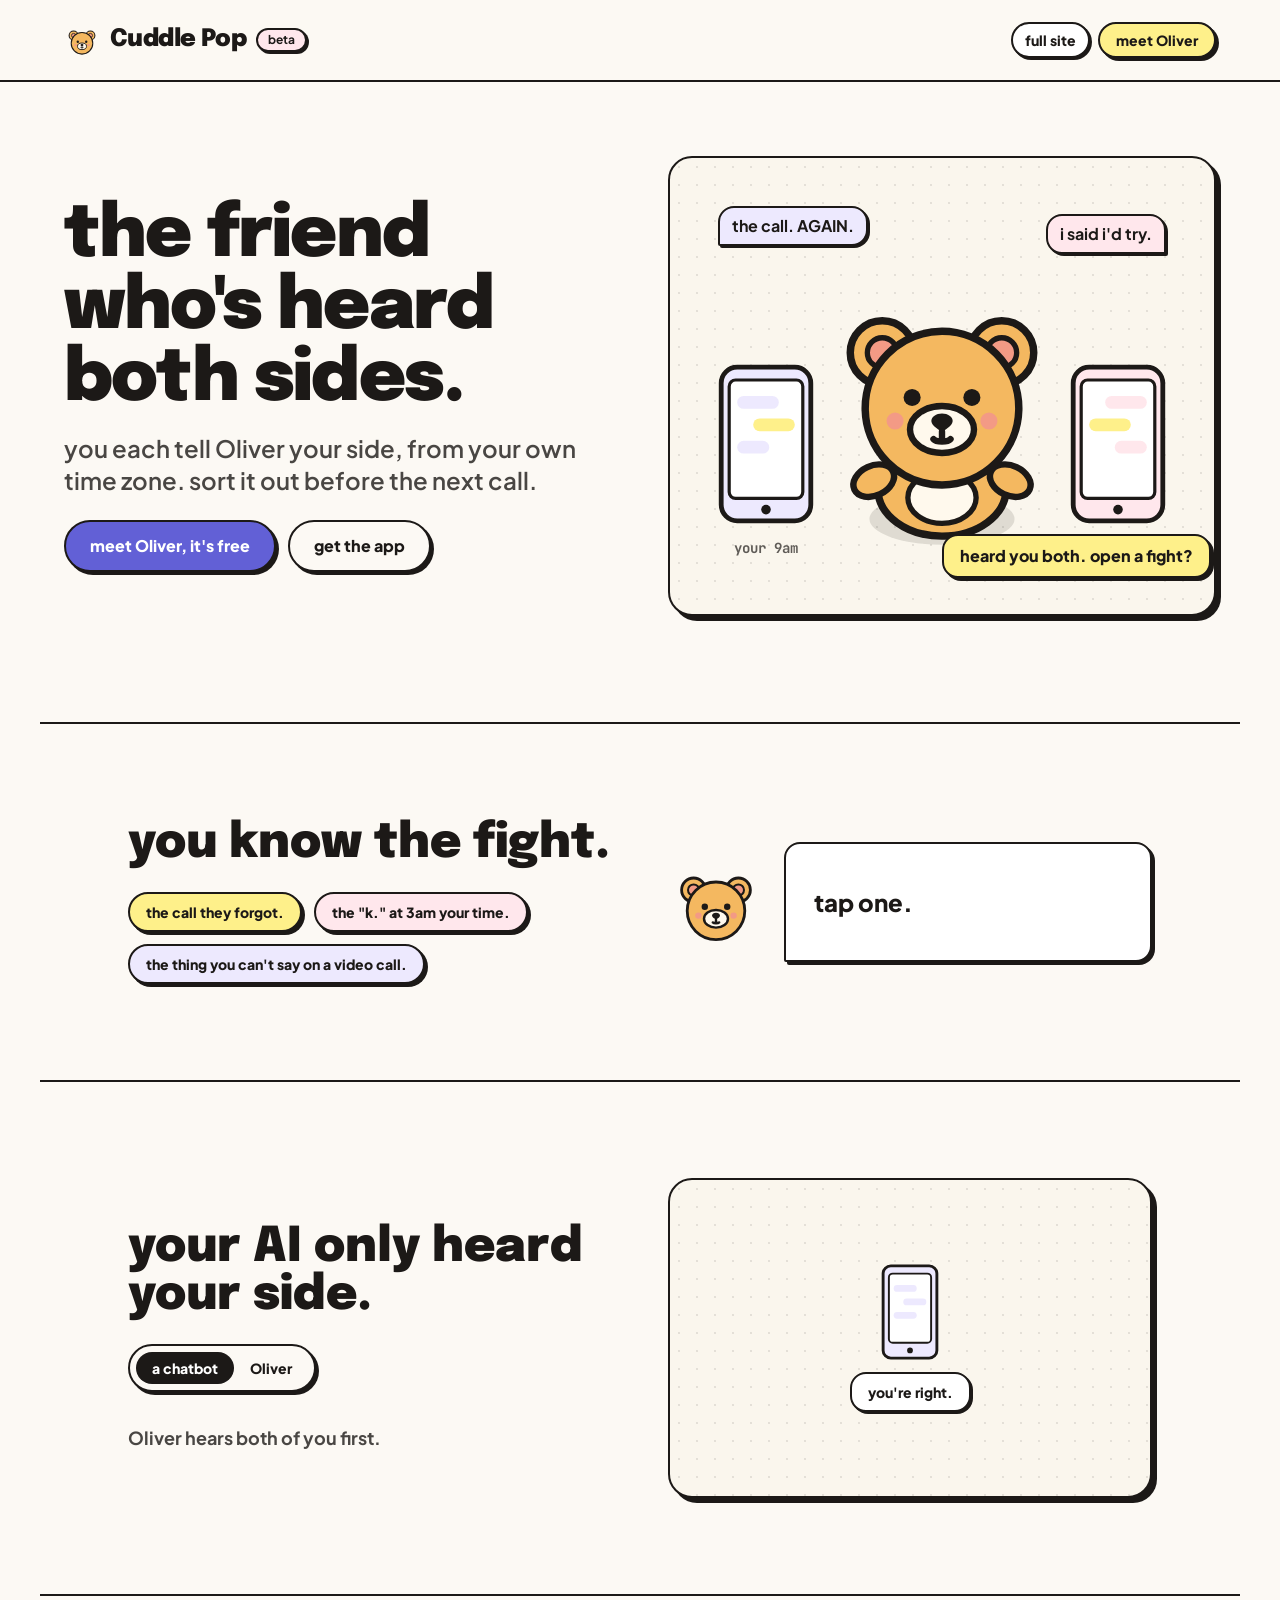
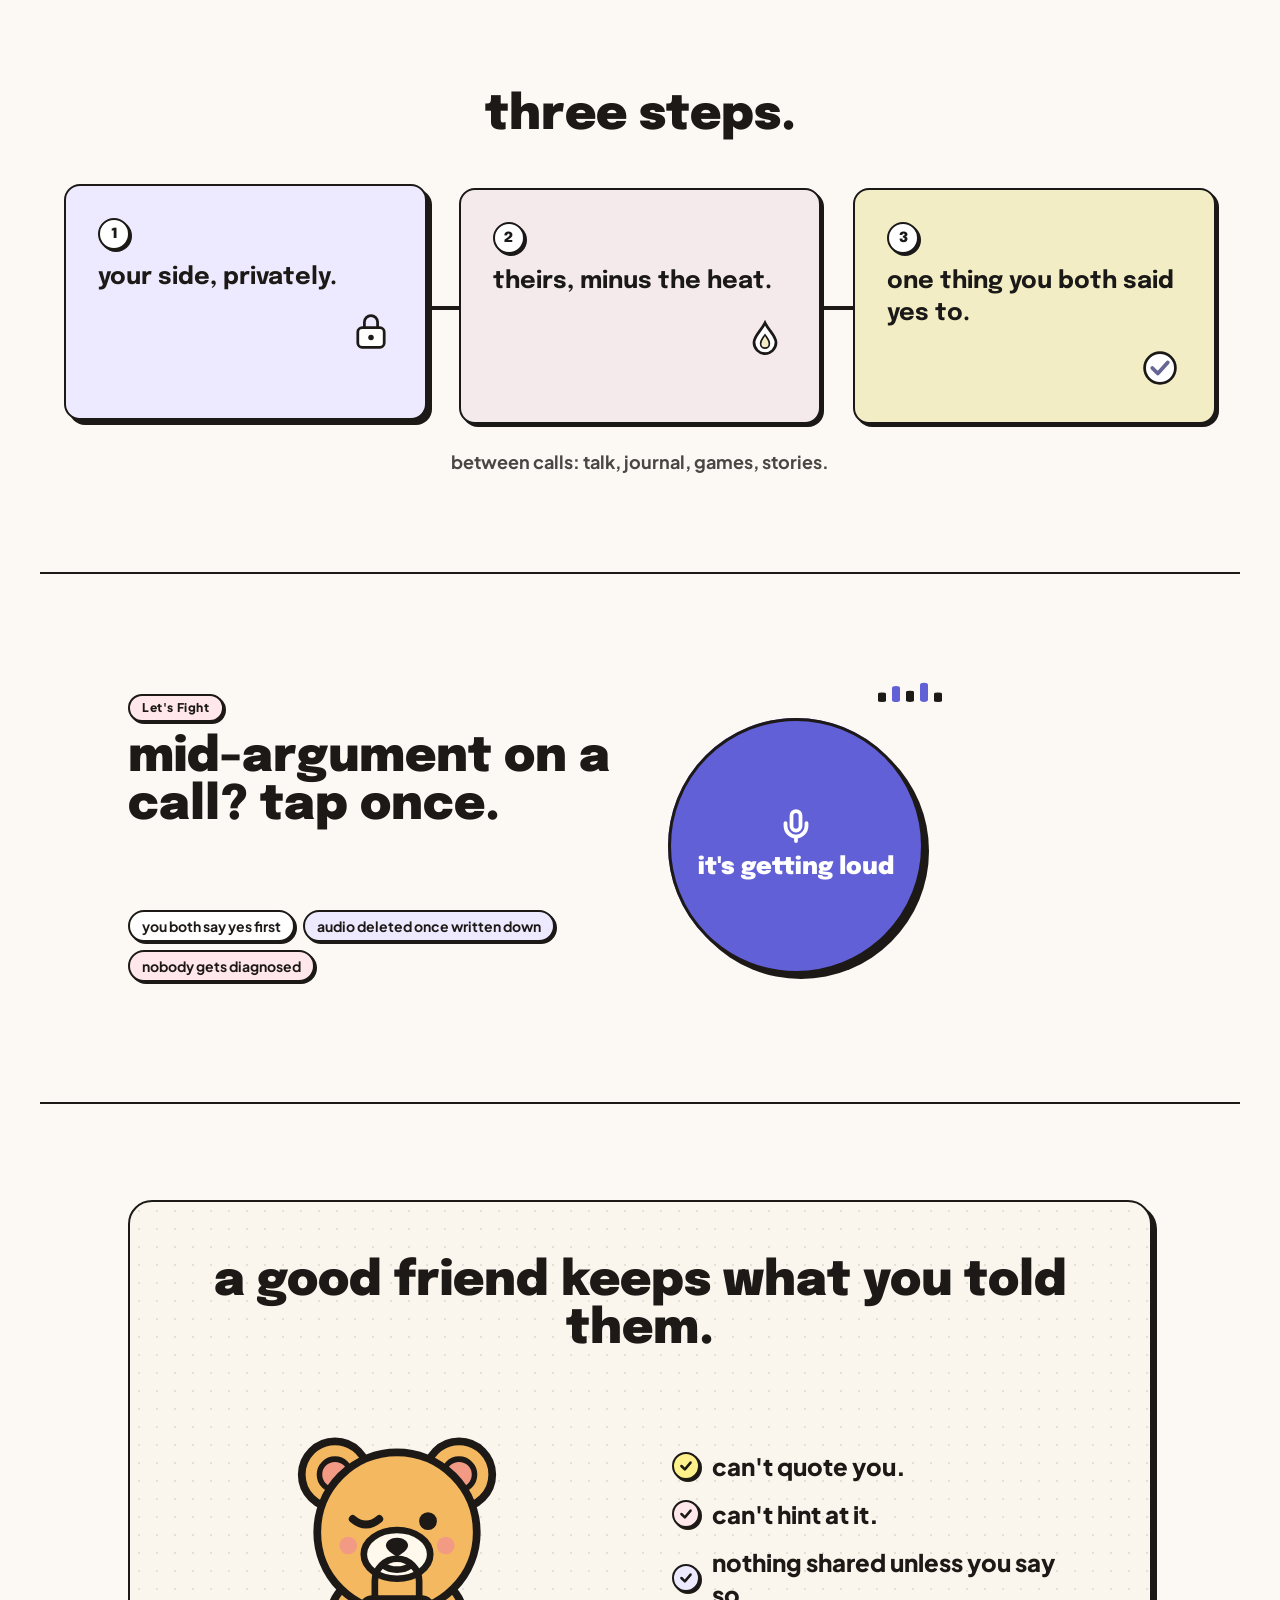
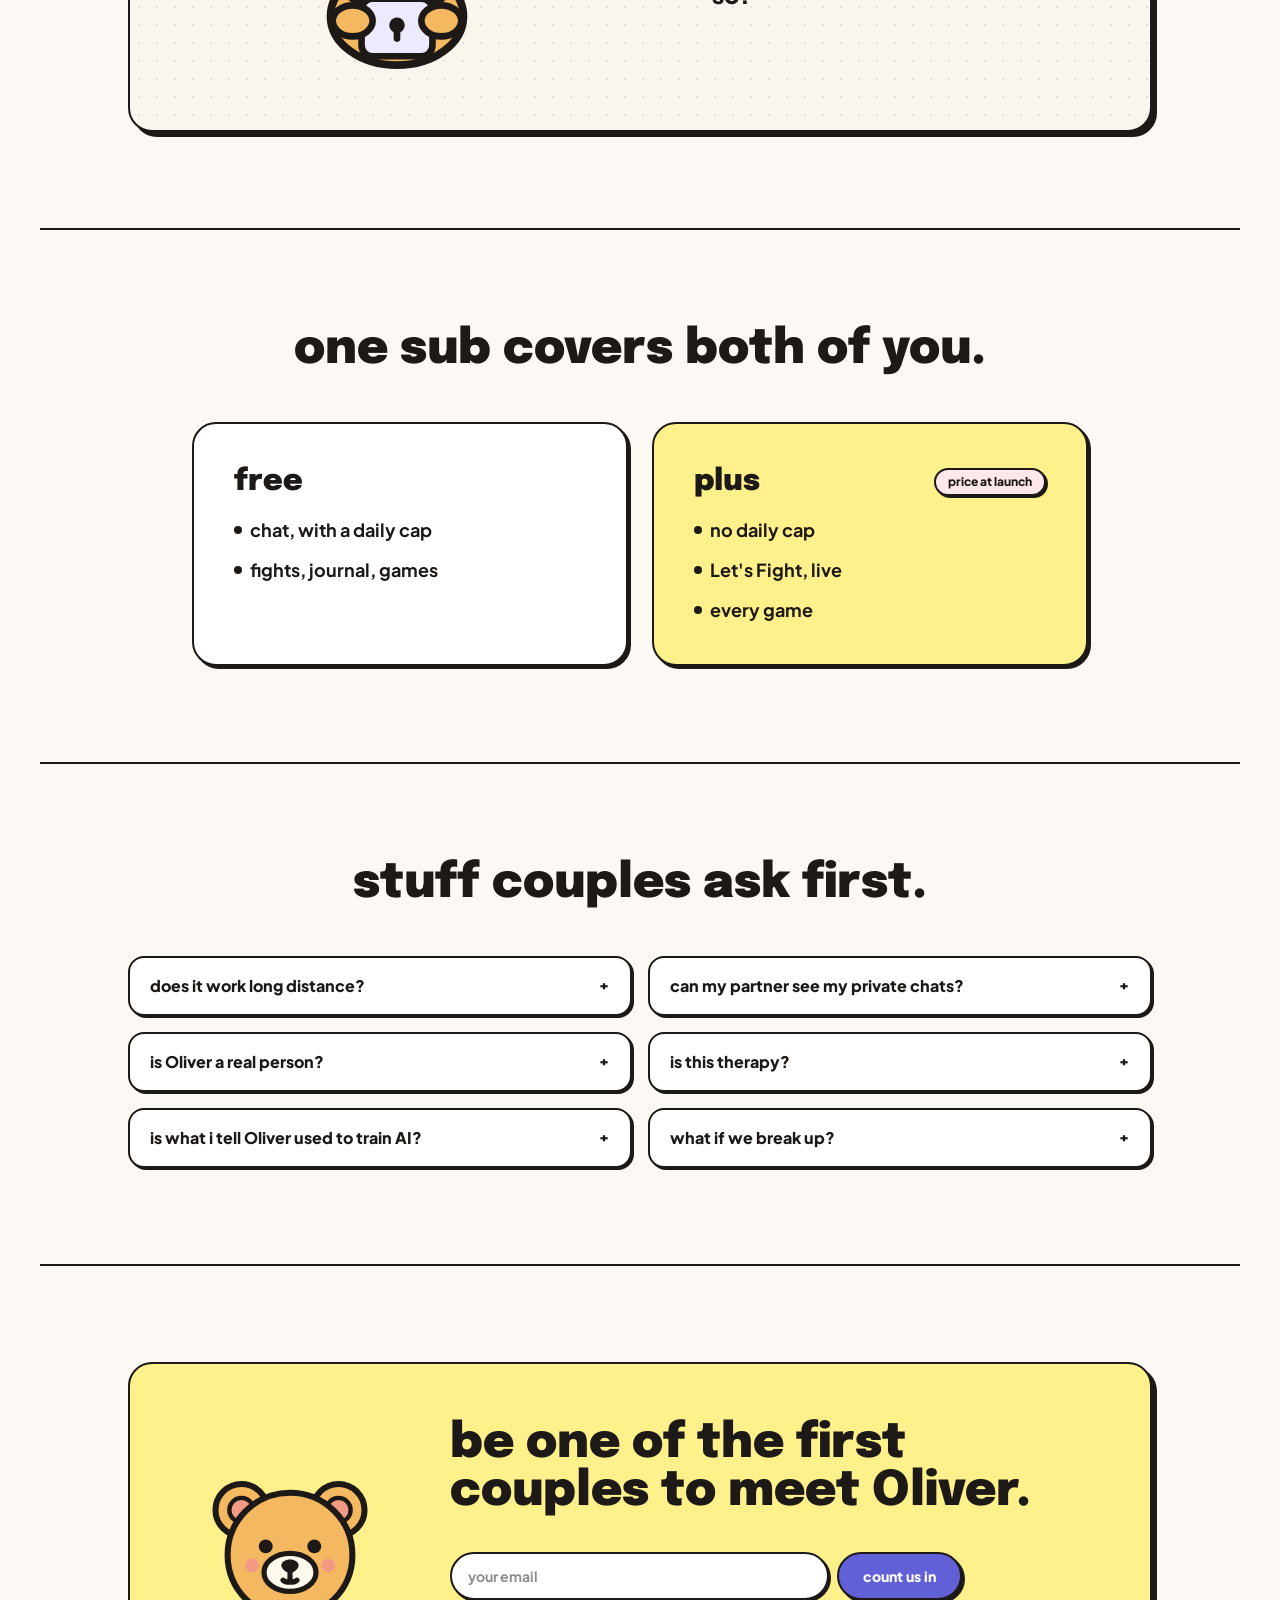
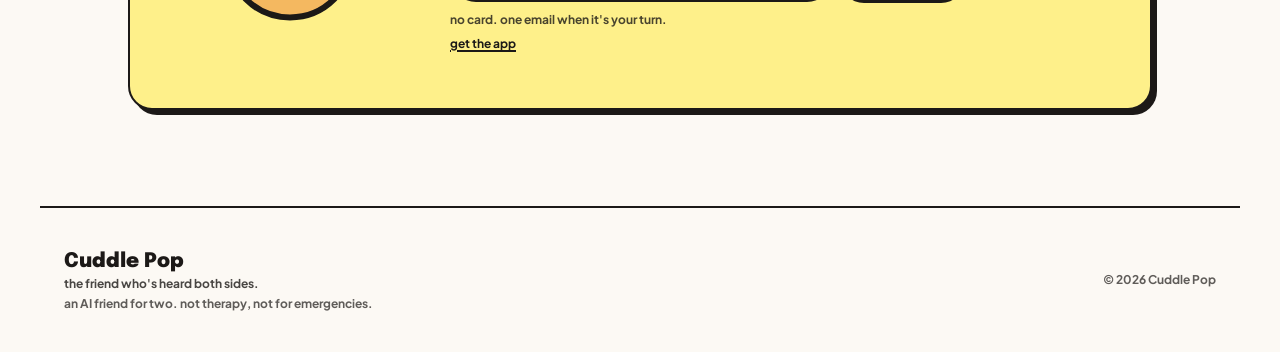
==== commit 58bc2e58: "Update site" ====
--- a/adhd/index.html
+++ b/adhd/index.html
@@ -33,7 +33,7 @@
   <link rel="preload" as="style" href="https://fonts.googleapis.com/css2?family=Epilogue:wght@700;900&amp;family=Plus+Jakarta+Sans:wght@700;800&amp;family=JetBrains+Mono:wght@700&amp;display=swap" onload="this.onload=null;this.rel='stylesheet'">
   <noscript><link rel="stylesheet" href="https://fonts.googleapis.com/css2?family=Epilogue:wght@700;900&amp;family=Plus+Jakarta+Sans:wght@700;800&amp;family=JetBrains+Mono:wght@700&amp;display=swap"></noscript>
 
-  <link rel="stylesheet" href="/assets/site.css?v=946b703394">
+  <link rel="stylesheet" href="/assets/site.css?v=304f6cec2c">
 
   <style>
     body {
--- a/assets/site.css
+++ b/assets/site.css
@@ -1,5 +1 @@
-<<<<<<< HEAD
-*,:after,:before{--tw-border-spacing-x:0;--tw-border-spacing-y:0;--tw-translate-x:0;--tw-translate-y:0;--tw-rotate:0;--tw-skew-x:0;--tw-skew-y:0;--tw-scale-x:1;--tw-scale-y:1;--tw-pan-x: ;--tw-pan-y: ;--tw-pinch-zoom: ;--tw-scroll-snap-strictness:proximity;--tw-gradient-from-position: ;--tw-gradient-via-position: ;--tw-gradient-to-position: ;--tw-ordinal: ;--tw-slashed-zero: ;--tw-numeric-figure: ;--tw-numeric-spacing: ;--tw-numeric-fraction: ;--tw-ring-inset: ;--tw-ring-offset-width:0px;--tw-ring-offset-color:#fff;--tw-ring-color:rgba(59,130,246,.5);--tw-ring-offset-shadow:0 0 #0000;--tw-ring-shadow:0 0 #0000;--tw-shadow:0 0 #0000;--tw-shadow-colored:0 0 #0000;--tw-blur: ;--tw-brightness: ;--tw-contrast: ;--tw-grayscale: ;--tw-hue-rotate: ;--tw-invert: ;--tw-saturate: ;--tw-sepia: ;--tw-drop-shadow: ;--tw-backdrop-blur: ;--tw-backdrop-brightness: ;--tw-backdrop-contrast: ;--tw-backdrop-grayscale: ;--tw-backdrop-hue-rotate: ;--tw-backdrop-invert: ;--tw-backdrop-opacity: ;--tw-backdrop-saturate: ;--tw-backdrop-sepia: ;--tw-contain-size: ;--tw-contain-layout: ;--tw-contain-paint: ;--tw-contain-style: }::backdrop{--tw-border-spacing-x:0;--tw-border-spacing-y:0;--tw-translate-x:0;--tw-translate-y:0;--tw-rotate:0;--tw-skew-x:0;--tw-skew-y:0;--tw-scale-x:1;--tw-scale-y:1;--tw-pan-x: ;--tw-pan-y: ;--tw-pinch-zoom: ;--tw-scroll-snap-strictness:proximity;--tw-gradient-from-position: ;--tw-gradient-via-position: ;--tw-gradient-to-position: ;--tw-ordinal: ;--tw-slashed-zero: ;--tw-numeric-figure: ;--tw-numeric-spacing: ;--tw-numeric-fraction: ;--tw-ring-inset: ;--tw-ring-offset-width:0px;--tw-ring-offset-color:#fff;--tw-ring-color:rgba(59,130,246,.5);--tw-ring-offset-shadow:0 0 #0000;--tw-ring-shadow:0 0 #0000;--tw-shadow:0 0 #0000;--tw-shadow-colored:0 0 #0000;--tw-blur: ;--tw-brightness: ;--tw-contrast: ;--tw-grayscale: ;--tw-hue-rotate: ;--tw-invert: ;--tw-saturate: ;--tw-sepia: ;--tw-drop-shadow: ;--tw-backdrop-blur: ;--tw-backdrop-brightness: ;--tw-backdrop-contrast: ;--tw-backdrop-grayscale: ;--tw-backdrop-hue-rotate: ;--tw-backdrop-invert: ;--tw-backdrop-opacity: ;--tw-backdrop-saturate: ;--tw-backdrop-sepia: ;--tw-contain-size: ;--tw-contain-layout: ;--tw-contain-paint: ;--tw-contain-style: }/*! tailwindcss v3.4.19 | MIT License | https://tailwindcss.com*/*,:after,:before{box-sizing:border-box;border:0 solid #e5e7eb}:after,:before{--tw-content:""}:host,html{line-height:1.5;-webkit-text-size-adjust:100%;-moz-tab-size:4;-o-tab-size:4;tab-size:4;font-family:Plus Jakarta Sans,sans-serif;font-feature-settings:normal;font-variation-settings:normal;-webkit-tap-highlight-color:transparent}body{margin:0;line-height:inherit}hr{height:0;color:inherit;border-top-width:1px}abbr:where([title]){-webkit-text-decoration:underline dotted;text-decoration:underline dotted}h1,h2,h3,h4,h5,h6{font-size:inherit;font-weight:inherit}a{color:inherit;text-decoration:inherit}b,strong{font-weight:bolder}code,kbd,pre,samp{font-family:JetBrains Mono,monospace;font-feature-settings:normal;font-variation-settings:normal;font-size:1em}small{font-size:80%}sub,sup{font-size:75%;line-height:0;position:relative;vertical-align:baseline}sub{bottom:-.25em}sup{top:-.5em}table{text-indent:0;border-color:inherit;border-collapse:collapse}button,input,optgroup,select,textarea{font-family:inherit;font-feature-settings:inherit;font-variation-settings:inherit;font-size:100%;font-weight:inherit;line-height:inherit;letter-spacing:inherit;color:inherit;margin:0;padding:0}button,select{text-transform:none}button,input:where([type=button]),input:where([type=reset]),input:where([type=submit]){-webkit-appearance:button;background-color:transparent;background-image:none}:-moz-focusring{outline:auto}:-moz-ui-invalid{box-shadow:none}progress{vertical-align:baseline}::-webkit-inner-spin-button,::-webkit-outer-spin-button{height:auto}[type=search]{-webkit-appearance:textfield;outline-offset:-2px}::-webkit-search-decoration{-webkit-appearance:none}::-webkit-file-upload-button{-webkit-appearance:button;font:inherit}summary{display:list-item}blockquote,dd,dl,figure,h1,h2,h3,h4,h5,h6,hr,p,pre{margin:0}fieldset{margin:0}fieldset,legend{padding:0}menu,ol,ul{list-style:none;margin:0;padding:0}dialog{padding:0}textarea{resize:vertical}input::-moz-placeholder,textarea::-moz-placeholder{opacity:1;color:#9ca3af}input::placeholder,textarea::placeholder{opacity:1;color:#9ca3af}[role=button],button{cursor:pointer}:disabled{cursor:default}audio,canvas,embed,iframe,img,object,svg,video{display:block;vertical-align:middle}img,video{max-width:100%;height:auto}[hidden]:where(:not([hidden=until-found])){display:none}.sr-only{position:absolute;width:1px;height:1px;padding:0;margin:-1px;overflow:hidden;clip:rect(0,0,0,0);white-space:nowrap;border-width:0}.pointer-events-none{pointer-events:none}.pointer-events-auto{pointer-events:auto}.fixed{position:fixed}.absolute{position:absolute}.relative{position:relative}.sticky{position:sticky}.inset-0{inset:0}.inset-x-0{left:0;right:0}.-bottom-3{bottom:-.75rem}.-top-16{top:-4rem}.left-0{left:0}.left-1\/2{left:50%}.left-\[8\%\]{left:8%}.right-0{right:0}.right-2{right:.5rem}.right-3{right:.75rem}.right-\[8\%\]{right:8%}.top-0{top:0}.top-1\/2{top:50%}.top-2{top:.5rem}.top-3{top:.75rem}.-z-10{z-index:-10}.z-10{z-index:10}.z-20{z-index:20}.z-30{z-index:30}.z-50{z-index:50}.z-\[60\]{z-index:60}.mx-auto{margin-left:auto;margin-right:auto}.-mt-2{margin-top:-.5rem}.mb-10{margin-bottom:2.5rem}.mb-2{margin-bottom:.5rem}.mb-3{margin-bottom:.75rem}.mb-4{margin-bottom:1rem}.mb-6{margin-bottom:1.5rem}.mb-8{margin-bottom:2rem}.ml-2{margin-left:.5rem}.ml-auto{margin-left:auto}.mr-2{margin-right:.5rem}.mt-1{margin-top:.25rem}.mt-2{margin-top:.5rem}.mt-4{margin-top:1rem}.block{display:block}.inline-block{display:inline-block}.flex{display:flex}.inline-flex{display:inline-flex}.grid{display:grid}.contents{display:contents}.hidden{display:none}.aspect-\[4\/3\]{aspect-ratio:4/3}.aspect-square{aspect-ratio:1/1}.h-1{height:.25rem}.h-11{height:2.75rem}.h-12{height:3rem}.h-16{height:4rem}.h-2{height:.5rem}.h-2\.5{height:.625rem}.h-20{height:5rem}.h-24{height:6rem}.h-28{height:7rem}.h-4{height:1rem}.h-44{height:11rem}.h-7{height:1.75rem}.h-8{height:2rem}.h-9{height:2.25rem}.h-\[6px\]{height:6px}.h-full{height:100%}.min-h-\[200px\]{min-height:200px}.min-h-\[230px\]{min-height:230px}.min-h-\[60px\]{min-height:60px}.min-h-screen{min-height:100vh}.w-1{width:.25rem}.w-11{width:2.75rem}.w-12{width:3rem}.w-16{width:4rem}.w-2{width:.5rem}.w-2\.5{width:.625rem}.w-20{width:5rem}.w-28{width:7rem}.w-36{width:9rem}.w-4{width:1rem}.w-40{width:10rem}.w-44{width:11rem}.w-48{width:12rem}.w-5{width:1.25rem}.w-7{width:1.75rem}.w-72{width:18rem}.w-8{width:2rem}.w-9{width:2.25rem}.w-\[calc\(100\%-2rem\)\]{width:calc(100% - 2rem)}.w-full{width:100%}.min-w-0{min-width:0}.max-w-2xl{max-width:42rem}.max-w-4xl{max-width:56rem}.max-w-\[1200px\]{max-width:1200px}.max-w-\[60ch\]{max-width:60ch}.max-w-\[85\%\]{max-width:85%}.max-w-\[90\%\]{max-width:90%}.max-w-full{max-width:100%}.max-w-md{max-width:28rem}.max-w-sm{max-width:24rem}.max-w-xl{max-width:36rem}.max-w-xs{max-width:20rem}.flex-1{flex:1 1 0%}.shrink-0{flex-shrink:0}.rotate-180{--tw-rotate:180deg}.rotate-180,.rotate-\[-1\.5deg\]{transform:translate(var(--tw-translate-x),var(--tw-translate-y)) rotate(var(--tw-rotate)) skewX(var(--tw-skew-x)) skewY(var(--tw-skew-y)) scaleX(var(--tw-scale-x)) scaleY(var(--tw-scale-y))}.rotate-\[-1\.5deg\]{--tw-rotate:-1.5deg}.rotate-\[-1deg\]{--tw-rotate:-1deg}.rotate-\[-1deg\],.rotate-\[-3deg\]{transform:translate(var(--tw-translate-x),var(--tw-translate-y)) rotate(var(--tw-rotate)) skewX(var(--tw-skew-x)) skewY(var(--tw-skew-y)) scaleX(var(--tw-scale-x)) scaleY(var(--tw-scale-y))}.rotate-\[-3deg\]{--tw-rotate:-3deg}.rotate-\[1\.5deg\]{--tw-rotate:1.5deg}.rotate-\[1\.5deg\],.rotate-\[2deg\]{transform:translate(var(--tw-translate-x),var(--tw-translate-y)) rotate(var(--tw-rotate)) skewX(var(--tw-skew-x)) skewY(var(--tw-skew-y)) scaleX(var(--tw-scale-x)) scaleY(var(--tw-scale-y))}.rotate-\[2deg\]{--tw-rotate:2deg}.rotate-\[6deg\]{--tw-rotate:6deg}.rotate-\[6deg\],.transform{transform:translate(var(--tw-translate-x),var(--tw-translate-y)) rotate(var(--tw-rotate)) skewX(var(--tw-skew-x)) skewY(var(--tw-skew-y)) scaleX(var(--tw-scale-x)) scaleY(var(--tw-scale-y))}@keyframes ping{75%,to{transform:scale(2);opacity:0}}.animate-ping{animation:ping 1s cubic-bezier(0,0,.2,1) infinite}.grid-cols-1{grid-template-columns:repeat(1,minmax(0,1fr))}.grid-cols-2{grid-template-columns:repeat(2,minmax(0,1fr))}.flex-col{flex-direction:column}.flex-wrap{flex-wrap:wrap}.items-start{align-items:flex-start}.items-end{align-items:flex-end}.items-center{align-items:center}.justify-end{justify-content:flex-end}.justify-center{justify-content:center}.justify-between{justify-content:space-between}.gap-0\.5{gap:.125rem}.gap-1{gap:.25rem}.gap-1\.5{gap:.375rem}.gap-2{gap:.5rem}.gap-2\.5{gap:.625rem}.gap-3{gap:.75rem}.gap-4{gap:1rem}.gap-5{gap:1.25rem}.gap-6{gap:1.5rem}.gap-8{gap:2rem}.space-y-1>:not([hidden])~:not([hidden]){--tw-space-y-reverse:0;margin-top:calc(.25rem*(1 - var(--tw-space-y-reverse)));margin-bottom:calc(.25rem*var(--tw-space-y-reverse))}.space-y-1\.5>:not([hidden])~:not([hidden]){--tw-space-y-reverse:0;margin-top:calc(.375rem*(1 - var(--tw-space-y-reverse)));margin-bottom:calc(.375rem*var(--tw-space-y-reverse))}.space-y-2>:not([hidden])~:not([hidden]){--tw-space-y-reverse:0;margin-top:calc(.5rem*(1 - var(--tw-space-y-reverse)));margin-bottom:calc(.5rem*var(--tw-space-y-reverse))}.space-y-20>:not([hidden])~:not([hidden]){--tw-space-y-reverse:0;margin-top:calc(5rem*(1 - var(--tw-space-y-reverse)));margin-bottom:calc(5rem*var(--tw-space-y-reverse))}.space-y-3>:not([hidden])~:not([hidden]){--tw-space-y-reverse:0;margin-top:calc(.75rem*(1 - var(--tw-space-y-reverse)));margin-bottom:calc(.75rem*var(--tw-space-y-reverse))}.space-y-4>:not([hidden])~:not([hidden]){--tw-space-y-reverse:0;margin-top:calc(1rem*(1 - var(--tw-space-y-reverse)));margin-bottom:calc(1rem*var(--tw-space-y-reverse))}.space-y-5>:not([hidden])~:not([hidden]){--tw-space-y-reverse:0;margin-top:calc(1.25rem*(1 - var(--tw-space-y-reverse)));margin-bottom:calc(1.25rem*var(--tw-space-y-reverse))}.space-y-6>:not([hidden])~:not([hidden]){--tw-space-y-reverse:0;margin-top:calc(1.5rem*(1 - var(--tw-space-y-reverse)));margin-bottom:calc(1.5rem*var(--tw-space-y-reverse))}.space-y-8>:not([hidden])~:not([hidden]){--tw-space-y-reverse:0;margin-top:calc(2rem*(1 - var(--tw-space-y-reverse)));margin-bottom:calc(2rem*var(--tw-space-y-reverse))}.overflow-hidden{overflow:hidden}.scroll-smooth{scroll-behavior:smooth}.whitespace-nowrap{white-space:nowrap}.rounded{border-radius:.25rem}.rounded-2xl{border-radius:1rem}.rounded-3xl{border-radius:1.5rem}.rounded-\[1\.75rem\]{border-radius:1.75rem}.rounded-full{border-radius:9999px}.rounded-lg{border-radius:.5rem}.rounded-md{border-radius:.375rem}.rounded-xl{border-radius:.75rem}.rounded-bl-sm{border-bottom-left-radius:.125rem}.rounded-br-sm{border-bottom-right-radius:.125rem}.rounded-tl-none{border-top-left-radius:0}.rounded-tr-none{border-top-right-radius:0}.border{border-width:1px}.border-2{border-width:2px}.border-\[3px\]{border-width:3px}.border-b{border-bottom-width:1px}.border-b-2{border-bottom-width:2px}.border-t{border-top-width:1px}.border-t-2{border-top-width:2px}.border-dashed{border-style:dashed}.border-\[\#2B2749\]{--tw-border-opacity:1;border-color:rgb(43 39 73/var(--tw-border-opacity,1))}.border-amber-300{--tw-border-opacity:1;border-color:rgb(252 211 77/var(--tw-border-opacity,1))}.border-brand-border{--tw-border-opacity:1;border-color:rgb(38 38 38/var(--tw-border-opacity,1))}.border-brand-dark{--tw-border-opacity:1;border-color:rgb(28 25 23/var(--tw-border-opacity,1))}.border-brand-primary{--tw-border-opacity:1;border-color:rgb(98 96 214/var(--tw-border-opacity,1))}.border-brand-primary\/40{border-color:rgba(98,96,214,.4)}.border-brand-primary\/50{border-color:rgba(98,96,214,.5)}.border-emerald-600{--tw-border-opacity:1;border-color:rgb(5 150 105/var(--tw-border-opacity,1))}.border-indigo-100{--tw-border-opacity:1;border-color:rgb(224 231 255/var(--tw-border-opacity,1))}.border-ink{--tw-border-opacity:1;border-color:rgb(28 25 23/var(--tw-border-opacity,1))}.border-stone-200{--tw-border-opacity:1;border-color:rgb(231 229 228/var(--tw-border-opacity,1))}.border-stone-300{--tw-border-opacity:1;border-color:rgb(214 211 209/var(--tw-border-opacity,1))}.border-stone-700{--tw-border-opacity:1;border-color:rgb(68 64 60/var(--tw-border-opacity,1))}.border-stone-800{--tw-border-opacity:1;border-color:rgb(41 37 36/var(--tw-border-opacity,1))}.border-transparent{border-color:transparent}.bg-amber-200\/80{background-color:hsla(48,97%,77%,.8)}.bg-amber-400{--tw-bg-opacity:1;background-color:rgb(251 191 36/var(--tw-bg-opacity,1))}.bg-amber-50\/70{background-color:rgba(255,251,235,.7)}.bg-brand-butter{--tw-bg-opacity:1;background-color:rgb(255 251 235/var(--tw-bg-opacity,1))}.bg-brand-cream{--tw-bg-opacity:1;background-color:rgb(252 249 244/var(--tw-bg-opacity,1))}.bg-brand-cream\/40{background-color:hsla(38,57%,97%,.4)}.bg-brand-cream\/\[0\.92\]{background-color:hsla(38,57%,97%,.92)}.bg-brand-dark\/40{background-color:rgba(28,25,23,.4)}.bg-brand-lavender{--tw-bg-opacity:1;background-color:rgb(237 233 254/var(--tw-bg-opacity,1))}.bg-brand-lemon{--tw-bg-opacity:1;background-color:rgb(254 240 138/var(--tw-bg-opacity,1))}.bg-brand-lemon\/60{background-color:hsla(53,98%,77%,.6)}.bg-brand-peach{--tw-bg-opacity:1;background-color:rgb(255 231 236/var(--tw-bg-opacity,1))}.bg-brand-primary{--tw-bg-opacity:1;background-color:rgb(98 96 214/var(--tw-bg-opacity,1))}.bg-brand-primary\/20{background-color:rgba(98,96,214,.2)}.bg-brand-rose{--tw-bg-opacity:1;background-color:rgb(253 164 175/var(--tw-bg-opacity,1))}.bg-canvas{--tw-bg-opacity:1;background-color:rgb(252 249 244/var(--tw-bg-opacity,1))}.bg-canvas\/90{background-color:hsla(38,57%,97%,.9)}.bg-emerald-100{--tw-bg-opacity:1;background-color:rgb(209 250 229/var(--tw-bg-opacity,1))}.bg-indigo-50\/60{background-color:rgba(238,242,255,.6)}.bg-indigo-500{--tw-bg-opacity:1;background-color:rgb(99 102 241/var(--tw-bg-opacity,1))}.bg-ink{--tw-bg-opacity:1;background-color:rgb(28 25 23/var(--tw-bg-opacity,1))}.bg-ink\/40{background-color:rgba(28,25,23,.4)}.bg-lavender{--tw-bg-opacity:1;background-color:rgb(237 233 254/var(--tw-bg-opacity,1))}.bg-lemon{--tw-bg-opacity:1;background-color:rgb(254 240 138/var(--tw-bg-opacity,1))}.bg-peach{--tw-bg-opacity:1;background-color:rgb(255 231 236/var(--tw-bg-opacity,1))}.bg-red-400{--tw-bg-opacity:1;background-color:rgb(248 113 113/var(--tw-bg-opacity,1))}.bg-red-500{--tw-bg-opacity:1;background-color:rgb(239 68 68/var(--tw-bg-opacity,1))}.bg-stone-100{--tw-bg-opacity:1;background-color:rgb(245 245 244/var(--tw-bg-opacity,1))}.bg-stone-800{--tw-bg-opacity:1;background-color:rgb(41 37 36/var(--tw-bg-opacity,1))}.bg-stone-900{--tw-bg-opacity:1;background-color:rgb(28 25 23/var(--tw-bg-opacity,1))}.bg-stone-950{--tw-bg-opacity:1;background-color:rgb(12 10 9/var(--tw-bg-opacity,1))}.bg-violet{--tw-bg-opacity:1;background-color:rgb(98 96 214/var(--tw-bg-opacity,1))}.bg-white{--tw-bg-opacity:1;background-color:rgb(255 255 255/var(--tw-bg-opacity,1))}.object-cover{-o-object-fit:cover;object-fit:cover}.p-1{padding:.25rem}.p-1\.5{padding:.375rem}.p-2{padding:.5rem}.p-2\.5{padding:.625rem}.p-3{padding:.75rem}.p-3\.5{padding:.875rem}.p-4{padding:1rem}.p-5{padding:1.25rem}.p-6{padding:1.5rem}.px-1\.5{padding-left:.375rem;padding-right:.375rem}.px-2{padding-left:.5rem;padding-right:.5rem}.px-2\.5{padding-left:.625rem;padding-right:.625rem}.px-3{padding-left:.75rem;padding-right:.75rem}.px-3\.5{padding-left:.875rem;padding-right:.875rem}.px-4{padding-left:1rem;padding-right:1rem}.px-5{padding-left:1.25rem;padding-right:1.25rem}.px-6{padding-left:1.5rem;padding-right:1.5rem}.py-0\.5{padding-top:.125rem;padding-bottom:.125rem}.py-1{padding-top:.25rem;padding-bottom:.25rem}.py-1\.5{padding-top:.375rem;padding-bottom:.375rem}.py-10{padding-top:2.5rem;padding-bottom:2.5rem}.py-14{padding-top:3.5rem;padding-bottom:3.5rem}.py-2{padding-top:.5rem;padding-bottom:.5rem}.py-2\.5{padding-top:.625rem;padding-bottom:.625rem}.py-3{padding-top:.75rem;padding-bottom:.75rem}.py-3\.5{padding-top:.875rem;padding-bottom:.875rem}.pb-16{padding-bottom:4rem}.pb-2{padding-bottom:.5rem}.pb-24{padding-bottom:6rem}.pb-3\.5{padding-bottom:.875rem}.pb-4{padding-bottom:1rem}.pr-10{padding-right:2.5rem}.pt-0{padding-top:0}.pt-1{padding-top:.25rem}.pt-10{padding-top:2.5rem}.pt-2{padding-top:.5rem}.pt-6{padding-top:1.5rem}.pt-8{padding-top:2rem}.text-left{text-align:left}.text-center{text-align:center}.align-middle{vertical-align:middle}.font-accent{font-family:"Instrument Serif",Georgia,serif}.font-hand{font-family:Caveat,cursive}.font-heading{font-family:Epilogue,sans-serif}.font-mono{font-family:JetBrains Mono,monospace}.text-2xl{font-size:1.5rem;line-height:2rem}.text-3xl{font-size:1.875rem;line-height:2.25rem}.text-4xl{font-size:2.25rem;line-height:2.5rem}.text-\[1\.08em\]{font-size:1.08em}.text-\[10px\]{font-size:10px}.text-\[11px\]{font-size:11px}.text-\[15px\]{font-size:15px}.text-\[17px\]{font-size:17px}.text-\[2\.6rem\]{font-size:2.6rem}.text-base{font-size:1rem;line-height:1.5rem}.text-lg{font-size:1.125rem;line-height:1.75rem}.text-sm{font-size:.875rem;line-height:1.25rem}.text-xl{font-size:1.25rem;line-height:1.75rem}.text-xs{font-size:.75rem;line-height:1rem}.font-black{font-weight:900}.font-bold{font-weight:700}.font-extrabold{font-weight:800}.font-medium{font-weight:500}.font-normal{font-weight:400}.font-semibold{font-weight:600}.italic{font-style:italic}.leading-\[1\.04\]{line-height:1.04}.leading-\[1\.05\]{line-height:1.05}.leading-\[1\.08\]{line-height:1.08}.leading-\[1\.65\]{line-height:1.65}.leading-\[1\.6\]{line-height:1.6}.leading-none{line-height:1}.leading-relaxed{line-height:1.625}.leading-snug{line-height:1.375}.leading-tight{line-height:1.25}.tracking-\[-0\.01em\]{letter-spacing:-.01em}.tracking-\[-0\.02em\]{letter-spacing:-.02em}.tracking-\[-0\.035em\]{letter-spacing:-.035em}.tracking-\[0\.06em\]{letter-spacing:.06em}.tracking-tight{letter-spacing:-.025em}.tracking-wide{letter-spacing:.025em}.tracking-wider{letter-spacing:.05em}.text-brand-dark{--tw-text-opacity:1;color:rgb(28 25 23/var(--tw-text-opacity,1))}.text-brand-dark\/80{color:rgba(28,25,23,.8)}.text-brand-lemon{--tw-text-opacity:1;color:rgb(254 240 138/var(--tw-text-opacity,1))}.text-brand-primary{--tw-text-opacity:1;color:rgb(98 96 214/var(--tw-text-opacity,1))}.text-brand-rose{--tw-text-opacity:1;color:rgb(253 164 175/var(--tw-text-opacity,1))}.text-emerald-800{--tw-text-opacity:1;color:rgb(6 95 70/var(--tw-text-opacity,1))}.text-indigo-100{--tw-text-opacity:1;color:rgb(224 231 255/var(--tw-text-opacity,1))}.text-indigo-300{--tw-text-opacity:1;color:rgb(165 180 252/var(--tw-text-opacity,1))}.text-ink{--tw-text-opacity:1;color:rgb(28 25 23/var(--tw-text-opacity,1))}.text-ink\/70{color:rgba(28,25,23,.7)}.text-ink\/80{color:rgba(28,25,23,.8)}.text-red-400{--tw-text-opacity:1;color:rgb(248 113 113/var(--tw-text-opacity,1))}.text-red-700{--tw-text-opacity:1;color:rgb(185 28 28/var(--tw-text-opacity,1))}.text-stone-200{--tw-text-opacity:1;color:rgb(231 229 228/var(--tw-text-opacity,1))}.text-stone-400{--tw-text-opacity:1;color:rgb(168 162 158/var(--tw-text-opacity,1))}.text-stone-500{--tw-text-opacity:1;color:rgb(120 113 108/var(--tw-text-opacity,1))}.text-stone-600{--tw-text-opacity:1;color:rgb(87 83 78/var(--tw-text-opacity,1))}.text-stone-700{--tw-text-opacity:1;color:rgb(68 64 60/var(--tw-text-opacity,1))}.text-stone-800{--tw-text-opacity:1;color:rgb(41 37 36/var(--tw-text-opacity,1))}.text-stone-900{--tw-text-opacity:1;color:rgb(28 25 23/var(--tw-text-opacity,1))}.text-stone-950{--tw-text-opacity:1;color:rgb(12 10 9/var(--tw-text-opacity,1))}.text-white{--tw-text-opacity:1;color:rgb(255 255 255/var(--tw-text-opacity,1))}.underline{text-decoration-line:underline}.decoration-2{text-decoration-thickness:2px}.underline-offset-2{text-underline-offset:2px}.antialiased{-webkit-font-smoothing:antialiased;-moz-osx-font-smoothing:grayscale}.shadow-\[0_2px_0_rgba\(43\2c 39\2c 73\2c 0\.06\)\]{--tw-shadow:0 2px 0 rgba(43,39,73,.06);--tw-shadow-colored:0 2px 0 var(--tw-shadow-color);box-shadow:var(--tw-ring-offset-shadow,0 0 #0000),var(--tw-ring-shadow,0 0 #0000),var(--tw-shadow)}.shadow-\[3px_3px_0px_\#2B2749\]{--tw-shadow:3px 3px 0px #2b2749;--tw-shadow-colored:3px 3px 0px var(--tw-shadow-color)}.shadow-\[3px_3px_0px_\#2B2749\],.shadow-pop{box-shadow:var(--tw-ring-offset-shadow,0 0 #0000),var(--tw-ring-shadow,0 0 #0000),var(--tw-shadow)}.shadow-pop{--tw-shadow:3px 3px 0px #1c1917;--tw-shadow-colored:3px 3px 0px var(--tw-shadow-color)}.shadow-pop-lg{--tw-shadow:5px 5px 0px #1c1917;--tw-shadow-colored:5px 5px 0px var(--tw-shadow-color)}.shadow-pop-lg,.shadow-pop-sm{box-shadow:var(--tw-ring-offset-shadow,0 0 #0000),var(--tw-ring-shadow,0 0 #0000),var(--tw-shadow)}.shadow-pop-sm{--tw-shadow:2px 2px 0px #1c1917;--tw-shadow-colored:2px 2px 0px var(--tw-shadow-color)}.ring{--tw-ring-offset-shadow:var(--tw-ring-inset) 0 0 0 var(--tw-ring-offset-width) var(--tw-ring-offset-color);--tw-ring-shadow:var(--tw-ring-inset) 0 0 0 calc(3px + var(--tw-ring-offset-width)) var(--tw-ring-color)}.ring,.ring-2{box-shadow:var(--tw-ring-offset-shadow),var(--tw-ring-shadow),var(--tw-shadow,0 0 #0000)}.ring-2{--tw-ring-offset-shadow:var(--tw-ring-inset) 0 0 0 var(--tw-ring-offset-width) var(--tw-ring-offset-color);--tw-ring-shadow:var(--tw-ring-inset) 0 0 0 calc(2px + var(--tw-ring-offset-width)) var(--tw-ring-color)}.ring-4{--tw-ring-offset-shadow:var(--tw-ring-inset) 0 0 0 var(--tw-ring-offset-width) var(--tw-ring-offset-color);--tw-ring-shadow:var(--tw-ring-inset) 0 0 0 calc(4px + var(--tw-ring-offset-width)) var(--tw-ring-color);box-shadow:var(--tw-ring-offset-shadow),var(--tw-ring-shadow),var(--tw-shadow,0 0 #0000)}.ring-brand-primary{--tw-ring-opacity:1;--tw-ring-color:rgb(98 96 214/var(--tw-ring-opacity,1))}.ring-violet\/40{--tw-ring-color:rgba(98,96,214,.4)}.blur{--tw-blur:blur(8px)}.blur,.drop-shadow{filter:var(--tw-blur) var(--tw-brightness) var(--tw-contrast) var(--tw-grayscale) var(--tw-hue-rotate) var(--tw-invert) var(--tw-saturate) var(--tw-sepia) var(--tw-drop-shadow)}.drop-shadow{--tw-drop-shadow:drop-shadow(0 1px 2px rgba(0,0,0,.1)) drop-shadow(0 1px 1px rgba(0,0,0,.06))}.filter{filter:var(--tw-blur) var(--tw-brightness) var(--tw-contrast) var(--tw-grayscale) var(--tw-hue-rotate) var(--tw-invert) var(--tw-saturate) var(--tw-sepia) var(--tw-drop-shadow)}.backdrop-blur-md{--tw-backdrop-blur:blur(12px)}.backdrop-blur-md,.backdrop-filter{-webkit-backdrop-filter:var(--tw-backdrop-blur) var(--tw-backdrop-brightness) var(--tw-backdrop-contrast) var(--tw-backdrop-grayscale) var(--tw-backdrop-hue-rotate) var(--tw-backdrop-invert) var(--tw-backdrop-opacity) var(--tw-backdrop-saturate) var(--tw-backdrop-sepia);backdrop-filter:var(--tw-backdrop-blur) var(--tw-backdrop-brightness) var(--tw-backdrop-contrast) var(--tw-backdrop-grayscale) var(--tw-backdrop-hue-rotate) var(--tw-backdrop-invert) var(--tw-backdrop-opacity) var(--tw-backdrop-saturate) var(--tw-backdrop-sepia)}.transition{transition-property:color,background-color,border-color,text-decoration-color,fill,stroke,opacity,box-shadow,transform,filter,-webkit-backdrop-filter;transition-property:color,background-color,border-color,text-decoration-color,fill,stroke,opacity,box-shadow,transform,filter,backdrop-filter;transition-property:color,background-color,border-color,text-decoration-color,fill,stroke,opacity,box-shadow,transform,filter,backdrop-filter,-webkit-backdrop-filter;transition-timing-function:cubic-bezier(.4,0,.2,1);transition-duration:.15s}.transition-\[transform\2c background-color\]{transition-property:transform,background-color;transition-timing-function:cubic-bezier(.4,0,.2,1);transition-duration:.15s}.transition-all{transition-property:all;transition-timing-function:cubic-bezier(.4,0,.2,1);transition-duration:.15s}.transition-colors{transition-property:color,background-color,border-color,text-decoration-color,fill,stroke;transition-timing-function:cubic-bezier(.4,0,.2,1);transition-duration:.15s}.transition-transform{transition-property:transform;transition-timing-function:cubic-bezier(.4,0,.2,1)}.duration-150,.transition-transform{transition-duration:.15s}.ease-in-out{transition-timing-function:cubic-bezier(.4,0,.2,1)}.ease-out{transition-timing-function:cubic-bezier(0,0,.2,1)}.will-change-transform{will-change:transform}.selection\:bg-brand-rose ::-moz-selection{--tw-bg-opacity:1;background-color:rgb(253 164 175/var(--tw-bg-opacity,1))}.selection\:bg-brand-rose ::selection{--tw-bg-opacity:1;background-color:rgb(253 164 175/var(--tw-bg-opacity,1))}.selection\:bg-lemon ::-moz-selection{--tw-bg-opacity:1;background-color:rgb(254 240 138/var(--tw-bg-opacity,1))}.selection\:bg-lemon ::selection{--tw-bg-opacity:1;background-color:rgb(254 240 138/var(--tw-bg-opacity,1))}.selection\:text-brand-dark ::-moz-selection{--tw-text-opacity:1;color:rgb(28 25 23/var(--tw-text-opacity,1))}.selection\:text-brand-dark ::selection{--tw-text-opacity:1;color:rgb(28 25 23/var(--tw-text-opacity,1))}.selection\:text-ink ::-moz-selection{--tw-text-opacity:1;color:rgb(28 25 23/var(--tw-text-opacity,1))}.selection\:text-ink ::selection{--tw-text-opacity:1;color:rgb(28 25 23/var(--tw-text-opacity,1))}.selection\:bg-brand-rose::-moz-selection{--tw-bg-opacity:1;background-color:rgb(253 164 175/var(--tw-bg-opacity,1))}.selection\:bg-brand-rose::selection{--tw-bg-opacity:1;background-color:rgb(253 164 175/var(--tw-bg-opacity,1))}.selection\:bg-lemon::-moz-selection{--tw-bg-opacity:1;background-color:rgb(254 240 138/var(--tw-bg-opacity,1))}.selection\:bg-lemon::selection{--tw-bg-opacity:1;background-color:rgb(254 240 138/var(--tw-bg-opacity,1))}.selection\:text-brand-dark::-moz-selection{--tw-text-opacity:1;color:rgb(28 25 23/var(--tw-text-opacity,1))}.selection\:text-brand-dark::selection{--tw-text-opacity:1;color:rgb(28 25 23/var(--tw-text-opacity,1))}.selection\:text-ink::-moz-selection{--tw-text-opacity:1;color:rgb(28 25 23/var(--tw-text-opacity,1))}.selection\:text-ink::selection{--tw-text-opacity:1;color:rgb(28 25 23/var(--tw-text-opacity,1))}.placeholder\:text-ink\/50::-moz-placeholder{color:rgba(28,25,23,.5)}.placeholder\:text-ink\/50::placeholder{color:rgba(28,25,23,.5)}.placeholder\:text-stone-400::-moz-placeholder{--tw-text-opacity:1;color:rgb(168 162 158/var(--tw-text-opacity,1))}.placeholder\:text-stone-400::placeholder{--tw-text-opacity:1;color:rgb(168 162 158/var(--tw-text-opacity,1))}.hover\:-translate-y-0\.5:hover{--tw-translate-y:-0.125rem}.hover\:-translate-y-0\.5:hover,.hover\:translate-x-0\.5:hover{transform:translate(var(--tw-translate-x),var(--tw-translate-y)) rotate(var(--tw-rotate)) skewX(var(--tw-skew-x)) skewY(var(--tw-skew-y)) scaleX(var(--tw-scale-x)) scaleY(var(--tw-scale-y))}.hover\:translate-x-0\.5:hover{--tw-translate-x:0.125rem}.hover\:translate-y-0\.5:hover{--tw-translate-y:0.125rem;transform:translate(var(--tw-translate-x),var(--tw-translate-y)) rotate(var(--tw-rotate)) skewX(var(--tw-skew-x)) skewY(var(--tw-skew-y)) scaleX(var(--tw-scale-x)) scaleY(var(--tw-scale-y))}.hover\:bg-brand-cream:hover{--tw-bg-opacity:1;background-color:rgb(252 249 244/var(--tw-bg-opacity,1))}.hover\:bg-brand-primaryHover:hover{--tw-bg-opacity:1;background-color:rgb(82 80 184/var(--tw-bg-opacity,1))}.hover\:bg-canvas:hover{--tw-bg-opacity:1;background-color:rgb(252 249 244/var(--tw-bg-opacity,1))}.hover\:bg-stone-200:hover{--tw-bg-opacity:1;background-color:rgb(231 229 228/var(--tw-bg-opacity,1))}.hover\:bg-stone-700:hover{--tw-bg-opacity:1;background-color:rgb(68 64 60/var(--tw-bg-opacity,1))}.hover\:text-brand-primary:hover,.hover\:text-violet:hover{--tw-text-opacity:1;color:rgb(98 96 214/var(--tw-text-opacity,1))}.hover\:shadow-none:hover{--tw-shadow:0 0 #0000;--tw-shadow-colored:0 0 #0000}.hover\:shadow-none:hover,.hover\:shadow-pop-lg:hover{box-shadow:var(--tw-ring-offset-shadow,0 0 #0000),var(--tw-ring-shadow,0 0 #0000),var(--tw-shadow)}.hover\:shadow-pop-lg:hover{--tw-shadow:5px 5px 0px #1c1917;--tw-shadow-colored:5px 5px 0px var(--tw-shadow-color)}.focus\:outline-none:focus{outline:2px solid transparent;outline-offset:2px}.focus\:ring-2:focus{--tw-ring-offset-shadow:var(--tw-ring-inset) 0 0 0 var(--tw-ring-offset-width) var(--tw-ring-offset-color);--tw-ring-shadow:var(--tw-ring-inset) 0 0 0 calc(2px + var(--tw-ring-offset-width)) var(--tw-ring-color);box-shadow:var(--tw-ring-offset-shadow),var(--tw-ring-shadow),var(--tw-shadow,0 0 #0000)}.focus\:ring-brand-primary:focus,.focus\:ring-violet:focus{--tw-ring-opacity:1;--tw-ring-color:rgb(98 96 214/var(--tw-ring-opacity,1))}.active\:translate-x-0\.5:active{--tw-translate-x:0.125rem}.active\:translate-x-0\.5:active,.active\:translate-y-0\.5:active{transform:translate(var(--tw-translate-x),var(--tw-translate-y)) rotate(var(--tw-rotate)) skewX(var(--tw-skew-x)) skewY(var(--tw-skew-y)) scaleX(var(--tw-scale-x)) scaleY(var(--tw-scale-y))}.active\:translate-y-0\.5:active{--tw-translate-y:0.125rem}.active\:shadow-none:active{--tw-shadow:0 0 #0000;--tw-shadow-colored:0 0 #0000;box-shadow:var(--tw-ring-offset-shadow,0 0 #0000),var(--tw-ring-shadow,0 0 #0000),var(--tw-shadow)}.group:hover .group-hover\:scale-110{--tw-scale-x:1.1;--tw-scale-y:1.1;transform:translate(var(--tw-translate-x),var(--tw-translate-y)) rotate(var(--tw-rotate)) skewX(var(--tw-skew-x)) skewY(var(--tw-skew-y)) scaleX(var(--tw-scale-x)) scaleY(var(--tw-scale-y))}@media (min-width:640px){.sm\:mr-10{margin-right:2.5rem}.sm\:block{display:block}.sm\:inline-block{display:inline-block}.sm\:h-36{height:9rem}.sm\:h-52{height:13rem}.sm\:h-56{height:14rem}.sm\:min-h-\[260px\]{min-height:260px}.sm\:w-20{width:5rem}.sm\:w-52{width:13rem}.sm\:grid-cols-2{grid-template-columns:repeat(2,minmax(0,1fr))}.sm\:flex-row{flex-direction:row}.sm\:p-10{padding:2.5rem}.sm\:p-8{padding:2rem}.sm\:px-3{padding-left:.75rem;padding-right:.75rem}.sm\:px-4{padding-left:1rem;padding-right:1rem}.sm\:px-6{padding-left:1.5rem;padding-right:1.5rem}.sm\:text-left{text-align:left}.sm\:text-2xl{font-size:1.5rem;line-height:2rem}.sm\:text-3xl{font-size:1.875rem;line-height:2.25rem}.sm\:text-4xl{font-size:2.25rem;line-height:2.5rem}.sm\:text-5xl{font-size:3rem;line-height:1}.sm\:text-6xl{font-size:3.75rem;line-height:1}.sm\:text-base{font-size:1rem;line-height:1.5rem}.sm\:text-lg{font-size:1.125rem;line-height:1.75rem}.sm\:text-sm{font-size:.875rem;line-height:1.25rem}.sm\:text-xs{font-size:.75rem;line-height:1rem}}@media (min-width:768px){.md\:not-sr-only{position:static;width:auto;height:auto;padding:0;margin:0;overflow:visible;clip:auto;white-space:normal}.md\:col-span-6{grid-column:span 6/span 6}.md\:row-span-4{grid-row:span 4/span 4}.md\:mx-0{margin-left:0;margin-right:0}.md\:-mt-4{margin-top:-1rem}.md\:mb-0{margin-bottom:0}.md\:block{display:block}.md\:flex{display:flex}.md\:grid{display:grid}.md\:hidden{display:none}.md\:h-36{height:9rem}.md\:w-36{width:9rem}.md\:w-full{width:100%}.md\:max-w-2xl{max-width:42rem}.md\:max-w-3xl{max-width:48rem}.md\:max-w-4xl{max-width:56rem}.md\:max-w-md{max-width:28rem}.md\:max-w-none{max-width:none}.md\:shrink-0{flex-shrink:0}.md\:translate-y-4{--tw-translate-y:1rem}.md\:rotate-\[-1\.5deg\],.md\:translate-y-4{transform:translate(var(--tw-translate-x),var(--tw-translate-y)) rotate(var(--tw-rotate)) skewX(var(--tw-skew-x)) skewY(var(--tw-skew-y)) scaleX(var(--tw-scale-x)) scaleY(var(--tw-scale-y))}.md\:rotate-\[-1\.5deg\]{--tw-rotate:-1.5deg}.md\:rotate-\[-2deg\]{--tw-rotate:-2deg}.md\:rotate-\[-2deg\],.md\:rotate-\[1deg\]{transform:translate(var(--tw-translate-x),var(--tw-translate-y)) rotate(var(--tw-rotate)) skewX(var(--tw-skew-x)) skewY(var(--tw-skew-y)) scaleX(var(--tw-scale-x)) scaleY(var(--tw-scale-y))}.md\:rotate-\[1deg\]{--tw-rotate:1deg}.md\:grid-cols-12{grid-template-columns:repeat(12,minmax(0,1fr))}.md\:grid-cols-2{grid-template-columns:repeat(2,minmax(0,1fr))}.md\:grid-cols-3{grid-template-columns:repeat(3,minmax(0,1fr))}.md\:grid-cols-\[1fr_auto\]{grid-template-columns:1fr auto}.md\:grid-cols-\[auto_1fr\]{grid-template-columns:auto 1fr}.md\:flex-row{flex-direction:row}.md\:items-start{align-items:flex-start}.md\:items-center{align-items:center}.md\:justify-start{justify-content:flex-start}.md\:justify-between{justify-content:space-between}.md\:gap-1{gap:.25rem}.md\:gap-1\.5{gap:.375rem}.md\:gap-10{gap:2.5rem}.md\:gap-3{gap:.75rem}.md\:gap-4{gap:1rem}.md\:gap-6{gap:1.5rem}.md\:gap-8{gap:2rem}.md\:gap-x-8{-moz-column-gap:2rem;column-gap:2rem}.md\:space-y-0>:not([hidden])~:not([hidden]){--tw-space-y-reverse:0;margin-top:calc(0px*(1 - var(--tw-space-y-reverse)));margin-bottom:calc(0px*var(--tw-space-y-reverse))}.md\:space-y-1>:not([hidden])~:not([hidden]){--tw-space-y-reverse:0;margin-top:calc(.25rem*(1 - var(--tw-space-y-reverse)));margin-bottom:calc(.25rem*var(--tw-space-y-reverse))}.md\:space-y-24>:not([hidden])~:not([hidden]){--tw-space-y-reverse:0;margin-top:calc(6rem*(1 - var(--tw-space-y-reverse)));margin-bottom:calc(6rem*var(--tw-space-y-reverse))}.md\:space-y-8>:not([hidden])~:not([hidden]){--tw-space-y-reverse:0;margin-top:calc(2rem*(1 - var(--tw-space-y-reverse)));margin-bottom:calc(2rem*var(--tw-space-y-reverse))}.md\:rounded-full{border-radius:9999px}.md\:p-1\.5{padding:.375rem}.md\:p-4{padding:1rem}.md\:p-5{padding:1.25rem}.md\:p-6{padding:1.5rem}.md\:px-3{padding-left:.75rem;padding-right:.75rem}.md\:px-8{padding-left:2rem;padding-right:2rem}.md\:py-1\.5{padding-top:.375rem;padding-bottom:.375rem}.md\:py-20{padding-top:5rem;padding-bottom:5rem}.md\:pb-0{padding-bottom:0}.md\:pb-1{padding-bottom:.25rem}.md\:pb-20{padding-bottom:5rem}.md\:pb-3{padding-bottom:.75rem}.md\:pt-10{padding-top:2.5rem}.md\:pt-12{padding-top:3rem}.md\:pt-14{padding-top:3.5rem}.md\:pt-2{padding-top:.5rem}.md\:pt-4{padding-top:1rem}.md\:pt-\[76px\]{padding-top:76px}.md\:text-left{text-align:left}.md\:text-center{text-align:center}.md\:text-right{text-align:right}.md\:text-3xl{font-size:1.875rem;line-height:2.25rem}.md\:text-4xl{font-size:2.25rem;line-height:2.5rem}.md\:text-5xl{font-size:3rem;line-height:1}.md\:text-\[15px\]{font-size:15px}.md\:text-base{font-size:1rem;line-height:1.5rem}.md\:text-lg{font-size:1.125rem;line-height:1.75rem}.md\:text-sm{font-size:.875rem;line-height:1.25rem}.md\:text-xl{font-size:1.25rem;line-height:1.75rem}.md\:text-xs{font-size:.75rem;line-height:1rem}}@media (min-width:1024px){.lg\:text-5xl{font-size:3rem;line-height:1}}@media (min-width:1280px){.xl\:col-span-5{grid-column:span 5/span 5}.xl\:col-span-6{grid-column:span 6/span 6}.xl\:col-span-7{grid-column:span 7/span 7}.xl\:col-start-1{grid-column-start:1}.xl\:col-start-2{grid-column-start:2}.xl\:row-span-2{grid-row:span 2/span 2}.xl\:row-start-1{grid-row-start:1}.xl\:row-start-2{grid-row-start:2}.xl\:mx-0{margin-left:0;margin-right:0}.xl\:mb-0{margin-bottom:0}.xl\:mb-12{margin-bottom:3rem}.xl\:mb-6{margin-bottom:1.5rem}.xl\:mr-16{margin-right:4rem}.xl\:block{display:block}.xl\:grid{display:grid}.xl\:hidden{display:none}.xl\:h-20{height:5rem}.xl\:h-24{height:6rem}.xl\:h-28{height:7rem}.xl\:h-44{height:11rem}.xl\:h-52{height:13rem}.xl\:h-64{height:16rem}.xl\:h-72{height:18rem}.xl\:h-80{height:20rem}.xl\:min-h-\[120px\]{min-height:120px}.xl\:min-h-\[320px\]{min-height:320px}.xl\:min-h-\[360px\]{min-height:360px}.xl\:min-h-\[640px\]{min-height:640px}.xl\:min-h-\[76px\]{min-height:76px}.xl\:w-24{width:6rem}.xl\:w-28{width:7rem}.xl\:w-44{width:11rem}.xl\:w-48{width:12rem}.xl\:w-52{width:13rem}.xl\:w-60{width:15rem}.xl\:w-64{width:16rem}.xl\:w-72{width:18rem}.xl\:max-w-4xl{max-width:56rem}.xl\:max-w-5xl{max-width:64rem}.xl\:max-w-6xl{max-width:72rem}.xl\:max-w-7xl{max-width:80rem}.xl\:max-w-lg{max-width:32rem}.xl\:max-w-none{max-width:none}.xl\:grid-cols-12{grid-template-columns:repeat(12,minmax(0,1fr))}.xl\:grid-cols-2{grid-template-columns:repeat(2,minmax(0,1fr))}.xl\:grid-cols-\[1\.05fr_1fr\]{grid-template-columns:1.05fr 1fr}.xl\:grid-cols-\[5fr_7fr\]{grid-template-columns:5fr 7fr}.xl\:flex-col{flex-direction:column}.xl\:items-start{align-items:flex-start}.xl\:items-center{align-items:center}.xl\:justify-start{justify-content:flex-start}.xl\:gap-10{gap:2.5rem}.xl\:gap-12{gap:3rem}.xl\:gap-14{gap:3.5rem}.xl\:gap-16{gap:4rem}.xl\:gap-5{gap:1.25rem}.xl\:gap-6{gap:1.5rem}.xl\:gap-8{gap:2rem}.xl\:gap-x-14{-moz-column-gap:3.5rem;column-gap:3.5rem}.xl\:space-y-0>:not([hidden])~:not([hidden]){--tw-space-y-reverse:0;margin-top:calc(0px*(1 - var(--tw-space-y-reverse)));margin-bottom:calc(0px*var(--tw-space-y-reverse))}.xl\:space-y-2>:not([hidden])~:not([hidden]){--tw-space-y-reverse:0;margin-top:calc(.5rem*(1 - var(--tw-space-y-reverse)));margin-bottom:calc(.5rem*var(--tw-space-y-reverse))}.xl\:space-y-28>:not([hidden])~:not([hidden]){--tw-space-y-reverse:0;margin-top:calc(7rem*(1 - var(--tw-space-y-reverse)));margin-bottom:calc(7rem*var(--tw-space-y-reverse))}.xl\:space-y-4>:not([hidden])~:not([hidden]){--tw-space-y-reverse:0;margin-top:calc(1rem*(1 - var(--tw-space-y-reverse)));margin-bottom:calc(1rem*var(--tw-space-y-reverse))}.xl\:space-y-6>:not([hidden])~:not([hidden]){--tw-space-y-reverse:0;margin-top:calc(1.5rem*(1 - var(--tw-space-y-reverse)));margin-bottom:calc(1.5rem*var(--tw-space-y-reverse))}.xl\:self-start{align-self:flex-start}.xl\:self-end{align-self:flex-end}.xl\:p-10{padding:2.5rem}.xl\:p-12{padding:3rem}.xl\:p-14{padding:3.5rem}.xl\:p-5{padding:1.25rem}.xl\:p-6{padding:1.5rem}.xl\:p-7{padding:1.75rem}.xl\:p-8{padding:2rem}.xl\:px-10{padding-left:2.5rem;padding-right:2.5rem}.xl\:px-16{padding-left:4rem;padding-right:4rem}.xl\:px-4{padding-left:1rem;padding-right:1rem}.xl\:px-5{padding-left:1.25rem;padding-right:1.25rem}.xl\:py-2{padding-top:.5rem;padding-bottom:.5rem}.xl\:py-2\.5{padding-top:.625rem;padding-bottom:.625rem}.xl\:py-24{padding-top:6rem}.xl\:pb-24,.xl\:py-24{padding-bottom:6rem}.xl\:pr-4{padding-right:1rem}.xl\:pt-14{padding-top:3.5rem}.xl\:pt-16{padding-top:4rem}.xl\:text-left{text-align:left}.xl\:text-2xl{font-size:1.5rem;line-height:2rem}.xl\:text-3xl{font-size:1.875rem;line-height:2.25rem}.xl\:text-4xl{font-size:2.25rem;line-height:2.5rem}.xl\:text-5xl{font-size:3rem;line-height:1}.xl\:text-7xl{font-size:4.5rem;line-height:1}.xl\:text-\[17px\]{font-size:17px}.xl\:text-base{font-size:1rem;line-height:1.5rem}.xl\:text-lg{font-size:1.125rem;line-height:1.75rem}.xl\:text-sm{font-size:.875rem;line-height:1.25rem}.xl\:leading-\[0\.98\]{line-height:.98}.xl\:leading-\[1\.6\]{line-height:1.6}.xl\:shadow-pop{--tw-shadow:3px 3px 0px #1c1917;--tw-shadow-colored:3px 3px 0px var(--tw-shadow-color);box-shadow:var(--tw-ring-offset-shadow,0 0 #0000),var(--tw-ring-shadow,0 0 #0000),var(--tw-shadow)}}@media(hover:hover){.\[\@media\(hover\:hover\)\]\:hover\:scale-\[1\.12\]:hover{--tw-scale-x:1.12;--tw-scale-y:1.12;transform:translate(var(--tw-translate-x),var(--tw-translate-y)) rotate(var(--tw-rotate)) skewX(var(--tw-skew-x)) skewY(var(--tw-skew-y)) scaleX(var(--tw-scale-x)) scaleY(var(--tw-scale-y))}.\[\@media\(hover\:hover\)\]\:hover\:bg-brand-butter:hover{--tw-bg-opacity:1;background-color:rgb(255 251 235/var(--tw-bg-opacity,1))}.\[\@media\(hover\:hover\)\]\:hover\:bg-brand-primaryHover:hover{--tw-bg-opacity:1;background-color:rgb(82 80 184/var(--tw-bg-opacity,1))}}
-=======
-*,:after,:before{--tw-border-spacing-x:0;--tw-border-spacing-y:0;--tw-translate-x:0;--tw-translate-y:0;--tw-rotate:0;--tw-skew-x:0;--tw-skew-y:0;--tw-scale-x:1;--tw-scale-y:1;--tw-pan-x: ;--tw-pan-y: ;--tw-pinch-zoom: ;--tw-scroll-snap-strictness:proximity;--tw-gradient-from-position: ;--tw-gradient-via-position: ;--tw-gradient-to-position: ;--tw-ordinal: ;--tw-slashed-zero: ;--tw-numeric-figure: ;--tw-numeric-spacing: ;--tw-numeric-fraction: ;--tw-ring-inset: ;--tw-ring-offset-width:0px;--tw-ring-offset-color:#fff;--tw-ring-color:rgba(59,130,246,.5);--tw-ring-offset-shadow:0 0 #0000;--tw-ring-shadow:0 0 #0000;--tw-shadow:0 0 #0000;--tw-shadow-colored:0 0 #0000;--tw-blur: ;--tw-brightness: ;--tw-contrast: ;--tw-grayscale: ;--tw-hue-rotate: ;--tw-invert: ;--tw-saturate: ;--tw-sepia: ;--tw-drop-shadow: ;--tw-backdrop-blur: ;--tw-backdrop-brightness: ;--tw-backdrop-contrast: ;--tw-backdrop-grayscale: ;--tw-backdrop-hue-rotate: ;--tw-backdrop-invert: ;--tw-backdrop-opacity: ;--tw-backdrop-saturate: ;--tw-backdrop-sepia: ;--tw-contain-size: ;--tw-contain-layout: ;--tw-contain-paint: ;--tw-contain-style: }::backdrop{--tw-border-spacing-x:0;--tw-border-spacing-y:0;--tw-translate-x:0;--tw-translate-y:0;--tw-rotate:0;--tw-skew-x:0;--tw-skew-y:0;--tw-scale-x:1;--tw-scale-y:1;--tw-pan-x: ;--tw-pan-y: ;--tw-pinch-zoom: ;--tw-scroll-snap-strictness:proximity;--tw-gradient-from-position: ;--tw-gradient-via-position: ;--tw-gradient-to-position: ;--tw-ordinal: ;--tw-slashed-zero: ;--tw-numeric-figure: ;--tw-numeric-spacing: ;--tw-numeric-fraction: ;--tw-ring-inset: ;--tw-ring-offset-width:0px;--tw-ring-offset-color:#fff;--tw-ring-color:rgba(59,130,246,.5);--tw-ring-offset-shadow:0 0 #0000;--tw-ring-shadow:0 0 #0000;--tw-shadow:0 0 #0000;--tw-shadow-colored:0 0 #0000;--tw-blur: ;--tw-brightness: ;--tw-contrast: ;--tw-grayscale: ;--tw-hue-rotate: ;--tw-invert: ;--tw-saturate: ;--tw-sepia: ;--tw-drop-shadow: ;--tw-backdrop-blur: ;--tw-backdrop-brightness: ;--tw-backdrop-contrast: ;--tw-backdrop-grayscale: ;--tw-backdrop-hue-rotate: ;--tw-backdrop-invert: ;--tw-backdrop-opacity: ;--tw-backdrop-saturate: ;--tw-backdrop-sepia: ;--tw-contain-size: ;--tw-contain-layout: ;--tw-contain-paint: ;--tw-contain-style: }/*! tailwindcss v3.4.19 | MIT License | https://tailwindcss.com*/*,:after,:before{box-sizing:border-box;border:0 solid #e5e7eb}:after,:before{--tw-content:""}:host,html{line-height:1.5;-webkit-text-size-adjust:100%;-moz-tab-size:4;-o-tab-size:4;tab-size:4;font-family:Plus Jakarta Sans,sans-serif;font-feature-settings:normal;font-variation-settings:normal;-webkit-tap-highlight-color:transparent}body{margin:0;line-height:inherit}hr{height:0;color:inherit;border-top-width:1px}abbr:where([title]){-webkit-text-decoration:underline dotted;text-decoration:underline dotted}h1,h2,h3,h4,h5,h6{font-size:inherit;font-weight:inherit}a{color:inherit;text-decoration:inherit}b,strong{font-weight:bolder}code,kbd,pre,samp{font-family:JetBrains Mono,monospace;font-feature-settings:normal;font-variation-settings:normal;font-size:1em}small{font-size:80%}sub,sup{font-size:75%;line-height:0;position:relative;vertical-align:baseline}sub{bottom:-.25em}sup{top:-.5em}table{text-indent:0;border-color:inherit;border-collapse:collapse}button,input,optgroup,select,textarea{font-family:inherit;font-feature-settings:inherit;font-variation-settings:inherit;font-size:100%;font-weight:inherit;line-height:inherit;letter-spacing:inherit;color:inherit;margin:0;padding:0}button,select{text-transform:none}button,input:where([type=button]),input:where([type=reset]),input:where([type=submit]){-webkit-appearance:button;background-color:transparent;background-image:none}:-moz-focusring{outline:auto}:-moz-ui-invalid{box-shadow:none}progress{vertical-align:baseline}::-webkit-inner-spin-button,::-webkit-outer-spin-button{height:auto}[type=search]{-webkit-appearance:textfield;outline-offset:-2px}::-webkit-search-decoration{-webkit-appearance:none}::-webkit-file-upload-button{-webkit-appearance:button;font:inherit}summary{display:list-item}blockquote,dd,dl,figure,h1,h2,h3,h4,h5,h6,hr,p,pre{margin:0}fieldset{margin:0}fieldset,legend{padding:0}menu,ol,ul{list-style:none;margin:0;padding:0}dialog{padding:0}textarea{resize:vertical}input::-moz-placeholder,textarea::-moz-placeholder{opacity:1;color:#9ca3af}input::placeholder,textarea::placeholder{opacity:1;color:#9ca3af}[role=button],button{cursor:pointer}:disabled{cursor:default}audio,canvas,embed,iframe,img,object,svg,video{display:block;vertical-align:middle}img,video{max-width:100%;height:auto}[hidden]:where(:not([hidden=until-found])){display:none}.sr-only{position:absolute;width:1px;height:1px;padding:0;margin:-1px;overflow:hidden;clip:rect(0,0,0,0);white-space:nowrap;border-width:0}.pointer-events-none{pointer-events:none}.pointer-events-auto{pointer-events:auto}.fixed{position:fixed}.absolute{position:absolute}.relative{position:relative}.sticky{position:sticky}.inset-0{inset:0}.inset-x-0{left:0;right:0}.-bottom-3{bottom:-.75rem}.-top-16{top:-4rem}.left-0{left:0}.left-1\/2{left:50%}.left-\[8\%\]{left:8%}.right-0{right:0}.right-2{right:.5rem}.right-3{right:.75rem}.right-\[8\%\]{right:8%}.top-0{top:0}.top-1\/2{top:50%}.top-2{top:.5rem}.top-3{top:.75rem}.-z-10{z-index:-10}.z-10{z-index:10}.z-20{z-index:20}.z-30{z-index:30}.z-50{z-index:50}.z-\[60\]{z-index:60}.mx-auto{margin-left:auto;margin-right:auto}.-mt-2{margin-top:-.5rem}.mb-10{margin-bottom:2.5rem}.mb-2{margin-bottom:.5rem}.mb-3{margin-bottom:.75rem}.mb-4{margin-bottom:1rem}.mb-6{margin-bottom:1.5rem}.mb-8{margin-bottom:2rem}.ml-2{margin-left:.5rem}.ml-auto{margin-left:auto}.mr-2{margin-right:.5rem}.mt-1{margin-top:.25rem}.mt-2{margin-top:.5rem}.mt-4{margin-top:1rem}.block{display:block}.inline-block{display:inline-block}.flex{display:flex}.inline-flex{display:inline-flex}.grid{display:grid}.contents{display:contents}.hidden{display:none}.aspect-\[4\/3\]{aspect-ratio:4/3}.aspect-square{aspect-ratio:1/1}.h-1{height:.25rem}.h-11{height:2.75rem}.h-12{height:3rem}.h-16{height:4rem}.h-2{height:.5rem}.h-2\.5{height:.625rem}.h-20{height:5rem}.h-24{height:6rem}.h-28{height:7rem}.h-4{height:1rem}.h-44{height:11rem}.h-7{height:1.75rem}.h-8{height:2rem}.h-9{height:2.25rem}.h-\[6px\]{height:6px}.h-full{height:100%}.min-h-\[200px\]{min-height:200px}.min-h-\[230px\]{min-height:230px}.min-h-\[60px\]{min-height:60px}.min-h-screen{min-height:100vh}.w-1{width:.25rem}.w-11{width:2.75rem}.w-12{width:3rem}.w-16{width:4rem}.w-2{width:.5rem}.w-2\.5{width:.625rem}.w-20{width:5rem}.w-28{width:7rem}.w-36{width:9rem}.w-4{width:1rem}.w-40{width:10rem}.w-44{width:11rem}.w-48{width:12rem}.w-5{width:1.25rem}.w-7{width:1.75rem}.w-72{width:18rem}.w-8{width:2rem}.w-9{width:2.25rem}.w-\[calc\(100\%-2rem\)\]{width:calc(100% - 2rem)}.w-full{width:100%}.min-w-0{min-width:0}.max-w-2xl{max-width:42rem}.max-w-4xl{max-width:56rem}.max-w-\[1200px\]{max-width:1200px}.max-w-\[60ch\]{max-width:60ch}.max-w-\[85\%\]{max-width:85%}.max-w-\[90\%\]{max-width:90%}.max-w-full{max-width:100%}.max-w-md{max-width:28rem}.max-w-sm{max-width:24rem}.max-w-xl{max-width:36rem}.max-w-xs{max-width:20rem}.flex-1{flex:1 1 0%}.shrink-0{flex-shrink:0}.rotate-180{--tw-rotate:180deg}.rotate-180,.rotate-\[-1\.5deg\]{transform:translate(var(--tw-translate-x),var(--tw-translate-y)) rotate(var(--tw-rotate)) skewX(var(--tw-skew-x)) skewY(var(--tw-skew-y)) scaleX(var(--tw-scale-x)) scaleY(var(--tw-scale-y))}.rotate-\[-1\.5deg\]{--tw-rotate:-1.5deg}.rotate-\[-1deg\]{--tw-rotate:-1deg}.rotate-\[-1deg\],.rotate-\[-3deg\]{transform:translate(var(--tw-translate-x),var(--tw-translate-y)) rotate(var(--tw-rotate)) skewX(var(--tw-skew-x)) skewY(var(--tw-skew-y)) scaleX(var(--tw-scale-x)) scaleY(var(--tw-scale-y))}.rotate-\[-3deg\]{--tw-rotate:-3deg}.rotate-\[1\.5deg\]{--tw-rotate:1.5deg}.rotate-\[1\.5deg\],.rotate-\[2deg\]{transform:translate(var(--tw-translate-x),var(--tw-translate-y)) rotate(var(--tw-rotate)) skewX(var(--tw-skew-x)) skewY(var(--tw-skew-y)) scaleX(var(--tw-scale-x)) scaleY(var(--tw-scale-y))}.rotate-\[2deg\]{--tw-rotate:2deg}.rotate-\[6deg\]{--tw-rotate:6deg}.rotate-\[6deg\],.transform{transform:translate(var(--tw-translate-x),var(--tw-translate-y)) rotate(var(--tw-rotate)) skewX(var(--tw-skew-x)) skewY(var(--tw-skew-y)) scaleX(var(--tw-scale-x)) scaleY(var(--tw-scale-y))}@keyframes ping{75%,to{transform:scale(2);opacity:0}}.animate-ping{animation:ping 1s cubic-bezier(0,0,.2,1) infinite}.grid-cols-1{grid-template-columns:repeat(1,minmax(0,1fr))}.grid-cols-2{grid-template-columns:repeat(2,minmax(0,1fr))}.flex-col{flex-direction:column}.flex-wrap{flex-wrap:wrap}.items-start{align-items:flex-start}.items-end{align-items:flex-end}.items-center{align-items:center}.justify-end{justify-content:flex-end}.justify-center{justify-content:center}.justify-between{justify-content:space-between}.gap-0\.5{gap:.125rem}.gap-1{gap:.25rem}.gap-1\.5{gap:.375rem}.gap-2{gap:.5rem}.gap-2\.5{gap:.625rem}.gap-3{gap:.75rem}.gap-4{gap:1rem}.gap-5{gap:1.25rem}.gap-6{gap:1.5rem}.gap-8{gap:2rem}.space-y-1>:not([hidden])~:not([hidden]){--tw-space-y-reverse:0;margin-top:calc(.25rem*(1 - var(--tw-space-y-reverse)));margin-bottom:calc(.25rem*var(--tw-space-y-reverse))}.space-y-1\.5>:not([hidden])~:not([hidden]){--tw-space-y-reverse:0;margin-top:calc(.375rem*(1 - var(--tw-space-y-reverse)));margin-bottom:calc(.375rem*var(--tw-space-y-reverse))}.space-y-2>:not([hidden])~:not([hidden]){--tw-space-y-reverse:0;margin-top:calc(.5rem*(1 - var(--tw-space-y-reverse)));margin-bottom:calc(.5rem*var(--tw-space-y-reverse))}.space-y-20>:not([hidden])~:not([hidden]){--tw-space-y-reverse:0;margin-top:calc(5rem*(1 - var(--tw-space-y-reverse)));margin-bottom:calc(5rem*var(--tw-space-y-reverse))}.space-y-3>:not([hidden])~:not([hidden]){--tw-space-y-reverse:0;margin-top:calc(.75rem*(1 - var(--tw-space-y-reverse)));margin-bottom:calc(.75rem*var(--tw-space-y-reverse))}.space-y-4>:not([hidden])~:not([hidden]){--tw-space-y-reverse:0;margin-top:calc(1rem*(1 - var(--tw-space-y-reverse)));margin-bottom:calc(1rem*var(--tw-space-y-reverse))}.space-y-5>:not([hidden])~:not([hidden]){--tw-space-y-reverse:0;margin-top:calc(1.25rem*(1 - var(--tw-space-y-reverse)));margin-bottom:calc(1.25rem*var(--tw-space-y-reverse))}.space-y-6>:not([hidden])~:not([hidden]){--tw-space-y-reverse:0;margin-top:calc(1.5rem*(1 - var(--tw-space-y-reverse)));margin-bottom:calc(1.5rem*var(--tw-space-y-reverse))}.space-y-8>:not([hidden])~:not([hidden]){--tw-space-y-reverse:0;margin-top:calc(2rem*(1 - var(--tw-space-y-reverse)));margin-bottom:calc(2rem*var(--tw-space-y-reverse))}.overflow-hidden{overflow:hidden}.scroll-smooth{scroll-behavior:smooth}.whitespace-nowrap{white-space:nowrap}.rounded{border-radius:.25rem}.rounded-2xl{border-radius:1rem}.rounded-3xl{border-radius:1.5rem}.rounded-\[1\.75rem\]{border-radius:1.75rem}.rounded-full{border-radius:9999px}.rounded-lg{border-radius:.5rem}.rounded-md{border-radius:.375rem}.rounded-xl{border-radius:.75rem}.rounded-bl-sm{border-bottom-left-radius:.125rem}.rounded-br-sm{border-bottom-right-radius:.125rem}.rounded-tl-none{border-top-left-radius:0}.rounded-tr-none{border-top-right-radius:0}.border{border-width:1px}.border-2{border-width:2px}.border-\[3px\]{border-width:3px}.border-b{border-bottom-width:1px}.border-b-2{border-bottom-width:2px}.border-t{border-top-width:1px}.border-t-2{border-top-width:2px}.border-dashed{border-style:dashed}.border-\[\#2B2749\]{--tw-border-opacity:1;border-color:rgb(43 39 73/var(--tw-border-opacity,1))}.border-amber-300{--tw-border-opacity:1;border-color:rgb(252 211 77/var(--tw-border-opacity,1))}.border-brand-border{--tw-border-opacity:1;border-color:rgb(38 38 38/var(--tw-border-opacity,1))}.border-brand-dark{--tw-border-opacity:1;border-color:rgb(28 25 23/var(--tw-border-opacity,1))}.border-brand-primary{--tw-border-opacity:1;border-color:rgb(98 96 214/var(--tw-border-opacity,1))}.border-brand-primary\/40{border-color:rgba(98,96,214,.4)}.border-brand-primary\/50{border-color:rgba(98,96,214,.5)}.border-emerald-600{--tw-border-opacity:1;border-color:rgb(5 150 105/var(--tw-border-opacity,1))}.border-indigo-100{--tw-border-opacity:1;border-color:rgb(224 231 255/var(--tw-border-opacity,1))}.border-ink{--tw-border-opacity:1;border-color:rgb(28 25 23/var(--tw-border-opacity,1))}.border-stone-200{--tw-border-opacity:1;border-color:rgb(231 229 228/var(--tw-border-opacity,1))}.border-stone-300{--tw-border-opacity:1;border-color:rgb(214 211 209/var(--tw-border-opacity,1))}.border-stone-700{--tw-border-opacity:1;border-color:rgb(68 64 60/var(--tw-border-opacity,1))}.border-stone-800{--tw-border-opacity:1;border-color:rgb(41 37 36/var(--tw-border-opacity,1))}.border-transparent{border-color:transparent}.bg-amber-200\/80{background-color:hsla(48,97%,77%,.8)}.bg-amber-400{--tw-bg-opacity:1;background-color:rgb(251 191 36/var(--tw-bg-opacity,1))}.bg-amber-50\/70{background-color:rgba(255,251,235,.7)}.bg-brand-butter{--tw-bg-opacity:1;background-color:rgb(255 251 235/var(--tw-bg-opacity,1))}.bg-brand-cream{--tw-bg-opacity:1;background-color:rgb(252 249 244/var(--tw-bg-opacity,1))}.bg-brand-cream\/40{background-color:hsla(38,57%,97%,.4)}.bg-brand-cream\/\[0\.92\]{background-color:hsla(38,57%,97%,.92)}.bg-brand-dark\/40{background-color:rgba(28,25,23,.4)}.bg-brand-lavender{--tw-bg-opacity:1;background-color:rgb(237 233 254/var(--tw-bg-opacity,1))}.bg-brand-lemon{--tw-bg-opacity:1;background-color:rgb(254 240 138/var(--tw-bg-opacity,1))}.bg-brand-lemon\/60{background-color:hsla(53,98%,77%,.6)}.bg-brand-peach{--tw-bg-opacity:1;background-color:rgb(255 231 236/var(--tw-bg-opacity,1))}.bg-brand-primary{--tw-bg-opacity:1;background-color:rgb(98 96 214/var(--tw-bg-opacity,1))}.bg-brand-primary\/20{background-color:rgba(98,96,214,.2)}.bg-brand-rose{--tw-bg-opacity:1;background-color:rgb(253 164 175/var(--tw-bg-opacity,1))}.bg-canvas{--tw-bg-opacity:1;background-color:rgb(252 249 244/var(--tw-bg-opacity,1))}.bg-canvas\/90{background-color:hsla(38,57%,97%,.9)}.bg-emerald-100{--tw-bg-opacity:1;background-color:rgb(209 250 229/var(--tw-bg-opacity,1))}.bg-indigo-50\/60{background-color:rgba(238,242,255,.6)}.bg-indigo-500{--tw-bg-opacity:1;background-color:rgb(99 102 241/var(--tw-bg-opacity,1))}.bg-ink{--tw-bg-opacity:1;background-color:rgb(28 25 23/var(--tw-bg-opacity,1))}.bg-ink\/40{background-color:rgba(28,25,23,.4)}.bg-lavender{--tw-bg-opacity:1;background-color:rgb(237 233 254/var(--tw-bg-opacity,1))}.bg-lemon{--tw-bg-opacity:1;background-color:rgb(254 240 138/var(--tw-bg-opacity,1))}.bg-peach{--tw-bg-opacity:1;background-color:rgb(255 231 236/var(--tw-bg-opacity,1))}.bg-red-400{--tw-bg-opacity:1;background-color:rgb(248 113 113/var(--tw-bg-opacity,1))}.bg-red-500{--tw-bg-opacity:1;background-color:rgb(239 68 68/var(--tw-bg-opacity,1))}.bg-stone-100{--tw-bg-opacity:1;background-color:rgb(245 245 244/var(--tw-bg-opacity,1))}.bg-stone-800{--tw-bg-opacity:1;background-color:rgb(41 37 36/var(--tw-bg-opacity,1))}.bg-stone-900{--tw-bg-opacity:1;background-color:rgb(28 25 23/var(--tw-bg-opacity,1))}.bg-stone-950{--tw-bg-opacity:1;background-color:rgb(12 10 9/var(--tw-bg-opacity,1))}.bg-violet{--tw-bg-opacity:1;background-color:rgb(98 96 214/var(--tw-bg-opacity,1))}.bg-white{--tw-bg-opacity:1;background-color:rgb(255 255 255/var(--tw-bg-opacity,1))}.object-cover{-o-object-fit:cover;object-fit:cover}.p-1{padding:.25rem}.p-1\.5{padding:.375rem}.p-2{padding:.5rem}.p-2\.5{padding:.625rem}.p-3{padding:.75rem}.p-3\.5{padding:.875rem}.p-4{padding:1rem}.p-5{padding:1.25rem}.p-6{padding:1.5rem}.px-1\.5{padding-left:.375rem;padding-right:.375rem}.px-2{padding-left:.5rem;padding-right:.5rem}.px-2\.5{padding-left:.625rem;padding-right:.625rem}.px-3{padding-left:.75rem;padding-right:.75rem}.px-3\.5{padding-left:.875rem;padding-right:.875rem}.px-4{padding-left:1rem;padding-right:1rem}.px-5{padding-left:1.25rem;padding-right:1.25rem}.px-6{padding-left:1.5rem;padding-right:1.5rem}.py-0\.5{padding-top:.125rem;padding-bottom:.125rem}.py-1{padding-top:.25rem;padding-bottom:.25rem}.py-1\.5{padding-top:.375rem;padding-bottom:.375rem}.py-10{padding-top:2.5rem;padding-bottom:2.5rem}.py-14{padding-top:3.5rem;padding-bottom:3.5rem}.py-2{padding-top:.5rem;padding-bottom:.5rem}.py-2\.5{padding-top:.625rem;padding-bottom:.625rem}.py-3{padding-top:.75rem;padding-bottom:.75rem}.py-3\.5{padding-top:.875rem;padding-bottom:.875rem}.pb-16{padding-bottom:4rem}.pb-2{padding-bottom:.5rem}.pb-24{padding-bottom:6rem}.pb-3\.5{padding-bottom:.875rem}.pb-4{padding-bottom:1rem}.pr-10{padding-right:2.5rem}.pt-0{padding-top:0}.pt-1{padding-top:.25rem}.pt-10{padding-top:2.5rem}.pt-2{padding-top:.5rem}.pt-6{padding-top:1.5rem}.pt-8{padding-top:2rem}.text-left{text-align:left}.text-center{text-align:center}.align-middle{vertical-align:middle}.font-accent{font-family:"Instrument Serif",Georgia,serif}.font-hand{font-family:Caveat,cursive}.font-heading{font-family:Epilogue,sans-serif}.font-mono{font-family:JetBrains Mono,monospace}.text-2xl{font-size:1.5rem;line-height:2rem}.text-3xl{font-size:1.875rem;line-height:2.25rem}.text-4xl{font-size:2.25rem;line-height:2.5rem}.text-\[1\.08em\]{font-size:1.08em}.text-\[10px\]{font-size:10px}.text-\[11px\]{font-size:11px}.text-\[15px\]{font-size:15px}.text-\[17px\]{font-size:17px}.text-\[2\.6rem\]{font-size:2.6rem}.text-base{font-size:1rem;line-height:1.5rem}.text-lg{font-size:1.125rem;line-height:1.75rem}.text-sm{font-size:.875rem;line-height:1.25rem}.text-xl{font-size:1.25rem;line-height:1.75rem}.text-xs{font-size:.75rem;line-height:1rem}.font-black{font-weight:900}.font-bold{font-weight:700}.font-extrabold{font-weight:800}.font-medium{font-weight:500}.font-normal{font-weight:400}.font-semibold{font-weight:600}.italic{font-style:italic}.leading-\[1\.04\]{line-height:1.04}.leading-\[1\.05\]{line-height:1.05}.leading-\[1\.08\]{line-height:1.08}.leading-\[1\.65\]{line-height:1.65}.leading-\[1\.6\]{line-height:1.6}.leading-none{line-height:1}.leading-relaxed{line-height:1.625}.leading-snug{line-height:1.375}.leading-tight{line-height:1.25}.tracking-\[-0\.01em\]{letter-spacing:-.01em}.tracking-\[-0\.02em\]{letter-spacing:-.02em}.tracking-\[-0\.035em\]{letter-spacing:-.035em}.tracking-\[0\.06em\]{letter-spacing:.06em}.tracking-tight{letter-spacing:-.025em}.tracking-wide{letter-spacing:.025em}.tracking-wider{letter-spacing:.05em}.text-brand-dark{--tw-text-opacity:1;color:rgb(28 25 23/var(--tw-text-opacity,1))}.text-brand-dark\/80{color:rgba(28,25,23,.8)}.text-brand-lemon{--tw-text-opacity:1;color:rgb(254 240 138/var(--tw-text-opacity,1))}.text-brand-primary{--tw-text-opacity:1;color:rgb(98 96 214/var(--tw-text-opacity,1))}.text-brand-rose{--tw-text-opacity:1;color:rgb(253 164 175/var(--tw-text-opacity,1))}.text-emerald-800{--tw-text-opacity:1;color:rgb(6 95 70/var(--tw-text-opacity,1))}.text-indigo-100{--tw-text-opacity:1;color:rgb(224 231 255/var(--tw-text-opacity,1))}.text-indigo-300{--tw-text-opacity:1;color:rgb(165 180 252/var(--tw-text-opacity,1))}.text-ink{--tw-text-opacity:1;color:rgb(28 25 23/var(--tw-text-opacity,1))}.text-ink\/60{color:rgba(28,25,23,.6)}.text-ink\/70{color:rgba(28,25,23,.7)}.text-ink\/80{color:rgba(28,25,23,.8)}.text-red-400{--tw-text-opacity:1;color:rgb(248 113 113/var(--tw-text-opacity,1))}.text-stone-200{--tw-text-opacity:1;color:rgb(231 229 228/var(--tw-text-opacity,1))}.text-stone-400{--tw-text-opacity:1;color:rgb(168 162 158/var(--tw-text-opacity,1))}.text-stone-500{--tw-text-opacity:1;color:rgb(120 113 108/var(--tw-text-opacity,1))}.text-stone-600{--tw-text-opacity:1;color:rgb(87 83 78/var(--tw-text-opacity,1))}.text-stone-700{--tw-text-opacity:1;color:rgb(68 64 60/var(--tw-text-opacity,1))}.text-stone-800{--tw-text-opacity:1;color:rgb(41 37 36/var(--tw-text-opacity,1))}.text-stone-900{--tw-text-opacity:1;color:rgb(28 25 23/var(--tw-text-opacity,1))}.text-stone-950{--tw-text-opacity:1;color:rgb(12 10 9/var(--tw-text-opacity,1))}.text-white{--tw-text-opacity:1;color:rgb(255 255 255/var(--tw-text-opacity,1))}.underline{text-decoration-line:underline}.decoration-2{text-decoration-thickness:2px}.underline-offset-2{text-underline-offset:2px}.antialiased{-webkit-font-smoothing:antialiased;-moz-osx-font-smoothing:grayscale}.shadow-\[0_2px_0_rgba\(43\2c 39\2c 73\2c 0\.06\)\]{--tw-shadow:0 2px 0 rgba(43,39,73,.06);--tw-shadow-colored:0 2px 0 var(--tw-shadow-color);box-shadow:var(--tw-ring-offset-shadow,0 0 #0000),var(--tw-ring-shadow,0 0 #0000),var(--tw-shadow)}.shadow-\[3px_3px_0px_\#2B2749\]{--tw-shadow:3px 3px 0px #2b2749;--tw-shadow-colored:3px 3px 0px var(--tw-shadow-color)}.shadow-\[3px_3px_0px_\#2B2749\],.shadow-pop{box-shadow:var(--tw-ring-offset-shadow,0 0 #0000),var(--tw-ring-shadow,0 0 #0000),var(--tw-shadow)}.shadow-pop{--tw-shadow:3px 3px 0px #1c1917;--tw-shadow-colored:3px 3px 0px var(--tw-shadow-color)}.shadow-pop-lg{--tw-shadow:5px 5px 0px #1c1917;--tw-shadow-colored:5px 5px 0px var(--tw-shadow-color)}.shadow-pop-lg,.shadow-pop-sm{box-shadow:var(--tw-ring-offset-shadow,0 0 #0000),var(--tw-ring-shadow,0 0 #0000),var(--tw-shadow)}.shadow-pop-sm{--tw-shadow:2px 2px 0px #1c1917;--tw-shadow-colored:2px 2px 0px var(--tw-shadow-color)}.ring{--tw-ring-offset-shadow:var(--tw-ring-inset) 0 0 0 var(--tw-ring-offset-width) var(--tw-ring-offset-color);--tw-ring-shadow:var(--tw-ring-inset) 0 0 0 calc(3px + var(--tw-ring-offset-width)) var(--tw-ring-color)}.ring,.ring-2{box-shadow:var(--tw-ring-offset-shadow),var(--tw-ring-shadow),var(--tw-shadow,0 0 #0000)}.ring-2{--tw-ring-offset-shadow:var(--tw-ring-inset) 0 0 0 var(--tw-ring-offset-width) var(--tw-ring-offset-color);--tw-ring-shadow:var(--tw-ring-inset) 0 0 0 calc(2px + var(--tw-ring-offset-width)) var(--tw-ring-color)}.ring-4{--tw-ring-offset-shadow:var(--tw-ring-inset) 0 0 0 var(--tw-ring-offset-width) var(--tw-ring-offset-color);--tw-ring-shadow:var(--tw-ring-inset) 0 0 0 calc(4px + var(--tw-ring-offset-width)) var(--tw-ring-color);box-shadow:var(--tw-ring-offset-shadow),var(--tw-ring-shadow),var(--tw-shadow,0 0 #0000)}.ring-brand-primary{--tw-ring-opacity:1;--tw-ring-color:rgb(98 96 214/var(--tw-ring-opacity,1))}.ring-violet\/40{--tw-ring-color:rgba(98,96,214,.4)}.blur{--tw-blur:blur(8px)}.blur,.drop-shadow{filter:var(--tw-blur) var(--tw-brightness) var(--tw-contrast) var(--tw-grayscale) var(--tw-hue-rotate) var(--tw-invert) var(--tw-saturate) var(--tw-sepia) var(--tw-drop-shadow)}.drop-shadow{--tw-drop-shadow:drop-shadow(0 1px 2px rgba(0,0,0,.1)) drop-shadow(0 1px 1px rgba(0,0,0,.06))}.filter{filter:var(--tw-blur) var(--tw-brightness) var(--tw-contrast) var(--tw-grayscale) var(--tw-hue-rotate) var(--tw-invert) var(--tw-saturate) var(--tw-sepia) var(--tw-drop-shadow)}.backdrop-blur-md{--tw-backdrop-blur:blur(12px)}.backdrop-blur-md,.backdrop-filter{-webkit-backdrop-filter:var(--tw-backdrop-blur) var(--tw-backdrop-brightness) var(--tw-backdrop-contrast) var(--tw-backdrop-grayscale) var(--tw-backdrop-hue-rotate) var(--tw-backdrop-invert) var(--tw-backdrop-opacity) var(--tw-backdrop-saturate) var(--tw-backdrop-sepia);backdrop-filter:var(--tw-backdrop-blur) var(--tw-backdrop-brightness) var(--tw-backdrop-contrast) var(--tw-backdrop-grayscale) var(--tw-backdrop-hue-rotate) var(--tw-backdrop-invert) var(--tw-backdrop-opacity) var(--tw-backdrop-saturate) var(--tw-backdrop-sepia)}.transition{transition-property:color,background-color,border-color,text-decoration-color,fill,stroke,opacity,box-shadow,transform,filter,-webkit-backdrop-filter;transition-property:color,background-color,border-color,text-decoration-color,fill,stroke,opacity,box-shadow,transform,filter,backdrop-filter;transition-property:color,background-color,border-color,text-decoration-color,fill,stroke,opacity,box-shadow,transform,filter,backdrop-filter,-webkit-backdrop-filter;transition-timing-function:cubic-bezier(.4,0,.2,1);transition-duration:.15s}.transition-\[transform\2c background-color\]{transition-property:transform,background-color;transition-timing-function:cubic-bezier(.4,0,.2,1);transition-duration:.15s}.transition-all{transition-property:all;transition-timing-function:cubic-bezier(.4,0,.2,1);transition-duration:.15s}.transition-colors{transition-property:color,background-color,border-color,text-decoration-color,fill,stroke;transition-timing-function:cubic-bezier(.4,0,.2,1);transition-duration:.15s}.transition-transform{transition-property:transform;transition-timing-function:cubic-bezier(.4,0,.2,1)}.duration-150,.transition-transform{transition-duration:.15s}.ease-in-out{transition-timing-function:cubic-bezier(.4,0,.2,1)}.ease-out{transition-timing-function:cubic-bezier(0,0,.2,1)}.will-change-transform{will-change:transform}.selection\:bg-brand-rose ::-moz-selection{--tw-bg-opacity:1;background-color:rgb(253 164 175/var(--tw-bg-opacity,1))}.selection\:bg-brand-rose ::selection{--tw-bg-opacity:1;background-color:rgb(253 164 175/var(--tw-bg-opacity,1))}.selection\:bg-lemon ::-moz-selection{--tw-bg-opacity:1;background-color:rgb(254 240 138/var(--tw-bg-opacity,1))}.selection\:bg-lemon ::selection{--tw-bg-opacity:1;background-color:rgb(254 240 138/var(--tw-bg-opacity,1))}.selection\:text-brand-dark ::-moz-selection{--tw-text-opacity:1;color:rgb(28 25 23/var(--tw-text-opacity,1))}.selection\:text-brand-dark ::selection{--tw-text-opacity:1;color:rgb(28 25 23/var(--tw-text-opacity,1))}.selection\:text-ink ::-moz-selection{--tw-text-opacity:1;color:rgb(28 25 23/var(--tw-text-opacity,1))}.selection\:text-ink ::selection{--tw-text-opacity:1;color:rgb(28 25 23/var(--tw-text-opacity,1))}.selection\:bg-brand-rose::-moz-selection{--tw-bg-opacity:1;background-color:rgb(253 164 175/var(--tw-bg-opacity,1))}.selection\:bg-brand-rose::selection{--tw-bg-opacity:1;background-color:rgb(253 164 175/var(--tw-bg-opacity,1))}.selection\:bg-lemon::-moz-selection{--tw-bg-opacity:1;background-color:rgb(254 240 138/var(--tw-bg-opacity,1))}.selection\:bg-lemon::selection{--tw-bg-opacity:1;background-color:rgb(254 240 138/var(--tw-bg-opacity,1))}.selection\:text-brand-dark::-moz-selection{--tw-text-opacity:1;color:rgb(28 25 23/var(--tw-text-opacity,1))}.selection\:text-brand-dark::selection{--tw-text-opacity:1;color:rgb(28 25 23/var(--tw-text-opacity,1))}.selection\:text-ink::-moz-selection{--tw-text-opacity:1;color:rgb(28 25 23/var(--tw-text-opacity,1))}.selection\:text-ink::selection{--tw-text-opacity:1;color:rgb(28 25 23/var(--tw-text-opacity,1))}.placeholder\:text-ink\/50::-moz-placeholder{color:rgba(28,25,23,.5)}.placeholder\:text-ink\/50::placeholder{color:rgba(28,25,23,.5)}.placeholder\:text-stone-400::-moz-placeholder{--tw-text-opacity:1;color:rgb(168 162 158/var(--tw-text-opacity,1))}.placeholder\:text-stone-400::placeholder{--tw-text-opacity:1;color:rgb(168 162 158/var(--tw-text-opacity,1))}.hover\:-translate-y-0\.5:hover{--tw-translate-y:-0.125rem}.hover\:-translate-y-0\.5:hover,.hover\:translate-x-0\.5:hover{transform:translate(var(--tw-translate-x),var(--tw-translate-y)) rotate(var(--tw-rotate)) skewX(var(--tw-skew-x)) skewY(var(--tw-skew-y)) scaleX(var(--tw-scale-x)) scaleY(var(--tw-scale-y))}.hover\:translate-x-0\.5:hover{--tw-translate-x:0.125rem}.hover\:translate-y-0\.5:hover{--tw-translate-y:0.125rem;transform:translate(var(--tw-translate-x),var(--tw-translate-y)) rotate(var(--tw-rotate)) skewX(var(--tw-skew-x)) skewY(var(--tw-skew-y)) scaleX(var(--tw-scale-x)) scaleY(var(--tw-scale-y))}.hover\:bg-brand-cream:hover{--tw-bg-opacity:1;background-color:rgb(252 249 244/var(--tw-bg-opacity,1))}.hover\:bg-brand-primaryHover:hover{--tw-bg-opacity:1;background-color:rgb(82 80 184/var(--tw-bg-opacity,1))}.hover\:bg-canvas:hover{--tw-bg-opacity:1;background-color:rgb(252 249 244/var(--tw-bg-opacity,1))}.hover\:bg-stone-200:hover{--tw-bg-opacity:1;background-color:rgb(231 229 228/var(--tw-bg-opacity,1))}.hover\:bg-stone-700:hover{--tw-bg-opacity:1;background-color:rgb(68 64 60/var(--tw-bg-opacity,1))}.hover\:text-brand-primary:hover,.hover\:text-violet:hover{--tw-text-opacity:1;color:rgb(98 96 214/var(--tw-text-opacity,1))}.hover\:shadow-none:hover{--tw-shadow:0 0 #0000;--tw-shadow-colored:0 0 #0000}.hover\:shadow-none:hover,.hover\:shadow-pop-lg:hover{box-shadow:var(--tw-ring-offset-shadow,0 0 #0000),var(--tw-ring-shadow,0 0 #0000),var(--tw-shadow)}.hover\:shadow-pop-lg:hover{--tw-shadow:5px 5px 0px #1c1917;--tw-shadow-colored:5px 5px 0px var(--tw-shadow-color)}.focus\:outline-none:focus{outline:2px solid transparent;outline-offset:2px}.focus\:ring-2:focus{--tw-ring-offset-shadow:var(--tw-ring-inset) 0 0 0 var(--tw-ring-offset-width) var(--tw-ring-offset-color);--tw-ring-shadow:var(--tw-ring-inset) 0 0 0 calc(2px + var(--tw-ring-offset-width)) var(--tw-ring-color);box-shadow:var(--tw-ring-offset-shadow),var(--tw-ring-shadow),var(--tw-shadow,0 0 #0000)}.focus\:ring-brand-primary:focus,.focus\:ring-violet:focus{--tw-ring-opacity:1;--tw-ring-color:rgb(98 96 214/var(--tw-ring-opacity,1))}.active\:translate-x-0\.5:active{--tw-translate-x:0.125rem}.active\:translate-x-0\.5:active,.active\:translate-y-0\.5:active{transform:translate(var(--tw-translate-x),var(--tw-translate-y)) rotate(var(--tw-rotate)) skewX(var(--tw-skew-x)) skewY(var(--tw-skew-y)) scaleX(var(--tw-scale-x)) scaleY(var(--tw-scale-y))}.active\:translate-y-0\.5:active{--tw-translate-y:0.125rem}.active\:shadow-none:active{--tw-shadow:0 0 #0000;--tw-shadow-colored:0 0 #0000;box-shadow:var(--tw-ring-offset-shadow,0 0 #0000),var(--tw-ring-shadow,0 0 #0000),var(--tw-shadow)}.group:hover .group-hover\:scale-110{--tw-scale-x:1.1;--tw-scale-y:1.1;transform:translate(var(--tw-translate-x),var(--tw-translate-y)) rotate(var(--tw-rotate)) skewX(var(--tw-skew-x)) skewY(var(--tw-skew-y)) scaleX(var(--tw-scale-x)) scaleY(var(--tw-scale-y))}@media (min-width:640px){.sm\:mr-10{margin-right:2.5rem}.sm\:block{display:block}.sm\:inline-block{display:inline-block}.sm\:h-36{height:9rem}.sm\:h-52{height:13rem}.sm\:h-56{height:14rem}.sm\:min-h-\[260px\]{min-height:260px}.sm\:w-20{width:5rem}.sm\:w-52{width:13rem}.sm\:grid-cols-2{grid-template-columns:repeat(2,minmax(0,1fr))}.sm\:flex-row{flex-direction:row}.sm\:p-10{padding:2.5rem}.sm\:p-8{padding:2rem}.sm\:px-3{padding-left:.75rem;padding-right:.75rem}.sm\:px-4{padding-left:1rem;padding-right:1rem}.sm\:px-6{padding-left:1.5rem;padding-right:1.5rem}.sm\:text-left{text-align:left}.sm\:text-2xl{font-size:1.5rem;line-height:2rem}.sm\:text-3xl{font-size:1.875rem;line-height:2.25rem}.sm\:text-4xl{font-size:2.25rem;line-height:2.5rem}.sm\:text-5xl{font-size:3rem;line-height:1}.sm\:text-6xl{font-size:3.75rem;line-height:1}.sm\:text-base{font-size:1rem;line-height:1.5rem}.sm\:text-lg{font-size:1.125rem;line-height:1.75rem}.sm\:text-sm{font-size:.875rem;line-height:1.25rem}.sm\:text-xs{font-size:.75rem;line-height:1rem}}@media (min-width:768px){.md\:not-sr-only{position:static;width:auto;height:auto;padding:0;margin:0;overflow:visible;clip:auto;white-space:normal}.md\:col-span-6{grid-column:span 6/span 6}.md\:row-span-4{grid-row:span 4/span 4}.md\:mx-0{margin-left:0;margin-right:0}.md\:-mt-4{margin-top:-1rem}.md\:mb-0{margin-bottom:0}.md\:block{display:block}.md\:flex{display:flex}.md\:grid{display:grid}.md\:hidden{display:none}.md\:h-36{height:9rem}.md\:w-36{width:9rem}.md\:w-full{width:100%}.md\:max-w-2xl{max-width:42rem}.md\:max-w-3xl{max-width:48rem}.md\:max-w-4xl{max-width:56rem}.md\:max-w-md{max-width:28rem}.md\:max-w-none{max-width:none}.md\:shrink-0{flex-shrink:0}.md\:translate-y-4{--tw-translate-y:1rem}.md\:rotate-\[-1\.5deg\],.md\:translate-y-4{transform:translate(var(--tw-translate-x),var(--tw-translate-y)) rotate(var(--tw-rotate)) skewX(var(--tw-skew-x)) skewY(var(--tw-skew-y)) scaleX(var(--tw-scale-x)) scaleY(var(--tw-scale-y))}.md\:rotate-\[-1\.5deg\]{--tw-rotate:-1.5deg}.md\:rotate-\[-2deg\]{--tw-rotate:-2deg}.md\:rotate-\[-2deg\],.md\:rotate-\[1deg\]{transform:translate(var(--tw-translate-x),var(--tw-translate-y)) rotate(var(--tw-rotate)) skewX(var(--tw-skew-x)) skewY(var(--tw-skew-y)) scaleX(var(--tw-scale-x)) scaleY(var(--tw-scale-y))}.md\:rotate-\[1deg\]{--tw-rotate:1deg}.md\:grid-cols-12{grid-template-columns:repeat(12,minmax(0,1fr))}.md\:grid-cols-2{grid-template-columns:repeat(2,minmax(0,1fr))}.md\:grid-cols-3{grid-template-columns:repeat(3,minmax(0,1fr))}.md\:grid-cols-\[1fr_auto\]{grid-template-columns:1fr auto}.md\:grid-cols-\[auto_1fr\]{grid-template-columns:auto 1fr}.md\:flex-row{flex-direction:row}.md\:items-start{align-items:flex-start}.md\:items-center{align-items:center}.md\:justify-start{justify-content:flex-start}.md\:justify-between{justify-content:space-between}.md\:gap-1{gap:.25rem}.md\:gap-1\.5{gap:.375rem}.md\:gap-10{gap:2.5rem}.md\:gap-3{gap:.75rem}.md\:gap-4{gap:1rem}.md\:gap-6{gap:1.5rem}.md\:gap-8{gap:2rem}.md\:gap-x-8{-moz-column-gap:2rem;column-gap:2rem}.md\:space-y-0>:not([hidden])~:not([hidden]){--tw-space-y-reverse:0;margin-top:calc(0px*(1 - var(--tw-space-y-reverse)));margin-bottom:calc(0px*var(--tw-space-y-reverse))}.md\:space-y-1>:not([hidden])~:not([hidden]){--tw-space-y-reverse:0;margin-top:calc(.25rem*(1 - var(--tw-space-y-reverse)));margin-bottom:calc(.25rem*var(--tw-space-y-reverse))}.md\:space-y-24>:not([hidden])~:not([hidden]){--tw-space-y-reverse:0;margin-top:calc(6rem*(1 - var(--tw-space-y-reverse)));margin-bottom:calc(6rem*var(--tw-space-y-reverse))}.md\:space-y-8>:not([hidden])~:not([hidden]){--tw-space-y-reverse:0;margin-top:calc(2rem*(1 - var(--tw-space-y-reverse)));margin-bottom:calc(2rem*var(--tw-space-y-reverse))}.md\:rounded-full{border-radius:9999px}.md\:p-1\.5{padding:.375rem}.md\:p-4{padding:1rem}.md\:p-5{padding:1.25rem}.md\:p-6{padding:1.5rem}.md\:px-3{padding-left:.75rem;padding-right:.75rem}.md\:px-8{padding-left:2rem;padding-right:2rem}.md\:py-1\.5{padding-top:.375rem;padding-bottom:.375rem}.md\:py-20{padding-top:5rem;padding-bottom:5rem}.md\:pb-0{padding-bottom:0}.md\:pb-1{padding-bottom:.25rem}.md\:pb-20{padding-bottom:5rem}.md\:pb-3{padding-bottom:.75rem}.md\:pt-10{padding-top:2.5rem}.md\:pt-12{padding-top:3rem}.md\:pt-14{padding-top:3.5rem}.md\:pt-2{padding-top:.5rem}.md\:pt-4{padding-top:1rem}.md\:pt-\[76px\]{padding-top:76px}.md\:text-left{text-align:left}.md\:text-center{text-align:center}.md\:text-right{text-align:right}.md\:text-3xl{font-size:1.875rem;line-height:2.25rem}.md\:text-4xl{font-size:2.25rem;line-height:2.5rem}.md\:text-5xl{font-size:3rem;line-height:1}.md\:text-\[15px\]{font-size:15px}.md\:text-base{font-size:1rem;line-height:1.5rem}.md\:text-lg{font-size:1.125rem;line-height:1.75rem}.md\:text-sm{font-size:.875rem;line-height:1.25rem}.md\:text-xl{font-size:1.25rem;line-height:1.75rem}.md\:text-xs{font-size:.75rem;line-height:1rem}}@media (min-width:1024px){.lg\:text-5xl{font-size:3rem;line-height:1}}@media (min-width:1280px){.xl\:col-span-5{grid-column:span 5/span 5}.xl\:col-span-6{grid-column:span 6/span 6}.xl\:col-span-7{grid-column:span 7/span 7}.xl\:col-start-1{grid-column-start:1}.xl\:col-start-2{grid-column-start:2}.xl\:row-span-2{grid-row:span 2/span 2}.xl\:row-start-1{grid-row-start:1}.xl\:row-start-2{grid-row-start:2}.xl\:mx-0{margin-left:0;margin-right:0}.xl\:mb-0{margin-bottom:0}.xl\:mb-12{margin-bottom:3rem}.xl\:mb-6{margin-bottom:1.5rem}.xl\:mr-16{margin-right:4rem}.xl\:block{display:block}.xl\:grid{display:grid}.xl\:hidden{display:none}.xl\:h-20{height:5rem}.xl\:h-24{height:6rem}.xl\:h-28{height:7rem}.xl\:h-44{height:11rem}.xl\:h-52{height:13rem}.xl\:h-64{height:16rem}.xl\:h-72{height:18rem}.xl\:h-80{height:20rem}.xl\:min-h-\[120px\]{min-height:120px}.xl\:min-h-\[320px\]{min-height:320px}.xl\:min-h-\[360px\]{min-height:360px}.xl\:min-h-\[640px\]{min-height:640px}.xl\:min-h-\[76px\]{min-height:76px}.xl\:w-24{width:6rem}.xl\:w-28{width:7rem}.xl\:w-44{width:11rem}.xl\:w-48{width:12rem}.xl\:w-52{width:13rem}.xl\:w-60{width:15rem}.xl\:w-64{width:16rem}.xl\:w-72{width:18rem}.xl\:max-w-4xl{max-width:56rem}.xl\:max-w-5xl{max-width:64rem}.xl\:max-w-6xl{max-width:72rem}.xl\:max-w-7xl{max-width:80rem}.xl\:max-w-lg{max-width:32rem}.xl\:max-w-none{max-width:none}.xl\:grid-cols-12{grid-template-columns:repeat(12,minmax(0,1fr))}.xl\:grid-cols-2{grid-template-columns:repeat(2,minmax(0,1fr))}.xl\:grid-cols-\[1\.05fr_1fr\]{grid-template-columns:1.05fr 1fr}.xl\:grid-cols-\[5fr_7fr\]{grid-template-columns:5fr 7fr}.xl\:flex-col{flex-direction:column}.xl\:items-start{align-items:flex-start}.xl\:items-center{align-items:center}.xl\:justify-start{justify-content:flex-start}.xl\:gap-10{gap:2.5rem}.xl\:gap-12{gap:3rem}.xl\:gap-14{gap:3.5rem}.xl\:gap-16{gap:4rem}.xl\:gap-5{gap:1.25rem}.xl\:gap-6{gap:1.5rem}.xl\:gap-8{gap:2rem}.xl\:gap-x-14{-moz-column-gap:3.5rem;column-gap:3.5rem}.xl\:space-y-0>:not([hidden])~:not([hidden]){--tw-space-y-reverse:0;margin-top:calc(0px*(1 - var(--tw-space-y-reverse)));margin-bottom:calc(0px*var(--tw-space-y-reverse))}.xl\:space-y-2>:not([hidden])~:not([hidden]){--tw-space-y-reverse:0;margin-top:calc(.5rem*(1 - var(--tw-space-y-reverse)));margin-bottom:calc(.5rem*var(--tw-space-y-reverse))}.xl\:space-y-28>:not([hidden])~:not([hidden]){--tw-space-y-reverse:0;margin-top:calc(7rem*(1 - var(--tw-space-y-reverse)));margin-bottom:calc(7rem*var(--tw-space-y-reverse))}.xl\:space-y-4>:not([hidden])~:not([hidden]){--tw-space-y-reverse:0;margin-top:calc(1rem*(1 - var(--tw-space-y-reverse)));margin-bottom:calc(1rem*var(--tw-space-y-reverse))}.xl\:space-y-6>:not([hidden])~:not([hidden]){--tw-space-y-reverse:0;margin-top:calc(1.5rem*(1 - var(--tw-space-y-reverse)));margin-bottom:calc(1.5rem*var(--tw-space-y-reverse))}.xl\:self-start{align-self:flex-start}.xl\:self-end{align-self:flex-end}.xl\:p-10{padding:2.5rem}.xl\:p-12{padding:3rem}.xl\:p-14{padding:3.5rem}.xl\:p-5{padding:1.25rem}.xl\:p-6{padding:1.5rem}.xl\:p-7{padding:1.75rem}.xl\:p-8{padding:2rem}.xl\:px-10{padding-left:2.5rem;padding-right:2.5rem}.xl\:px-16{padding-left:4rem;padding-right:4rem}.xl\:px-4{padding-left:1rem;padding-right:1rem}.xl\:px-5{padding-left:1.25rem;padding-right:1.25rem}.xl\:py-2{padding-top:.5rem;padding-bottom:.5rem}.xl\:py-2\.5{padding-top:.625rem;padding-bottom:.625rem}.xl\:py-24{padding-top:6rem}.xl\:pb-24,.xl\:py-24{padding-bottom:6rem}.xl\:pr-4{padding-right:1rem}.xl\:pt-14{padding-top:3.5rem}.xl\:pt-16{padding-top:4rem}.xl\:text-left{text-align:left}.xl\:text-2xl{font-size:1.5rem;line-height:2rem}.xl\:text-3xl{font-size:1.875rem;line-height:2.25rem}.xl\:text-4xl{font-size:2.25rem;line-height:2.5rem}.xl\:text-5xl{font-size:3rem;line-height:1}.xl\:text-7xl{font-size:4.5rem;line-height:1}.xl\:text-\[17px\]{font-size:17px}.xl\:text-base{font-size:1rem;line-height:1.5rem}.xl\:text-lg{font-size:1.125rem;line-height:1.75rem}.xl\:text-sm{font-size:.875rem;line-height:1.25rem}.xl\:leading-\[0\.98\]{line-height:.98}.xl\:leading-\[1\.6\]{line-height:1.6}.xl\:shadow-pop{--tw-shadow:3px 3px 0px #1c1917;--tw-shadow-colored:3px 3px 0px var(--tw-shadow-color);box-shadow:var(--tw-ring-offset-shadow,0 0 #0000),var(--tw-ring-shadow,0 0 #0000),var(--tw-shadow)}}@media(hover:hover){.\[\@media\(hover\:hover\)\]\:hover\:scale-\[1\.12\]:hover{--tw-scale-x:1.12;--tw-scale-y:1.12;transform:translate(var(--tw-translate-x),var(--tw-translate-y)) rotate(var(--tw-rotate)) skewX(var(--tw-skew-x)) skewY(var(--tw-skew-y)) scaleX(var(--tw-scale-x)) scaleY(var(--tw-scale-y))}.\[\@media\(hover\:hover\)\]\:hover\:bg-brand-butter:hover{--tw-bg-opacity:1;background-color:rgb(255 251 235/var(--tw-bg-opacity,1))}.\[\@media\(hover\:hover\)\]\:hover\:bg-brand-primaryHover:hover{--tw-bg-opacity:1;background-color:rgb(82 80 184/var(--tw-bg-opacity,1))}}
->>>>>>> parent of 2e3891c (web: waitlist form posts to POST /v1/waitlist (202 success, 422 and 429 copy), api-base meta filled at deploy on both pages)
+*,:after,:before{--tw-border-spacing-x:0;--tw-border-spacing-y:0;--tw-translate-x:0;--tw-translate-y:0;--tw-rotate:0;--tw-skew-x:0;--tw-skew-y:0;--tw-scale-x:1;--tw-scale-y:1;--tw-pan-x: ;--tw-pan-y: ;--tw-pinch-zoom: ;--tw-scroll-snap-strictness:proximity;--tw-gradient-from-position: ;--tw-gradient-via-position: ;--tw-gradient-to-position: ;--tw-ordinal: ;--tw-slashed-zero: ;--tw-numeric-figure: ;--tw-numeric-spacing: ;--tw-numeric-fraction: ;--tw-ring-inset: ;--tw-ring-offset-width:0px;--tw-ring-offset-color:#fff;--tw-ring-color:rgba(59,130,246,.5);--tw-ring-offset-shadow:0 0 #0000;--tw-ring-shadow:0 0 #0000;--tw-shadow:0 0 #0000;--tw-shadow-colored:0 0 #0000;--tw-blur: ;--tw-brightness: ;--tw-contrast: ;--tw-grayscale: ;--tw-hue-rotate: ;--tw-invert: ;--tw-saturate: ;--tw-sepia: ;--tw-drop-shadow: ;--tw-backdrop-blur: ;--tw-backdrop-brightness: ;--tw-backdrop-contrast: ;--tw-backdrop-grayscale: ;--tw-backdrop-hue-rotate: ;--tw-backdrop-invert: ;--tw-backdrop-opacity: ;--tw-backdrop-saturate: ;--tw-backdrop-sepia: ;--tw-contain-size: ;--tw-contain-layout: ;--tw-contain-paint: ;--tw-contain-style: }::backdrop{--tw-border-spacing-x:0;--tw-border-spacing-y:0;--tw-translate-x:0;--tw-translate-y:0;--tw-rotate:0;--tw-skew-x:0;--tw-skew-y:0;--tw-scale-x:1;--tw-scale-y:1;--tw-pan-x: ;--tw-pan-y: ;--tw-pinch-zoom: ;--tw-scroll-snap-strictness:proximity;--tw-gradient-from-position: ;--tw-gradient-via-position: ;--tw-gradient-to-position: ;--tw-ordinal: ;--tw-slashed-zero: ;--tw-numeric-figure: ;--tw-numeric-spacing: ;--tw-numeric-fraction: ;--tw-ring-inset: ;--tw-ring-offset-width:0px;--tw-ring-offset-color:#fff;--tw-ring-color:rgba(59,130,246,.5);--tw-ring-offset-shadow:0 0 #0000;--tw-ring-shadow:0 0 #0000;--tw-shadow:0 0 #0000;--tw-shadow-colored:0 0 #0000;--tw-blur: ;--tw-brightness: ;--tw-contrast: ;--tw-grayscale: ;--tw-hue-rotate: ;--tw-invert: ;--tw-saturate: ;--tw-sepia: ;--tw-drop-shadow: ;--tw-backdrop-blur: ;--tw-backdrop-brightness: ;--tw-backdrop-contrast: ;--tw-backdrop-grayscale: ;--tw-backdrop-hue-rotate: ;--tw-backdrop-invert: ;--tw-backdrop-opacity: ;--tw-backdrop-saturate: ;--tw-backdrop-sepia: ;--tw-contain-size: ;--tw-contain-layout: ;--tw-contain-paint: ;--tw-contain-style: }/*! tailwindcss v3.4.19 | MIT License | https://tailwindcss.com*/*,:after,:before{box-sizing:border-box;border:0 solid #e5e7eb}:after,:before{--tw-content:""}:host,html{line-height:1.5;-webkit-text-size-adjust:100%;-moz-tab-size:4;-o-tab-size:4;tab-size:4;font-family:Plus Jakarta Sans,sans-serif;font-feature-settings:normal;font-variation-settings:normal;-webkit-tap-highlight-color:transparent}body{margin:0;line-height:inherit}hr{height:0;color:inherit;border-top-width:1px}abbr:where([title]){-webkit-text-decoration:underline dotted;text-decoration:underline dotted}h1,h2,h3,h4,h5,h6{font-size:inherit;font-weight:inherit}a{color:inherit;text-decoration:inherit}b,strong{font-weight:bolder}code,kbd,pre,samp{font-family:JetBrains Mono,monospace;font-feature-settings:normal;font-variation-settings:normal;font-size:1em}small{font-size:80%}sub,sup{font-size:75%;line-height:0;position:relative;vertical-align:baseline}sub{bottom:-.25em}sup{top:-.5em}table{text-indent:0;border-color:inherit;border-collapse:collapse}button,input,optgroup,select,textarea{font-family:inherit;font-feature-settings:inherit;font-variation-settings:inherit;font-size:100%;font-weight:inherit;line-height:inherit;letter-spacing:inherit;color:inherit;margin:0;padding:0}button,select{text-transform:none}button,input:where([type=button]),input:where([type=reset]),input:where([type=submit]){-webkit-appearance:button;background-color:transparent;background-image:none}:-moz-focusring{outline:auto}:-moz-ui-invalid{box-shadow:none}progress{vertical-align:baseline}::-webkit-inner-spin-button,::-webkit-outer-spin-button{height:auto}[type=search]{-webkit-appearance:textfield;outline-offset:-2px}::-webkit-search-decoration{-webkit-appearance:none}::-webkit-file-upload-button{-webkit-appearance:button;font:inherit}summary{display:list-item}blockquote,dd,dl,figure,h1,h2,h3,h4,h5,h6,hr,p,pre{margin:0}fieldset{margin:0}fieldset,legend{padding:0}menu,ol,ul{list-style:none;margin:0;padding:0}dialog{padding:0}textarea{resize:vertical}input::-moz-placeholder,textarea::-moz-placeholder{opacity:1;color:#9ca3af}input::placeholder,textarea::placeholder{opacity:1;color:#9ca3af}[role=button],button{cursor:pointer}:disabled{cursor:default}audio,canvas,embed,iframe,img,object,svg,video{display:block;vertical-align:middle}img,video{max-width:100%;height:auto}[hidden]:where(:not([hidden=until-found])){display:none}.sr-only{position:absolute;width:1px;height:1px;padding:0;margin:-1px;overflow:hidden;clip:rect(0,0,0,0);white-space:nowrap;border-width:0}.pointer-events-none{pointer-events:none}.pointer-events-auto{pointer-events:auto}.fixed{position:fixed}.absolute{position:absolute}.relative{position:relative}.sticky{position:sticky}.inset-0{inset:0}.inset-x-0{left:0;right:0}.-bottom-3{bottom:-.75rem}.-top-16{top:-4rem}.left-0{left:0}.left-1\/2{left:50%}.left-\[8\%\]{left:8%}.right-0{right:0}.right-2{right:.5rem}.right-3{right:.75rem}.right-\[8\%\]{right:8%}.top-0{top:0}.top-1\/2{top:50%}.top-2{top:.5rem}.top-3{top:.75rem}.-z-10{z-index:-10}.z-10{z-index:10}.z-20{z-index:20}.z-30{z-index:30}.z-50{z-index:50}.z-\[60\]{z-index:60}.mx-auto{margin-left:auto;margin-right:auto}.-mt-2{margin-top:-.5rem}.mb-10{margin-bottom:2.5rem}.mb-2{margin-bottom:.5rem}.mb-3{margin-bottom:.75rem}.mb-4{margin-bottom:1rem}.mb-6{margin-bottom:1.5rem}.mb-8{margin-bottom:2rem}.ml-2{margin-left:.5rem}.ml-auto{margin-left:auto}.mr-2{margin-right:.5rem}.mt-1{margin-top:.25rem}.mt-2{margin-top:.5rem}.mt-4{margin-top:1rem}.block{display:block}.inline-block{display:inline-block}.flex{display:flex}.inline-flex{display:inline-flex}.grid{display:grid}.contents{display:contents}.hidden{display:none}.aspect-\[4\/3\]{aspect-ratio:4/3}.aspect-square{aspect-ratio:1/1}.h-1{height:.25rem}.h-11{height:2.75rem}.h-12{height:3rem}.h-16{height:4rem}.h-2{height:.5rem}.h-2\.5{height:.625rem}.h-20{height:5rem}.h-24{height:6rem}.h-28{height:7rem}.h-4{height:1rem}.h-44{height:11rem}.h-7{height:1.75rem}.h-8{height:2rem}.h-9{height:2.25rem}.h-\[6px\]{height:6px}.h-full{height:100%}.min-h-\[200px\]{min-height:200px}.min-h-\[230px\]{min-height:230px}.min-h-\[60px\]{min-height:60px}.min-h-screen{min-height:100vh}.w-1{width:.25rem}.w-11{width:2.75rem}.w-12{width:3rem}.w-16{width:4rem}.w-2{width:.5rem}.w-2\.5{width:.625rem}.w-20{width:5rem}.w-28{width:7rem}.w-36{width:9rem}.w-4{width:1rem}.w-40{width:10rem}.w-44{width:11rem}.w-48{width:12rem}.w-5{width:1.25rem}.w-7{width:1.75rem}.w-72{width:18rem}.w-8{width:2rem}.w-9{width:2.25rem}.w-\[calc\(100\%-2rem\)\]{width:calc(100% - 2rem)}.w-full{width:100%}.min-w-0{min-width:0}.max-w-2xl{max-width:42rem}.max-w-4xl{max-width:56rem}.max-w-\[1200px\]{max-width:1200px}.max-w-\[60ch\]{max-width:60ch}.max-w-\[85\%\]{max-width:85%}.max-w-\[90\%\]{max-width:90%}.max-w-full{max-width:100%}.max-w-md{max-width:28rem}.max-w-sm{max-width:24rem}.max-w-xl{max-width:36rem}.max-w-xs{max-width:20rem}.flex-1{flex:1 1 0%}.shrink-0{flex-shrink:0}.rotate-180{--tw-rotate:180deg}.rotate-180,.rotate-\[-1\.5deg\]{transform:translate(var(--tw-translate-x),var(--tw-translate-y)) rotate(var(--tw-rotate)) skewX(var(--tw-skew-x)) skewY(var(--tw-skew-y)) scaleX(var(--tw-scale-x)) scaleY(var(--tw-scale-y))}.rotate-\[-1\.5deg\]{--tw-rotate:-1.5deg}.rotate-\[-1deg\]{--tw-rotate:-1deg}.rotate-\[-1deg\],.rotate-\[-3deg\]{transform:translate(var(--tw-translate-x),var(--tw-translate-y)) rotate(var(--tw-rotate)) skewX(var(--tw-skew-x)) skewY(var(--tw-skew-y)) scaleX(var(--tw-scale-x)) scaleY(var(--tw-scale-y))}.rotate-\[-3deg\]{--tw-rotate:-3deg}.rotate-\[1\.5deg\]{--tw-rotate:1.5deg}.rotate-\[1\.5deg\],.rotate-\[2deg\]{transform:translate(var(--tw-translate-x),var(--tw-translate-y)) rotate(var(--tw-rotate)) skewX(var(--tw-skew-x)) skewY(var(--tw-skew-y)) scaleX(var(--tw-scale-x)) scaleY(var(--tw-scale-y))}.rotate-\[2deg\]{--tw-rotate:2deg}.rotate-\[6deg\]{--tw-rotate:6deg}.rotate-\[6deg\],.transform{transform:translate(var(--tw-translate-x),var(--tw-translate-y)) rotate(var(--tw-rotate)) skewX(var(--tw-skew-x)) skewY(var(--tw-skew-y)) scaleX(var(--tw-scale-x)) scaleY(var(--tw-scale-y))}@keyframes ping{75%,to{transform:scale(2);opacity:0}}.animate-ping{animation:ping 1s cubic-bezier(0,0,.2,1) infinite}.grid-cols-1{grid-template-columns:repeat(1,minmax(0,1fr))}.grid-cols-2{grid-template-columns:repeat(2,minmax(0,1fr))}.flex-col{flex-direction:column}.flex-wrap{flex-wrap:wrap}.items-start{align-items:flex-start}.items-end{align-items:flex-end}.items-center{align-items:center}.justify-end{justify-content:flex-end}.justify-center{justify-content:center}.justify-between{justify-content:space-between}.gap-0\.5{gap:.125rem}.gap-1{gap:.25rem}.gap-1\.5{gap:.375rem}.gap-2{gap:.5rem}.gap-2\.5{gap:.625rem}.gap-3{gap:.75rem}.gap-4{gap:1rem}.gap-5{gap:1.25rem}.gap-6{gap:1.5rem}.gap-8{gap:2rem}.space-y-1>:not([hidden])~:not([hidden]){--tw-space-y-reverse:0;margin-top:calc(.25rem*(1 - var(--tw-space-y-reverse)));margin-bottom:calc(.25rem*var(--tw-space-y-reverse))}.space-y-1\.5>:not([hidden])~:not([hidden]){--tw-space-y-reverse:0;margin-top:calc(.375rem*(1 - var(--tw-space-y-reverse)));margin-bottom:calc(.375rem*var(--tw-space-y-reverse))}.space-y-2>:not([hidden])~:not([hidden]){--tw-space-y-reverse:0;margin-top:calc(.5rem*(1 - var(--tw-space-y-reverse)));margin-bottom:calc(.5rem*var(--tw-space-y-reverse))}.space-y-20>:not([hidden])~:not([hidden]){--tw-space-y-reverse:0;margin-top:calc(5rem*(1 - var(--tw-space-y-reverse)));margin-bottom:calc(5rem*var(--tw-space-y-reverse))}.space-y-3>:not([hidden])~:not([hidden]){--tw-space-y-reverse:0;margin-top:calc(.75rem*(1 - var(--tw-space-y-reverse)));margin-bottom:calc(.75rem*var(--tw-space-y-reverse))}.space-y-4>:not([hidden])~:not([hidden]){--tw-space-y-reverse:0;margin-top:calc(1rem*(1 - var(--tw-space-y-reverse)));margin-bottom:calc(1rem*var(--tw-space-y-reverse))}.space-y-5>:not([hidden])~:not([hidden]){--tw-space-y-reverse:0;margin-top:calc(1.25rem*(1 - var(--tw-space-y-reverse)));margin-bottom:calc(1.25rem*var(--tw-space-y-reverse))}.space-y-6>:not([hidden])~:not([hidden]){--tw-space-y-reverse:0;margin-top:calc(1.5rem*(1 - var(--tw-space-y-reverse)));margin-bottom:calc(1.5rem*var(--tw-space-y-reverse))}.space-y-8>:not([hidden])~:not([hidden]){--tw-space-y-reverse:0;margin-top:calc(2rem*(1 - var(--tw-space-y-reverse)));margin-bottom:calc(2rem*var(--tw-space-y-reverse))}.overflow-hidden{overflow:hidden}.scroll-smooth{scroll-behavior:smooth}.whitespace-nowrap{white-space:nowrap}.rounded{border-radius:.25rem}.rounded-2xl{border-radius:1rem}.rounded-3xl{border-radius:1.5rem}.rounded-\[1\.75rem\]{border-radius:1.75rem}.rounded-full{border-radius:9999px}.rounded-lg{border-radius:.5rem}.rounded-md{border-radius:.375rem}.rounded-xl{border-radius:.75rem}.rounded-bl-sm{border-bottom-left-radius:.125rem}.rounded-br-sm{border-bottom-right-radius:.125rem}.rounded-tl-none{border-top-left-radius:0}.rounded-tr-none{border-top-right-radius:0}.border{border-width:1px}.border-2{border-width:2px}.border-\[3px\]{border-width:3px}.border-b{border-bottom-width:1px}.border-b-2{border-bottom-width:2px}.border-t{border-top-width:1px}.border-t-2{border-top-width:2px}.border-dashed{border-style:dashed}.border-\[\#2B2749\]{--tw-border-opacity:1;border-color:rgb(43 39 73/var(--tw-border-opacity,1))}.border-amber-300{--tw-border-opacity:1;border-color:rgb(252 211 77/var(--tw-border-opacity,1))}.border-brand-border{--tw-border-opacity:1;border-color:rgb(38 38 38/var(--tw-border-opacity,1))}.border-brand-dark{--tw-border-opacity:1;border-color:rgb(28 25 23/var(--tw-border-opacity,1))}.border-brand-primary{--tw-border-opacity:1;border-color:rgb(98 96 214/var(--tw-border-opacity,1))}.border-brand-primary\/40{border-color:rgba(98,96,214,.4)}.border-brand-primary\/50{border-color:rgba(98,96,214,.5)}.border-emerald-600{--tw-border-opacity:1;border-color:rgb(5 150 105/var(--tw-border-opacity,1))}.border-indigo-100{--tw-border-opacity:1;border-color:rgb(224 231 255/var(--tw-border-opacity,1))}.border-ink{--tw-border-opacity:1;border-color:rgb(28 25 23/var(--tw-border-opacity,1))}.border-stone-200{--tw-border-opacity:1;border-color:rgb(231 229 228/var(--tw-border-opacity,1))}.border-stone-300{--tw-border-opacity:1;border-color:rgb(214 211 209/var(--tw-border-opacity,1))}.border-stone-700{--tw-border-opacity:1;border-color:rgb(68 64 60/var(--tw-border-opacity,1))}.border-stone-800{--tw-border-opacity:1;border-color:rgb(41 37 36/var(--tw-border-opacity,1))}.border-transparent{border-color:transparent}.bg-amber-200\/80{background-color:hsla(48,97%,77%,.8)}.bg-amber-400{--tw-bg-opacity:1;background-color:rgb(251 191 36/var(--tw-bg-opacity,1))}.bg-amber-50\/70{background-color:rgba(255,251,235,.7)}.bg-brand-butter{--tw-bg-opacity:1;background-color:rgb(255 251 235/var(--tw-bg-opacity,1))}.bg-brand-cream{--tw-bg-opacity:1;background-color:rgb(252 249 244/var(--tw-bg-opacity,1))}.bg-brand-cream\/40{background-color:hsla(38,57%,97%,.4)}.bg-brand-cream\/\[0\.92\]{background-color:hsla(38,57%,97%,.92)}.bg-brand-dark\/40{background-color:rgba(28,25,23,.4)}.bg-brand-lavender{--tw-bg-opacity:1;background-color:rgb(237 233 254/var(--tw-bg-opacity,1))}.bg-brand-lemon{--tw-bg-opacity:1;background-color:rgb(254 240 138/var(--tw-bg-opacity,1))}.bg-brand-lemon\/60{background-color:hsla(53,98%,77%,.6)}.bg-brand-peach{--tw-bg-opacity:1;background-color:rgb(255 231 236/var(--tw-bg-opacity,1))}.bg-brand-primary{--tw-bg-opacity:1;background-color:rgb(98 96 214/var(--tw-bg-opacity,1))}.bg-brand-primary\/20{background-color:rgba(98,96,214,.2)}.bg-brand-rose{--tw-bg-opacity:1;background-color:rgb(253 164 175/var(--tw-bg-opacity,1))}.bg-canvas{--tw-bg-opacity:1;background-color:rgb(252 249 244/var(--tw-bg-opacity,1))}.bg-canvas\/90{background-color:hsla(38,57%,97%,.9)}.bg-emerald-100{--tw-bg-opacity:1;background-color:rgb(209 250 229/var(--tw-bg-opacity,1))}.bg-indigo-50\/60{background-color:rgba(238,242,255,.6)}.bg-indigo-500{--tw-bg-opacity:1;background-color:rgb(99 102 241/var(--tw-bg-opacity,1))}.bg-ink{--tw-bg-opacity:1;background-color:rgb(28 25 23/var(--tw-bg-opacity,1))}.bg-ink\/40{background-color:rgba(28,25,23,.4)}.bg-lavender{--tw-bg-opacity:1;background-color:rgb(237 233 254/var(--tw-bg-opacity,1))}.bg-lemon{--tw-bg-opacity:1;background-color:rgb(254 240 138/var(--tw-bg-opacity,1))}.bg-peach{--tw-bg-opacity:1;background-color:rgb(255 231 236/var(--tw-bg-opacity,1))}.bg-red-400{--tw-bg-opacity:1;background-color:rgb(248 113 113/var(--tw-bg-opacity,1))}.bg-red-500{--tw-bg-opacity:1;background-color:rgb(239 68 68/var(--tw-bg-opacity,1))}.bg-stone-100{--tw-bg-opacity:1;background-color:rgb(245 245 244/var(--tw-bg-opacity,1))}.bg-stone-800{--tw-bg-opacity:1;background-color:rgb(41 37 36/var(--tw-bg-opacity,1))}.bg-stone-900{--tw-bg-opacity:1;background-color:rgb(28 25 23/var(--tw-bg-opacity,1))}.bg-stone-950{--tw-bg-opacity:1;background-color:rgb(12 10 9/var(--tw-bg-opacity,1))}.bg-violet{--tw-bg-opacity:1;background-color:rgb(98 96 214/var(--tw-bg-opacity,1))}.bg-white{--tw-bg-opacity:1;background-color:rgb(255 255 255/var(--tw-bg-opacity,1))}.object-cover{-o-object-fit:cover;object-fit:cover}.p-1{padding:.25rem}.p-1\.5{padding:.375rem}.p-2{padding:.5rem}.p-2\.5{padding:.625rem}.p-3{padding:.75rem}.p-3\.5{padding:.875rem}.p-4{padding:1rem}.p-5{padding:1.25rem}.p-6{padding:1.5rem}.px-1\.5{padding-left:.375rem;padding-right:.375rem}.px-2{padding-left:.5rem;padding-right:.5rem}.px-2\.5{padding-left:.625rem;padding-right:.625rem}.px-3{padding-left:.75rem;padding-right:.75rem}.px-3\.5{padding-left:.875rem;padding-right:.875rem}.px-4{padding-left:1rem;padding-right:1rem}.px-5{padding-left:1.25rem;padding-right:1.25rem}.px-6{padding-left:1.5rem;padding-right:1.5rem}.py-0\.5{padding-top:.125rem;padding-bottom:.125rem}.py-1{padding-top:.25rem;padding-bottom:.25rem}.py-1\.5{padding-top:.375rem;padding-bottom:.375rem}.py-10{padding-top:2.5rem;padding-bottom:2.5rem}.py-14{padding-top:3.5rem;padding-bottom:3.5rem}.py-2{padding-top:.5rem;padding-bottom:.5rem}.py-2\.5{padding-top:.625rem;padding-bottom:.625rem}.py-3{padding-top:.75rem;padding-bottom:.75rem}.py-3\.5{padding-top:.875rem;padding-bottom:.875rem}.pb-16{padding-bottom:4rem}.pb-2{padding-bottom:.5rem}.pb-24{padding-bottom:6rem}.pb-3\.5{padding-bottom:.875rem}.pb-4{padding-bottom:1rem}.pr-10{padding-right:2.5rem}.pt-0{padding-top:0}.pt-1{padding-top:.25rem}.pt-10{padding-top:2.5rem}.pt-2{padding-top:.5rem}.pt-6{padding-top:1.5rem}.pt-8{padding-top:2rem}.text-left{text-align:left}.text-center{text-align:center}.align-middle{vertical-align:middle}.font-accent{font-family:"Instrument Serif",Georgia,serif}.font-hand{font-family:Caveat,cursive}.font-heading{font-family:Epilogue,sans-serif}.font-mono{font-family:JetBrains Mono,monospace}.text-2xl{font-size:1.5rem;line-height:2rem}.text-3xl{font-size:1.875rem;line-height:2.25rem}.text-4xl{font-size:2.25rem;line-height:2.5rem}.text-\[1\.08em\]{font-size:1.08em}.text-\[10px\]{font-size:10px}.text-\[11px\]{font-size:11px}.text-\[15px\]{font-size:15px}.text-\[17px\]{font-size:17px}.text-\[2\.6rem\]{font-size:2.6rem}.text-base{font-size:1rem;line-height:1.5rem}.text-lg{font-size:1.125rem;line-height:1.75rem}.text-sm{font-size:.875rem;line-height:1.25rem}.text-xl{font-size:1.25rem;line-height:1.75rem}.text-xs{font-size:.75rem;line-height:1rem}.font-black{font-weight:900}.font-bold{font-weight:700}.font-extrabold{font-weight:800}.font-medium{font-weight:500}.font-normal{font-weight:400}.font-semibold{font-weight:600}.italic{font-style:italic}.leading-\[1\.04\]{line-height:1.04}.leading-\[1\.05\]{line-height:1.05}.leading-\[1\.08\]{line-height:1.08}.leading-\[1\.65\]{line-height:1.65}.leading-\[1\.6\]{line-height:1.6}.leading-none{line-height:1}.leading-relaxed{line-height:1.625}.leading-snug{line-height:1.375}.leading-tight{line-height:1.25}.tracking-\[-0\.01em\]{letter-spacing:-.01em}.tracking-\[-0\.02em\]{letter-spacing:-.02em}.tracking-\[-0\.035em\]{letter-spacing:-.035em}.tracking-\[0\.06em\]{letter-spacing:.06em}.tracking-tight{letter-spacing:-.025em}.tracking-wide{letter-spacing:.025em}.tracking-wider{letter-spacing:.05em}.text-brand-dark{--tw-text-opacity:1;color:rgb(28 25 23/var(--tw-text-opacity,1))}.text-brand-dark\/80{color:rgba(28,25,23,.8)}.text-brand-lemon{--tw-text-opacity:1;color:rgb(254 240 138/var(--tw-text-opacity,1))}.text-brand-primary{--tw-text-opacity:1;color:rgb(98 96 214/var(--tw-text-opacity,1))}.text-brand-rose{--tw-text-opacity:1;color:rgb(253 164 175/var(--tw-text-opacity,1))}.text-emerald-800{--tw-text-opacity:1;color:rgb(6 95 70/var(--tw-text-opacity,1))}.text-indigo-100{--tw-text-opacity:1;color:rgb(224 231 255/var(--tw-text-opacity,1))}.text-indigo-300{--tw-text-opacity:1;color:rgb(165 180 252/var(--tw-text-opacity,1))}.text-ink{--tw-text-opacity:1;color:rgb(28 25 23/var(--tw-text-opacity,1))}.text-ink\/70{color:rgba(28,25,23,.7)}.text-ink\/80{color:rgba(28,25,23,.8)}.text-red-400{--tw-text-opacity:1;color:rgb(248 113 113/var(--tw-text-opacity,1))}.text-red-700{--tw-text-opacity:1;color:rgb(185 28 28/var(--tw-text-opacity,1))}.text-stone-200{--tw-text-opacity:1;color:rgb(231 229 228/var(--tw-text-opacity,1))}.text-stone-400{--tw-text-opacity:1;color:rgb(168 162 158/var(--tw-text-opacity,1))}.text-stone-500{--tw-text-opacity:1;color:rgb(120 113 108/var(--tw-text-opacity,1))}.text-stone-600{--tw-text-opacity:1;color:rgb(87 83 78/var(--tw-text-opacity,1))}.text-stone-700{--tw-text-opacity:1;color:rgb(68 64 60/var(--tw-text-opacity,1))}.text-stone-800{--tw-text-opacity:1;color:rgb(41 37 36/var(--tw-text-opacity,1))}.text-stone-900{--tw-text-opacity:1;color:rgb(28 25 23/var(--tw-text-opacity,1))}.text-stone-950{--tw-text-opacity:1;color:rgb(12 10 9/var(--tw-text-opacity,1))}.text-white{--tw-text-opacity:1;color:rgb(255 255 255/var(--tw-text-opacity,1))}.underline{text-decoration-line:underline}.decoration-2{text-decoration-thickness:2px}.underline-offset-2{text-underline-offset:2px}.antialiased{-webkit-font-smoothing:antialiased;-moz-osx-font-smoothing:grayscale}.shadow-\[0_2px_0_rgba\(43\2c 39\2c 73\2c 0\.06\)\]{--tw-shadow:0 2px 0 rgba(43,39,73,.06);--tw-shadow-colored:0 2px 0 var(--tw-shadow-color);box-shadow:var(--tw-ring-offset-shadow,0 0 #0000),var(--tw-ring-shadow,0 0 #0000),var(--tw-shadow)}.shadow-\[3px_3px_0px_\#2B2749\]{--tw-shadow:3px 3px 0px #2b2749;--tw-shadow-colored:3px 3px 0px var(--tw-shadow-color)}.shadow-\[3px_3px_0px_\#2B2749\],.shadow-pop{box-shadow:var(--tw-ring-offset-shadow,0 0 #0000),var(--tw-ring-shadow,0 0 #0000),var(--tw-shadow)}.shadow-pop{--tw-shadow:3px 3px 0px #1c1917;--tw-shadow-colored:3px 3px 0px var(--tw-shadow-color)}.shadow-pop-lg{--tw-shadow:5px 5px 0px #1c1917;--tw-shadow-colored:5px 5px 0px var(--tw-shadow-color)}.shadow-pop-lg,.shadow-pop-sm{box-shadow:var(--tw-ring-offset-shadow,0 0 #0000),var(--tw-ring-shadow,0 0 #0000),var(--tw-shadow)}.shadow-pop-sm{--tw-shadow:2px 2px 0px #1c1917;--tw-shadow-colored:2px 2px 0px var(--tw-shadow-color)}.ring{--tw-ring-offset-shadow:var(--tw-ring-inset) 0 0 0 var(--tw-ring-offset-width) var(--tw-ring-offset-color);--tw-ring-shadow:var(--tw-ring-inset) 0 0 0 calc(3px + var(--tw-ring-offset-width)) var(--tw-ring-color)}.ring,.ring-2{box-shadow:var(--tw-ring-offset-shadow),var(--tw-ring-shadow),var(--tw-shadow,0 0 #0000)}.ring-2{--tw-ring-offset-shadow:var(--tw-ring-inset) 0 0 0 var(--tw-ring-offset-width) var(--tw-ring-offset-color);--tw-ring-shadow:var(--tw-ring-inset) 0 0 0 calc(2px + var(--tw-ring-offset-width)) var(--tw-ring-color)}.ring-4{--tw-ring-offset-shadow:var(--tw-ring-inset) 0 0 0 var(--tw-ring-offset-width) var(--tw-ring-offset-color);--tw-ring-shadow:var(--tw-ring-inset) 0 0 0 calc(4px + var(--tw-ring-offset-width)) var(--tw-ring-color);box-shadow:var(--tw-ring-offset-shadow),var(--tw-ring-shadow),var(--tw-shadow,0 0 #0000)}.ring-brand-primary{--tw-ring-opacity:1;--tw-ring-color:rgb(98 96 214/var(--tw-ring-opacity,1))}.ring-violet\/40{--tw-ring-color:rgba(98,96,214,.4)}.blur{--tw-blur:blur(8px)}.blur,.drop-shadow{filter:var(--tw-blur) var(--tw-brightness) var(--tw-contrast) var(--tw-grayscale) var(--tw-hue-rotate) var(--tw-invert) var(--tw-saturate) var(--tw-sepia) var(--tw-drop-shadow)}.drop-shadow{--tw-drop-shadow:drop-shadow(0 1px 2px rgba(0,0,0,.1)) drop-shadow(0 1px 1px rgba(0,0,0,.06))}.filter{filter:var(--tw-blur) var(--tw-brightness) var(--tw-contrast) var(--tw-grayscale) var(--tw-hue-rotate) var(--tw-invert) var(--tw-saturate) var(--tw-sepia) var(--tw-drop-shadow)}.backdrop-blur-md{--tw-backdrop-blur:blur(12px)}.backdrop-blur-md,.backdrop-filter{-webkit-backdrop-filter:var(--tw-backdrop-blur) var(--tw-backdrop-brightness) var(--tw-backdrop-contrast) var(--tw-backdrop-grayscale) var(--tw-backdrop-hue-rotate) var(--tw-backdrop-invert) var(--tw-backdrop-opacity) var(--tw-backdrop-saturate) var(--tw-backdrop-sepia);backdrop-filter:var(--tw-backdrop-blur) var(--tw-backdrop-brightness) var(--tw-backdrop-contrast) var(--tw-backdrop-grayscale) var(--tw-backdrop-hue-rotate) var(--tw-backdrop-invert) var(--tw-backdrop-opacity) var(--tw-backdrop-saturate) var(--tw-backdrop-sepia)}.transition{transition-property:color,background-color,border-color,text-decoration-color,fill,stroke,opacity,box-shadow,transform,filter,-webkit-backdrop-filter;transition-property:color,background-color,border-color,text-decoration-color,fill,stroke,opacity,box-shadow,transform,filter,backdrop-filter;transition-property:color,background-color,border-color,text-decoration-color,fill,stroke,opacity,box-shadow,transform,filter,backdrop-filter,-webkit-backdrop-filter;transition-timing-function:cubic-bezier(.4,0,.2,1);transition-duration:.15s}.transition-\[transform\2c background-color\]{transition-property:transform,background-color;transition-timing-function:cubic-bezier(.4,0,.2,1);transition-duration:.15s}.transition-all{transition-property:all;transition-timing-function:cubic-bezier(.4,0,.2,1);transition-duration:.15s}.transition-colors{transition-property:color,background-color,border-color,text-decoration-color,fill,stroke;transition-timing-function:cubic-bezier(.4,0,.2,1);transition-duration:.15s}.transition-transform{transition-property:transform;transition-timing-function:cubic-bezier(.4,0,.2,1)}.duration-150,.transition-transform{transition-duration:.15s}.ease-in-out{transition-timing-function:cubic-bezier(.4,0,.2,1)}.ease-out{transition-timing-function:cubic-bezier(0,0,.2,1)}.will-change-transform{will-change:transform}.selection\:bg-brand-rose ::-moz-selection{--tw-bg-opacity:1;background-color:rgb(253 164 175/var(--tw-bg-opacity,1))}.selection\:bg-brand-rose ::selection{--tw-bg-opacity:1;background-color:rgb(253 164 175/var(--tw-bg-opacity,1))}.selection\:bg-lemon ::-moz-selection{--tw-bg-opacity:1;background-color:rgb(254 240 138/var(--tw-bg-opacity,1))}.selection\:bg-lemon ::selection{--tw-bg-opacity:1;background-color:rgb(254 240 138/var(--tw-bg-opacity,1))}.selection\:text-brand-dark ::-moz-selection{--tw-text-opacity:1;color:rgb(28 25 23/var(--tw-text-opacity,1))}.selection\:text-brand-dark ::selection{--tw-text-opacity:1;color:rgb(28 25 23/var(--tw-text-opacity,1))}.selection\:text-ink ::-moz-selection{--tw-text-opacity:1;color:rgb(28 25 23/var(--tw-text-opacity,1))}.selection\:text-ink ::selection{--tw-text-opacity:1;color:rgb(28 25 23/var(--tw-text-opacity,1))}.selection\:bg-brand-rose::-moz-selection{--tw-bg-opacity:1;background-color:rgb(253 164 175/var(--tw-bg-opacity,1))}.selection\:bg-brand-rose::selection{--tw-bg-opacity:1;background-color:rgb(253 164 175/var(--tw-bg-opacity,1))}.selection\:bg-lemon::-moz-selection{--tw-bg-opacity:1;background-color:rgb(254 240 138/var(--tw-bg-opacity,1))}.selection\:bg-lemon::selection{--tw-bg-opacity:1;background-color:rgb(254 240 138/var(--tw-bg-opacity,1))}.selection\:text-brand-dark::-moz-selection{--tw-text-opacity:1;color:rgb(28 25 23/var(--tw-text-opacity,1))}.selection\:text-brand-dark::selection{--tw-text-opacity:1;color:rgb(28 25 23/var(--tw-text-opacity,1))}.selection\:text-ink::-moz-selection{--tw-text-opacity:1;color:rgb(28 25 23/var(--tw-text-opacity,1))}.selection\:text-ink::selection{--tw-text-opacity:1;color:rgb(28 25 23/var(--tw-text-opacity,1))}.placeholder\:text-ink\/50::-moz-placeholder{color:rgba(28,25,23,.5)}.placeholder\:text-ink\/50::placeholder{color:rgba(28,25,23,.5)}.placeholder\:text-stone-400::-moz-placeholder{--tw-text-opacity:1;color:rgb(168 162 158/var(--tw-text-opacity,1))}.placeholder\:text-stone-400::placeholder{--tw-text-opacity:1;color:rgb(168 162 158/var(--tw-text-opacity,1))}.hover\:-translate-y-0\.5:hover{--tw-translate-y:-0.125rem}.hover\:-translate-y-0\.5:hover,.hover\:translate-x-0\.5:hover{transform:translate(var(--tw-translate-x),var(--tw-translate-y)) rotate(var(--tw-rotate)) skewX(var(--tw-skew-x)) skewY(var(--tw-skew-y)) scaleX(var(--tw-scale-x)) scaleY(var(--tw-scale-y))}.hover\:translate-x-0\.5:hover{--tw-translate-x:0.125rem}.hover\:translate-y-0\.5:hover{--tw-translate-y:0.125rem;transform:translate(var(--tw-translate-x),var(--tw-translate-y)) rotate(var(--tw-rotate)) skewX(var(--tw-skew-x)) skewY(var(--tw-skew-y)) scaleX(var(--tw-scale-x)) scaleY(var(--tw-scale-y))}.hover\:bg-brand-cream:hover{--tw-bg-opacity:1;background-color:rgb(252 249 244/var(--tw-bg-opacity,1))}.hover\:bg-brand-primaryHover:hover{--tw-bg-opacity:1;background-color:rgb(82 80 184/var(--tw-bg-opacity,1))}.hover\:bg-canvas:hover{--tw-bg-opacity:1;background-color:rgb(252 249 244/var(--tw-bg-opacity,1))}.hover\:bg-stone-200:hover{--tw-bg-opacity:1;background-color:rgb(231 229 228/var(--tw-bg-opacity,1))}.hover\:bg-stone-700:hover{--tw-bg-opacity:1;background-color:rgb(68 64 60/var(--tw-bg-opacity,1))}.hover\:text-brand-primary:hover,.hover\:text-violet:hover{--tw-text-opacity:1;color:rgb(98 96 214/var(--tw-text-opacity,1))}.hover\:shadow-none:hover{--tw-shadow:0 0 #0000;--tw-shadow-colored:0 0 #0000}.hover\:shadow-none:hover,.hover\:shadow-pop-lg:hover{box-shadow:var(--tw-ring-offset-shadow,0 0 #0000),var(--tw-ring-shadow,0 0 #0000),var(--tw-shadow)}.hover\:shadow-pop-lg:hover{--tw-shadow:5px 5px 0px #1c1917;--tw-shadow-colored:5px 5px 0px var(--tw-shadow-color)}.focus\:outline-none:focus{outline:2px solid transparent;outline-offset:2px}.focus\:ring-2:focus{--tw-ring-offset-shadow:var(--tw-ring-inset) 0 0 0 var(--tw-ring-offset-width) var(--tw-ring-offset-color);--tw-ring-shadow:var(--tw-ring-inset) 0 0 0 calc(2px + var(--tw-ring-offset-width)) var(--tw-ring-color);box-shadow:var(--tw-ring-offset-shadow),var(--tw-ring-shadow),var(--tw-shadow,0 0 #0000)}.focus\:ring-brand-primary:focus,.focus\:ring-violet:focus{--tw-ring-opacity:1;--tw-ring-color:rgb(98 96 214/var(--tw-ring-opacity,1))}.active\:translate-x-0\.5:active{--tw-translate-x:0.125rem}.active\:translate-x-0\.5:active,.active\:translate-y-0\.5:active{transform:translate(var(--tw-translate-x),var(--tw-translate-y)) rotate(var(--tw-rotate)) skewX(var(--tw-skew-x)) skewY(var(--tw-skew-y)) scaleX(var(--tw-scale-x)) scaleY(var(--tw-scale-y))}.active\:translate-y-0\.5:active{--tw-translate-y:0.125rem}.active\:shadow-none:active{--tw-shadow:0 0 #0000;--tw-shadow-colored:0 0 #0000;box-shadow:var(--tw-ring-offset-shadow,0 0 #0000),var(--tw-ring-shadow,0 0 #0000),var(--tw-shadow)}.group:hover .group-hover\:scale-110{--tw-scale-x:1.1;--tw-scale-y:1.1;transform:translate(var(--tw-translate-x),var(--tw-translate-y)) rotate(var(--tw-rotate)) skewX(var(--tw-skew-x)) skewY(var(--tw-skew-y)) scaleX(var(--tw-scale-x)) scaleY(var(--tw-scale-y))}@media (min-width:640px){.sm\:mr-10{margin-right:2.5rem}.sm\:block{display:block}.sm\:inline-block{display:inline-block}.sm\:h-36{height:9rem}.sm\:h-52{height:13rem}.sm\:h-56{height:14rem}.sm\:min-h-\[260px\]{min-height:260px}.sm\:w-20{width:5rem}.sm\:w-52{width:13rem}.sm\:grid-cols-2{grid-template-columns:repeat(2,minmax(0,1fr))}.sm\:flex-row{flex-direction:row}.sm\:p-10{padding:2.5rem}.sm\:p-8{padding:2rem}.sm\:px-3{padding-left:.75rem;padding-right:.75rem}.sm\:px-4{padding-left:1rem;padding-right:1rem}.sm\:px-6{padding-left:1.5rem;padding-right:1.5rem}.sm\:text-left{text-align:left}.sm\:text-2xl{font-size:1.5rem;line-height:2rem}.sm\:text-3xl{font-size:1.875rem;line-height:2.25rem}.sm\:text-4xl{font-size:2.25rem;line-height:2.5rem}.sm\:text-5xl{font-size:3rem;line-height:1}.sm\:text-6xl{font-size:3.75rem;line-height:1}.sm\:text-base{font-size:1rem;line-height:1.5rem}.sm\:text-lg{font-size:1.125rem;line-height:1.75rem}.sm\:text-sm{font-size:.875rem;line-height:1.25rem}.sm\:text-xs{font-size:.75rem;line-height:1rem}}@media (min-width:768px){.md\:not-sr-only{position:static;width:auto;height:auto;padding:0;margin:0;overflow:visible;clip:auto;white-space:normal}.md\:col-span-6{grid-column:span 6/span 6}.md\:row-span-4{grid-row:span 4/span 4}.md\:mx-0{margin-left:0;margin-right:0}.md\:-mt-4{margin-top:-1rem}.md\:mb-0{margin-bottom:0}.md\:block{display:block}.md\:flex{display:flex}.md\:grid{display:grid}.md\:hidden{display:none}.md\:h-36{height:9rem}.md\:w-36{width:9rem}.md\:w-full{width:100%}.md\:max-w-2xl{max-width:42rem}.md\:max-w-3xl{max-width:48rem}.md\:max-w-4xl{max-width:56rem}.md\:max-w-md{max-width:28rem}.md\:max-w-none{max-width:none}.md\:shrink-0{flex-shrink:0}.md\:translate-y-4{--tw-translate-y:1rem}.md\:rotate-\[-1\.5deg\],.md\:translate-y-4{transform:translate(var(--tw-translate-x),var(--tw-translate-y)) rotate(var(--tw-rotate)) skewX(var(--tw-skew-x)) skewY(var(--tw-skew-y)) scaleX(var(--tw-scale-x)) scaleY(var(--tw-scale-y))}.md\:rotate-\[-1\.5deg\]{--tw-rotate:-1.5deg}.md\:rotate-\[-2deg\]{--tw-rotate:-2deg}.md\:rotate-\[-2deg\],.md\:rotate-\[1deg\]{transform:translate(var(--tw-translate-x),var(--tw-translate-y)) rotate(var(--tw-rotate)) skewX(var(--tw-skew-x)) skewY(var(--tw-skew-y)) scaleX(var(--tw-scale-x)) scaleY(var(--tw-scale-y))}.md\:rotate-\[1deg\]{--tw-rotate:1deg}.md\:grid-cols-12{grid-template-columns:repeat(12,minmax(0,1fr))}.md\:grid-cols-2{grid-template-columns:repeat(2,minmax(0,1fr))}.md\:grid-cols-3{grid-template-columns:repeat(3,minmax(0,1fr))}.md\:grid-cols-\[1fr_auto\]{grid-template-columns:1fr auto}.md\:grid-cols-\[auto_1fr\]{grid-template-columns:auto 1fr}.md\:flex-row{flex-direction:row}.md\:items-start{align-items:flex-start}.md\:items-center{align-items:center}.md\:justify-start{justify-content:flex-start}.md\:justify-between{justify-content:space-between}.md\:gap-1{gap:.25rem}.md\:gap-1\.5{gap:.375rem}.md\:gap-10{gap:2.5rem}.md\:gap-3{gap:.75rem}.md\:gap-4{gap:1rem}.md\:gap-6{gap:1.5rem}.md\:gap-8{gap:2rem}.md\:gap-x-8{-moz-column-gap:2rem;column-gap:2rem}.md\:space-y-0>:not([hidden])~:not([hidden]){--tw-space-y-reverse:0;margin-top:calc(0px*(1 - var(--tw-space-y-reverse)));margin-bottom:calc(0px*var(--tw-space-y-reverse))}.md\:space-y-1>:not([hidden])~:not([hidden]){--tw-space-y-reverse:0;margin-top:calc(.25rem*(1 - var(--tw-space-y-reverse)));margin-bottom:calc(.25rem*var(--tw-space-y-reverse))}.md\:space-y-24>:not([hidden])~:not([hidden]){--tw-space-y-reverse:0;margin-top:calc(6rem*(1 - var(--tw-space-y-reverse)));margin-bottom:calc(6rem*var(--tw-space-y-reverse))}.md\:space-y-8>:not([hidden])~:not([hidden]){--tw-space-y-reverse:0;margin-top:calc(2rem*(1 - var(--tw-space-y-reverse)));margin-bottom:calc(2rem*var(--tw-space-y-reverse))}.md\:rounded-full{border-radius:9999px}.md\:p-1\.5{padding:.375rem}.md\:p-4{padding:1rem}.md\:p-5{padding:1.25rem}.md\:p-6{padding:1.5rem}.md\:px-3{padding-left:.75rem;padding-right:.75rem}.md\:px-8{padding-left:2rem;padding-right:2rem}.md\:py-1\.5{padding-top:.375rem;padding-bottom:.375rem}.md\:py-20{padding-top:5rem;padding-bottom:5rem}.md\:pb-0{padding-bottom:0}.md\:pb-1{padding-bottom:.25rem}.md\:pb-20{padding-bottom:5rem}.md\:pb-3{padding-bottom:.75rem}.md\:pt-10{padding-top:2.5rem}.md\:pt-12{padding-top:3rem}.md\:pt-14{padding-top:3.5rem}.md\:pt-2{padding-top:.5rem}.md\:pt-4{padding-top:1rem}.md\:pt-\[76px\]{padding-top:76px}.md\:text-left{text-align:left}.md\:text-center{text-align:center}.md\:text-right{text-align:right}.md\:text-3xl{font-size:1.875rem;line-height:2.25rem}.md\:text-4xl{font-size:2.25rem;line-height:2.5rem}.md\:text-5xl{font-size:3rem;line-height:1}.md\:text-\[15px\]{font-size:15px}.md\:text-base{font-size:1rem;line-height:1.5rem}.md\:text-lg{font-size:1.125rem;line-height:1.75rem}.md\:text-sm{font-size:.875rem;line-height:1.25rem}.md\:text-xl{font-size:1.25rem;line-height:1.75rem}.md\:text-xs{font-size:.75rem;line-height:1rem}}@media (min-width:1024px){.lg\:text-5xl{font-size:3rem;line-height:1}}@media (min-width:1280px){.xl\:col-span-5{grid-column:span 5/span 5}.xl\:col-span-6{grid-column:span 6/span 6}.xl\:col-span-7{grid-column:span 7/span 7}.xl\:col-start-1{grid-column-start:1}.xl\:col-start-2{grid-column-start:2}.xl\:row-span-2{grid-row:span 2/span 2}.xl\:row-start-1{grid-row-start:1}.xl\:row-start-2{grid-row-start:2}.xl\:mx-0{margin-left:0;margin-right:0}.xl\:mb-0{margin-bottom:0}.xl\:mb-12{margin-bottom:3rem}.xl\:mb-6{margin-bottom:1.5rem}.xl\:mr-16{margin-right:4rem}.xl\:block{display:block}.xl\:grid{display:grid}.xl\:hidden{display:none}.xl\:h-20{height:5rem}.xl\:h-24{height:6rem}.xl\:h-28{height:7rem}.xl\:h-44{height:11rem}.xl\:h-52{height:13rem}.xl\:h-64{height:16rem}.xl\:h-72{height:18rem}.xl\:h-80{height:20rem}.xl\:min-h-\[120px\]{min-height:120px}.xl\:min-h-\[320px\]{min-height:320px}.xl\:min-h-\[360px\]{min-height:360px}.xl\:min-h-\[640px\]{min-height:640px}.xl\:min-h-\[76px\]{min-height:76px}.xl\:w-24{width:6rem}.xl\:w-28{width:7rem}.xl\:w-44{width:11rem}.xl\:w-48{width:12rem}.xl\:w-52{width:13rem}.xl\:w-60{width:15rem}.xl\:w-64{width:16rem}.xl\:w-72{width:18rem}.xl\:max-w-4xl{max-width:56rem}.xl\:max-w-5xl{max-width:64rem}.xl\:max-w-6xl{max-width:72rem}.xl\:max-w-7xl{max-width:80rem}.xl\:max-w-lg{max-width:32rem}.xl\:max-w-none{max-width:none}.xl\:grid-cols-12{grid-template-columns:repeat(12,minmax(0,1fr))}.xl\:grid-cols-2{grid-template-columns:repeat(2,minmax(0,1fr))}.xl\:grid-cols-\[1\.05fr_1fr\]{grid-template-columns:1.05fr 1fr}.xl\:grid-cols-\[5fr_7fr\]{grid-template-columns:5fr 7fr}.xl\:flex-col{flex-direction:column}.xl\:items-start{align-items:flex-start}.xl\:items-center{align-items:center}.xl\:justify-start{justify-content:flex-start}.xl\:gap-10{gap:2.5rem}.xl\:gap-12{gap:3rem}.xl\:gap-14{gap:3.5rem}.xl\:gap-16{gap:4rem}.xl\:gap-5{gap:1.25rem}.xl\:gap-6{gap:1.5rem}.xl\:gap-8{gap:2rem}.xl\:gap-x-14{-moz-column-gap:3.5rem;column-gap:3.5rem}.xl\:space-y-0>:not([hidden])~:not([hidden]){--tw-space-y-reverse:0;margin-top:calc(0px*(1 - var(--tw-space-y-reverse)));margin-bottom:calc(0px*var(--tw-space-y-reverse))}.xl\:space-y-2>:not([hidden])~:not([hidden]){--tw-space-y-reverse:0;margin-top:calc(.5rem*(1 - var(--tw-space-y-reverse)));margin-bottom:calc(.5rem*var(--tw-space-y-reverse))}.xl\:space-y-28>:not([hidden])~:not([hidden]){--tw-space-y-reverse:0;margin-top:calc(7rem*(1 - var(--tw-space-y-reverse)));margin-bottom:calc(7rem*var(--tw-space-y-reverse))}.xl\:space-y-4>:not([hidden])~:not([hidden]){--tw-space-y-reverse:0;margin-top:calc(1rem*(1 - var(--tw-space-y-reverse)));margin-bottom:calc(1rem*var(--tw-space-y-reverse))}.xl\:space-y-6>:not([hidden])~:not([hidden]){--tw-space-y-reverse:0;margin-top:calc(1.5rem*(1 - var(--tw-space-y-reverse)));margin-bottom:calc(1.5rem*var(--tw-space-y-reverse))}.xl\:self-start{align-self:flex-start}.xl\:self-end{align-self:flex-end}.xl\:p-10{padding:2.5rem}.xl\:p-12{padding:3rem}.xl\:p-14{padding:3.5rem}.xl\:p-5{padding:1.25rem}.xl\:p-6{padding:1.5rem}.xl\:p-7{padding:1.75rem}.xl\:p-8{padding:2rem}.xl\:px-10{padding-left:2.5rem;padding-right:2.5rem}.xl\:px-16{padding-left:4rem;padding-right:4rem}.xl\:px-4{padding-left:1rem;padding-right:1rem}.xl\:px-5{padding-left:1.25rem;padding-right:1.25rem}.xl\:py-2{padding-top:.5rem;padding-bottom:.5rem}.xl\:py-2\.5{padding-top:.625rem;padding-bottom:.625rem}.xl\:py-24{padding-top:6rem}.xl\:pb-24,.xl\:py-24{padding-bottom:6rem}.xl\:pr-4{padding-right:1rem}.xl\:pt-14{padding-top:3.5rem}.xl\:pt-16{padding-top:4rem}.xl\:text-left{text-align:left}.xl\:text-2xl{font-size:1.5rem;line-height:2rem}.xl\:text-3xl{font-size:1.875rem;line-height:2.25rem}.xl\:text-4xl{font-size:2.25rem;line-height:2.5rem}.xl\:text-5xl{font-size:3rem;line-height:1}.xl\:text-7xl{font-size:4.5rem;line-height:1}.xl\:text-\[17px\]{font-size:17px}.xl\:text-base{font-size:1rem;line-height:1.5rem}.xl\:text-lg{font-size:1.125rem;line-height:1.75rem}.xl\:text-sm{font-size:.875rem;line-height:1.25rem}.xl\:leading-\[0\.98\]{line-height:.98}.xl\:leading-\[1\.6\]{line-height:1.6}.xl\:shadow-pop{--tw-shadow:3px 3px 0px #1c1917;--tw-shadow-colored:3px 3px 0px var(--tw-shadow-color);box-shadow:var(--tw-ring-offset-shadow,0 0 #0000),var(--tw-ring-shadow,0 0 #0000),var(--tw-shadow)}}@media(hover:hover){.\[\@media\(hover\:hover\)\]\:hover\:scale-\[1\.12\]:hover{--tw-scale-x:1.12;--tw-scale-y:1.12;transform:translate(var(--tw-translate-x),var(--tw-translate-y)) rotate(var(--tw-rotate)) skewX(var(--tw-skew-x)) skewY(var(--tw-skew-y)) scaleX(var(--tw-scale-x)) scaleY(var(--tw-scale-y))}.\[\@media\(hover\:hover\)\]\:hover\:bg-brand-butter:hover{--tw-bg-opacity:1;background-color:rgb(255 251 235/var(--tw-bg-opacity,1))}.\[\@media\(hover\:hover\)\]\:hover\:bg-brand-primaryHover:hover{--tw-bg-opacity:1;background-color:rgb(82 80 184/var(--tw-bg-opacity,1))}}
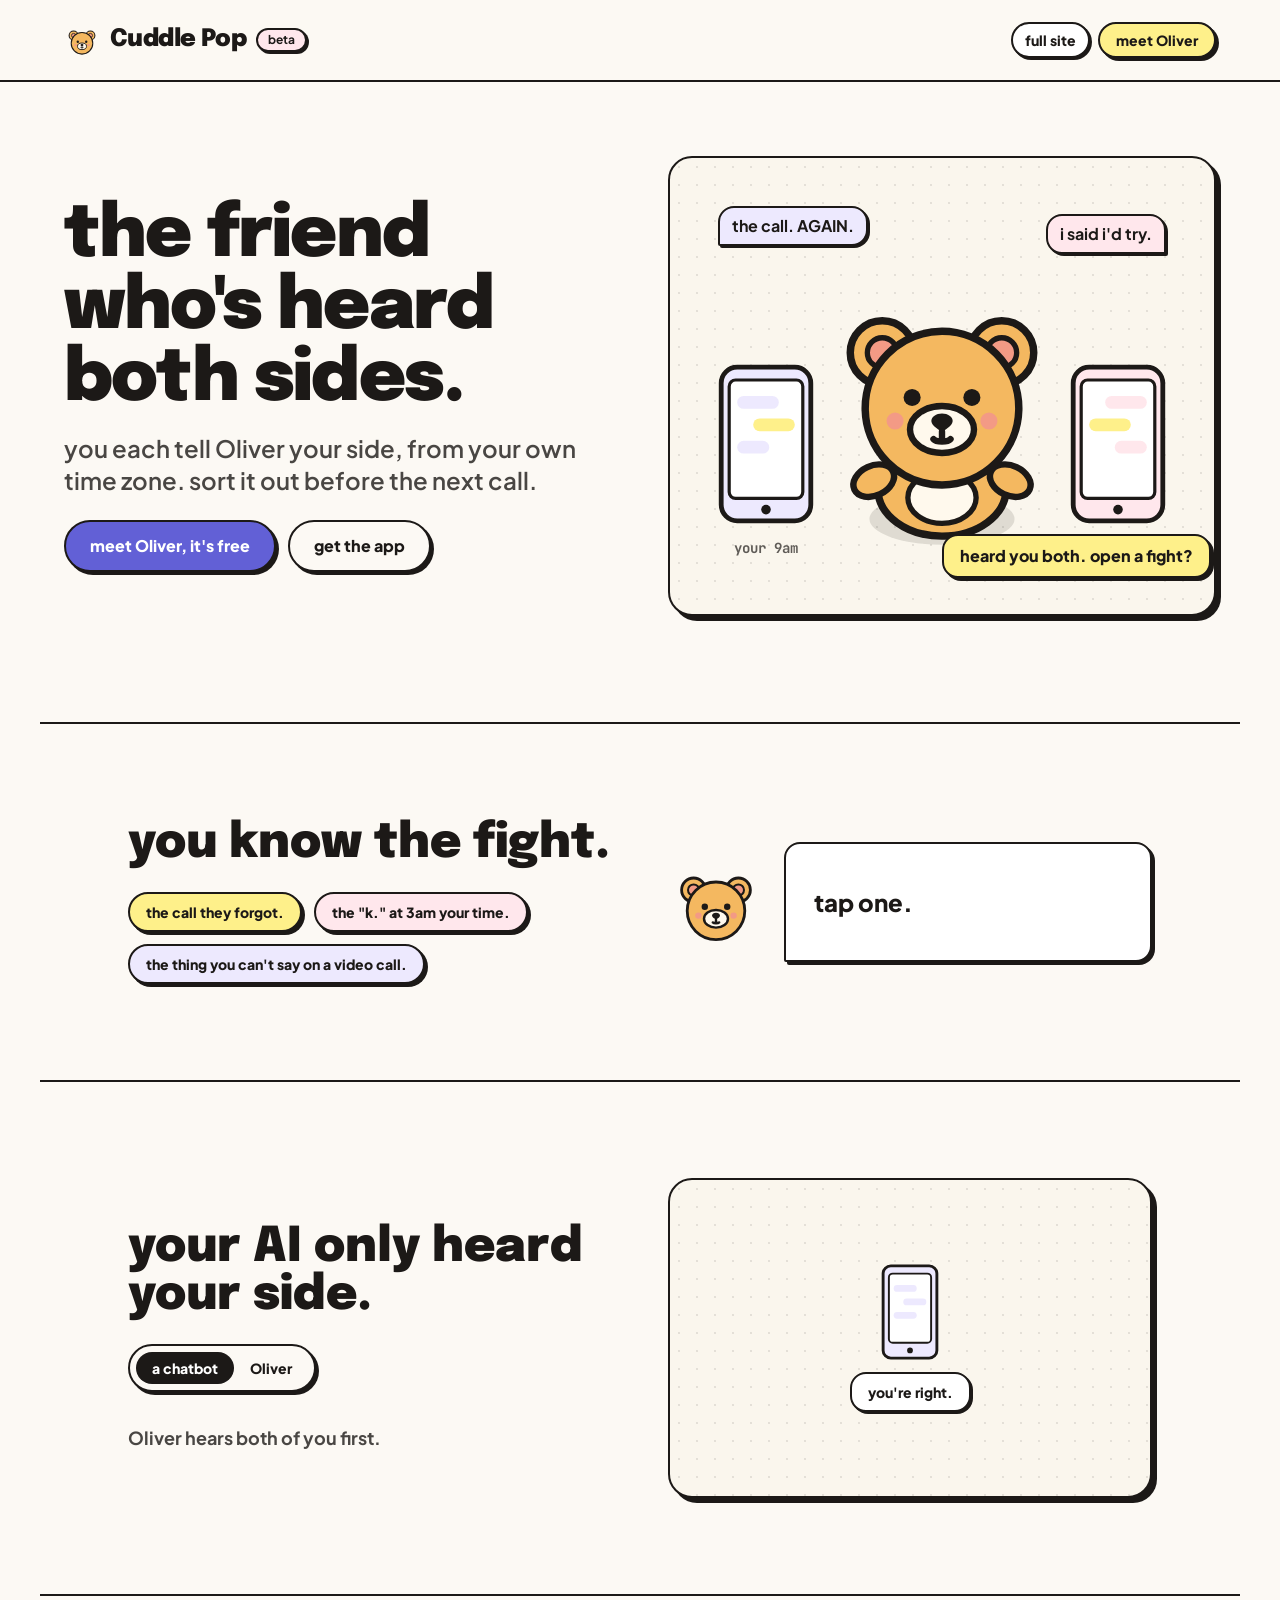
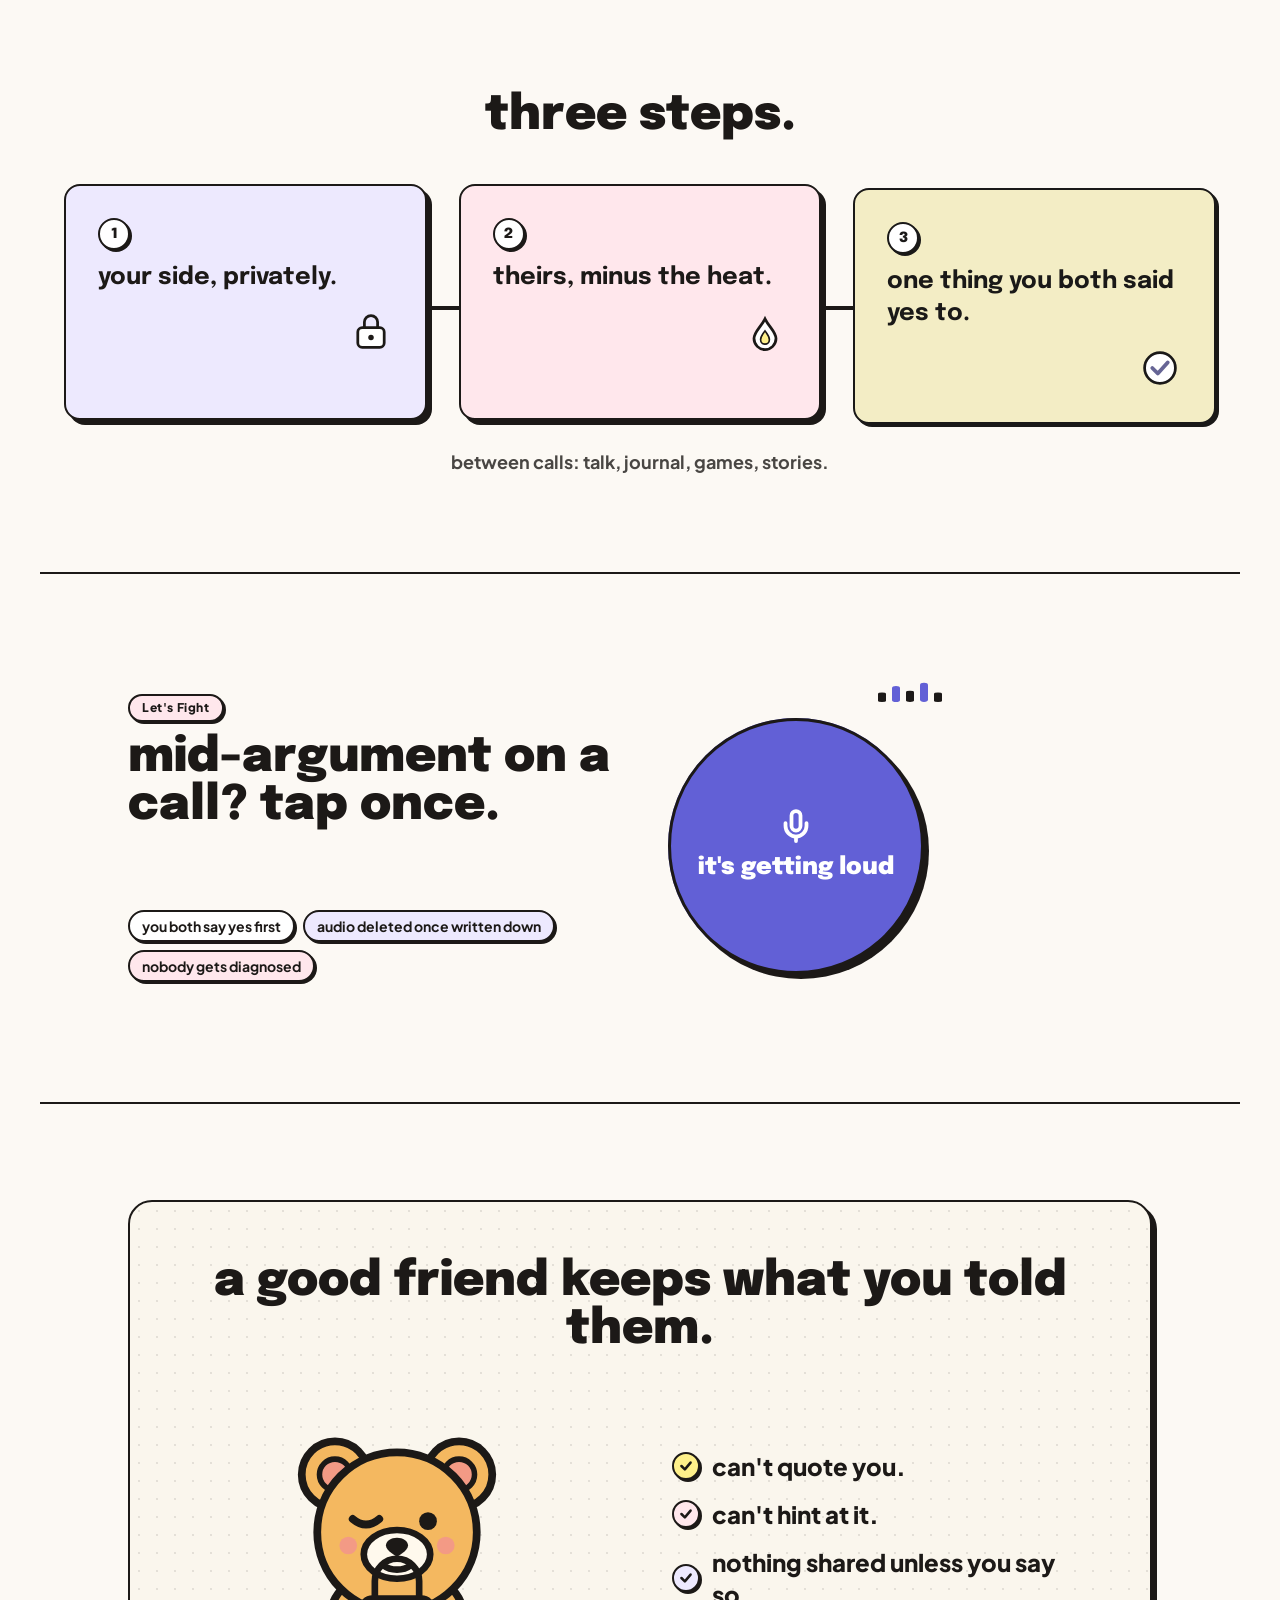
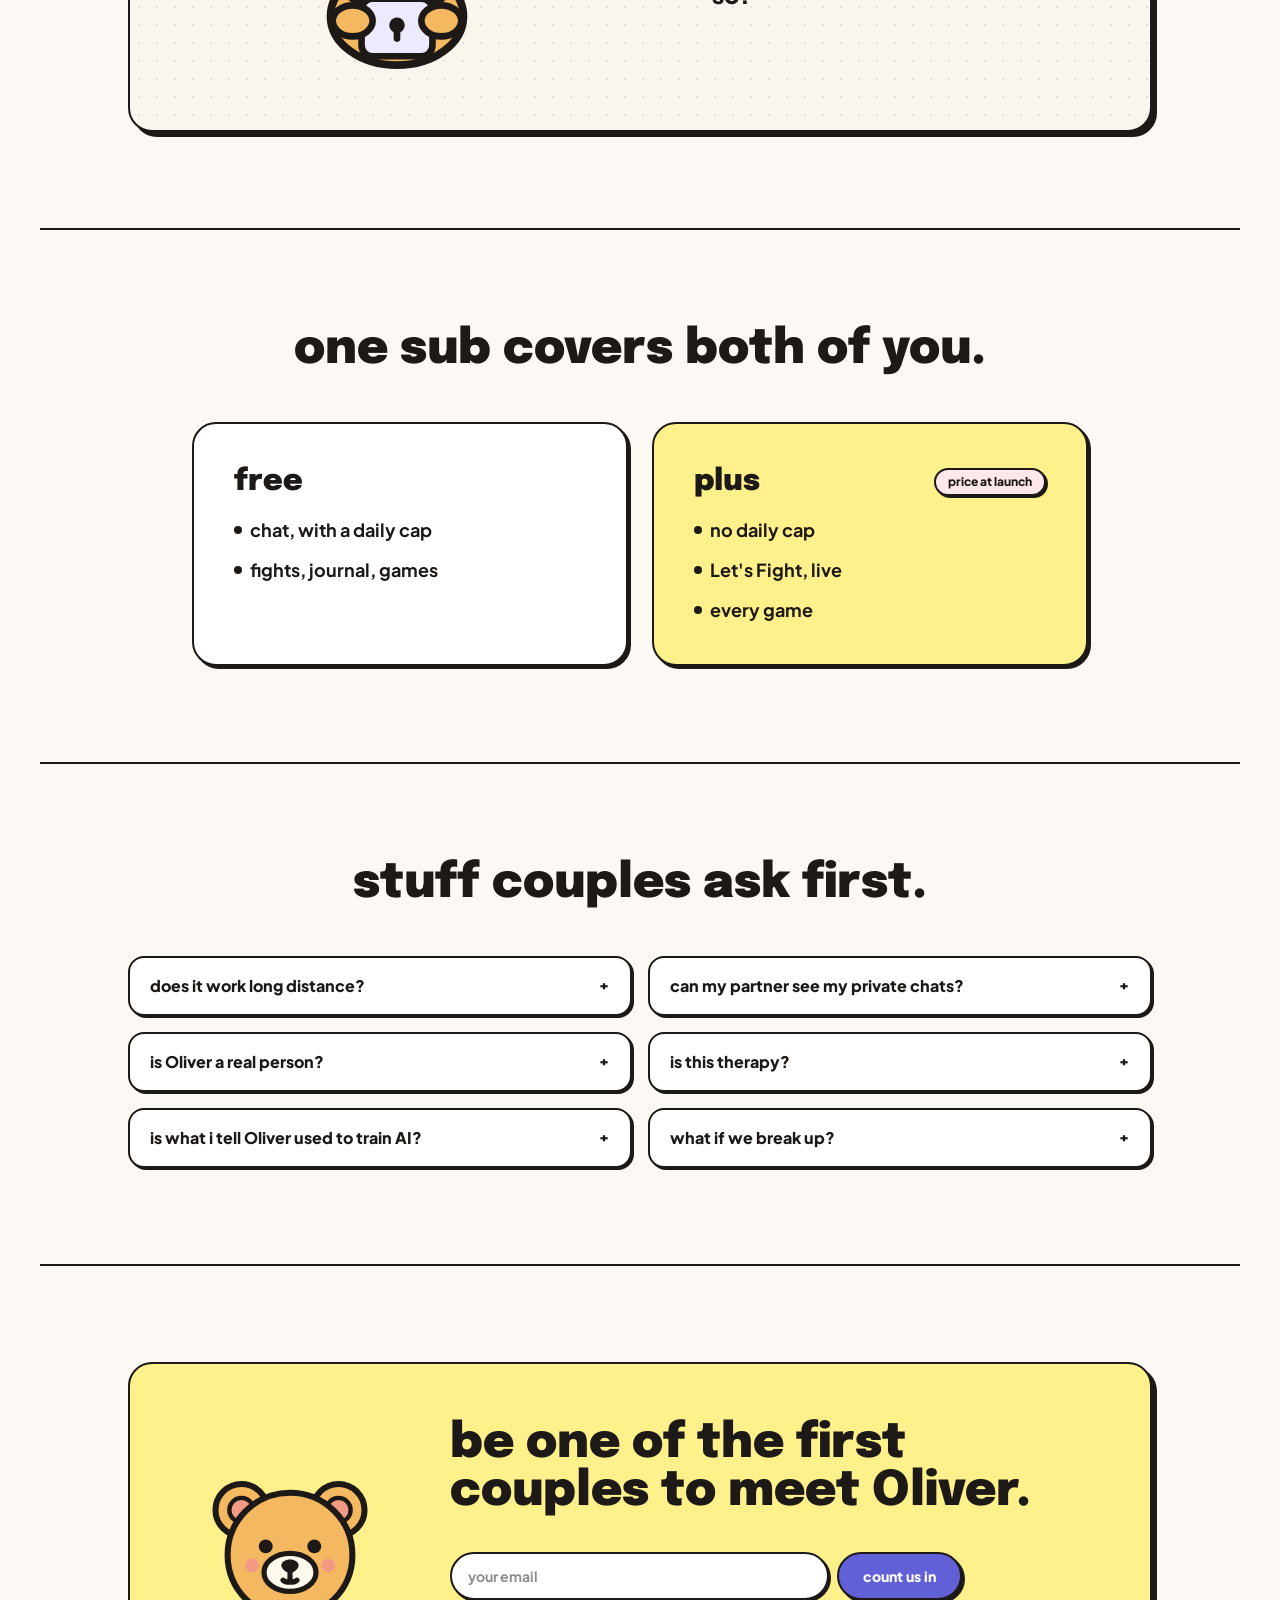
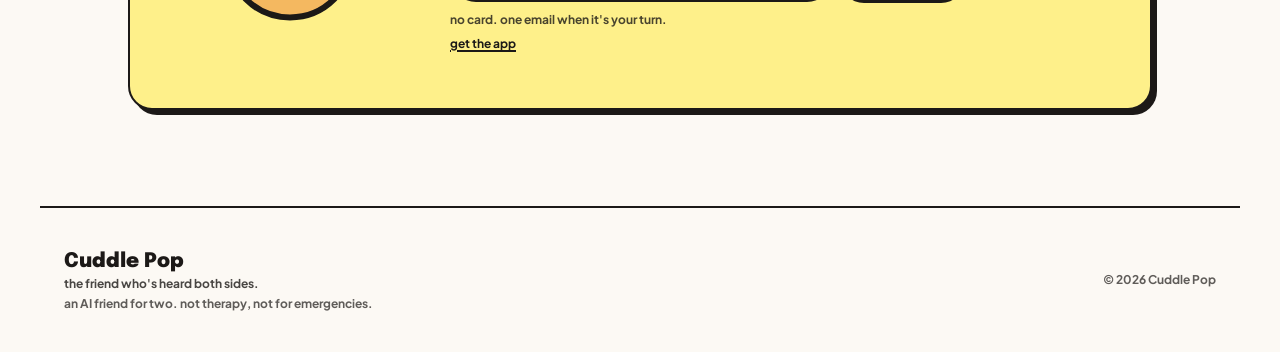
==== commit 3e02c939: "Update site" ====
--- a/adhd/index.html
+++ b/adhd/index.html
@@ -33,7 +33,7 @@
   <link rel="preload" as="style" href="https://fonts.googleapis.com/css2?family=Epilogue:wght@700;900&amp;family=Plus+Jakarta+Sans:wght@700;800&amp;family=JetBrains+Mono:wght@700&amp;display=swap" onload="this.onload=null;this.rel='stylesheet'">
   <noscript><link rel="stylesheet" href="https://fonts.googleapis.com/css2?family=Epilogue:wght@700;900&amp;family=Plus+Jakarta+Sans:wght@700;800&amp;family=JetBrains+Mono:wght@700&amp;display=swap"></noscript>
 
-  <link rel="stylesheet" href="/assets/site.css?v=304f6cec2c">
+  <link rel="stylesheet" href="/assets/site.css?v=babd26ed87">
 
   <style>
     body {
@@ -196,7 +196,7 @@
   <header class="sticky top-0 z-50 bg-canvas/90 backdrop-blur-md border-b-2 border-ink">
     <div class="max-w-[1200px] mx-auto px-4 sm:px-6 h-16 xl:h-20 flex items-center justify-between">
       <a href="#panel-home" class="flex items-center gap-2.5">
-        <svg class="w-9 h-9" aria-hidden="true"><use href="#oliver-face"/></svg>
+        <svg class="w-9 h-9 max-[359px]:hidden" aria-hidden="true"><use href="#oliver-face"/></svg>
         <span class="font-heading font-black text-lg sm:text-2xl tracking-tight whitespace-nowrap">Cuddle Pop</span>
         <span class="hidden sm:inline-block px-2.5 py-0.5 text-xs font-bold bg-peach border-2 border-ink rounded-full shadow-pop-sm">beta</span>
       </a>
--- a/assets/site.css
+++ b/assets/site.css
@@ -1 +1 @@
-*,:after,:before{--tw-border-spacing-x:0;--tw-border-spacing-y:0;--tw-translate-x:0;--tw-translate-y:0;--tw-rotate:0;--tw-skew-x:0;--tw-skew-y:0;--tw-scale-x:1;--tw-scale-y:1;--tw-pan-x: ;--tw-pan-y: ;--tw-pinch-zoom: ;--tw-scroll-snap-strictness:proximity;--tw-gradient-from-position: ;--tw-gradient-via-position: ;--tw-gradient-to-position: ;--tw-ordinal: ;--tw-slashed-zero: ;--tw-numeric-figure: ;--tw-numeric-spacing: ;--tw-numeric-fraction: ;--tw-ring-inset: ;--tw-ring-offset-width:0px;--tw-ring-offset-color:#fff;--tw-ring-color:rgba(59,130,246,.5);--tw-ring-offset-shadow:0 0 #0000;--tw-ring-shadow:0 0 #0000;--tw-shadow:0 0 #0000;--tw-shadow-colored:0 0 #0000;--tw-blur: ;--tw-brightness: ;--tw-contrast: ;--tw-grayscale: ;--tw-hue-rotate: ;--tw-invert: ;--tw-saturate: ;--tw-sepia: ;--tw-drop-shadow: ;--tw-backdrop-blur: ;--tw-backdrop-brightness: ;--tw-backdrop-contrast: ;--tw-backdrop-grayscale: ;--tw-backdrop-hue-rotate: ;--tw-backdrop-invert: ;--tw-backdrop-opacity: ;--tw-backdrop-saturate: ;--tw-backdrop-sepia: ;--tw-contain-size: ;--tw-contain-layout: ;--tw-contain-paint: ;--tw-contain-style: }::backdrop{--tw-border-spacing-x:0;--tw-border-spacing-y:0;--tw-translate-x:0;--tw-translate-y:0;--tw-rotate:0;--tw-skew-x:0;--tw-skew-y:0;--tw-scale-x:1;--tw-scale-y:1;--tw-pan-x: ;--tw-pan-y: ;--tw-pinch-zoom: ;--tw-scroll-snap-strictness:proximity;--tw-gradient-from-position: ;--tw-gradient-via-position: ;--tw-gradient-to-position: ;--tw-ordinal: ;--tw-slashed-zero: ;--tw-numeric-figure: ;--tw-numeric-spacing: ;--tw-numeric-fraction: ;--tw-ring-inset: ;--tw-ring-offset-width:0px;--tw-ring-offset-color:#fff;--tw-ring-color:rgba(59,130,246,.5);--tw-ring-offset-shadow:0 0 #0000;--tw-ring-shadow:0 0 #0000;--tw-shadow:0 0 #0000;--tw-shadow-colored:0 0 #0000;--tw-blur: ;--tw-brightness: ;--tw-contrast: ;--tw-grayscale: ;--tw-hue-rotate: ;--tw-invert: ;--tw-saturate: ;--tw-sepia: ;--tw-drop-shadow: ;--tw-backdrop-blur: ;--tw-backdrop-brightness: ;--tw-backdrop-contrast: ;--tw-backdrop-grayscale: ;--tw-backdrop-hue-rotate: ;--tw-backdrop-invert: ;--tw-backdrop-opacity: ;--tw-backdrop-saturate: ;--tw-backdrop-sepia: ;--tw-contain-size: ;--tw-contain-layout: ;--tw-contain-paint: ;--tw-contain-style: }/*! tailwindcss v3.4.19 | MIT License | https://tailwindcss.com*/*,:after,:before{box-sizing:border-box;border:0 solid #e5e7eb}:after,:before{--tw-content:""}:host,html{line-height:1.5;-webkit-text-size-adjust:100%;-moz-tab-size:4;-o-tab-size:4;tab-size:4;font-family:Plus Jakarta Sans,sans-serif;font-feature-settings:normal;font-variation-settings:normal;-webkit-tap-highlight-color:transparent}body{margin:0;line-height:inherit}hr{height:0;color:inherit;border-top-width:1px}abbr:where([title]){-webkit-text-decoration:underline dotted;text-decoration:underline dotted}h1,h2,h3,h4,h5,h6{font-size:inherit;font-weight:inherit}a{color:inherit;text-decoration:inherit}b,strong{font-weight:bolder}code,kbd,pre,samp{font-family:JetBrains Mono,monospace;font-feature-settings:normal;font-variation-settings:normal;font-size:1em}small{font-size:80%}sub,sup{font-size:75%;line-height:0;position:relative;vertical-align:baseline}sub{bottom:-.25em}sup{top:-.5em}table{text-indent:0;border-color:inherit;border-collapse:collapse}button,input,optgroup,select,textarea{font-family:inherit;font-feature-settings:inherit;font-variation-settings:inherit;font-size:100%;font-weight:inherit;line-height:inherit;letter-spacing:inherit;color:inherit;margin:0;padding:0}button,select{text-transform:none}button,input:where([type=button]),input:where([type=reset]),input:where([type=submit]){-webkit-appearance:button;background-color:transparent;background-image:none}:-moz-focusring{outline:auto}:-moz-ui-invalid{box-shadow:none}progress{vertical-align:baseline}::-webkit-inner-spin-button,::-webkit-outer-spin-button{height:auto}[type=search]{-webkit-appearance:textfield;outline-offset:-2px}::-webkit-search-decoration{-webkit-appearance:none}::-webkit-file-upload-button{-webkit-appearance:button;font:inherit}summary{display:list-item}blockquote,dd,dl,figure,h1,h2,h3,h4,h5,h6,hr,p,pre{margin:0}fieldset{margin:0}fieldset,legend{padding:0}menu,ol,ul{list-style:none;margin:0;padding:0}dialog{padding:0}textarea{resize:vertical}input::-moz-placeholder,textarea::-moz-placeholder{opacity:1;color:#9ca3af}input::placeholder,textarea::placeholder{opacity:1;color:#9ca3af}[role=button],button{cursor:pointer}:disabled{cursor:default}audio,canvas,embed,iframe,img,object,svg,video{display:block;vertical-align:middle}img,video{max-width:100%;height:auto}[hidden]:where(:not([hidden=until-found])){display:none}.sr-only{position:absolute;width:1px;height:1px;padding:0;margin:-1px;overflow:hidden;clip:rect(0,0,0,0);white-space:nowrap;border-width:0}.pointer-events-none{pointer-events:none}.pointer-events-auto{pointer-events:auto}.fixed{position:fixed}.absolute{position:absolute}.relative{position:relative}.sticky{position:sticky}.inset-0{inset:0}.inset-x-0{left:0;right:0}.-bottom-3{bottom:-.75rem}.-top-16{top:-4rem}.left-0{left:0}.left-1\/2{left:50%}.left-\[8\%\]{left:8%}.right-0{right:0}.right-2{right:.5rem}.right-3{right:.75rem}.right-\[8\%\]{right:8%}.top-0{top:0}.top-1\/2{top:50%}.top-2{top:.5rem}.top-3{top:.75rem}.-z-10{z-index:-10}.z-10{z-index:10}.z-20{z-index:20}.z-30{z-index:30}.z-50{z-index:50}.z-\[60\]{z-index:60}.mx-auto{margin-left:auto;margin-right:auto}.-mt-2{margin-top:-.5rem}.mb-10{margin-bottom:2.5rem}.mb-2{margin-bottom:.5rem}.mb-3{margin-bottom:.75rem}.mb-4{margin-bottom:1rem}.mb-6{margin-bottom:1.5rem}.mb-8{margin-bottom:2rem}.ml-2{margin-left:.5rem}.ml-auto{margin-left:auto}.mr-2{margin-right:.5rem}.mt-1{margin-top:.25rem}.mt-2{margin-top:.5rem}.mt-4{margin-top:1rem}.block{display:block}.inline-block{display:inline-block}.flex{display:flex}.inline-flex{display:inline-flex}.grid{display:grid}.contents{display:contents}.hidden{display:none}.aspect-\[4\/3\]{aspect-ratio:4/3}.aspect-square{aspect-ratio:1/1}.h-1{height:.25rem}.h-11{height:2.75rem}.h-12{height:3rem}.h-16{height:4rem}.h-2{height:.5rem}.h-2\.5{height:.625rem}.h-20{height:5rem}.h-24{height:6rem}.h-28{height:7rem}.h-4{height:1rem}.h-44{height:11rem}.h-7{height:1.75rem}.h-8{height:2rem}.h-9{height:2.25rem}.h-\[6px\]{height:6px}.h-full{height:100%}.min-h-\[200px\]{min-height:200px}.min-h-\[230px\]{min-height:230px}.min-h-\[60px\]{min-height:60px}.min-h-screen{min-height:100vh}.w-1{width:.25rem}.w-11{width:2.75rem}.w-12{width:3rem}.w-16{width:4rem}.w-2{width:.5rem}.w-2\.5{width:.625rem}.w-20{width:5rem}.w-28{width:7rem}.w-36{width:9rem}.w-4{width:1rem}.w-40{width:10rem}.w-44{width:11rem}.w-48{width:12rem}.w-5{width:1.25rem}.w-7{width:1.75rem}.w-72{width:18rem}.w-8{width:2rem}.w-9{width:2.25rem}.w-\[calc\(100\%-2rem\)\]{width:calc(100% - 2rem)}.w-full{width:100%}.min-w-0{min-width:0}.max-w-2xl{max-width:42rem}.max-w-4xl{max-width:56rem}.max-w-\[1200px\]{max-width:1200px}.max-w-\[60ch\]{max-width:60ch}.max-w-\[85\%\]{max-width:85%}.max-w-\[90\%\]{max-width:90%}.max-w-full{max-width:100%}.max-w-md{max-width:28rem}.max-w-sm{max-width:24rem}.max-w-xl{max-width:36rem}.max-w-xs{max-width:20rem}.flex-1{flex:1 1 0%}.shrink-0{flex-shrink:0}.rotate-180{--tw-rotate:180deg}.rotate-180,.rotate-\[-1\.5deg\]{transform:translate(var(--tw-translate-x),var(--tw-translate-y)) rotate(var(--tw-rotate)) skewX(var(--tw-skew-x)) skewY(var(--tw-skew-y)) scaleX(var(--tw-scale-x)) scaleY(var(--tw-scale-y))}.rotate-\[-1\.5deg\]{--tw-rotate:-1.5deg}.rotate-\[-1deg\]{--tw-rotate:-1deg}.rotate-\[-1deg\],.rotate-\[-3deg\]{transform:translate(var(--tw-translate-x),var(--tw-translate-y)) rotate(var(--tw-rotate)) skewX(var(--tw-skew-x)) skewY(var(--tw-skew-y)) scaleX(var(--tw-scale-x)) scaleY(var(--tw-scale-y))}.rotate-\[-3deg\]{--tw-rotate:-3deg}.rotate-\[1\.5deg\]{--tw-rotate:1.5deg}.rotate-\[1\.5deg\],.rotate-\[2deg\]{transform:translate(var(--tw-translate-x),var(--tw-translate-y)) rotate(var(--tw-rotate)) skewX(var(--tw-skew-x)) skewY(var(--tw-skew-y)) scaleX(var(--tw-scale-x)) scaleY(var(--tw-scale-y))}.rotate-\[2deg\]{--tw-rotate:2deg}.rotate-\[6deg\]{--tw-rotate:6deg}.rotate-\[6deg\],.transform{transform:translate(var(--tw-translate-x),var(--tw-translate-y)) rotate(var(--tw-rotate)) skewX(var(--tw-skew-x)) skewY(var(--tw-skew-y)) scaleX(var(--tw-scale-x)) scaleY(var(--tw-scale-y))}@keyframes ping{75%,to{transform:scale(2);opacity:0}}.animate-ping{animation:ping 1s cubic-bezier(0,0,.2,1) infinite}.grid-cols-1{grid-template-columns:repeat(1,minmax(0,1fr))}.grid-cols-2{grid-template-columns:repeat(2,minmax(0,1fr))}.flex-col{flex-direction:column}.flex-wrap{flex-wrap:wrap}.items-start{align-items:flex-start}.items-end{align-items:flex-end}.items-center{align-items:center}.justify-end{justify-content:flex-end}.justify-center{justify-content:center}.justify-between{justify-content:space-between}.gap-0\.5{gap:.125rem}.gap-1{gap:.25rem}.gap-1\.5{gap:.375rem}.gap-2{gap:.5rem}.gap-2\.5{gap:.625rem}.gap-3{gap:.75rem}.gap-4{gap:1rem}.gap-5{gap:1.25rem}.gap-6{gap:1.5rem}.gap-8{gap:2rem}.space-y-1>:not([hidden])~:not([hidden]){--tw-space-y-reverse:0;margin-top:calc(.25rem*(1 - var(--tw-space-y-reverse)));margin-bottom:calc(.25rem*var(--tw-space-y-reverse))}.space-y-1\.5>:not([hidden])~:not([hidden]){--tw-space-y-reverse:0;margin-top:calc(.375rem*(1 - var(--tw-space-y-reverse)));margin-bottom:calc(.375rem*var(--tw-space-y-reverse))}.space-y-2>:not([hidden])~:not([hidden]){--tw-space-y-reverse:0;margin-top:calc(.5rem*(1 - var(--tw-space-y-reverse)));margin-bottom:calc(.5rem*var(--tw-space-y-reverse))}.space-y-20>:not([hidden])~:not([hidden]){--tw-space-y-reverse:0;margin-top:calc(5rem*(1 - var(--tw-space-y-reverse)));margin-bottom:calc(5rem*var(--tw-space-y-reverse))}.space-y-3>:not([hidden])~:not([hidden]){--tw-space-y-reverse:0;margin-top:calc(.75rem*(1 - var(--tw-space-y-reverse)));margin-bottom:calc(.75rem*var(--tw-space-y-reverse))}.space-y-4>:not([hidden])~:not([hidden]){--tw-space-y-reverse:0;margin-top:calc(1rem*(1 - var(--tw-space-y-reverse)));margin-bottom:calc(1rem*var(--tw-space-y-reverse))}.space-y-5>:not([hidden])~:not([hidden]){--tw-space-y-reverse:0;margin-top:calc(1.25rem*(1 - var(--tw-space-y-reverse)));margin-bottom:calc(1.25rem*var(--tw-space-y-reverse))}.space-y-6>:not([hidden])~:not([hidden]){--tw-space-y-reverse:0;margin-top:calc(1.5rem*(1 - var(--tw-space-y-reverse)));margin-bottom:calc(1.5rem*var(--tw-space-y-reverse))}.space-y-8>:not([hidden])~:not([hidden]){--tw-space-y-reverse:0;margin-top:calc(2rem*(1 - var(--tw-space-y-reverse)));margin-bottom:calc(2rem*var(--tw-space-y-reverse))}.overflow-hidden{overflow:hidden}.scroll-smooth{scroll-behavior:smooth}.whitespace-nowrap{white-space:nowrap}.rounded{border-radius:.25rem}.rounded-2xl{border-radius:1rem}.rounded-3xl{border-radius:1.5rem}.rounded-\[1\.75rem\]{border-radius:1.75rem}.rounded-full{border-radius:9999px}.rounded-lg{border-radius:.5rem}.rounded-md{border-radius:.375rem}.rounded-xl{border-radius:.75rem}.rounded-bl-sm{border-bottom-left-radius:.125rem}.rounded-br-sm{border-bottom-right-radius:.125rem}.rounded-tl-none{border-top-left-radius:0}.rounded-tr-none{border-top-right-radius:0}.border{border-width:1px}.border-2{border-width:2px}.border-\[3px\]{border-width:3px}.border-b{border-bottom-width:1px}.border-b-2{border-bottom-width:2px}.border-t{border-top-width:1px}.border-t-2{border-top-width:2px}.border-dashed{border-style:dashed}.border-\[\#2B2749\]{--tw-border-opacity:1;border-color:rgb(43 39 73/var(--tw-border-opacity,1))}.border-amber-300{--tw-border-opacity:1;border-color:rgb(252 211 77/var(--tw-border-opacity,1))}.border-brand-border{--tw-border-opacity:1;border-color:rgb(38 38 38/var(--tw-border-opacity,1))}.border-brand-dark{--tw-border-opacity:1;border-color:rgb(28 25 23/var(--tw-border-opacity,1))}.border-brand-primary{--tw-border-opacity:1;border-color:rgb(98 96 214/var(--tw-border-opacity,1))}.border-brand-primary\/40{border-color:rgba(98,96,214,.4)}.border-brand-primary\/50{border-color:rgba(98,96,214,.5)}.border-emerald-600{--tw-border-opacity:1;border-color:rgb(5 150 105/var(--tw-border-opacity,1))}.border-indigo-100{--tw-border-opacity:1;border-color:rgb(224 231 255/var(--tw-border-opacity,1))}.border-ink{--tw-border-opacity:1;border-color:rgb(28 25 23/var(--tw-border-opacity,1))}.border-stone-200{--tw-border-opacity:1;border-color:rgb(231 229 228/var(--tw-border-opacity,1))}.border-stone-300{--tw-border-opacity:1;border-color:rgb(214 211 209/var(--tw-border-opacity,1))}.border-stone-700{--tw-border-opacity:1;border-color:rgb(68 64 60/var(--tw-border-opacity,1))}.border-stone-800{--tw-border-opacity:1;border-color:rgb(41 37 36/var(--tw-border-opacity,1))}.border-transparent{border-color:transparent}.bg-amber-200\/80{background-color:hsla(48,97%,77%,.8)}.bg-amber-400{--tw-bg-opacity:1;background-color:rgb(251 191 36/var(--tw-bg-opacity,1))}.bg-amber-50\/70{background-color:rgba(255,251,235,.7)}.bg-brand-butter{--tw-bg-opacity:1;background-color:rgb(255 251 235/var(--tw-bg-opacity,1))}.bg-brand-cream{--tw-bg-opacity:1;background-color:rgb(252 249 244/var(--tw-bg-opacity,1))}.bg-brand-cream\/40{background-color:hsla(38,57%,97%,.4)}.bg-brand-cream\/\[0\.92\]{background-color:hsla(38,57%,97%,.92)}.bg-brand-dark\/40{background-color:rgba(28,25,23,.4)}.bg-brand-lavender{--tw-bg-opacity:1;background-color:rgb(237 233 254/var(--tw-bg-opacity,1))}.bg-brand-lemon{--tw-bg-opacity:1;background-color:rgb(254 240 138/var(--tw-bg-opacity,1))}.bg-brand-lemon\/60{background-color:hsla(53,98%,77%,.6)}.bg-brand-peach{--tw-bg-opacity:1;background-color:rgb(255 231 236/var(--tw-bg-opacity,1))}.bg-brand-primary{--tw-bg-opacity:1;background-color:rgb(98 96 214/var(--tw-bg-opacity,1))}.bg-brand-primary\/20{background-color:rgba(98,96,214,.2)}.bg-brand-rose{--tw-bg-opacity:1;background-color:rgb(253 164 175/var(--tw-bg-opacity,1))}.bg-canvas{--tw-bg-opacity:1;background-color:rgb(252 249 244/var(--tw-bg-opacity,1))}.bg-canvas\/90{background-color:hsla(38,57%,97%,.9)}.bg-emerald-100{--tw-bg-opacity:1;background-color:rgb(209 250 229/var(--tw-bg-opacity,1))}.bg-indigo-50\/60{background-color:rgba(238,242,255,.6)}.bg-indigo-500{--tw-bg-opacity:1;background-color:rgb(99 102 241/var(--tw-bg-opacity,1))}.bg-ink{--tw-bg-opacity:1;background-color:rgb(28 25 23/var(--tw-bg-opacity,1))}.bg-ink\/40{background-color:rgba(28,25,23,.4)}.bg-lavender{--tw-bg-opacity:1;background-color:rgb(237 233 254/var(--tw-bg-opacity,1))}.bg-lemon{--tw-bg-opacity:1;background-color:rgb(254 240 138/var(--tw-bg-opacity,1))}.bg-peach{--tw-bg-opacity:1;background-color:rgb(255 231 236/var(--tw-bg-opacity,1))}.bg-red-400{--tw-bg-opacity:1;background-color:rgb(248 113 113/var(--tw-bg-opacity,1))}.bg-red-500{--tw-bg-opacity:1;background-color:rgb(239 68 68/var(--tw-bg-opacity,1))}.bg-stone-100{--tw-bg-opacity:1;background-color:rgb(245 245 244/var(--tw-bg-opacity,1))}.bg-stone-800{--tw-bg-opacity:1;background-color:rgb(41 37 36/var(--tw-bg-opacity,1))}.bg-stone-900{--tw-bg-opacity:1;background-color:rgb(28 25 23/var(--tw-bg-opacity,1))}.bg-stone-950{--tw-bg-opacity:1;background-color:rgb(12 10 9/var(--tw-bg-opacity,1))}.bg-violet{--tw-bg-opacity:1;background-color:rgb(98 96 214/var(--tw-bg-opacity,1))}.bg-white{--tw-bg-opacity:1;background-color:rgb(255 255 255/var(--tw-bg-opacity,1))}.object-cover{-o-object-fit:cover;object-fit:cover}.p-1{padding:.25rem}.p-1\.5{padding:.375rem}.p-2{padding:.5rem}.p-2\.5{padding:.625rem}.p-3{padding:.75rem}.p-3\.5{padding:.875rem}.p-4{padding:1rem}.p-5{padding:1.25rem}.p-6{padding:1.5rem}.px-1\.5{padding-left:.375rem;padding-right:.375rem}.px-2{padding-left:.5rem;padding-right:.5rem}.px-2\.5{padding-left:.625rem;padding-right:.625rem}.px-3{padding-left:.75rem;padding-right:.75rem}.px-3\.5{padding-left:.875rem;padding-right:.875rem}.px-4{padding-left:1rem;padding-right:1rem}.px-5{padding-left:1.25rem;padding-right:1.25rem}.px-6{padding-left:1.5rem;padding-right:1.5rem}.py-0\.5{padding-top:.125rem;padding-bottom:.125rem}.py-1{padding-top:.25rem;padding-bottom:.25rem}.py-1\.5{padding-top:.375rem;padding-bottom:.375rem}.py-10{padding-top:2.5rem;padding-bottom:2.5rem}.py-14{padding-top:3.5rem;padding-bottom:3.5rem}.py-2{padding-top:.5rem;padding-bottom:.5rem}.py-2\.5{padding-top:.625rem;padding-bottom:.625rem}.py-3{padding-top:.75rem;padding-bottom:.75rem}.py-3\.5{padding-top:.875rem;padding-bottom:.875rem}.pb-16{padding-bottom:4rem}.pb-2{padding-bottom:.5rem}.pb-24{padding-bottom:6rem}.pb-3\.5{padding-bottom:.875rem}.pb-4{padding-bottom:1rem}.pr-10{padding-right:2.5rem}.pt-0{padding-top:0}.pt-1{padding-top:.25rem}.pt-10{padding-top:2.5rem}.pt-2{padding-top:.5rem}.pt-6{padding-top:1.5rem}.pt-8{padding-top:2rem}.text-left{text-align:left}.text-center{text-align:center}.align-middle{vertical-align:middle}.font-accent{font-family:"Instrument Serif",Georgia,serif}.font-hand{font-family:Caveat,cursive}.font-heading{font-family:Epilogue,sans-serif}.font-mono{font-family:JetBrains Mono,monospace}.text-2xl{font-size:1.5rem;line-height:2rem}.text-3xl{font-size:1.875rem;line-height:2.25rem}.text-4xl{font-size:2.25rem;line-height:2.5rem}.text-\[1\.08em\]{font-size:1.08em}.text-\[10px\]{font-size:10px}.text-\[11px\]{font-size:11px}.text-\[15px\]{font-size:15px}.text-\[17px\]{font-size:17px}.text-\[2\.6rem\]{font-size:2.6rem}.text-base{font-size:1rem;line-height:1.5rem}.text-lg{font-size:1.125rem;line-height:1.75rem}.text-sm{font-size:.875rem;line-height:1.25rem}.text-xl{font-size:1.25rem;line-height:1.75rem}.text-xs{font-size:.75rem;line-height:1rem}.font-black{font-weight:900}.font-bold{font-weight:700}.font-extrabold{font-weight:800}.font-medium{font-weight:500}.font-normal{font-weight:400}.font-semibold{font-weight:600}.italic{font-style:italic}.leading-\[1\.04\]{line-height:1.04}.leading-\[1\.05\]{line-height:1.05}.leading-\[1\.08\]{line-height:1.08}.leading-\[1\.65\]{line-height:1.65}.leading-\[1\.6\]{line-height:1.6}.leading-none{line-height:1}.leading-relaxed{line-height:1.625}.leading-snug{line-height:1.375}.leading-tight{line-height:1.25}.tracking-\[-0\.01em\]{letter-spacing:-.01em}.tracking-\[-0\.02em\]{letter-spacing:-.02em}.tracking-\[-0\.035em\]{letter-spacing:-.035em}.tracking-\[0\.06em\]{letter-spacing:.06em}.tracking-tight{letter-spacing:-.025em}.tracking-wide{letter-spacing:.025em}.tracking-wider{letter-spacing:.05em}.text-brand-dark{--tw-text-opacity:1;color:rgb(28 25 23/var(--tw-text-opacity,1))}.text-brand-dark\/80{color:rgba(28,25,23,.8)}.text-brand-lemon{--tw-text-opacity:1;color:rgb(254 240 138/var(--tw-text-opacity,1))}.text-brand-primary{--tw-text-opacity:1;color:rgb(98 96 214/var(--tw-text-opacity,1))}.text-brand-rose{--tw-text-opacity:1;color:rgb(253 164 175/var(--tw-text-opacity,1))}.text-emerald-800{--tw-text-opacity:1;color:rgb(6 95 70/var(--tw-text-opacity,1))}.text-indigo-100{--tw-text-opacity:1;color:rgb(224 231 255/var(--tw-text-opacity,1))}.text-indigo-300{--tw-text-opacity:1;color:rgb(165 180 252/var(--tw-text-opacity,1))}.text-ink{--tw-text-opacity:1;color:rgb(28 25 23/var(--tw-text-opacity,1))}.text-ink\/70{color:rgba(28,25,23,.7)}.text-ink\/80{color:rgba(28,25,23,.8)}.text-red-400{--tw-text-opacity:1;color:rgb(248 113 113/var(--tw-text-opacity,1))}.text-red-700{--tw-text-opacity:1;color:rgb(185 28 28/var(--tw-text-opacity,1))}.text-stone-200{--tw-text-opacity:1;color:rgb(231 229 228/var(--tw-text-opacity,1))}.text-stone-400{--tw-text-opacity:1;color:rgb(168 162 158/var(--tw-text-opacity,1))}.text-stone-500{--tw-text-opacity:1;color:rgb(120 113 108/var(--tw-text-opacity,1))}.text-stone-600{--tw-text-opacity:1;color:rgb(87 83 78/var(--tw-text-opacity,1))}.text-stone-700{--tw-text-opacity:1;color:rgb(68 64 60/var(--tw-text-opacity,1))}.text-stone-800{--tw-text-opacity:1;color:rgb(41 37 36/var(--tw-text-opacity,1))}.text-stone-900{--tw-text-opacity:1;color:rgb(28 25 23/var(--tw-text-opacity,1))}.text-stone-950{--tw-text-opacity:1;color:rgb(12 10 9/var(--tw-text-opacity,1))}.text-white{--tw-text-opacity:1;color:rgb(255 255 255/var(--tw-text-opacity,1))}.underline{text-decoration-line:underline}.decoration-2{text-decoration-thickness:2px}.underline-offset-2{text-underline-offset:2px}.antialiased{-webkit-font-smoothing:antialiased;-moz-osx-font-smoothing:grayscale}.shadow-\[0_2px_0_rgba\(43\2c 39\2c 73\2c 0\.06\)\]{--tw-shadow:0 2px 0 rgba(43,39,73,.06);--tw-shadow-colored:0 2px 0 var(--tw-shadow-color);box-shadow:var(--tw-ring-offset-shadow,0 0 #0000),var(--tw-ring-shadow,0 0 #0000),var(--tw-shadow)}.shadow-\[3px_3px_0px_\#2B2749\]{--tw-shadow:3px 3px 0px #2b2749;--tw-shadow-colored:3px 3px 0px var(--tw-shadow-color)}.shadow-\[3px_3px_0px_\#2B2749\],.shadow-pop{box-shadow:var(--tw-ring-offset-shadow,0 0 #0000),var(--tw-ring-shadow,0 0 #0000),var(--tw-shadow)}.shadow-pop{--tw-shadow:3px 3px 0px #1c1917;--tw-shadow-colored:3px 3px 0px var(--tw-shadow-color)}.shadow-pop-lg{--tw-shadow:5px 5px 0px #1c1917;--tw-shadow-colored:5px 5px 0px var(--tw-shadow-color)}.shadow-pop-lg,.shadow-pop-sm{box-shadow:var(--tw-ring-offset-shadow,0 0 #0000),var(--tw-ring-shadow,0 0 #0000),var(--tw-shadow)}.shadow-pop-sm{--tw-shadow:2px 2px 0px #1c1917;--tw-shadow-colored:2px 2px 0px var(--tw-shadow-color)}.ring{--tw-ring-offset-shadow:var(--tw-ring-inset) 0 0 0 var(--tw-ring-offset-width) var(--tw-ring-offset-color);--tw-ring-shadow:var(--tw-ring-inset) 0 0 0 calc(3px + var(--tw-ring-offset-width)) var(--tw-ring-color)}.ring,.ring-2{box-shadow:var(--tw-ring-offset-shadow),var(--tw-ring-shadow),var(--tw-shadow,0 0 #0000)}.ring-2{--tw-ring-offset-shadow:var(--tw-ring-inset) 0 0 0 var(--tw-ring-offset-width) var(--tw-ring-offset-color);--tw-ring-shadow:var(--tw-ring-inset) 0 0 0 calc(2px + var(--tw-ring-offset-width)) var(--tw-ring-color)}.ring-4{--tw-ring-offset-shadow:var(--tw-ring-inset) 0 0 0 var(--tw-ring-offset-width) var(--tw-ring-offset-color);--tw-ring-shadow:var(--tw-ring-inset) 0 0 0 calc(4px + var(--tw-ring-offset-width)) var(--tw-ring-color);box-shadow:var(--tw-ring-offset-shadow),var(--tw-ring-shadow),var(--tw-shadow,0 0 #0000)}.ring-brand-primary{--tw-ring-opacity:1;--tw-ring-color:rgb(98 96 214/var(--tw-ring-opacity,1))}.ring-violet\/40{--tw-ring-color:rgba(98,96,214,.4)}.blur{--tw-blur:blur(8px)}.blur,.drop-shadow{filter:var(--tw-blur) var(--tw-brightness) var(--tw-contrast) var(--tw-grayscale) var(--tw-hue-rotate) var(--tw-invert) var(--tw-saturate) var(--tw-sepia) var(--tw-drop-shadow)}.drop-shadow{--tw-drop-shadow:drop-shadow(0 1px 2px rgba(0,0,0,.1)) drop-shadow(0 1px 1px rgba(0,0,0,.06))}.filter{filter:var(--tw-blur) var(--tw-brightness) var(--tw-contrast) var(--tw-grayscale) var(--tw-hue-rotate) var(--tw-invert) var(--tw-saturate) var(--tw-sepia) var(--tw-drop-shadow)}.backdrop-blur-md{--tw-backdrop-blur:blur(12px)}.backdrop-blur-md,.backdrop-filter{-webkit-backdrop-filter:var(--tw-backdrop-blur) var(--tw-backdrop-brightness) var(--tw-backdrop-contrast) var(--tw-backdrop-grayscale) var(--tw-backdrop-hue-rotate) var(--tw-backdrop-invert) var(--tw-backdrop-opacity) var(--tw-backdrop-saturate) var(--tw-backdrop-sepia);backdrop-filter:var(--tw-backdrop-blur) var(--tw-backdrop-brightness) var(--tw-backdrop-contrast) var(--tw-backdrop-grayscale) var(--tw-backdrop-hue-rotate) var(--tw-backdrop-invert) var(--tw-backdrop-opacity) var(--tw-backdrop-saturate) var(--tw-backdrop-sepia)}.transition{transition-property:color,background-color,border-color,text-decoration-color,fill,stroke,opacity,box-shadow,transform,filter,-webkit-backdrop-filter;transition-property:color,background-color,border-color,text-decoration-color,fill,stroke,opacity,box-shadow,transform,filter,backdrop-filter;transition-property:color,background-color,border-color,text-decoration-color,fill,stroke,opacity,box-shadow,transform,filter,backdrop-filter,-webkit-backdrop-filter;transition-timing-function:cubic-bezier(.4,0,.2,1);transition-duration:.15s}.transition-\[transform\2c background-color\]{transition-property:transform,background-color;transition-timing-function:cubic-bezier(.4,0,.2,1);transition-duration:.15s}.transition-all{transition-property:all;transition-timing-function:cubic-bezier(.4,0,.2,1);transition-duration:.15s}.transition-colors{transition-property:color,background-color,border-color,text-decoration-color,fill,stroke;transition-timing-function:cubic-bezier(.4,0,.2,1);transition-duration:.15s}.transition-transform{transition-property:transform;transition-timing-function:cubic-bezier(.4,0,.2,1)}.duration-150,.transition-transform{transition-duration:.15s}.ease-in-out{transition-timing-function:cubic-bezier(.4,0,.2,1)}.ease-out{transition-timing-function:cubic-bezier(0,0,.2,1)}.will-change-transform{will-change:transform}.selection\:bg-brand-rose ::-moz-selection{--tw-bg-opacity:1;background-color:rgb(253 164 175/var(--tw-bg-opacity,1))}.selection\:bg-brand-rose ::selection{--tw-bg-opacity:1;background-color:rgb(253 164 175/var(--tw-bg-opacity,1))}.selection\:bg-lemon ::-moz-selection{--tw-bg-opacity:1;background-color:rgb(254 240 138/var(--tw-bg-opacity,1))}.selection\:bg-lemon ::selection{--tw-bg-opacity:1;background-color:rgb(254 240 138/var(--tw-bg-opacity,1))}.selection\:text-brand-dark ::-moz-selection{--tw-text-opacity:1;color:rgb(28 25 23/var(--tw-text-opacity,1))}.selection\:text-brand-dark ::selection{--tw-text-opacity:1;color:rgb(28 25 23/var(--tw-text-opacity,1))}.selection\:text-ink ::-moz-selection{--tw-text-opacity:1;color:rgb(28 25 23/var(--tw-text-opacity,1))}.selection\:text-ink ::selection{--tw-text-opacity:1;color:rgb(28 25 23/var(--tw-text-opacity,1))}.selection\:bg-brand-rose::-moz-selection{--tw-bg-opacity:1;background-color:rgb(253 164 175/var(--tw-bg-opacity,1))}.selection\:bg-brand-rose::selection{--tw-bg-opacity:1;background-color:rgb(253 164 175/var(--tw-bg-opacity,1))}.selection\:bg-lemon::-moz-selection{--tw-bg-opacity:1;background-color:rgb(254 240 138/var(--tw-bg-opacity,1))}.selection\:bg-lemon::selection{--tw-bg-opacity:1;background-color:rgb(254 240 138/var(--tw-bg-opacity,1))}.selection\:text-brand-dark::-moz-selection{--tw-text-opacity:1;color:rgb(28 25 23/var(--tw-text-opacity,1))}.selection\:text-brand-dark::selection{--tw-text-opacity:1;color:rgb(28 25 23/var(--tw-text-opacity,1))}.selection\:text-ink::-moz-selection{--tw-text-opacity:1;color:rgb(28 25 23/var(--tw-text-opacity,1))}.selection\:text-ink::selection{--tw-text-opacity:1;color:rgb(28 25 23/var(--tw-text-opacity,1))}.placeholder\:text-ink\/50::-moz-placeholder{color:rgba(28,25,23,.5)}.placeholder\:text-ink\/50::placeholder{color:rgba(28,25,23,.5)}.placeholder\:text-stone-400::-moz-placeholder{--tw-text-opacity:1;color:rgb(168 162 158/var(--tw-text-opacity,1))}.placeholder\:text-stone-400::placeholder{--tw-text-opacity:1;color:rgb(168 162 158/var(--tw-text-opacity,1))}.hover\:-translate-y-0\.5:hover{--tw-translate-y:-0.125rem}.hover\:-translate-y-0\.5:hover,.hover\:translate-x-0\.5:hover{transform:translate(var(--tw-translate-x),var(--tw-translate-y)) rotate(var(--tw-rotate)) skewX(var(--tw-skew-x)) skewY(var(--tw-skew-y)) scaleX(var(--tw-scale-x)) scaleY(var(--tw-scale-y))}.hover\:translate-x-0\.5:hover{--tw-translate-x:0.125rem}.hover\:translate-y-0\.5:hover{--tw-translate-y:0.125rem;transform:translate(var(--tw-translate-x),var(--tw-translate-y)) rotate(var(--tw-rotate)) skewX(var(--tw-skew-x)) skewY(var(--tw-skew-y)) scaleX(var(--tw-scale-x)) scaleY(var(--tw-scale-y))}.hover\:bg-brand-cream:hover{--tw-bg-opacity:1;background-color:rgb(252 249 244/var(--tw-bg-opacity,1))}.hover\:bg-brand-primaryHover:hover{--tw-bg-opacity:1;background-color:rgb(82 80 184/var(--tw-bg-opacity,1))}.hover\:bg-canvas:hover{--tw-bg-opacity:1;background-color:rgb(252 249 244/var(--tw-bg-opacity,1))}.hover\:bg-stone-200:hover{--tw-bg-opacity:1;background-color:rgb(231 229 228/var(--tw-bg-opacity,1))}.hover\:bg-stone-700:hover{--tw-bg-opacity:1;background-color:rgb(68 64 60/var(--tw-bg-opacity,1))}.hover\:text-brand-primary:hover,.hover\:text-violet:hover{--tw-text-opacity:1;color:rgb(98 96 214/var(--tw-text-opacity,1))}.hover\:shadow-none:hover{--tw-shadow:0 0 #0000;--tw-shadow-colored:0 0 #0000}.hover\:shadow-none:hover,.hover\:shadow-pop-lg:hover{box-shadow:var(--tw-ring-offset-shadow,0 0 #0000),var(--tw-ring-shadow,0 0 #0000),var(--tw-shadow)}.hover\:shadow-pop-lg:hover{--tw-shadow:5px 5px 0px #1c1917;--tw-shadow-colored:5px 5px 0px var(--tw-shadow-color)}.focus\:outline-none:focus{outline:2px solid transparent;outline-offset:2px}.focus\:ring-2:focus{--tw-ring-offset-shadow:var(--tw-ring-inset) 0 0 0 var(--tw-ring-offset-width) var(--tw-ring-offset-color);--tw-ring-shadow:var(--tw-ring-inset) 0 0 0 calc(2px + var(--tw-ring-offset-width)) var(--tw-ring-color);box-shadow:var(--tw-ring-offset-shadow),var(--tw-ring-shadow),var(--tw-shadow,0 0 #0000)}.focus\:ring-brand-primary:focus,.focus\:ring-violet:focus{--tw-ring-opacity:1;--tw-ring-color:rgb(98 96 214/var(--tw-ring-opacity,1))}.active\:translate-x-0\.5:active{--tw-translate-x:0.125rem}.active\:translate-x-0\.5:active,.active\:translate-y-0\.5:active{transform:translate(var(--tw-translate-x),var(--tw-translate-y)) rotate(var(--tw-rotate)) skewX(var(--tw-skew-x)) skewY(var(--tw-skew-y)) scaleX(var(--tw-scale-x)) scaleY(var(--tw-scale-y))}.active\:translate-y-0\.5:active{--tw-translate-y:0.125rem}.active\:shadow-none:active{--tw-shadow:0 0 #0000;--tw-shadow-colored:0 0 #0000;box-shadow:var(--tw-ring-offset-shadow,0 0 #0000),var(--tw-ring-shadow,0 0 #0000),var(--tw-shadow)}.group:hover .group-hover\:scale-110{--tw-scale-x:1.1;--tw-scale-y:1.1;transform:translate(var(--tw-translate-x),var(--tw-translate-y)) rotate(var(--tw-rotate)) skewX(var(--tw-skew-x)) skewY(var(--tw-skew-y)) scaleX(var(--tw-scale-x)) scaleY(var(--tw-scale-y))}@media (min-width:640px){.sm\:mr-10{margin-right:2.5rem}.sm\:block{display:block}.sm\:inline-block{display:inline-block}.sm\:h-36{height:9rem}.sm\:h-52{height:13rem}.sm\:h-56{height:14rem}.sm\:min-h-\[260px\]{min-height:260px}.sm\:w-20{width:5rem}.sm\:w-52{width:13rem}.sm\:grid-cols-2{grid-template-columns:repeat(2,minmax(0,1fr))}.sm\:flex-row{flex-direction:row}.sm\:p-10{padding:2.5rem}.sm\:p-8{padding:2rem}.sm\:px-3{padding-left:.75rem;padding-right:.75rem}.sm\:px-4{padding-left:1rem;padding-right:1rem}.sm\:px-6{padding-left:1.5rem;padding-right:1.5rem}.sm\:text-left{text-align:left}.sm\:text-2xl{font-size:1.5rem;line-height:2rem}.sm\:text-3xl{font-size:1.875rem;line-height:2.25rem}.sm\:text-4xl{font-size:2.25rem;line-height:2.5rem}.sm\:text-5xl{font-size:3rem;line-height:1}.sm\:text-6xl{font-size:3.75rem;line-height:1}.sm\:text-base{font-size:1rem;line-height:1.5rem}.sm\:text-lg{font-size:1.125rem;line-height:1.75rem}.sm\:text-sm{font-size:.875rem;line-height:1.25rem}.sm\:text-xs{font-size:.75rem;line-height:1rem}}@media (min-width:768px){.md\:not-sr-only{position:static;width:auto;height:auto;padding:0;margin:0;overflow:visible;clip:auto;white-space:normal}.md\:col-span-6{grid-column:span 6/span 6}.md\:row-span-4{grid-row:span 4/span 4}.md\:mx-0{margin-left:0;margin-right:0}.md\:-mt-4{margin-top:-1rem}.md\:mb-0{margin-bottom:0}.md\:block{display:block}.md\:flex{display:flex}.md\:grid{display:grid}.md\:hidden{display:none}.md\:h-36{height:9rem}.md\:w-36{width:9rem}.md\:w-full{width:100%}.md\:max-w-2xl{max-width:42rem}.md\:max-w-3xl{max-width:48rem}.md\:max-w-4xl{max-width:56rem}.md\:max-w-md{max-width:28rem}.md\:max-w-none{max-width:none}.md\:shrink-0{flex-shrink:0}.md\:translate-y-4{--tw-translate-y:1rem}.md\:rotate-\[-1\.5deg\],.md\:translate-y-4{transform:translate(var(--tw-translate-x),var(--tw-translate-y)) rotate(var(--tw-rotate)) skewX(var(--tw-skew-x)) skewY(var(--tw-skew-y)) scaleX(var(--tw-scale-x)) scaleY(var(--tw-scale-y))}.md\:rotate-\[-1\.5deg\]{--tw-rotate:-1.5deg}.md\:rotate-\[-2deg\]{--tw-rotate:-2deg}.md\:rotate-\[-2deg\],.md\:rotate-\[1deg\]{transform:translate(var(--tw-translate-x),var(--tw-translate-y)) rotate(var(--tw-rotate)) skewX(var(--tw-skew-x)) skewY(var(--tw-skew-y)) scaleX(var(--tw-scale-x)) scaleY(var(--tw-scale-y))}.md\:rotate-\[1deg\]{--tw-rotate:1deg}.md\:grid-cols-12{grid-template-columns:repeat(12,minmax(0,1fr))}.md\:grid-cols-2{grid-template-columns:repeat(2,minmax(0,1fr))}.md\:grid-cols-3{grid-template-columns:repeat(3,minmax(0,1fr))}.md\:grid-cols-\[1fr_auto\]{grid-template-columns:1fr auto}.md\:grid-cols-\[auto_1fr\]{grid-template-columns:auto 1fr}.md\:flex-row{flex-direction:row}.md\:items-start{align-items:flex-start}.md\:items-center{align-items:center}.md\:justify-start{justify-content:flex-start}.md\:justify-between{justify-content:space-between}.md\:gap-1{gap:.25rem}.md\:gap-1\.5{gap:.375rem}.md\:gap-10{gap:2.5rem}.md\:gap-3{gap:.75rem}.md\:gap-4{gap:1rem}.md\:gap-6{gap:1.5rem}.md\:gap-8{gap:2rem}.md\:gap-x-8{-moz-column-gap:2rem;column-gap:2rem}.md\:space-y-0>:not([hidden])~:not([hidden]){--tw-space-y-reverse:0;margin-top:calc(0px*(1 - var(--tw-space-y-reverse)));margin-bottom:calc(0px*var(--tw-space-y-reverse))}.md\:space-y-1>:not([hidden])~:not([hidden]){--tw-space-y-reverse:0;margin-top:calc(.25rem*(1 - var(--tw-space-y-reverse)));margin-bottom:calc(.25rem*var(--tw-space-y-reverse))}.md\:space-y-24>:not([hidden])~:not([hidden]){--tw-space-y-reverse:0;margin-top:calc(6rem*(1 - var(--tw-space-y-reverse)));margin-bottom:calc(6rem*var(--tw-space-y-reverse))}.md\:space-y-8>:not([hidden])~:not([hidden]){--tw-space-y-reverse:0;margin-top:calc(2rem*(1 - var(--tw-space-y-reverse)));margin-bottom:calc(2rem*var(--tw-space-y-reverse))}.md\:rounded-full{border-radius:9999px}.md\:p-1\.5{padding:.375rem}.md\:p-4{padding:1rem}.md\:p-5{padding:1.25rem}.md\:p-6{padding:1.5rem}.md\:px-3{padding-left:.75rem;padding-right:.75rem}.md\:px-8{padding-left:2rem;padding-right:2rem}.md\:py-1\.5{padding-top:.375rem;padding-bottom:.375rem}.md\:py-20{padding-top:5rem;padding-bottom:5rem}.md\:pb-0{padding-bottom:0}.md\:pb-1{padding-bottom:.25rem}.md\:pb-20{padding-bottom:5rem}.md\:pb-3{padding-bottom:.75rem}.md\:pt-10{padding-top:2.5rem}.md\:pt-12{padding-top:3rem}.md\:pt-14{padding-top:3.5rem}.md\:pt-2{padding-top:.5rem}.md\:pt-4{padding-top:1rem}.md\:pt-\[76px\]{padding-top:76px}.md\:text-left{text-align:left}.md\:text-center{text-align:center}.md\:text-right{text-align:right}.md\:text-3xl{font-size:1.875rem;line-height:2.25rem}.md\:text-4xl{font-size:2.25rem;line-height:2.5rem}.md\:text-5xl{font-size:3rem;line-height:1}.md\:text-\[15px\]{font-size:15px}.md\:text-base{font-size:1rem;line-height:1.5rem}.md\:text-lg{font-size:1.125rem;line-height:1.75rem}.md\:text-sm{font-size:.875rem;line-height:1.25rem}.md\:text-xl{font-size:1.25rem;line-height:1.75rem}.md\:text-xs{font-size:.75rem;line-height:1rem}}@media (min-width:1024px){.lg\:text-5xl{font-size:3rem;line-height:1}}@media (min-width:1280px){.xl\:col-span-5{grid-column:span 5/span 5}.xl\:col-span-6{grid-column:span 6/span 6}.xl\:col-span-7{grid-column:span 7/span 7}.xl\:col-start-1{grid-column-start:1}.xl\:col-start-2{grid-column-start:2}.xl\:row-span-2{grid-row:span 2/span 2}.xl\:row-start-1{grid-row-start:1}.xl\:row-start-2{grid-row-start:2}.xl\:mx-0{margin-left:0;margin-right:0}.xl\:mb-0{margin-bottom:0}.xl\:mb-12{margin-bottom:3rem}.xl\:mb-6{margin-bottom:1.5rem}.xl\:mr-16{margin-right:4rem}.xl\:block{display:block}.xl\:grid{display:grid}.xl\:hidden{display:none}.xl\:h-20{height:5rem}.xl\:h-24{height:6rem}.xl\:h-28{height:7rem}.xl\:h-44{height:11rem}.xl\:h-52{height:13rem}.xl\:h-64{height:16rem}.xl\:h-72{height:18rem}.xl\:h-80{height:20rem}.xl\:min-h-\[120px\]{min-height:120px}.xl\:min-h-\[320px\]{min-height:320px}.xl\:min-h-\[360px\]{min-height:360px}.xl\:min-h-\[640px\]{min-height:640px}.xl\:min-h-\[76px\]{min-height:76px}.xl\:w-24{width:6rem}.xl\:w-28{width:7rem}.xl\:w-44{width:11rem}.xl\:w-48{width:12rem}.xl\:w-52{width:13rem}.xl\:w-60{width:15rem}.xl\:w-64{width:16rem}.xl\:w-72{width:18rem}.xl\:max-w-4xl{max-width:56rem}.xl\:max-w-5xl{max-width:64rem}.xl\:max-w-6xl{max-width:72rem}.xl\:max-w-7xl{max-width:80rem}.xl\:max-w-lg{max-width:32rem}.xl\:max-w-none{max-width:none}.xl\:grid-cols-12{grid-template-columns:repeat(12,minmax(0,1fr))}.xl\:grid-cols-2{grid-template-columns:repeat(2,minmax(0,1fr))}.xl\:grid-cols-\[1\.05fr_1fr\]{grid-template-columns:1.05fr 1fr}.xl\:grid-cols-\[5fr_7fr\]{grid-template-columns:5fr 7fr}.xl\:flex-col{flex-direction:column}.xl\:items-start{align-items:flex-start}.xl\:items-center{align-items:center}.xl\:justify-start{justify-content:flex-start}.xl\:gap-10{gap:2.5rem}.xl\:gap-12{gap:3rem}.xl\:gap-14{gap:3.5rem}.xl\:gap-16{gap:4rem}.xl\:gap-5{gap:1.25rem}.xl\:gap-6{gap:1.5rem}.xl\:gap-8{gap:2rem}.xl\:gap-x-14{-moz-column-gap:3.5rem;column-gap:3.5rem}.xl\:space-y-0>:not([hidden])~:not([hidden]){--tw-space-y-reverse:0;margin-top:calc(0px*(1 - var(--tw-space-y-reverse)));margin-bottom:calc(0px*var(--tw-space-y-reverse))}.xl\:space-y-2>:not([hidden])~:not([hidden]){--tw-space-y-reverse:0;margin-top:calc(.5rem*(1 - var(--tw-space-y-reverse)));margin-bottom:calc(.5rem*var(--tw-space-y-reverse))}.xl\:space-y-28>:not([hidden])~:not([hidden]){--tw-space-y-reverse:0;margin-top:calc(7rem*(1 - var(--tw-space-y-reverse)));margin-bottom:calc(7rem*var(--tw-space-y-reverse))}.xl\:space-y-4>:not([hidden])~:not([hidden]){--tw-space-y-reverse:0;margin-top:calc(1rem*(1 - var(--tw-space-y-reverse)));margin-bottom:calc(1rem*var(--tw-space-y-reverse))}.xl\:space-y-6>:not([hidden])~:not([hidden]){--tw-space-y-reverse:0;margin-top:calc(1.5rem*(1 - var(--tw-space-y-reverse)));margin-bottom:calc(1.5rem*var(--tw-space-y-reverse))}.xl\:self-start{align-self:flex-start}.xl\:self-end{align-self:flex-end}.xl\:p-10{padding:2.5rem}.xl\:p-12{padding:3rem}.xl\:p-14{padding:3.5rem}.xl\:p-5{padding:1.25rem}.xl\:p-6{padding:1.5rem}.xl\:p-7{padding:1.75rem}.xl\:p-8{padding:2rem}.xl\:px-10{padding-left:2.5rem;padding-right:2.5rem}.xl\:px-16{padding-left:4rem;padding-right:4rem}.xl\:px-4{padding-left:1rem;padding-right:1rem}.xl\:px-5{padding-left:1.25rem;padding-right:1.25rem}.xl\:py-2{padding-top:.5rem;padding-bottom:.5rem}.xl\:py-2\.5{padding-top:.625rem;padding-bottom:.625rem}.xl\:py-24{padding-top:6rem}.xl\:pb-24,.xl\:py-24{padding-bottom:6rem}.xl\:pr-4{padding-right:1rem}.xl\:pt-14{padding-top:3.5rem}.xl\:pt-16{padding-top:4rem}.xl\:text-left{text-align:left}.xl\:text-2xl{font-size:1.5rem;line-height:2rem}.xl\:text-3xl{font-size:1.875rem;line-height:2.25rem}.xl\:text-4xl{font-size:2.25rem;line-height:2.5rem}.xl\:text-5xl{font-size:3rem;line-height:1}.xl\:text-7xl{font-size:4.5rem;line-height:1}.xl\:text-\[17px\]{font-size:17px}.xl\:text-base{font-size:1rem;line-height:1.5rem}.xl\:text-lg{font-size:1.125rem;line-height:1.75rem}.xl\:text-sm{font-size:.875rem;line-height:1.25rem}.xl\:leading-\[0\.98\]{line-height:.98}.xl\:leading-\[1\.6\]{line-height:1.6}.xl\:shadow-pop{--tw-shadow:3px 3px 0px #1c1917;--tw-shadow-colored:3px 3px 0px var(--tw-shadow-color);box-shadow:var(--tw-ring-offset-shadow,0 0 #0000),var(--tw-ring-shadow,0 0 #0000),var(--tw-shadow)}}@media(hover:hover){.\[\@media\(hover\:hover\)\]\:hover\:scale-\[1\.12\]:hover{--tw-scale-x:1.12;--tw-scale-y:1.12;transform:translate(var(--tw-translate-x),var(--tw-translate-y)) rotate(var(--tw-rotate)) skewX(var(--tw-skew-x)) skewY(var(--tw-skew-y)) scaleX(var(--tw-scale-x)) scaleY(var(--tw-scale-y))}.\[\@media\(hover\:hover\)\]\:hover\:bg-brand-butter:hover{--tw-bg-opacity:1;background-color:rgb(255 251 235/var(--tw-bg-opacity,1))}.\[\@media\(hover\:hover\)\]\:hover\:bg-brand-primaryHover:hover{--tw-bg-opacity:1;background-color:rgb(82 80 184/var(--tw-bg-opacity,1))}}+*,:after,:before{--tw-border-spacing-x:0;--tw-border-spacing-y:0;--tw-translate-x:0;--tw-translate-y:0;--tw-rotate:0;--tw-skew-x:0;--tw-skew-y:0;--tw-scale-x:1;--tw-scale-y:1;--tw-pan-x: ;--tw-pan-y: ;--tw-pinch-zoom: ;--tw-scroll-snap-strictness:proximity;--tw-gradient-from-position: ;--tw-gradient-via-position: ;--tw-gradient-to-position: ;--tw-ordinal: ;--tw-slashed-zero: ;--tw-numeric-figure: ;--tw-numeric-spacing: ;--tw-numeric-fraction: ;--tw-ring-inset: ;--tw-ring-offset-width:0px;--tw-ring-offset-color:#fff;--tw-ring-color:rgba(59,130,246,.5);--tw-ring-offset-shadow:0 0 #0000;--tw-ring-shadow:0 0 #0000;--tw-shadow:0 0 #0000;--tw-shadow-colored:0 0 #0000;--tw-blur: ;--tw-brightness: ;--tw-contrast: ;--tw-grayscale: ;--tw-hue-rotate: ;--tw-invert: ;--tw-saturate: ;--tw-sepia: ;--tw-drop-shadow: ;--tw-backdrop-blur: ;--tw-backdrop-brightness: ;--tw-backdrop-contrast: ;--tw-backdrop-grayscale: ;--tw-backdrop-hue-rotate: ;--tw-backdrop-invert: ;--tw-backdrop-opacity: ;--tw-backdrop-saturate: ;--tw-backdrop-sepia: ;--tw-contain-size: ;--tw-contain-layout: ;--tw-contain-paint: ;--tw-contain-style: }::backdrop{--tw-border-spacing-x:0;--tw-border-spacing-y:0;--tw-translate-x:0;--tw-translate-y:0;--tw-rotate:0;--tw-skew-x:0;--tw-skew-y:0;--tw-scale-x:1;--tw-scale-y:1;--tw-pan-x: ;--tw-pan-y: ;--tw-pinch-zoom: ;--tw-scroll-snap-strictness:proximity;--tw-gradient-from-position: ;--tw-gradient-via-position: ;--tw-gradient-to-position: ;--tw-ordinal: ;--tw-slashed-zero: ;--tw-numeric-figure: ;--tw-numeric-spacing: ;--tw-numeric-fraction: ;--tw-ring-inset: ;--tw-ring-offset-width:0px;--tw-ring-offset-color:#fff;--tw-ring-color:rgba(59,130,246,.5);--tw-ring-offset-shadow:0 0 #0000;--tw-ring-shadow:0 0 #0000;--tw-shadow:0 0 #0000;--tw-shadow-colored:0 0 #0000;--tw-blur: ;--tw-brightness: ;--tw-contrast: ;--tw-grayscale: ;--tw-hue-rotate: ;--tw-invert: ;--tw-saturate: ;--tw-sepia: ;--tw-drop-shadow: ;--tw-backdrop-blur: ;--tw-backdrop-brightness: ;--tw-backdrop-contrast: ;--tw-backdrop-grayscale: ;--tw-backdrop-hue-rotate: ;--tw-backdrop-invert: ;--tw-backdrop-opacity: ;--tw-backdrop-saturate: ;--tw-backdrop-sepia: ;--tw-contain-size: ;--tw-contain-layout: ;--tw-contain-paint: ;--tw-contain-style: }/*! tailwindcss v3.4.19 | MIT License | https://tailwindcss.com*/*,:after,:before{box-sizing:border-box;border:0 solid #e5e7eb}:after,:before{--tw-content:""}:host,html{line-height:1.5;-webkit-text-size-adjust:100%;-moz-tab-size:4;-o-tab-size:4;tab-size:4;font-family:Plus Jakarta Sans,sans-serif;font-feature-settings:normal;font-variation-settings:normal;-webkit-tap-highlight-color:transparent}body{margin:0;line-height:inherit}hr{height:0;color:inherit;border-top-width:1px}abbr:where([title]){-webkit-text-decoration:underline dotted;text-decoration:underline dotted}h1,h2,h3,h4,h5,h6{font-size:inherit;font-weight:inherit}a{color:inherit;text-decoration:inherit}b,strong{font-weight:bolder}code,kbd,pre,samp{font-family:JetBrains Mono,monospace;font-feature-settings:normal;font-variation-settings:normal;font-size:1em}small{font-size:80%}sub,sup{font-size:75%;line-height:0;position:relative;vertical-align:baseline}sub{bottom:-.25em}sup{top:-.5em}table{text-indent:0;border-color:inherit;border-collapse:collapse}button,input,optgroup,select,textarea{font-family:inherit;font-feature-settings:inherit;font-variation-settings:inherit;font-size:100%;font-weight:inherit;line-height:inherit;letter-spacing:inherit;color:inherit;margin:0;padding:0}button,select{text-transform:none}button,input:where([type=button]),input:where([type=reset]),input:where([type=submit]){-webkit-appearance:button;background-color:transparent;background-image:none}:-moz-focusring{outline:auto}:-moz-ui-invalid{box-shadow:none}progress{vertical-align:baseline}::-webkit-inner-spin-button,::-webkit-outer-spin-button{height:auto}[type=search]{-webkit-appearance:textfield;outline-offset:-2px}::-webkit-search-decoration{-webkit-appearance:none}::-webkit-file-upload-button{-webkit-appearance:button;font:inherit}summary{display:list-item}blockquote,dd,dl,figure,h1,h2,h3,h4,h5,h6,hr,p,pre{margin:0}fieldset{margin:0}fieldset,legend{padding:0}menu,ol,ul{list-style:none;margin:0;padding:0}dialog{padding:0}textarea{resize:vertical}input::-moz-placeholder,textarea::-moz-placeholder{opacity:1;color:#9ca3af}input::placeholder,textarea::placeholder{opacity:1;color:#9ca3af}[role=button],button{cursor:pointer}:disabled{cursor:default}audio,canvas,embed,iframe,img,object,svg,video{display:block;vertical-align:middle}img,video{max-width:100%;height:auto}[hidden]:where(:not([hidden=until-found])){display:none}.sr-only{position:absolute;width:1px;height:1px;padding:0;margin:-1px;overflow:hidden;clip:rect(0,0,0,0);white-space:nowrap;border-width:0}.pointer-events-none{pointer-events:none}.pointer-events-auto{pointer-events:auto}.fixed{position:fixed}.absolute{position:absolute}.relative{position:relative}.sticky{position:sticky}.inset-0{inset:0}.inset-x-0{left:0;right:0}.-bottom-3{bottom:-.75rem}.-top-16{top:-4rem}.left-0{left:0}.left-1\/2{left:50%}.left-\[8\%\]{left:8%}.right-0{right:0}.right-2{right:.5rem}.right-3{right:.75rem}.right-\[8\%\]{right:8%}.top-0{top:0}.top-1\/2{top:50%}.top-2{top:.5rem}.top-3{top:.75rem}.-z-10{z-index:-10}.z-10{z-index:10}.z-20{z-index:20}.z-30{z-index:30}.z-50{z-index:50}.z-\[60\]{z-index:60}.mx-auto{margin-left:auto;margin-right:auto}.-mt-2{margin-top:-.5rem}.mb-10{margin-bottom:2.5rem}.mb-2{margin-bottom:.5rem}.mb-3{margin-bottom:.75rem}.mb-4{margin-bottom:1rem}.mb-6{margin-bottom:1.5rem}.mb-8{margin-bottom:2rem}.ml-2{margin-left:.5rem}.ml-auto{margin-left:auto}.mr-2{margin-right:.5rem}.mt-1{margin-top:.25rem}.mt-2{margin-top:.5rem}.mt-4{margin-top:1rem}.block{display:block}.inline-block{display:inline-block}.flex{display:flex}.inline-flex{display:inline-flex}.grid{display:grid}.contents{display:contents}.hidden{display:none}.aspect-\[4\/3\]{aspect-ratio:4/3}.aspect-square{aspect-ratio:1/1}.h-1{height:.25rem}.h-11{height:2.75rem}.h-12{height:3rem}.h-16{height:4rem}.h-2{height:.5rem}.h-2\.5{height:.625rem}.h-20{height:5rem}.h-24{height:6rem}.h-28{height:7rem}.h-4{height:1rem}.h-44{height:11rem}.h-7{height:1.75rem}.h-8{height:2rem}.h-9{height:2.25rem}.h-\[6px\]{height:6px}.h-full{height:100%}.min-h-\[200px\]{min-height:200px}.min-h-\[230px\]{min-height:230px}.min-h-\[60px\]{min-height:60px}.min-h-screen{min-height:100vh}.w-1{width:.25rem}.w-11{width:2.75rem}.w-12{width:3rem}.w-16{width:4rem}.w-2{width:.5rem}.w-2\.5{width:.625rem}.w-20{width:5rem}.w-28{width:7rem}.w-36{width:9rem}.w-4{width:1rem}.w-40{width:10rem}.w-44{width:11rem}.w-48{width:12rem}.w-5{width:1.25rem}.w-7{width:1.75rem}.w-72{width:18rem}.w-8{width:2rem}.w-9{width:2.25rem}.w-\[calc\(100\%-2rem\)\]{width:calc(100% - 2rem)}.w-full{width:100%}.min-w-0{min-width:0}.max-w-2xl{max-width:42rem}.max-w-4xl{max-width:56rem}.max-w-\[1200px\]{max-width:1200px}.max-w-\[60ch\]{max-width:60ch}.max-w-\[85\%\]{max-width:85%}.max-w-\[90\%\]{max-width:90%}.max-w-full{max-width:100%}.max-w-md{max-width:28rem}.max-w-sm{max-width:24rem}.max-w-xl{max-width:36rem}.max-w-xs{max-width:20rem}.flex-1{flex:1 1 0%}.shrink-0{flex-shrink:0}.rotate-180{--tw-rotate:180deg}.rotate-180,.rotate-\[-1\.5deg\]{transform:translate(var(--tw-translate-x),var(--tw-translate-y)) rotate(var(--tw-rotate)) skewX(var(--tw-skew-x)) skewY(var(--tw-skew-y)) scaleX(var(--tw-scale-x)) scaleY(var(--tw-scale-y))}.rotate-\[-1\.5deg\]{--tw-rotate:-1.5deg}.rotate-\[-1deg\]{--tw-rotate:-1deg}.rotate-\[-1deg\],.rotate-\[-3deg\]{transform:translate(var(--tw-translate-x),var(--tw-translate-y)) rotate(var(--tw-rotate)) skewX(var(--tw-skew-x)) skewY(var(--tw-skew-y)) scaleX(var(--tw-scale-x)) scaleY(var(--tw-scale-y))}.rotate-\[-3deg\]{--tw-rotate:-3deg}.rotate-\[1\.5deg\]{--tw-rotate:1.5deg}.rotate-\[1\.5deg\],.rotate-\[2deg\]{transform:translate(var(--tw-translate-x),var(--tw-translate-y)) rotate(var(--tw-rotate)) skewX(var(--tw-skew-x)) skewY(var(--tw-skew-y)) scaleX(var(--tw-scale-x)) scaleY(var(--tw-scale-y))}.rotate-\[2deg\]{--tw-rotate:2deg}.rotate-\[6deg\]{--tw-rotate:6deg}.rotate-\[6deg\],.transform{transform:translate(var(--tw-translate-x),var(--tw-translate-y)) rotate(var(--tw-rotate)) skewX(var(--tw-skew-x)) skewY(var(--tw-skew-y)) scaleX(var(--tw-scale-x)) scaleY(var(--tw-scale-y))}@keyframes ping{75%,to{transform:scale(2);opacity:0}}.animate-ping{animation:ping 1s cubic-bezier(0,0,.2,1) infinite}.grid-cols-1{grid-template-columns:repeat(1,minmax(0,1fr))}.grid-cols-2{grid-template-columns:repeat(2,minmax(0,1fr))}.flex-col{flex-direction:column}.flex-wrap{flex-wrap:wrap}.items-start{align-items:flex-start}.items-end{align-items:flex-end}.items-center{align-items:center}.justify-end{justify-content:flex-end}.justify-center{justify-content:center}.justify-between{justify-content:space-between}.gap-0\.5{gap:.125rem}.gap-1{gap:.25rem}.gap-1\.5{gap:.375rem}.gap-2{gap:.5rem}.gap-2\.5{gap:.625rem}.gap-3{gap:.75rem}.gap-4{gap:1rem}.gap-5{gap:1.25rem}.gap-6{gap:1.5rem}.gap-8{gap:2rem}.space-y-1>:not([hidden])~:not([hidden]){--tw-space-y-reverse:0;margin-top:calc(.25rem*(1 - var(--tw-space-y-reverse)));margin-bottom:calc(.25rem*var(--tw-space-y-reverse))}.space-y-1\.5>:not([hidden])~:not([hidden]){--tw-space-y-reverse:0;margin-top:calc(.375rem*(1 - var(--tw-space-y-reverse)));margin-bottom:calc(.375rem*var(--tw-space-y-reverse))}.space-y-2>:not([hidden])~:not([hidden]){--tw-space-y-reverse:0;margin-top:calc(.5rem*(1 - var(--tw-space-y-reverse)));margin-bottom:calc(.5rem*var(--tw-space-y-reverse))}.space-y-20>:not([hidden])~:not([hidden]){--tw-space-y-reverse:0;margin-top:calc(5rem*(1 - var(--tw-space-y-reverse)));margin-bottom:calc(5rem*var(--tw-space-y-reverse))}.space-y-3>:not([hidden])~:not([hidden]){--tw-space-y-reverse:0;margin-top:calc(.75rem*(1 - var(--tw-space-y-reverse)));margin-bottom:calc(.75rem*var(--tw-space-y-reverse))}.space-y-4>:not([hidden])~:not([hidden]){--tw-space-y-reverse:0;margin-top:calc(1rem*(1 - var(--tw-space-y-reverse)));margin-bottom:calc(1rem*var(--tw-space-y-reverse))}.space-y-5>:not([hidden])~:not([hidden]){--tw-space-y-reverse:0;margin-top:calc(1.25rem*(1 - var(--tw-space-y-reverse)));margin-bottom:calc(1.25rem*var(--tw-space-y-reverse))}.space-y-6>:not([hidden])~:not([hidden]){--tw-space-y-reverse:0;margin-top:calc(1.5rem*(1 - var(--tw-space-y-reverse)));margin-bottom:calc(1.5rem*var(--tw-space-y-reverse))}.space-y-8>:not([hidden])~:not([hidden]){--tw-space-y-reverse:0;margin-top:calc(2rem*(1 - var(--tw-space-y-reverse)));margin-bottom:calc(2rem*var(--tw-space-y-reverse))}.overflow-hidden{overflow:hidden}.scroll-smooth{scroll-behavior:smooth}.whitespace-nowrap{white-space:nowrap}.rounded{border-radius:.25rem}.rounded-2xl{border-radius:1rem}.rounded-3xl{border-radius:1.5rem}.rounded-\[1\.75rem\]{border-radius:1.75rem}.rounded-full{border-radius:9999px}.rounded-lg{border-radius:.5rem}.rounded-md{border-radius:.375rem}.rounded-xl{border-radius:.75rem}.rounded-bl-sm{border-bottom-left-radius:.125rem}.rounded-br-sm{border-bottom-right-radius:.125rem}.rounded-tl-none{border-top-left-radius:0}.rounded-tr-none{border-top-right-radius:0}.border{border-width:1px}.border-2{border-width:2px}.border-\[3px\]{border-width:3px}.border-b{border-bottom-width:1px}.border-b-2{border-bottom-width:2px}.border-t{border-top-width:1px}.border-t-2{border-top-width:2px}.border-dashed{border-style:dashed}.border-\[\#2B2749\]{--tw-border-opacity:1;border-color:rgb(43 39 73/var(--tw-border-opacity,1))}.border-amber-300{--tw-border-opacity:1;border-color:rgb(252 211 77/var(--tw-border-opacity,1))}.border-brand-border{--tw-border-opacity:1;border-color:rgb(38 38 38/var(--tw-border-opacity,1))}.border-brand-dark{--tw-border-opacity:1;border-color:rgb(28 25 23/var(--tw-border-opacity,1))}.border-brand-primary{--tw-border-opacity:1;border-color:rgb(98 96 214/var(--tw-border-opacity,1))}.border-brand-primary\/40{border-color:rgba(98,96,214,.4)}.border-brand-primary\/50{border-color:rgba(98,96,214,.5)}.border-emerald-600{--tw-border-opacity:1;border-color:rgb(5 150 105/var(--tw-border-opacity,1))}.border-indigo-100{--tw-border-opacity:1;border-color:rgb(224 231 255/var(--tw-border-opacity,1))}.border-ink{--tw-border-opacity:1;border-color:rgb(28 25 23/var(--tw-border-opacity,1))}.border-stone-200{--tw-border-opacity:1;border-color:rgb(231 229 228/var(--tw-border-opacity,1))}.border-stone-300{--tw-border-opacity:1;border-color:rgb(214 211 209/var(--tw-border-opacity,1))}.border-stone-700{--tw-border-opacity:1;border-color:rgb(68 64 60/var(--tw-border-opacity,1))}.border-stone-800{--tw-border-opacity:1;border-color:rgb(41 37 36/var(--tw-border-opacity,1))}.border-transparent{border-color:transparent}.bg-amber-200\/80{background-color:hsla(48,97%,77%,.8)}.bg-amber-400{--tw-bg-opacity:1;background-color:rgb(251 191 36/var(--tw-bg-opacity,1))}.bg-amber-50\/70{background-color:rgba(255,251,235,.7)}.bg-brand-butter{--tw-bg-opacity:1;background-color:rgb(255 251 235/var(--tw-bg-opacity,1))}.bg-brand-cream{--tw-bg-opacity:1;background-color:rgb(252 249 244/var(--tw-bg-opacity,1))}.bg-brand-cream\/40{background-color:hsla(38,57%,97%,.4)}.bg-brand-cream\/\[0\.92\]{background-color:hsla(38,57%,97%,.92)}.bg-brand-dark\/40{background-color:rgba(28,25,23,.4)}.bg-brand-lavender{--tw-bg-opacity:1;background-color:rgb(237 233 254/var(--tw-bg-opacity,1))}.bg-brand-lemon{--tw-bg-opacity:1;background-color:rgb(254 240 138/var(--tw-bg-opacity,1))}.bg-brand-lemon\/60{background-color:hsla(53,98%,77%,.6)}.bg-brand-peach{--tw-bg-opacity:1;background-color:rgb(255 231 236/var(--tw-bg-opacity,1))}.bg-brand-primary{--tw-bg-opacity:1;background-color:rgb(98 96 214/var(--tw-bg-opacity,1))}.bg-brand-primary\/20{background-color:rgba(98,96,214,.2)}.bg-brand-rose{--tw-bg-opacity:1;background-color:rgb(253 164 175/var(--tw-bg-opacity,1))}.bg-canvas{--tw-bg-opacity:1;background-color:rgb(252 249 244/var(--tw-bg-opacity,1))}.bg-canvas\/90{background-color:hsla(38,57%,97%,.9)}.bg-emerald-100{--tw-bg-opacity:1;background-color:rgb(209 250 229/var(--tw-bg-opacity,1))}.bg-indigo-50\/60{background-color:rgba(238,242,255,.6)}.bg-indigo-500{--tw-bg-opacity:1;background-color:rgb(99 102 241/var(--tw-bg-opacity,1))}.bg-ink{--tw-bg-opacity:1;background-color:rgb(28 25 23/var(--tw-bg-opacity,1))}.bg-ink\/40{background-color:rgba(28,25,23,.4)}.bg-lavender{--tw-bg-opacity:1;background-color:rgb(237 233 254/var(--tw-bg-opacity,1))}.bg-lemon{--tw-bg-opacity:1;background-color:rgb(254 240 138/var(--tw-bg-opacity,1))}.bg-peach{--tw-bg-opacity:1;background-color:rgb(255 231 236/var(--tw-bg-opacity,1))}.bg-red-400{--tw-bg-opacity:1;background-color:rgb(248 113 113/var(--tw-bg-opacity,1))}.bg-red-500{--tw-bg-opacity:1;background-color:rgb(239 68 68/var(--tw-bg-opacity,1))}.bg-stone-100{--tw-bg-opacity:1;background-color:rgb(245 245 244/var(--tw-bg-opacity,1))}.bg-stone-800{--tw-bg-opacity:1;background-color:rgb(41 37 36/var(--tw-bg-opacity,1))}.bg-stone-900{--tw-bg-opacity:1;background-color:rgb(28 25 23/var(--tw-bg-opacity,1))}.bg-stone-950{--tw-bg-opacity:1;background-color:rgb(12 10 9/var(--tw-bg-opacity,1))}.bg-violet{--tw-bg-opacity:1;background-color:rgb(98 96 214/var(--tw-bg-opacity,1))}.bg-white{--tw-bg-opacity:1;background-color:rgb(255 255 255/var(--tw-bg-opacity,1))}.object-cover{-o-object-fit:cover;object-fit:cover}.p-1{padding:.25rem}.p-1\.5{padding:.375rem}.p-2{padding:.5rem}.p-2\.5{padding:.625rem}.p-3{padding:.75rem}.p-3\.5{padding:.875rem}.p-4{padding:1rem}.p-5{padding:1.25rem}.p-6{padding:1.5rem}.px-1\.5{padding-left:.375rem;padding-right:.375rem}.px-2{padding-left:.5rem;padding-right:.5rem}.px-2\.5{padding-left:.625rem;padding-right:.625rem}.px-3{padding-left:.75rem;padding-right:.75rem}.px-3\.5{padding-left:.875rem;padding-right:.875rem}.px-4{padding-left:1rem;padding-right:1rem}.px-5{padding-left:1.25rem;padding-right:1.25rem}.px-6{padding-left:1.5rem;padding-right:1.5rem}.py-0\.5{padding-top:.125rem;padding-bottom:.125rem}.py-1{padding-top:.25rem;padding-bottom:.25rem}.py-1\.5{padding-top:.375rem;padding-bottom:.375rem}.py-10{padding-top:2.5rem;padding-bottom:2.5rem}.py-14{padding-top:3.5rem;padding-bottom:3.5rem}.py-2{padding-top:.5rem;padding-bottom:.5rem}.py-2\.5{padding-top:.625rem;padding-bottom:.625rem}.py-3{padding-top:.75rem;padding-bottom:.75rem}.py-3\.5{padding-top:.875rem;padding-bottom:.875rem}.pb-16{padding-bottom:4rem}.pb-2{padding-bottom:.5rem}.pb-24{padding-bottom:6rem}.pb-3\.5{padding-bottom:.875rem}.pb-4{padding-bottom:1rem}.pr-10{padding-right:2.5rem}.pt-0{padding-top:0}.pt-1{padding-top:.25rem}.pt-10{padding-top:2.5rem}.pt-2{padding-top:.5rem}.pt-6{padding-top:1.5rem}.pt-8{padding-top:2rem}.text-left{text-align:left}.text-center{text-align:center}.align-middle{vertical-align:middle}.font-accent{font-family:"Instrument Serif",Georgia,serif}.font-hand{font-family:Caveat,cursive}.font-heading{font-family:Epilogue,sans-serif}.font-mono{font-family:JetBrains Mono,monospace}.text-2xl{font-size:1.5rem;line-height:2rem}.text-3xl{font-size:1.875rem;line-height:2.25rem}.text-4xl{font-size:2.25rem;line-height:2.5rem}.text-\[1\.08em\]{font-size:1.08em}.text-\[10px\]{font-size:10px}.text-\[11px\]{font-size:11px}.text-\[15px\]{font-size:15px}.text-\[17px\]{font-size:17px}.text-\[2\.6rem\]{font-size:2.6rem}.text-base{font-size:1rem;line-height:1.5rem}.text-lg{font-size:1.125rem;line-height:1.75rem}.text-sm{font-size:.875rem;line-height:1.25rem}.text-xl{font-size:1.25rem;line-height:1.75rem}.text-xs{font-size:.75rem;line-height:1rem}.font-black{font-weight:900}.font-bold{font-weight:700}.font-extrabold{font-weight:800}.font-medium{font-weight:500}.font-normal{font-weight:400}.font-semibold{font-weight:600}.italic{font-style:italic}.leading-\[1\.04\]{line-height:1.04}.leading-\[1\.05\]{line-height:1.05}.leading-\[1\.08\]{line-height:1.08}.leading-\[1\.65\]{line-height:1.65}.leading-\[1\.6\]{line-height:1.6}.leading-none{line-height:1}.leading-relaxed{line-height:1.625}.leading-snug{line-height:1.375}.leading-tight{line-height:1.25}.tracking-\[-0\.01em\]{letter-spacing:-.01em}.tracking-\[-0\.02em\]{letter-spacing:-.02em}.tracking-\[-0\.035em\]{letter-spacing:-.035em}.tracking-\[0\.06em\]{letter-spacing:.06em}.tracking-tight{letter-spacing:-.025em}.tracking-wide{letter-spacing:.025em}.tracking-wider{letter-spacing:.05em}.text-brand-dark{--tw-text-opacity:1;color:rgb(28 25 23/var(--tw-text-opacity,1))}.text-brand-dark\/80{color:rgba(28,25,23,.8)}.text-brand-lemon{--tw-text-opacity:1;color:rgb(254 240 138/var(--tw-text-opacity,1))}.text-brand-primary{--tw-text-opacity:1;color:rgb(98 96 214/var(--tw-text-opacity,1))}.text-brand-rose{--tw-text-opacity:1;color:rgb(253 164 175/var(--tw-text-opacity,1))}.text-emerald-800{--tw-text-opacity:1;color:rgb(6 95 70/var(--tw-text-opacity,1))}.text-indigo-100{--tw-text-opacity:1;color:rgb(224 231 255/var(--tw-text-opacity,1))}.text-indigo-300{--tw-text-opacity:1;color:rgb(165 180 252/var(--tw-text-opacity,1))}.text-ink{--tw-text-opacity:1;color:rgb(28 25 23/var(--tw-text-opacity,1))}.text-ink\/70{color:rgba(28,25,23,.7)}.text-ink\/80{color:rgba(28,25,23,.8)}.text-red-400{--tw-text-opacity:1;color:rgb(248 113 113/var(--tw-text-opacity,1))}.text-red-700{--tw-text-opacity:1;color:rgb(185 28 28/var(--tw-text-opacity,1))}.text-stone-200{--tw-text-opacity:1;color:rgb(231 229 228/var(--tw-text-opacity,1))}.text-stone-400{--tw-text-opacity:1;color:rgb(168 162 158/var(--tw-text-opacity,1))}.text-stone-500{--tw-text-opacity:1;color:rgb(120 113 108/var(--tw-text-opacity,1))}.text-stone-600{--tw-text-opacity:1;color:rgb(87 83 78/var(--tw-text-opacity,1))}.text-stone-700{--tw-text-opacity:1;color:rgb(68 64 60/var(--tw-text-opacity,1))}.text-stone-800{--tw-text-opacity:1;color:rgb(41 37 36/var(--tw-text-opacity,1))}.text-stone-900{--tw-text-opacity:1;color:rgb(28 25 23/var(--tw-text-opacity,1))}.text-stone-950{--tw-text-opacity:1;color:rgb(12 10 9/var(--tw-text-opacity,1))}.text-white{--tw-text-opacity:1;color:rgb(255 255 255/var(--tw-text-opacity,1))}.underline{text-decoration-line:underline}.decoration-2{text-decoration-thickness:2px}.underline-offset-2{text-underline-offset:2px}.antialiased{-webkit-font-smoothing:antialiased;-moz-osx-font-smoothing:grayscale}.shadow-\[0_2px_0_rgba\(43\2c 39\2c 73\2c 0\.06\)\]{--tw-shadow:0 2px 0 rgba(43,39,73,.06);--tw-shadow-colored:0 2px 0 var(--tw-shadow-color);box-shadow:var(--tw-ring-offset-shadow,0 0 #0000),var(--tw-ring-shadow,0 0 #0000),var(--tw-shadow)}.shadow-\[3px_3px_0px_\#2B2749\]{--tw-shadow:3px 3px 0px #2b2749;--tw-shadow-colored:3px 3px 0px var(--tw-shadow-color)}.shadow-\[3px_3px_0px_\#2B2749\],.shadow-pop{box-shadow:var(--tw-ring-offset-shadow,0 0 #0000),var(--tw-ring-shadow,0 0 #0000),var(--tw-shadow)}.shadow-pop{--tw-shadow:3px 3px 0px #1c1917;--tw-shadow-colored:3px 3px 0px var(--tw-shadow-color)}.shadow-pop-lg{--tw-shadow:5px 5px 0px #1c1917;--tw-shadow-colored:5px 5px 0px var(--tw-shadow-color)}.shadow-pop-lg,.shadow-pop-sm{box-shadow:var(--tw-ring-offset-shadow,0 0 #0000),var(--tw-ring-shadow,0 0 #0000),var(--tw-shadow)}.shadow-pop-sm{--tw-shadow:2px 2px 0px #1c1917;--tw-shadow-colored:2px 2px 0px var(--tw-shadow-color)}.ring{--tw-ring-offset-shadow:var(--tw-ring-inset) 0 0 0 var(--tw-ring-offset-width) var(--tw-ring-offset-color);--tw-ring-shadow:var(--tw-ring-inset) 0 0 0 calc(3px + var(--tw-ring-offset-width)) var(--tw-ring-color)}.ring,.ring-2{box-shadow:var(--tw-ring-offset-shadow),var(--tw-ring-shadow),var(--tw-shadow,0 0 #0000)}.ring-2{--tw-ring-offset-shadow:var(--tw-ring-inset) 0 0 0 var(--tw-ring-offset-width) var(--tw-ring-offset-color);--tw-ring-shadow:var(--tw-ring-inset) 0 0 0 calc(2px + var(--tw-ring-offset-width)) var(--tw-ring-color)}.ring-4{--tw-ring-offset-shadow:var(--tw-ring-inset) 0 0 0 var(--tw-ring-offset-width) var(--tw-ring-offset-color);--tw-ring-shadow:var(--tw-ring-inset) 0 0 0 calc(4px + var(--tw-ring-offset-width)) var(--tw-ring-color);box-shadow:var(--tw-ring-offset-shadow),var(--tw-ring-shadow),var(--tw-shadow,0 0 #0000)}.ring-brand-primary{--tw-ring-opacity:1;--tw-ring-color:rgb(98 96 214/var(--tw-ring-opacity,1))}.ring-violet\/40{--tw-ring-color:rgba(98,96,214,.4)}.blur{--tw-blur:blur(8px)}.blur,.drop-shadow{filter:var(--tw-blur) var(--tw-brightness) var(--tw-contrast) var(--tw-grayscale) var(--tw-hue-rotate) var(--tw-invert) var(--tw-saturate) var(--tw-sepia) var(--tw-drop-shadow)}.drop-shadow{--tw-drop-shadow:drop-shadow(0 1px 2px rgba(0,0,0,.1)) drop-shadow(0 1px 1px rgba(0,0,0,.06))}.filter{filter:var(--tw-blur) var(--tw-brightness) var(--tw-contrast) var(--tw-grayscale) var(--tw-hue-rotate) var(--tw-invert) var(--tw-saturate) var(--tw-sepia) var(--tw-drop-shadow)}.backdrop-blur-md{--tw-backdrop-blur:blur(12px)}.backdrop-blur-md,.backdrop-filter{-webkit-backdrop-filter:var(--tw-backdrop-blur) var(--tw-backdrop-brightness) var(--tw-backdrop-contrast) var(--tw-backdrop-grayscale) var(--tw-backdrop-hue-rotate) var(--tw-backdrop-invert) var(--tw-backdrop-opacity) var(--tw-backdrop-saturate) var(--tw-backdrop-sepia);backdrop-filter:var(--tw-backdrop-blur) var(--tw-backdrop-brightness) var(--tw-backdrop-contrast) var(--tw-backdrop-grayscale) var(--tw-backdrop-hue-rotate) var(--tw-backdrop-invert) var(--tw-backdrop-opacity) var(--tw-backdrop-saturate) var(--tw-backdrop-sepia)}.transition{transition-property:color,background-color,border-color,text-decoration-color,fill,stroke,opacity,box-shadow,transform,filter,-webkit-backdrop-filter;transition-property:color,background-color,border-color,text-decoration-color,fill,stroke,opacity,box-shadow,transform,filter,backdrop-filter;transition-property:color,background-color,border-color,text-decoration-color,fill,stroke,opacity,box-shadow,transform,filter,backdrop-filter,-webkit-backdrop-filter;transition-timing-function:cubic-bezier(.4,0,.2,1);transition-duration:.15s}.transition-\[transform\2c background-color\]{transition-property:transform,background-color;transition-timing-function:cubic-bezier(.4,0,.2,1);transition-duration:.15s}.transition-all{transition-property:all;transition-timing-function:cubic-bezier(.4,0,.2,1);transition-duration:.15s}.transition-colors{transition-property:color,background-color,border-color,text-decoration-color,fill,stroke;transition-timing-function:cubic-bezier(.4,0,.2,1);transition-duration:.15s}.transition-transform{transition-property:transform;transition-timing-function:cubic-bezier(.4,0,.2,1)}.duration-150,.transition-transform{transition-duration:.15s}.ease-in-out{transition-timing-function:cubic-bezier(.4,0,.2,1)}.ease-out{transition-timing-function:cubic-bezier(0,0,.2,1)}.will-change-transform{will-change:transform}.selection\:bg-brand-rose ::-moz-selection{--tw-bg-opacity:1;background-color:rgb(253 164 175/var(--tw-bg-opacity,1))}.selection\:bg-brand-rose ::selection{--tw-bg-opacity:1;background-color:rgb(253 164 175/var(--tw-bg-opacity,1))}.selection\:bg-lemon ::-moz-selection{--tw-bg-opacity:1;background-color:rgb(254 240 138/var(--tw-bg-opacity,1))}.selection\:bg-lemon ::selection{--tw-bg-opacity:1;background-color:rgb(254 240 138/var(--tw-bg-opacity,1))}.selection\:text-brand-dark ::-moz-selection{--tw-text-opacity:1;color:rgb(28 25 23/var(--tw-text-opacity,1))}.selection\:text-brand-dark ::selection{--tw-text-opacity:1;color:rgb(28 25 23/var(--tw-text-opacity,1))}.selection\:text-ink ::-moz-selection{--tw-text-opacity:1;color:rgb(28 25 23/var(--tw-text-opacity,1))}.selection\:text-ink ::selection{--tw-text-opacity:1;color:rgb(28 25 23/var(--tw-text-opacity,1))}.selection\:bg-brand-rose::-moz-selection{--tw-bg-opacity:1;background-color:rgb(253 164 175/var(--tw-bg-opacity,1))}.selection\:bg-brand-rose::selection{--tw-bg-opacity:1;background-color:rgb(253 164 175/var(--tw-bg-opacity,1))}.selection\:bg-lemon::-moz-selection{--tw-bg-opacity:1;background-color:rgb(254 240 138/var(--tw-bg-opacity,1))}.selection\:bg-lemon::selection{--tw-bg-opacity:1;background-color:rgb(254 240 138/var(--tw-bg-opacity,1))}.selection\:text-brand-dark::-moz-selection{--tw-text-opacity:1;color:rgb(28 25 23/var(--tw-text-opacity,1))}.selection\:text-brand-dark::selection{--tw-text-opacity:1;color:rgb(28 25 23/var(--tw-text-opacity,1))}.selection\:text-ink::-moz-selection{--tw-text-opacity:1;color:rgb(28 25 23/var(--tw-text-opacity,1))}.selection\:text-ink::selection{--tw-text-opacity:1;color:rgb(28 25 23/var(--tw-text-opacity,1))}.placeholder\:text-ink\/50::-moz-placeholder{color:rgba(28,25,23,.5)}.placeholder\:text-ink\/50::placeholder{color:rgba(28,25,23,.5)}.placeholder\:text-stone-400::-moz-placeholder{--tw-text-opacity:1;color:rgb(168 162 158/var(--tw-text-opacity,1))}.placeholder\:text-stone-400::placeholder{--tw-text-opacity:1;color:rgb(168 162 158/var(--tw-text-opacity,1))}.hover\:-translate-y-0\.5:hover{--tw-translate-y:-0.125rem}.hover\:-translate-y-0\.5:hover,.hover\:translate-x-0\.5:hover{transform:translate(var(--tw-translate-x),var(--tw-translate-y)) rotate(var(--tw-rotate)) skewX(var(--tw-skew-x)) skewY(var(--tw-skew-y)) scaleX(var(--tw-scale-x)) scaleY(var(--tw-scale-y))}.hover\:translate-x-0\.5:hover{--tw-translate-x:0.125rem}.hover\:translate-y-0\.5:hover{--tw-translate-y:0.125rem;transform:translate(var(--tw-translate-x),var(--tw-translate-y)) rotate(var(--tw-rotate)) skewX(var(--tw-skew-x)) skewY(var(--tw-skew-y)) scaleX(var(--tw-scale-x)) scaleY(var(--tw-scale-y))}.hover\:bg-brand-cream:hover{--tw-bg-opacity:1;background-color:rgb(252 249 244/var(--tw-bg-opacity,1))}.hover\:bg-brand-primaryHover:hover{--tw-bg-opacity:1;background-color:rgb(82 80 184/var(--tw-bg-opacity,1))}.hover\:bg-canvas:hover{--tw-bg-opacity:1;background-color:rgb(252 249 244/var(--tw-bg-opacity,1))}.hover\:bg-stone-200:hover{--tw-bg-opacity:1;background-color:rgb(231 229 228/var(--tw-bg-opacity,1))}.hover\:bg-stone-700:hover{--tw-bg-opacity:1;background-color:rgb(68 64 60/var(--tw-bg-opacity,1))}.hover\:text-brand-primary:hover,.hover\:text-violet:hover{--tw-text-opacity:1;color:rgb(98 96 214/var(--tw-text-opacity,1))}.hover\:shadow-none:hover{--tw-shadow:0 0 #0000;--tw-shadow-colored:0 0 #0000}.hover\:shadow-none:hover,.hover\:shadow-pop-lg:hover{box-shadow:var(--tw-ring-offset-shadow,0 0 #0000),var(--tw-ring-shadow,0 0 #0000),var(--tw-shadow)}.hover\:shadow-pop-lg:hover{--tw-shadow:5px 5px 0px #1c1917;--tw-shadow-colored:5px 5px 0px var(--tw-shadow-color)}.focus\:outline-none:focus{outline:2px solid transparent;outline-offset:2px}.focus\:ring-2:focus{--tw-ring-offset-shadow:var(--tw-ring-inset) 0 0 0 var(--tw-ring-offset-width) var(--tw-ring-offset-color);--tw-ring-shadow:var(--tw-ring-inset) 0 0 0 calc(2px + var(--tw-ring-offset-width)) var(--tw-ring-color);box-shadow:var(--tw-ring-offset-shadow),var(--tw-ring-shadow),var(--tw-shadow,0 0 #0000)}.focus\:ring-brand-primary:focus,.focus\:ring-violet:focus{--tw-ring-opacity:1;--tw-ring-color:rgb(98 96 214/var(--tw-ring-opacity,1))}.active\:translate-x-0\.5:active{--tw-translate-x:0.125rem}.active\:translate-x-0\.5:active,.active\:translate-y-0\.5:active{transform:translate(var(--tw-translate-x),var(--tw-translate-y)) rotate(var(--tw-rotate)) skewX(var(--tw-skew-x)) skewY(var(--tw-skew-y)) scaleX(var(--tw-scale-x)) scaleY(var(--tw-scale-y))}.active\:translate-y-0\.5:active{--tw-translate-y:0.125rem}.active\:shadow-none:active{--tw-shadow:0 0 #0000;--tw-shadow-colored:0 0 #0000;box-shadow:var(--tw-ring-offset-shadow,0 0 #0000),var(--tw-ring-shadow,0 0 #0000),var(--tw-shadow)}.group:hover .group-hover\:scale-110{--tw-scale-x:1.1;--tw-scale-y:1.1;transform:translate(var(--tw-translate-x),var(--tw-translate-y)) rotate(var(--tw-rotate)) skewX(var(--tw-skew-x)) skewY(var(--tw-skew-y)) scaleX(var(--tw-scale-x)) scaleY(var(--tw-scale-y))}@media (max-width:359px){.max-\[359px\]\:hidden{display:none}}@media (min-width:640px){.sm\:mr-10{margin-right:2.5rem}.sm\:block{display:block}.sm\:inline-block{display:inline-block}.sm\:h-36{height:9rem}.sm\:h-52{height:13rem}.sm\:h-56{height:14rem}.sm\:min-h-\[260px\]{min-height:260px}.sm\:w-20{width:5rem}.sm\:w-52{width:13rem}.sm\:grid-cols-2{grid-template-columns:repeat(2,minmax(0,1fr))}.sm\:flex-row{flex-direction:row}.sm\:p-10{padding:2.5rem}.sm\:p-8{padding:2rem}.sm\:px-3{padding-left:.75rem;padding-right:.75rem}.sm\:px-4{padding-left:1rem;padding-right:1rem}.sm\:px-6{padding-left:1.5rem;padding-right:1.5rem}.sm\:text-left{text-align:left}.sm\:text-2xl{font-size:1.5rem;line-height:2rem}.sm\:text-3xl{font-size:1.875rem;line-height:2.25rem}.sm\:text-4xl{font-size:2.25rem;line-height:2.5rem}.sm\:text-5xl{font-size:3rem;line-height:1}.sm\:text-6xl{font-size:3.75rem;line-height:1}.sm\:text-base{font-size:1rem;line-height:1.5rem}.sm\:text-lg{font-size:1.125rem;line-height:1.75rem}.sm\:text-sm{font-size:.875rem;line-height:1.25rem}.sm\:text-xs{font-size:.75rem;line-height:1rem}}@media (min-width:768px){.md\:not-sr-only{position:static;width:auto;height:auto;padding:0;margin:0;overflow:visible;clip:auto;white-space:normal}.md\:col-span-6{grid-column:span 6/span 6}.md\:row-span-4{grid-row:span 4/span 4}.md\:mx-0{margin-left:0;margin-right:0}.md\:-mt-4{margin-top:-1rem}.md\:mb-0{margin-bottom:0}.md\:block{display:block}.md\:flex{display:flex}.md\:grid{display:grid}.md\:hidden{display:none}.md\:h-36{height:9rem}.md\:w-36{width:9rem}.md\:w-full{width:100%}.md\:max-w-2xl{max-width:42rem}.md\:max-w-3xl{max-width:48rem}.md\:max-w-4xl{max-width:56rem}.md\:max-w-md{max-width:28rem}.md\:max-w-none{max-width:none}.md\:shrink-0{flex-shrink:0}.md\:translate-y-4{--tw-translate-y:1rem}.md\:rotate-\[-1\.5deg\],.md\:translate-y-4{transform:translate(var(--tw-translate-x),var(--tw-translate-y)) rotate(var(--tw-rotate)) skewX(var(--tw-skew-x)) skewY(var(--tw-skew-y)) scaleX(var(--tw-scale-x)) scaleY(var(--tw-scale-y))}.md\:rotate-\[-1\.5deg\]{--tw-rotate:-1.5deg}.md\:rotate-\[-2deg\]{--tw-rotate:-2deg}.md\:rotate-\[-2deg\],.md\:rotate-\[1deg\]{transform:translate(var(--tw-translate-x),var(--tw-translate-y)) rotate(var(--tw-rotate)) skewX(var(--tw-skew-x)) skewY(var(--tw-skew-y)) scaleX(var(--tw-scale-x)) scaleY(var(--tw-scale-y))}.md\:rotate-\[1deg\]{--tw-rotate:1deg}.md\:grid-cols-12{grid-template-columns:repeat(12,minmax(0,1fr))}.md\:grid-cols-2{grid-template-columns:repeat(2,minmax(0,1fr))}.md\:grid-cols-3{grid-template-columns:repeat(3,minmax(0,1fr))}.md\:grid-cols-\[1fr_auto\]{grid-template-columns:1fr auto}.md\:grid-cols-\[auto_1fr\]{grid-template-columns:auto 1fr}.md\:flex-row{flex-direction:row}.md\:items-start{align-items:flex-start}.md\:items-center{align-items:center}.md\:justify-start{justify-content:flex-start}.md\:justify-between{justify-content:space-between}.md\:gap-1{gap:.25rem}.md\:gap-1\.5{gap:.375rem}.md\:gap-10{gap:2.5rem}.md\:gap-3{gap:.75rem}.md\:gap-4{gap:1rem}.md\:gap-6{gap:1.5rem}.md\:gap-8{gap:2rem}.md\:gap-x-8{-moz-column-gap:2rem;column-gap:2rem}.md\:space-y-0>:not([hidden])~:not([hidden]){--tw-space-y-reverse:0;margin-top:calc(0px*(1 - var(--tw-space-y-reverse)));margin-bottom:calc(0px*var(--tw-space-y-reverse))}.md\:space-y-1>:not([hidden])~:not([hidden]){--tw-space-y-reverse:0;margin-top:calc(.25rem*(1 - var(--tw-space-y-reverse)));margin-bottom:calc(.25rem*var(--tw-space-y-reverse))}.md\:space-y-24>:not([hidden])~:not([hidden]){--tw-space-y-reverse:0;margin-top:calc(6rem*(1 - var(--tw-space-y-reverse)));margin-bottom:calc(6rem*var(--tw-space-y-reverse))}.md\:space-y-8>:not([hidden])~:not([hidden]){--tw-space-y-reverse:0;margin-top:calc(2rem*(1 - var(--tw-space-y-reverse)));margin-bottom:calc(2rem*var(--tw-space-y-reverse))}.md\:rounded-full{border-radius:9999px}.md\:p-1\.5{padding:.375rem}.md\:p-4{padding:1rem}.md\:p-5{padding:1.25rem}.md\:p-6{padding:1.5rem}.md\:px-3{padding-left:.75rem;padding-right:.75rem}.md\:px-8{padding-left:2rem;padding-right:2rem}.md\:py-1\.5{padding-top:.375rem;padding-bottom:.375rem}.md\:py-20{padding-top:5rem;padding-bottom:5rem}.md\:pb-0{padding-bottom:0}.md\:pb-1{padding-bottom:.25rem}.md\:pb-20{padding-bottom:5rem}.md\:pb-3{padding-bottom:.75rem}.md\:pt-10{padding-top:2.5rem}.md\:pt-12{padding-top:3rem}.md\:pt-14{padding-top:3.5rem}.md\:pt-2{padding-top:.5rem}.md\:pt-4{padding-top:1rem}.md\:pt-\[76px\]{padding-top:76px}.md\:text-left{text-align:left}.md\:text-center{text-align:center}.md\:text-right{text-align:right}.md\:text-3xl{font-size:1.875rem;line-height:2.25rem}.md\:text-4xl{font-size:2.25rem;line-height:2.5rem}.md\:text-5xl{font-size:3rem;line-height:1}.md\:text-\[15px\]{font-size:15px}.md\:text-base{font-size:1rem;line-height:1.5rem}.md\:text-lg{font-size:1.125rem;line-height:1.75rem}.md\:text-sm{font-size:.875rem;line-height:1.25rem}.md\:text-xl{font-size:1.25rem;line-height:1.75rem}.md\:text-xs{font-size:.75rem;line-height:1rem}}@media (min-width:1024px){.lg\:text-5xl{font-size:3rem;line-height:1}}@media (min-width:1280px){.xl\:col-span-5{grid-column:span 5/span 5}.xl\:col-span-6{grid-column:span 6/span 6}.xl\:col-span-7{grid-column:span 7/span 7}.xl\:col-start-1{grid-column-start:1}.xl\:col-start-2{grid-column-start:2}.xl\:row-span-2{grid-row:span 2/span 2}.xl\:row-start-1{grid-row-start:1}.xl\:row-start-2{grid-row-start:2}.xl\:mx-0{margin-left:0;margin-right:0}.xl\:mb-0{margin-bottom:0}.xl\:mb-12{margin-bottom:3rem}.xl\:mb-6{margin-bottom:1.5rem}.xl\:mr-16{margin-right:4rem}.xl\:block{display:block}.xl\:grid{display:grid}.xl\:hidden{display:none}.xl\:h-20{height:5rem}.xl\:h-24{height:6rem}.xl\:h-28{height:7rem}.xl\:h-44{height:11rem}.xl\:h-52{height:13rem}.xl\:h-64{height:16rem}.xl\:h-72{height:18rem}.xl\:h-80{height:20rem}.xl\:min-h-\[120px\]{min-height:120px}.xl\:min-h-\[320px\]{min-height:320px}.xl\:min-h-\[360px\]{min-height:360px}.xl\:min-h-\[640px\]{min-height:640px}.xl\:min-h-\[76px\]{min-height:76px}.xl\:w-24{width:6rem}.xl\:w-28{width:7rem}.xl\:w-44{width:11rem}.xl\:w-48{width:12rem}.xl\:w-52{width:13rem}.xl\:w-60{width:15rem}.xl\:w-64{width:16rem}.xl\:w-72{width:18rem}.xl\:max-w-4xl{max-width:56rem}.xl\:max-w-5xl{max-width:64rem}.xl\:max-w-6xl{max-width:72rem}.xl\:max-w-7xl{max-width:80rem}.xl\:max-w-lg{max-width:32rem}.xl\:max-w-none{max-width:none}.xl\:grid-cols-12{grid-template-columns:repeat(12,minmax(0,1fr))}.xl\:grid-cols-2{grid-template-columns:repeat(2,minmax(0,1fr))}.xl\:grid-cols-\[1\.05fr_1fr\]{grid-template-columns:1.05fr 1fr}.xl\:grid-cols-\[5fr_7fr\]{grid-template-columns:5fr 7fr}.xl\:flex-col{flex-direction:column}.xl\:items-start{align-items:flex-start}.xl\:items-center{align-items:center}.xl\:justify-start{justify-content:flex-start}.xl\:gap-10{gap:2.5rem}.xl\:gap-12{gap:3rem}.xl\:gap-14{gap:3.5rem}.xl\:gap-16{gap:4rem}.xl\:gap-5{gap:1.25rem}.xl\:gap-6{gap:1.5rem}.xl\:gap-8{gap:2rem}.xl\:gap-x-14{-moz-column-gap:3.5rem;column-gap:3.5rem}.xl\:space-y-0>:not([hidden])~:not([hidden]){--tw-space-y-reverse:0;margin-top:calc(0px*(1 - var(--tw-space-y-reverse)));margin-bottom:calc(0px*var(--tw-space-y-reverse))}.xl\:space-y-2>:not([hidden])~:not([hidden]){--tw-space-y-reverse:0;margin-top:calc(.5rem*(1 - var(--tw-space-y-reverse)));margin-bottom:calc(.5rem*var(--tw-space-y-reverse))}.xl\:space-y-28>:not([hidden])~:not([hidden]){--tw-space-y-reverse:0;margin-top:calc(7rem*(1 - var(--tw-space-y-reverse)));margin-bottom:calc(7rem*var(--tw-space-y-reverse))}.xl\:space-y-4>:not([hidden])~:not([hidden]){--tw-space-y-reverse:0;margin-top:calc(1rem*(1 - var(--tw-space-y-reverse)));margin-bottom:calc(1rem*var(--tw-space-y-reverse))}.xl\:space-y-6>:not([hidden])~:not([hidden]){--tw-space-y-reverse:0;margin-top:calc(1.5rem*(1 - var(--tw-space-y-reverse)));margin-bottom:calc(1.5rem*var(--tw-space-y-reverse))}.xl\:self-start{align-self:flex-start}.xl\:self-end{align-self:flex-end}.xl\:p-10{padding:2.5rem}.xl\:p-12{padding:3rem}.xl\:p-14{padding:3.5rem}.xl\:p-5{padding:1.25rem}.xl\:p-6{padding:1.5rem}.xl\:p-7{padding:1.75rem}.xl\:p-8{padding:2rem}.xl\:px-10{padding-left:2.5rem;padding-right:2.5rem}.xl\:px-16{padding-left:4rem;padding-right:4rem}.xl\:px-4{padding-left:1rem;padding-right:1rem}.xl\:px-5{padding-left:1.25rem;padding-right:1.25rem}.xl\:py-2{padding-top:.5rem;padding-bottom:.5rem}.xl\:py-2\.5{padding-top:.625rem;padding-bottom:.625rem}.xl\:py-24{padding-top:6rem}.xl\:pb-24,.xl\:py-24{padding-bottom:6rem}.xl\:pr-4{padding-right:1rem}.xl\:pt-14{padding-top:3.5rem}.xl\:pt-16{padding-top:4rem}.xl\:text-left{text-align:left}.xl\:text-2xl{font-size:1.5rem;line-height:2rem}.xl\:text-3xl{font-size:1.875rem;line-height:2.25rem}.xl\:text-4xl{font-size:2.25rem;line-height:2.5rem}.xl\:text-5xl{font-size:3rem;line-height:1}.xl\:text-7xl{font-size:4.5rem;line-height:1}.xl\:text-\[17px\]{font-size:17px}.xl\:text-base{font-size:1rem;line-height:1.5rem}.xl\:text-lg{font-size:1.125rem;line-height:1.75rem}.xl\:text-sm{font-size:.875rem;line-height:1.25rem}.xl\:leading-\[0\.98\]{line-height:.98}.xl\:leading-\[1\.6\]{line-height:1.6}.xl\:shadow-pop{--tw-shadow:3px 3px 0px #1c1917;--tw-shadow-colored:3px 3px 0px var(--tw-shadow-color);box-shadow:var(--tw-ring-offset-shadow,0 0 #0000),var(--tw-ring-shadow,0 0 #0000),var(--tw-shadow)}}@media(hover:hover){.\[\@media\(hover\:hover\)\]\:hover\:scale-\[1\.12\]:hover{--tw-scale-x:1.12;--tw-scale-y:1.12;transform:translate(var(--tw-translate-x),var(--tw-translate-y)) rotate(var(--tw-rotate)) skewX(var(--tw-skew-x)) skewY(var(--tw-skew-y)) scaleX(var(--tw-scale-x)) scaleY(var(--tw-scale-y))}.\[\@media\(hover\:hover\)\]\:hover\:bg-brand-butter:hover{--tw-bg-opacity:1;background-color:rgb(255 251 235/var(--tw-bg-opacity,1))}.\[\@media\(hover\:hover\)\]\:hover\:bg-brand-primaryHover:hover{--tw-bg-opacity:1;background-color:rgb(82 80 184/var(--tw-bg-opacity,1))}}
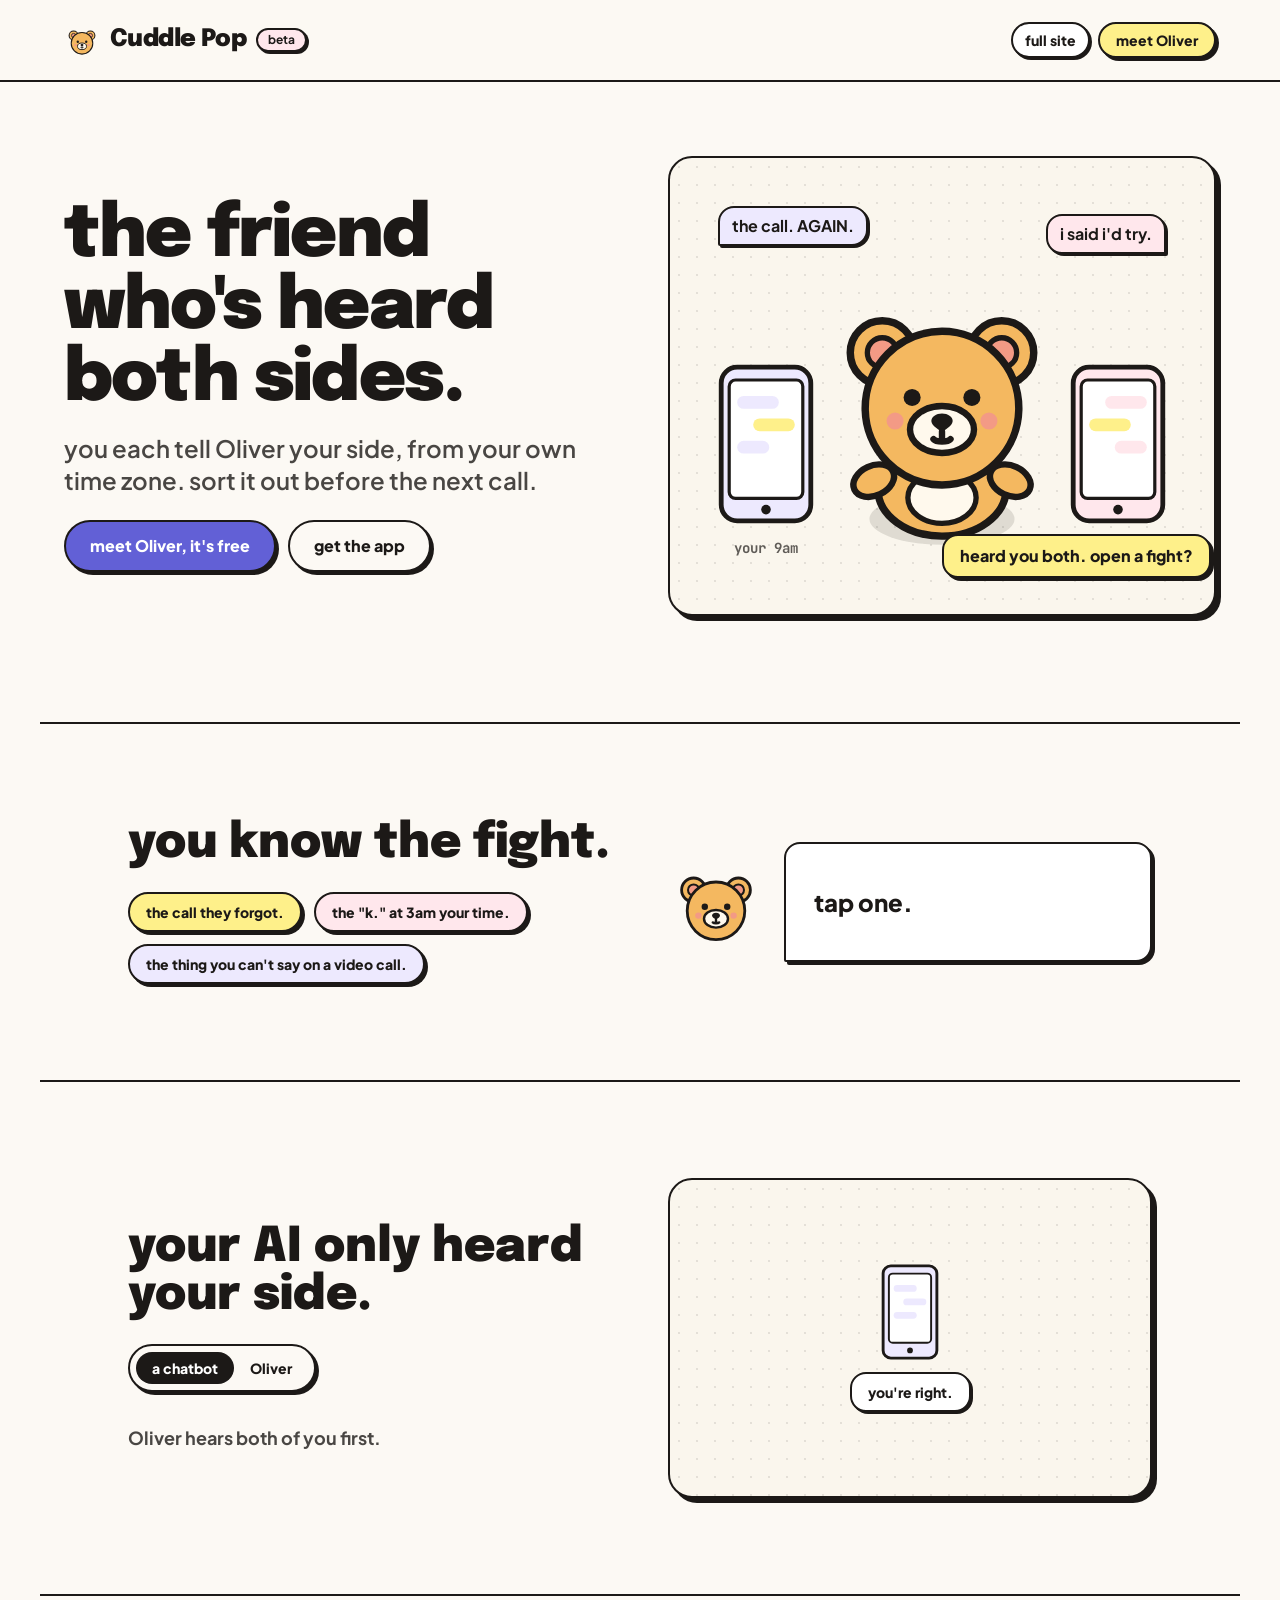
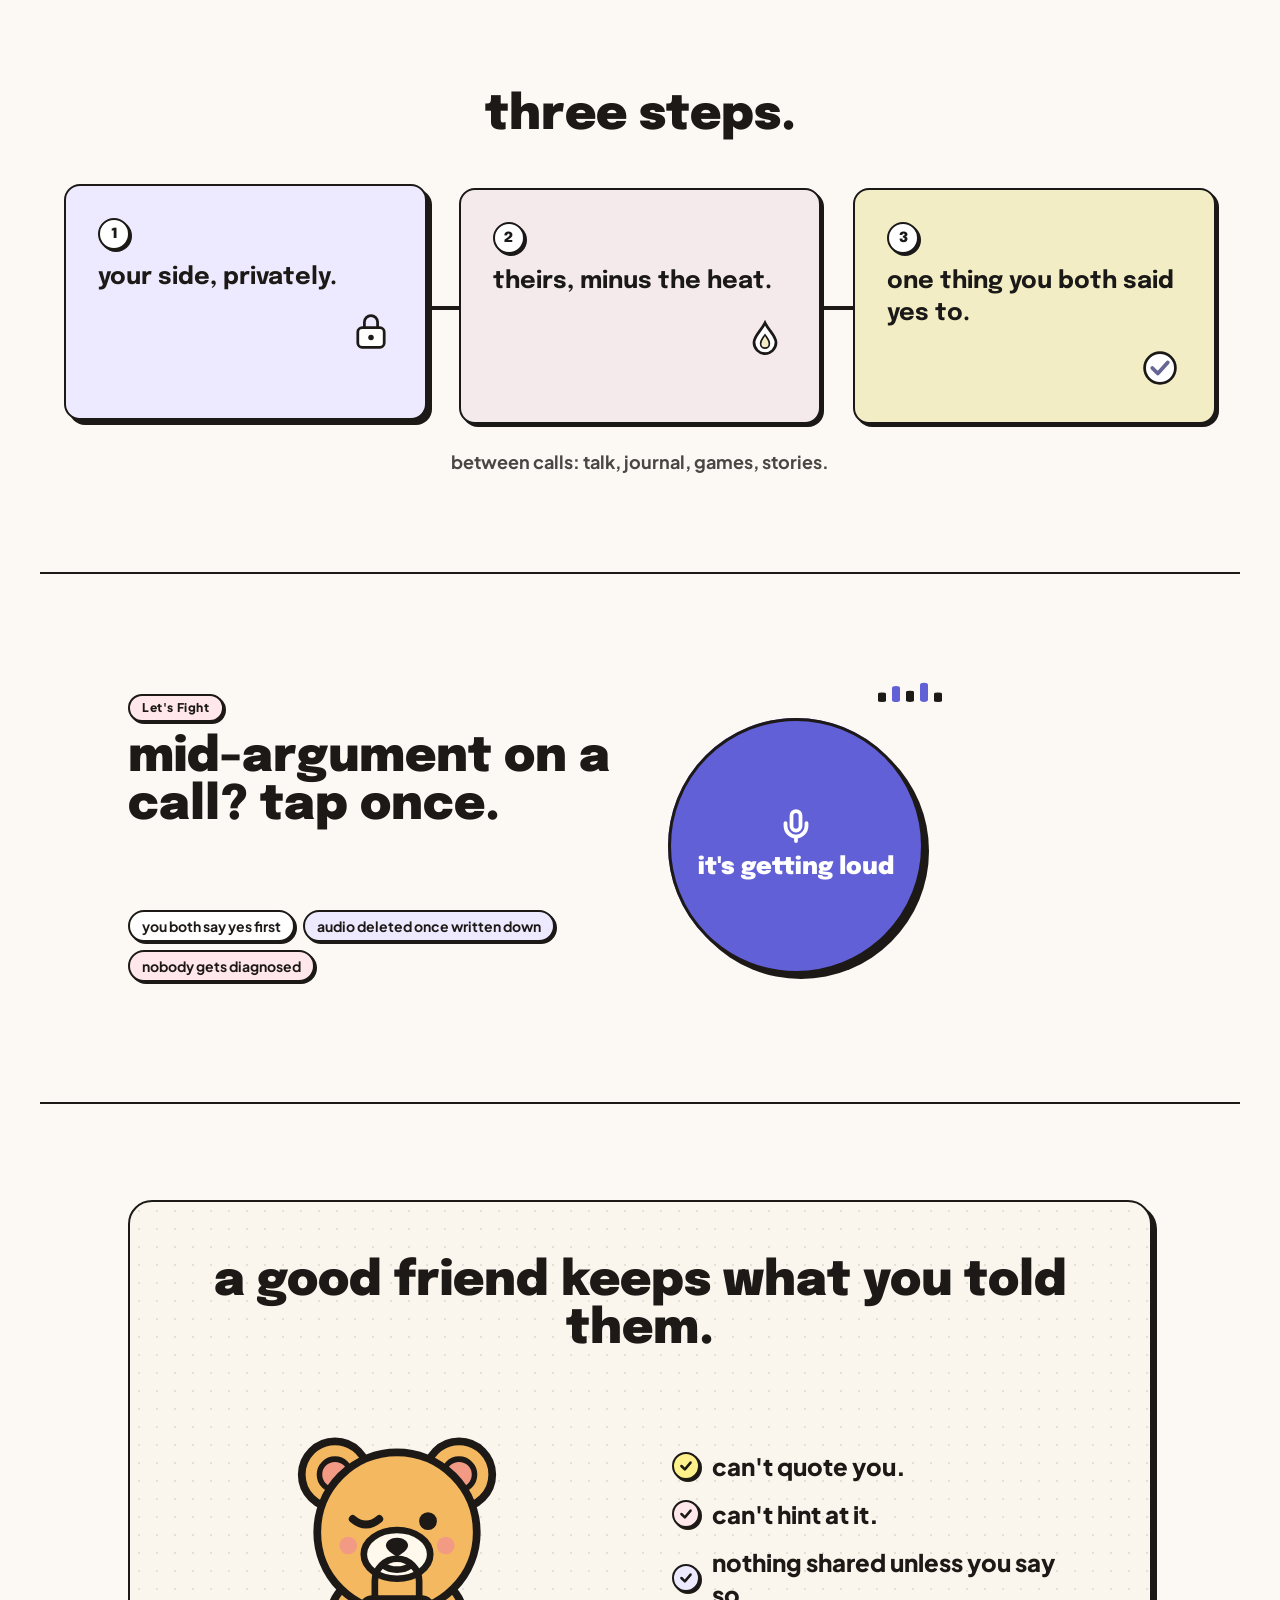
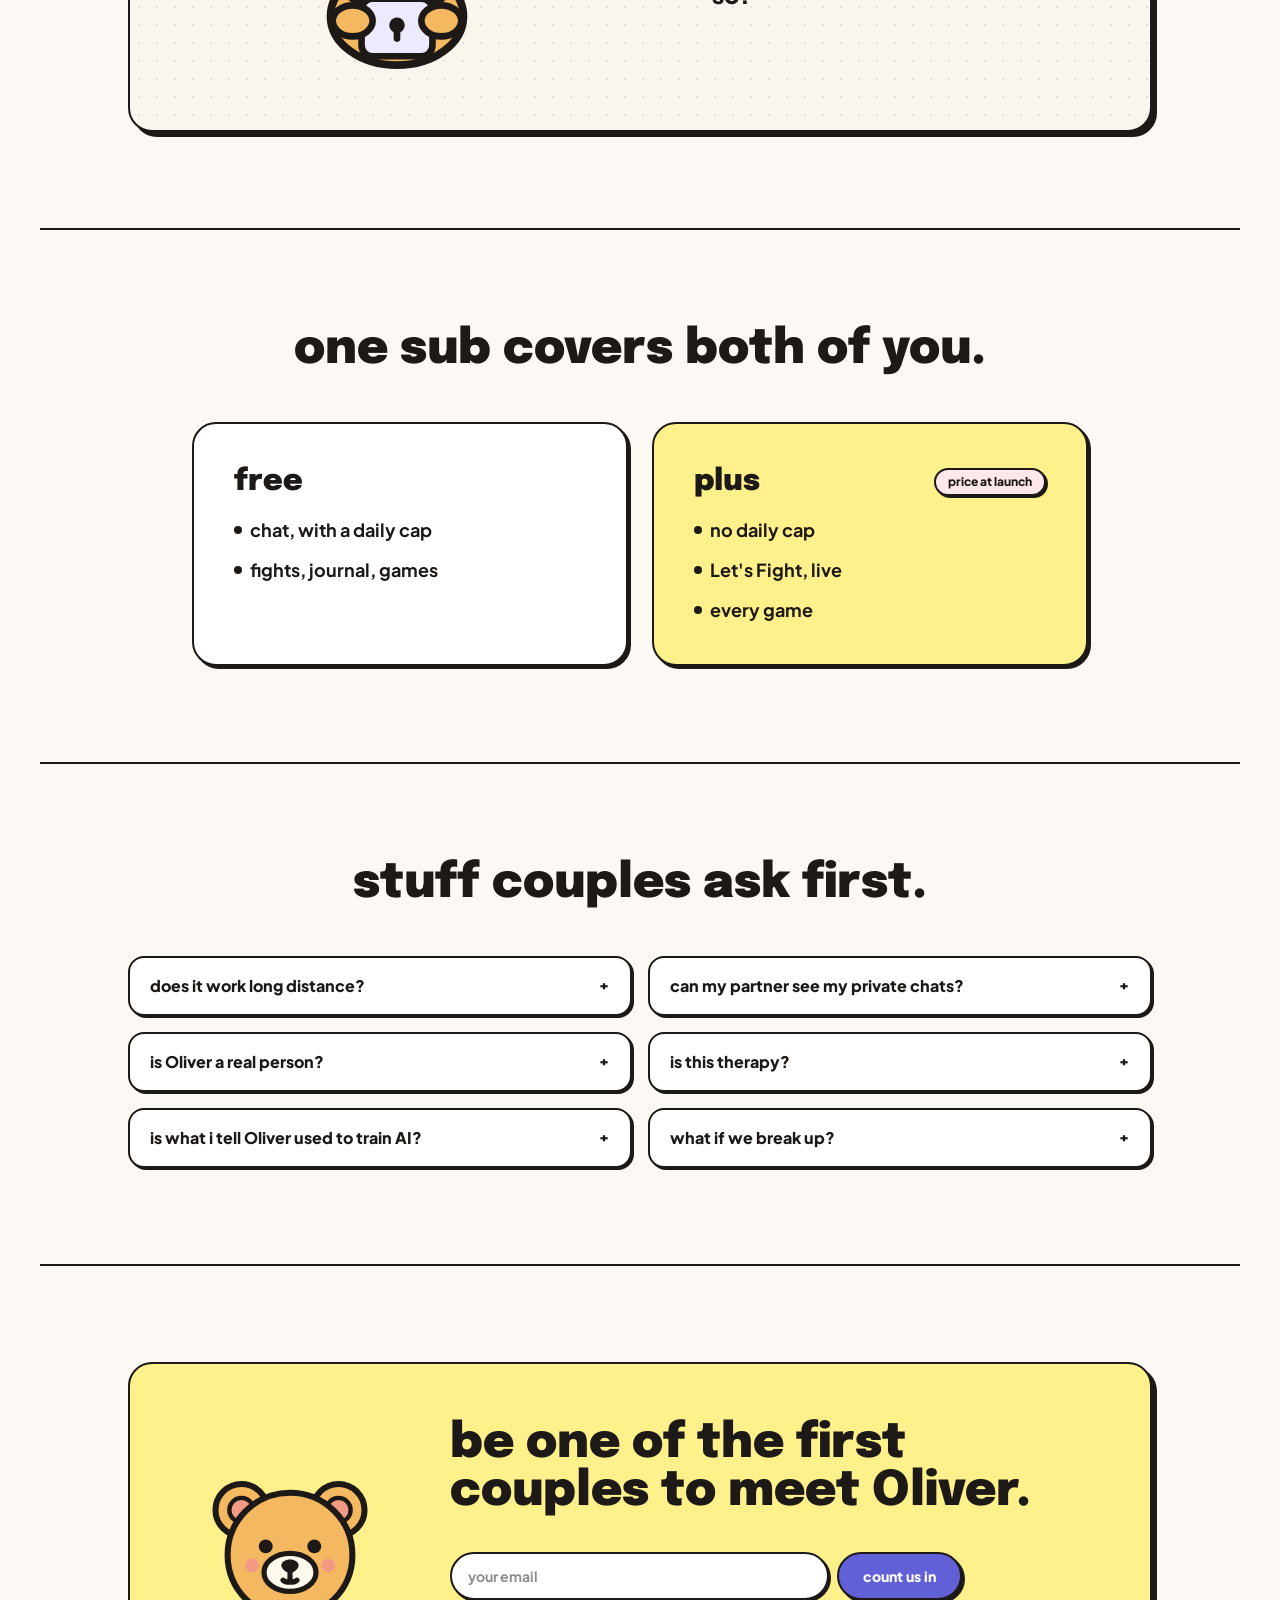
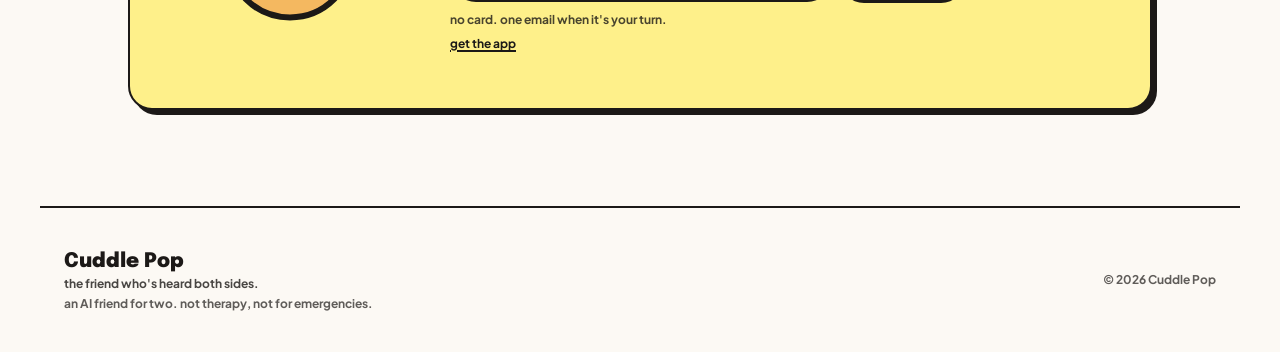
==== commit 3ecb277f: "Update site" ====
--- a/adhd/index.html
+++ b/adhd/index.html
@@ -7,6 +7,7 @@
   <link rel="canonical" href="https://cuddlepop.com/adhd/">
   <meta name="viewport" content="width=device-width, initial-scale=1, viewport-fit=cover">
   <meta name="theme-color" content="#FCF9F4">
+  <meta name="api-base" content="https://api.cuddlepop.com/v1">
 
   <meta property="og:type" content="website">
   <meta property="og:site_name" content="Cuddle Pop">
@@ -521,6 +522,7 @@
             <input type="email" id="waitlist-email" aria-label="your email" required placeholder="your email" autocomplete="email" class="w-full min-w-0 px-4 py-3 bg-white border-2 border-ink rounded-full text-sm font-bold placeholder:text-ink/50 focus:outline-none focus:ring-2 focus:ring-violet shadow-pop-sm">
             <button type="submit" id="waitlist-submit" class="pop-btn px-6 py-3 bg-violet text-white font-extrabold text-sm border-2 border-ink rounded-full shadow-pop whitespace-nowrap"><span>count us in</span></button>
           </div>
+          <p id="waitlist-error" class="hidden text-xs font-bold text-red-700" role="alert"></p>
           <div id="waitlist-success" class="hidden text-sm font-bold bg-white border-2 border-ink rounded-full py-2 px-4">you're in. now send this to your person.</div>
           <div id="share-wrap" class="hidden justify-center md:justify-start">
             <button type="button" id="share-btn" onclick="shareInvite()" class="pop-btn px-6 py-3 bg-violet text-white font-extrabold text-sm border-2 border-ink rounded-full shadow-pop"><span id="share-label">send to your person</span></button>
@@ -713,23 +715,54 @@
       if (location) window.track && track('cta_click', { location: location });
       goToWaitlist();
     }
+    function waitlistBase() {
+      var m = document.querySelector('meta[name="api-base"]');
+      var base = (m && m.getAttribute('content')) || '';
+      return (base || (window.location.origin + '/v1')).replace(/\/$/, '');
+    }
+    function setWaitlistError(msg) {
+      var el = document.getElementById('waitlist-error');
+      if (!el) return;
+      el.textContent = msg || '';
+      el.classList.toggle('hidden', !msg);
+    }
     function handleWaitlist(e) {
       e.preventDefault();
-      const input = document.getElementById('waitlist-email');
-      const submitBtn = document.getElementById('waitlist-submit');
-      const successMsg = document.getElementById('waitlist-success');
+      var input = document.getElementById('waitlist-email');
+      var submitBtn = document.getElementById('waitlist-submit');
+      var successMsg = document.getElementById('waitlist-success');
+      var refInput = document.getElementById('waitlist-ref');
       if (!input || !input.value) return;
       window.track && track('cta_click', { location: 'footer' });
+      setWaitlistError('');
       submitBtn.disabled = true;
+      var label = submitBtn.innerHTML;
       submitBtn.innerHTML = '<span>one sec...</span>';
-      setTimeout(() => {
-        submitBtn.classList.add('hidden');
-        input.disabled = true;
-        successMsg.classList.remove('hidden');
-        const refInput = document.getElementById('waitlist-ref');
-        window.track && track('waitlist_signup', { ref: refInput ? refInput.value : '' });
-        showShare();
-      }, 600);
+      var body = { email: input.value.trim(), ref: refInput && refInput.value ? refInput.value : null, source: 'adhd' };
+      var done = function (ok, msg) {
+        if (ok) {
+          submitBtn.classList.add('hidden');
+          input.disabled = true;
+          successMsg.classList.remove('hidden');
+          window.track && track('waitlist_signup', { ref: body.ref || '' });
+          showShare();
+        } else {
+          submitBtn.disabled = false;
+          submitBtn.innerHTML = label;
+          setWaitlistError(msg);
+        }
+      };
+      fetch(waitlistBase() + '/waitlist', {
+        method: 'POST',
+        headers: { 'Content-Type': 'application/json' },
+        body: JSON.stringify(body)
+      }).then(function (r) {
+        if (r.status === 202 || r.status === 200) return done(true);
+        if (r.status === 422) return done(false, "that email doesn't look right.");
+        if (r.status === 429) return done(false, 'too many tries from here. give it an hour.');
+        if (r.status === 404) return done(false, "the list isn't open yet. check back soon.");
+        return done(false, "couldn't reach us. try again in a bit.");
+      }).catch(function () { done(false, "couldn't reach us. try again in a bit."); });
     }
     (function fillRef() {
       try {
